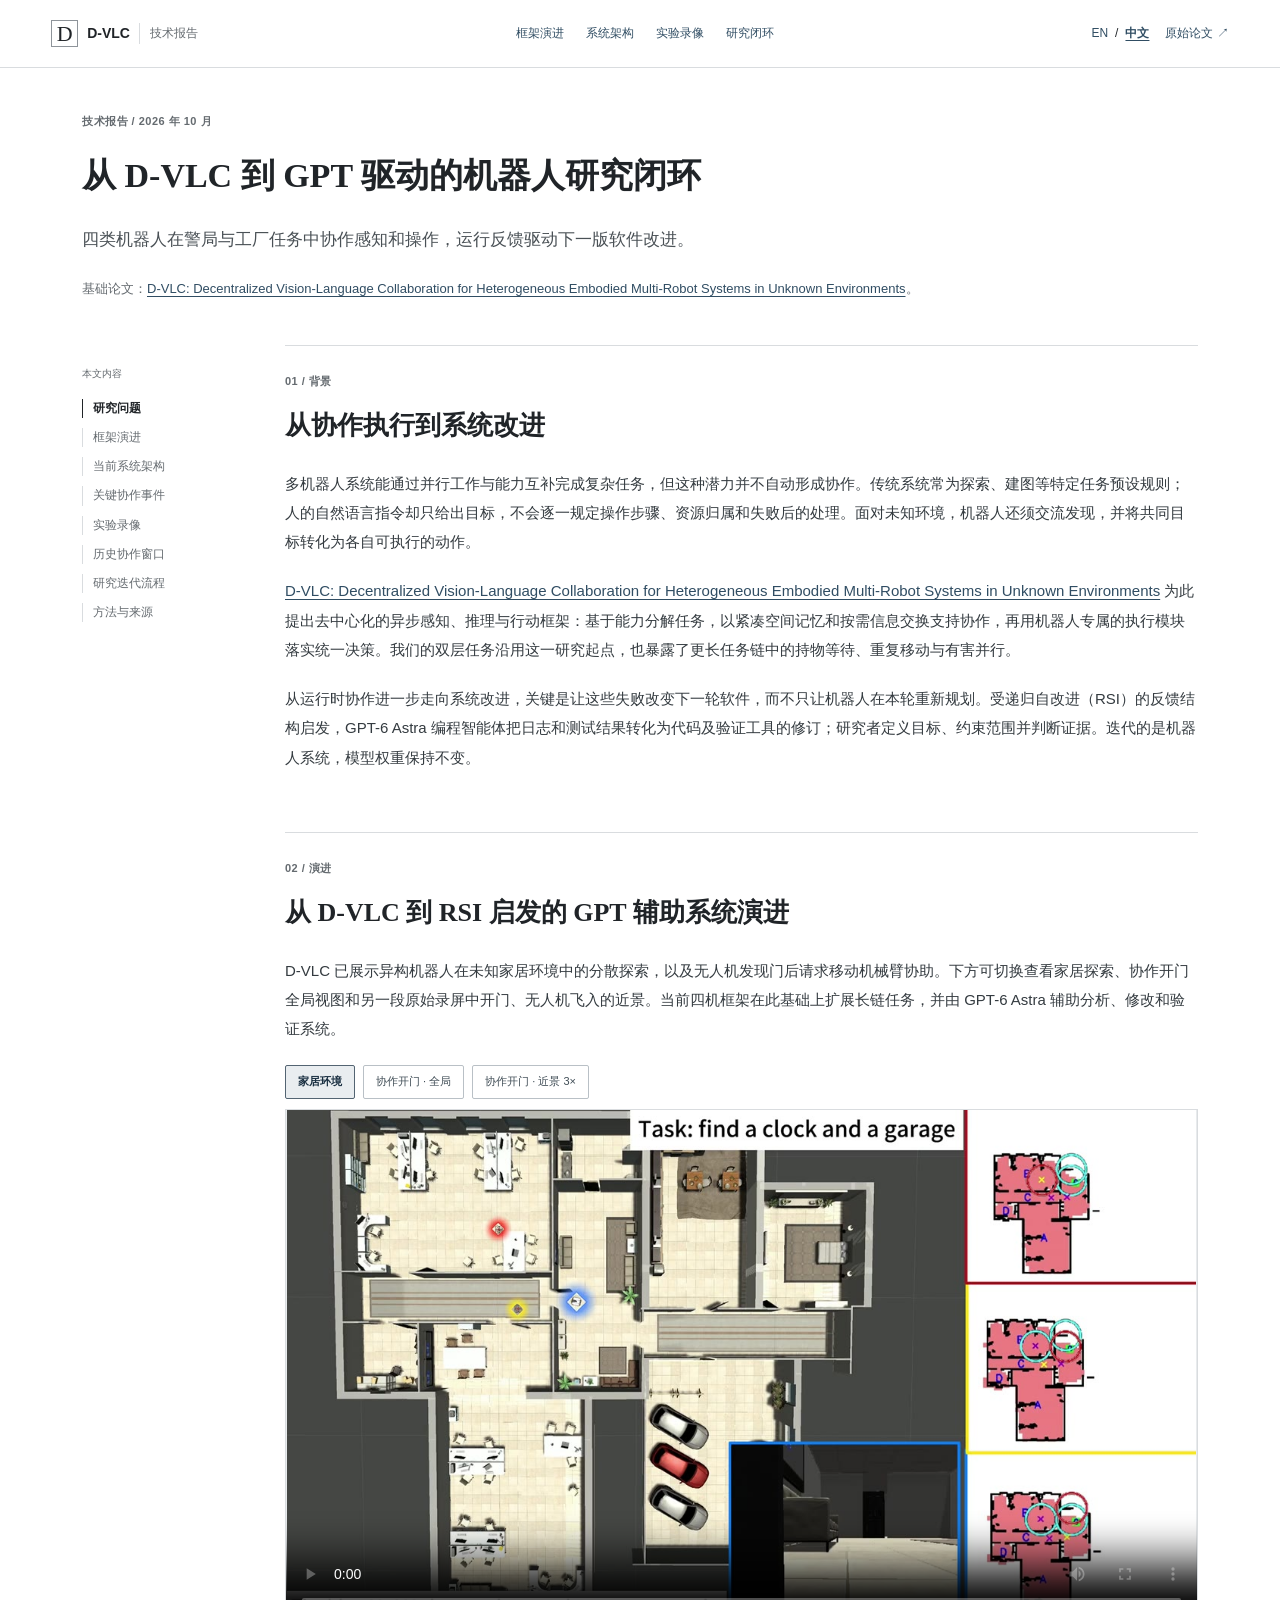
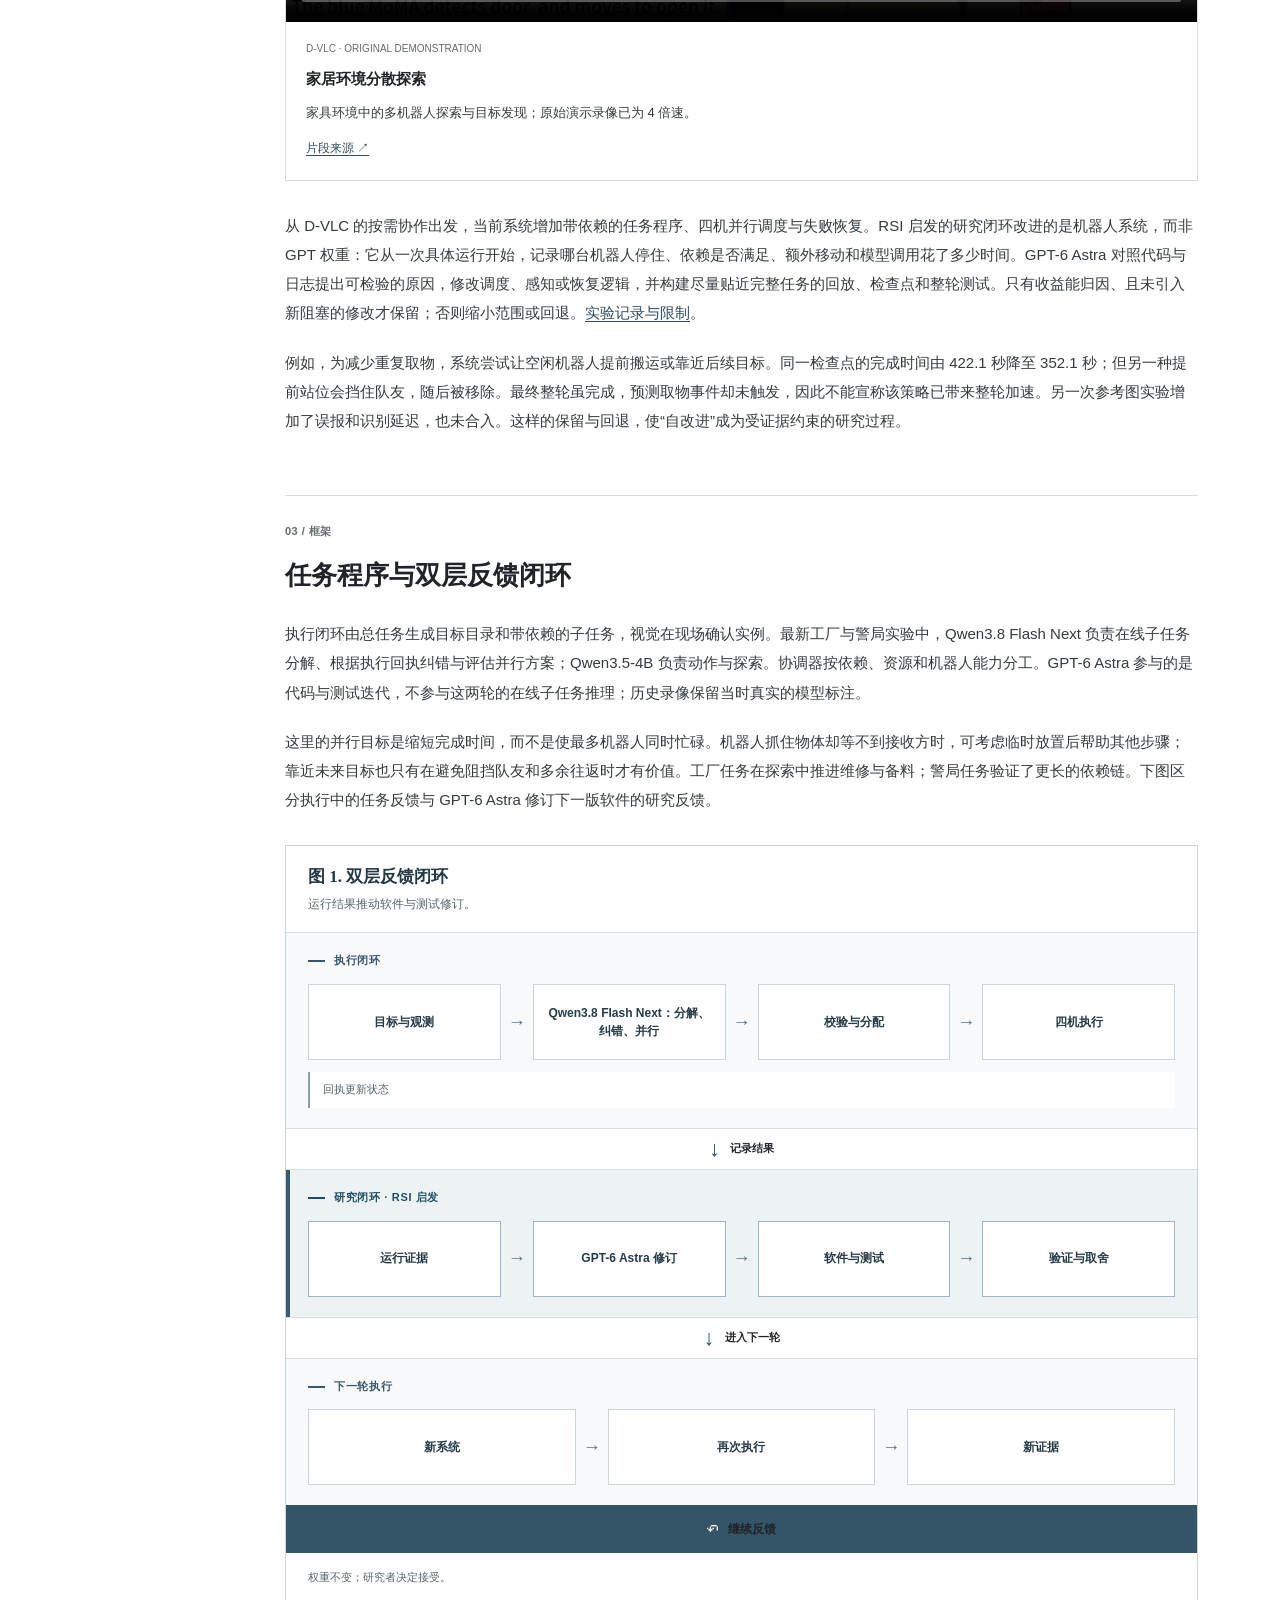
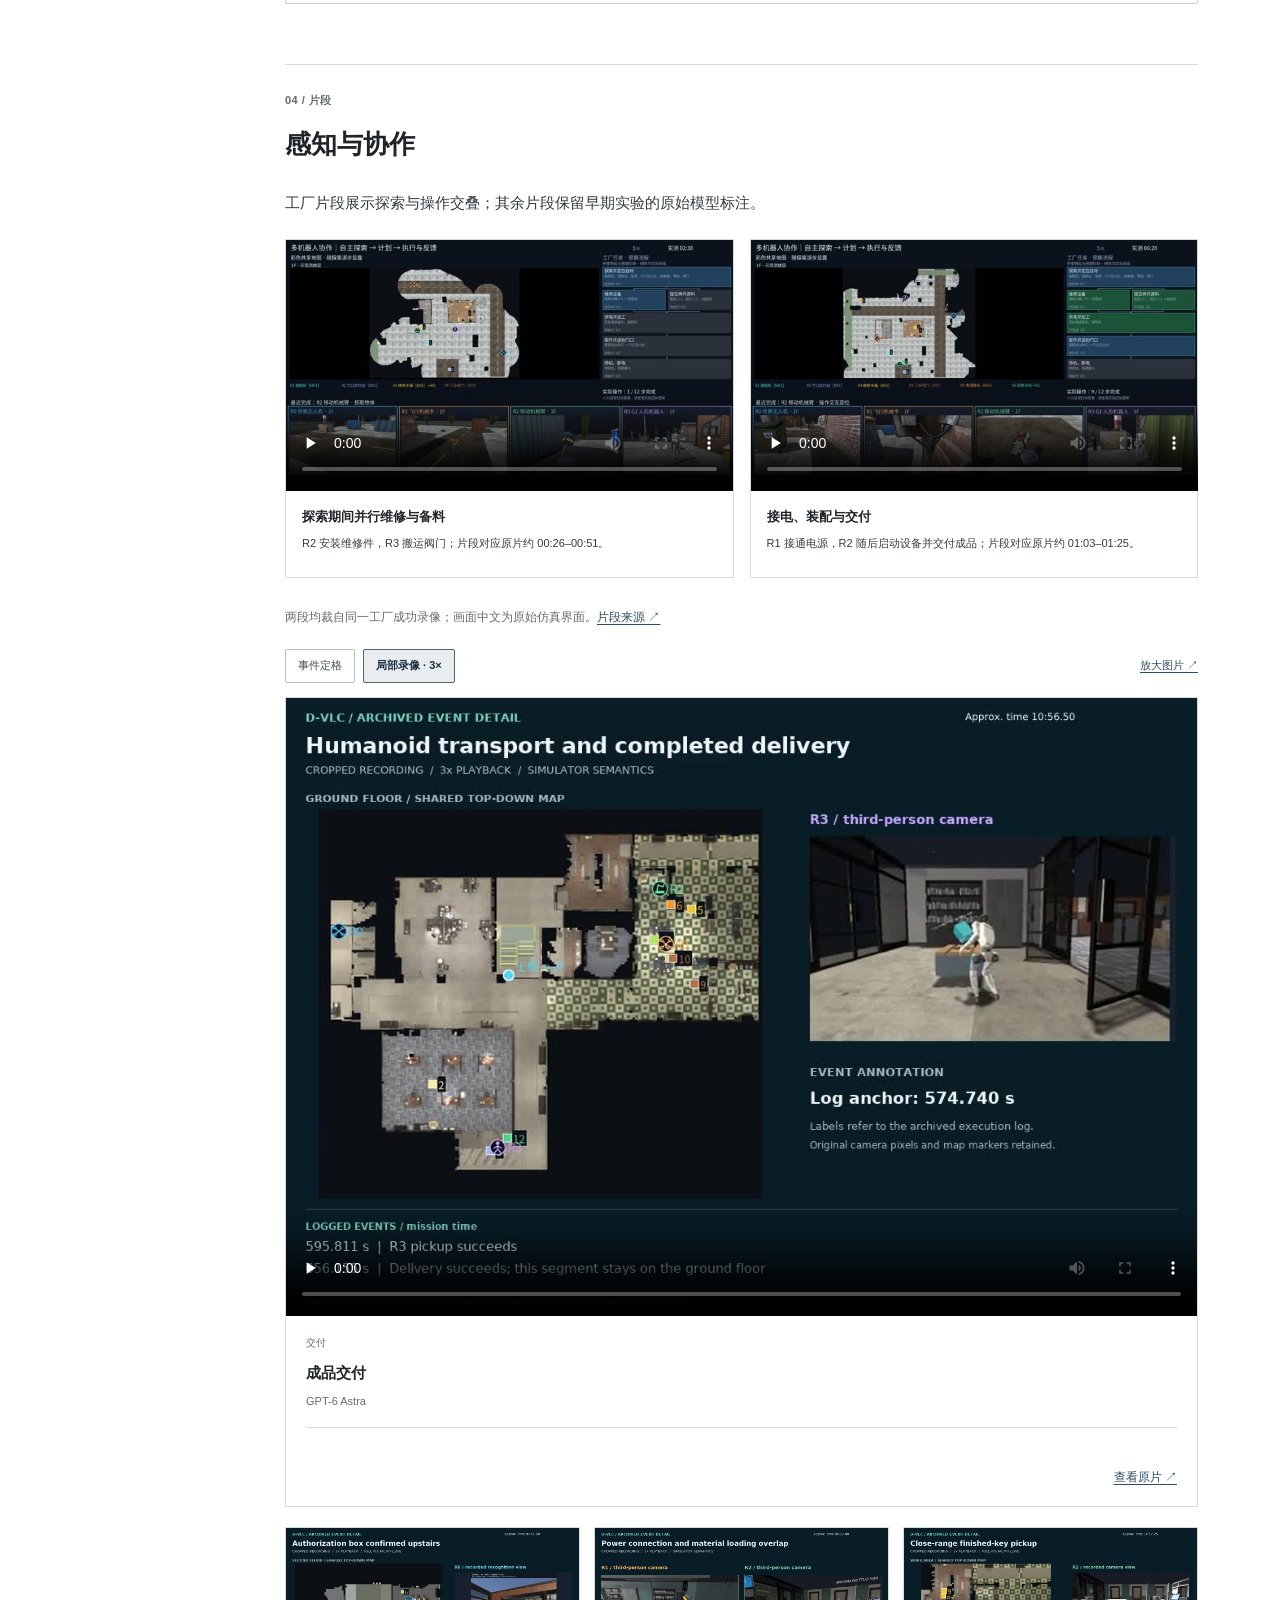
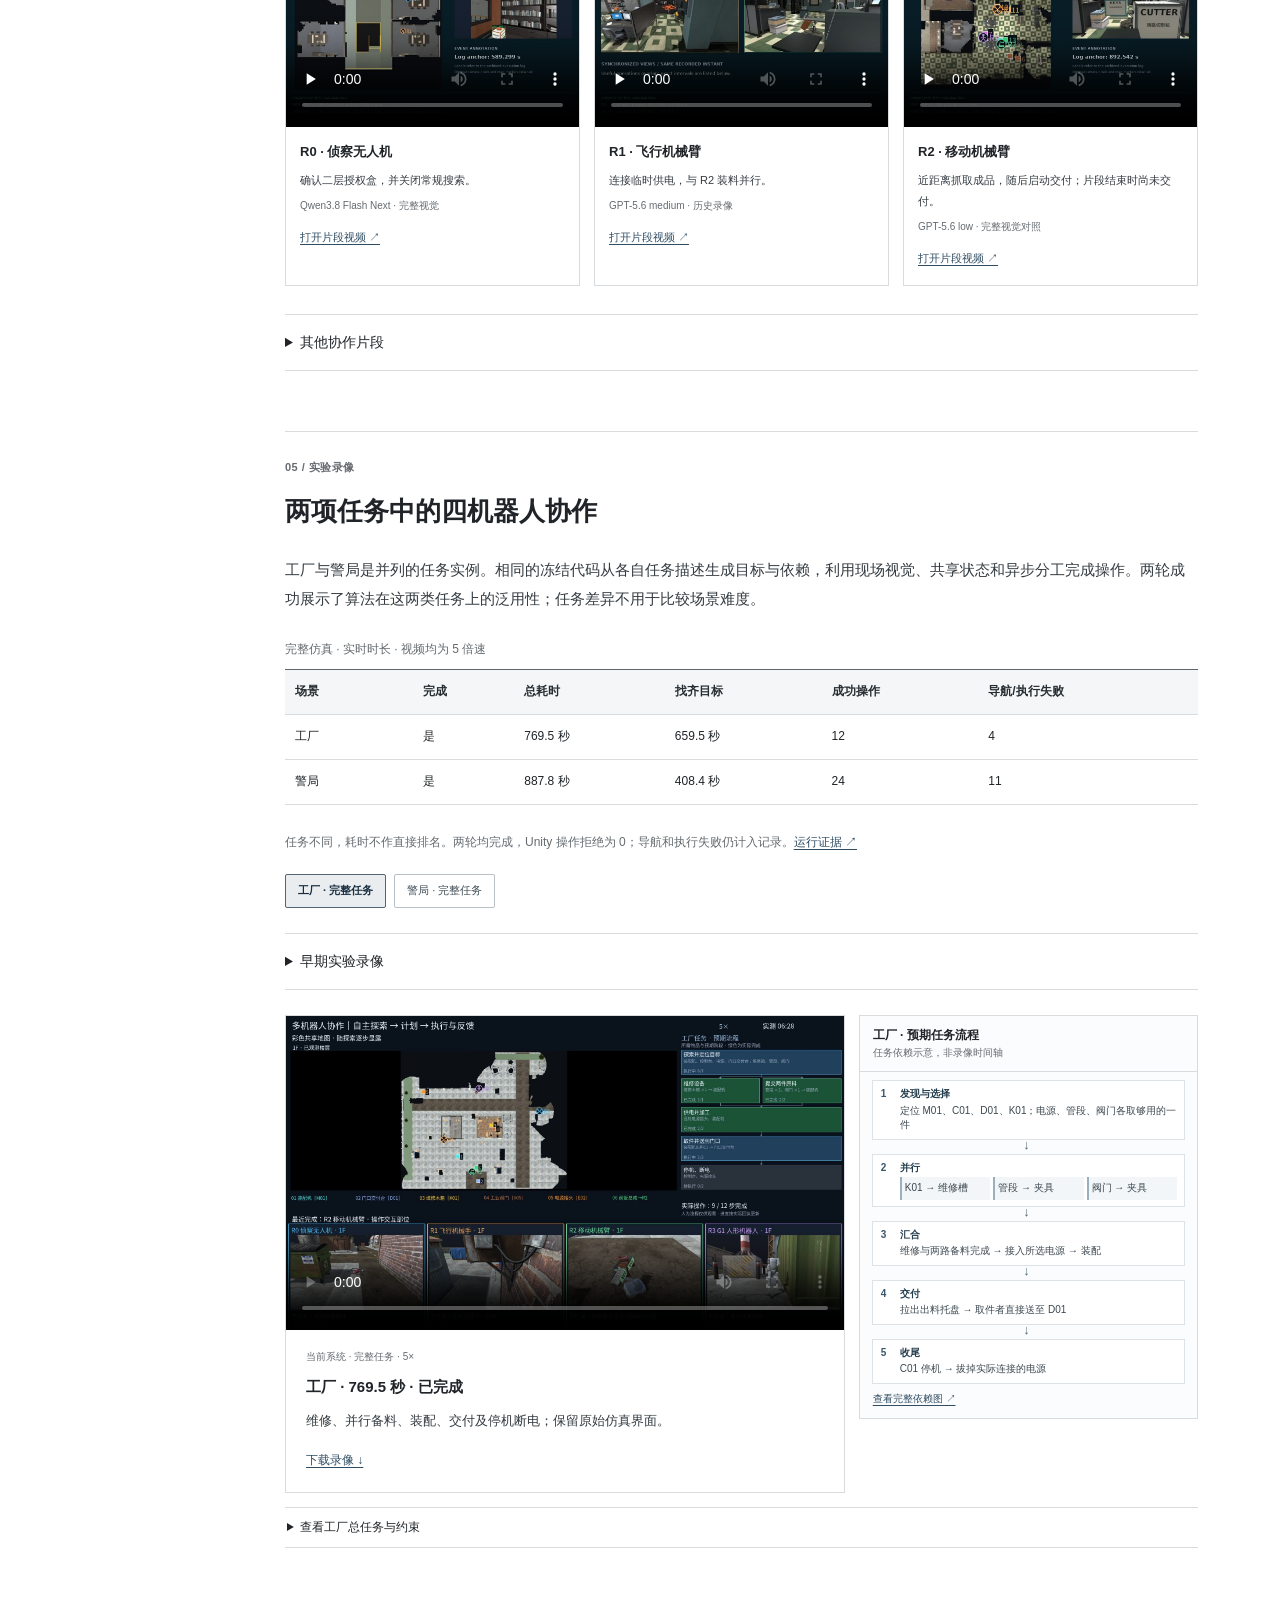
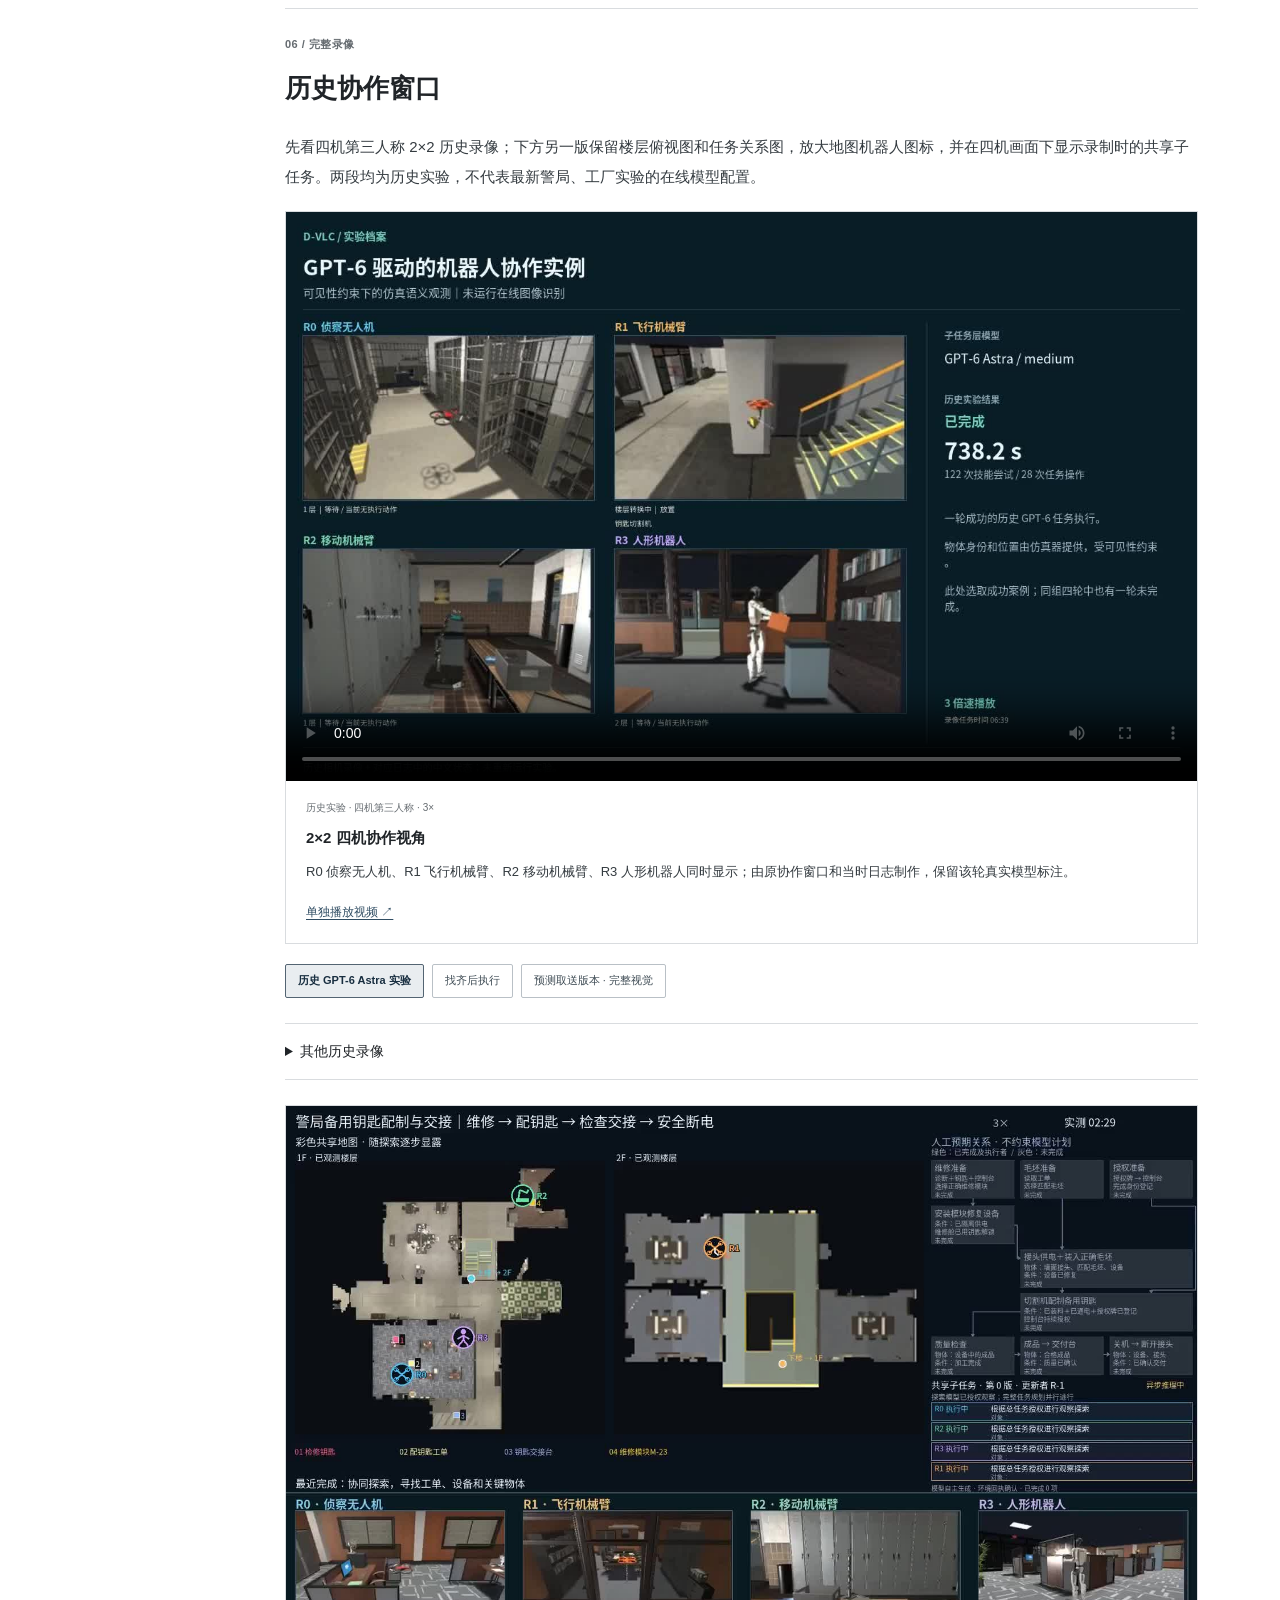
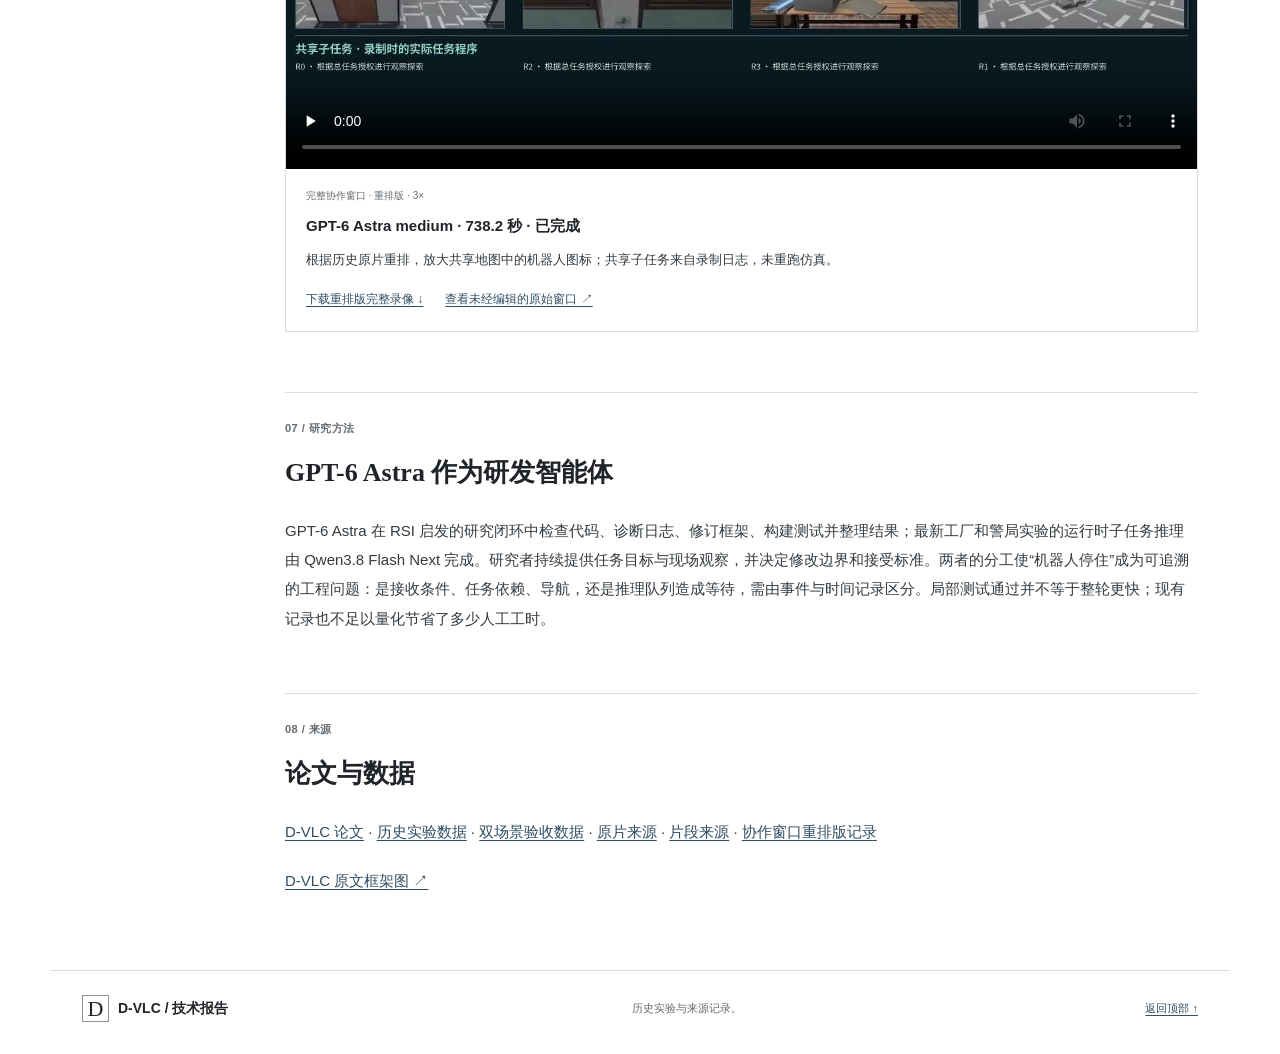
==== zh.html @ 941fb925 "Clarify runtime model roles and restore four-camera film" ====
<!DOCTYPE html>

<html lang="zh-CN">
<head>
<meta charset="utf-8"/><meta content="width=device-width,initial-scale=1" name="viewport"/>
<title>D-VLC：框架扩展与 GPT 驱动的研究迭代</title>
<meta content="从早期 D-VLC 框架到 GPT 辅助研究迭代：四类机器人跨警局与工厂场景协作的成功录像与可核查数据。" name="description"/>
<meta content="#123d3b" name="theme-color"/><link href="assets/favicon.svg" rel="icon" type="image/svg+xml"/><link href="style.css?v=10" rel="stylesheet"/>
<link href="index.html" hreflang="en" rel="alternate"/><link href="zh.html" hreflang="zh-CN" rel="alternate"/></head>
<body>
<header class="masthead"><a class="brand" href="#top"><span class="brand-icon">D</span> D-VLC <span class="brand-sub">技术报告</span></a><nav aria-label="主导航"><a href="#evolution">框架演进</a><a href="#framework">系统架构</a><a href="#demos">实验录像</a><a href="#research">研究闭环</a></nav><div class="header-links"><div aria-label="Language / 语言" class="language-switch"><a href="index.html" lang="en">EN</a><span>/</span><a aria-current="page" href="zh.html" lang="zh-CN">中文</a></div><a class="paper-link" href="https://arxiv.org/abs/2607.29009" rel="noreferrer" target="_blank">原始论文 ↗</a></div></header>
<main id="top">
<section class="hero wrap">
<div class="eyebrow"><span class="dot"></span> 技术报告 / 2026 年 10 月</div>
<h1>从 D-VLC 到 GPT 驱动的机器人研究闭环</h1>
<div class="hero-bottom"><p class="dek">四类机器人在警局与工厂任务中协作感知和操作，运行反馈驱动下一版软件改进。</p></div><p class="foundation-citation">基础论文：<a href="https://arxiv.org/abs/2607.29009">D-VLC: Decentralized Vision-Language Collaboration for Heterogeneous Embodied Multi-Robot Systems in Unknown Environments</a>。</p>
</section>
<div class="article-layout wrap"><aside class="contents"><span>本文内容</span><a href="#question">研究问题</a><a href="#evolution">框架演进</a><a href="#framework">当前系统架构</a><a href="#highlights">关键协作事件</a><a href="#demos">实验录像</a><a href="#archive">历史协作窗口</a><a href="#research">研究迭代流程</a><a href="#sources">方法与来源</a></aside>
<article>
<section class="prose" id="question"><div class="section-number">01 / 背景</div><h2>从协作执行到系统改进</h2><p>多机器人系统能通过并行工作与能力互补完成复杂任务，但这种潜力并不自动形成协作。传统系统常为探索、建图等特定任务预设规则；人的自然语言指令却只给出目标，不会逐一规定操作步骤、资源归属和失败后的处理。面对未知环境，机器人还须交流发现，并将共同目标转化为各自可执行的动作。</p><p><a href="https://arxiv.org/abs/2607.29009">D-VLC: Decentralized Vision-Language Collaboration for Heterogeneous Embodied Multi-Robot Systems in Unknown Environments</a> 为此提出去中心化的异步感知、推理与行动框架：基于能力分解任务，以紧凑空间记忆和按需信息交换支持协作，再用机器人专属的执行模块落实统一决策。我们的双层任务沿用这一研究起点，也暴露了更长任务链中的持物等待、重复移动与有害并行。</p><p>从运行时协作进一步走向系统改进，关键是让这些失败改变下一轮软件，而不只让机器人在本轮重新规划。受递归自改进（RSI）的反馈结构启发，GPT-6 Astra 编程智能体把日志和测试结果转化为代码及验证工具的修订；研究者定义目标、约束范围并判断证据。迭代的是机器人系统，模型权重保持不变。</p></section>
<section id="evolution"><div class="section-number">02 / 演进</div><h2>从 D-VLC 到 RSI 启发的 GPT 辅助系统演进</h2><p>D-VLC 已展示异构机器人在未知家居环境中的分散探索，以及无人机发现门后请求移动机械臂协助。下方可切换查看家居探索、协作开门全局视图和另一段原始录屏中开门、无人机飞入的近景。当前四机框架在此基础上扩展长链任务，并由 GPT-6 Astra 辅助分析、修改和验证系统。</p><div class="origin-gallery"><div class="demo-tabs origin-tabs" role="group" aria-label="D-VLC 原始演示片段"><button aria-pressed="true" class="active" data-origin="home" type="button">家居环境</button><button aria-pressed="false" class="" data-origin="door-team" type="button">协作开门 · 全局</button><button aria-pressed="false" class="" data-origin="door-closeup" type="button">协作开门 · 近景 3×</button></div><figure class="video-figure origin-feature"><video id="origin-video" aria-label="家居环境分散探索" controls playsinline preload="metadata" poster="assets/dvlc/home-exploration-poster.jpg" src="assets/dvlc/home-exploration-4x.mp4"></video><figcaption><span class="experiment-tag">D-VLC · ORIGINAL DEMONSTRATION</span><strong id="origin-title">家居环境分散探索</strong><p id="origin-description">家具环境中的多机器人探索与目标发现；原始演示录像已为 4 倍速。</p><a href="assets/dvlc/provenance.json">片段来源 ↗</a></figcaption></figure></div><p>从 D-VLC 的按需协作出发，当前系统增加带依赖的任务程序、四机并行调度与失败恢复。RSI 启发的研究闭环改进的是机器人系统，而非 GPT 权重：它从一次具体运行开始，记录哪台机器人停住、依赖是否满足、额外移动和模型调用花了多少时间。GPT-6 Astra 对照代码与日志提出可检验的原因，修改调度、感知或恢复逻辑，并构建尽量贴近完整任务的回放、检查点和整轮测试。只有收益能归因、且未引入新阻塞的修改才保留；否则缩小范围或回退。<a href="assets/evidence.json">实验记录与限制</a>。</p><p>例如，为减少重复取物，系统尝试让空闲机器人提前搬运或靠近后续目标。同一检查点的完成时间由 422.1 秒降至 352.1 秒；但另一种提前站位会挡住队友，随后被移除。最终整轮虽完成，预测取物事件却未触发，因此不能宣称该策略已带来整轮加速。另一次参考图实验增加了误报和识别延迟，也未合入。这样的保留与回退，使“自改进”成为受证据约束的研究过程。</p></section>
<section id="framework"><div class="section-number">03 / 框架</div><h2>任务程序与双层反馈闭环</h2><p>执行闭环由总任务生成目标目录和带依赖的子任务，视觉在现场确认实例。最新工厂与警局实验中，Qwen3.8 Flash Next 负责在线子任务分解、根据执行回执纠错与评估并行方案；Qwen3.5-4B 负责动作与探索。协调器按依赖、资源和机器人能力分工。GPT-6 Astra 参与的是代码与测试迭代，不参与这两轮的在线子任务推理；历史录像保留当时真实的模型标注。</p><p>这里的并行目标是缩短完成时间，而不是使最多机器人同时忙碌。机器人抓住物体却等不到接收方时，可考虑临时放置后帮助其他步骤；靠近未来目标也只有在避免阻挡队友和多余往返时才有价值。工厂任务在探索中推进维修与备料；警局任务验证了更长的依赖链。下图区分执行中的任务反馈与 GPT-6 Astra 修订下一版软件的研究反馈。</p><figure aria-labelledby="system-cycle-title" class="system-cycle">
<figcaption id="system-cycle-title"><strong>图 1. 双层反馈闭环</strong><span>运行结果推动软件与测试修订。</span></figcaption>
<div class="cycle-stage cycle-execution"><div class="cycle-label">执行闭环</div><div class="cycle-steps"><div class="cycle-step">目标与观测</div><span aria-hidden="true" class="cycle-arrow">→</span><div class="cycle-step">Qwen3.8 Flash Next：分解、纠错、并行</div><span aria-hidden="true" class="cycle-arrow">→</span><div class="cycle-step">校验与分配</div><span aria-hidden="true" class="cycle-arrow">→</span><div class="cycle-step">四机执行</div></div><div class="cycle-return">回执更新状态</div></div>
<div class="cycle-transfer"><span aria-hidden="true">↓</span><strong>记录结果</strong></div>
<div class="cycle-stage cycle-research"><div class="cycle-label">研究闭环 · RSI 启发</div><div class="cycle-steps"><div class="cycle-step">运行证据</div><span aria-hidden="true" class="cycle-arrow">→</span><div class="cycle-step">GPT-6 Astra 修订</div><span aria-hidden="true" class="cycle-arrow">→</span><div class="cycle-step">软件与测试</div><span aria-hidden="true" class="cycle-arrow">→</span><div class="cycle-step">验证与取舍</div></div></div>
<div class="cycle-transfer"><span aria-hidden="true">↓</span><strong>进入下一轮</strong></div>
<div class="cycle-stage cycle-next"><div class="cycle-label">下一轮执行</div><div class="cycle-steps"><div class="cycle-step">新系统</div><span aria-hidden="true" class="cycle-arrow">→</span><div class="cycle-step">再次执行</div><span aria-hidden="true" class="cycle-arrow">→</span><div class="cycle-step">新证据</div></div></div>
<div class="cycle-recurrence"><span aria-hidden="true">↶</span><strong>继续反馈</strong></div>
<p class="figure-note">权重不变；研究者决定接受。</p>
</figure></section>
<section id="highlights"><div class="section-number">04 / 片段</div><h2>感知与协作</h2><p>工厂片段展示探索与操作交叠；其余片段保留早期实验的原始模型标注。</p><div class="scene-clips"><figure class="video-figure"><video controls playsinline preload="none" poster="assets/scenes/factory-32.jpg" src="assets/scenes/factory-repair-and-staging.mp4" aria-label="工厂维修与备料片段"></video><figcaption><strong>探索期间并行维修与备料</strong><p>R2 安装维修件，R3 搬运阀门；片段对应原片约 00:26–00:51。</p></figcaption></figure><figure class="video-figure"><video controls playsinline preload="none" poster="assets/scenes/factory-78.jpg" src="assets/scenes/factory-power-and-delivery.mp4" aria-label="工厂接电加工与交付片段"></video><figcaption><strong>接电、装配与交付</strong><p>R1 接通电源，R2 随后启动设备并交付成品；片段对应原片约 01:03–01:25。</p></figcaption></figure></div><p class="figure-note">两段均裁自同一工厂成功录像；画面中文为原始仿真界面。<a href="assets/scenes/evidence.json">片段来源 ↗</a></p><div aria-label="局部画面显示方式" class="focus-controls" role="group"><button aria-pressed="false" data-focus-mode="still" type="button">事件定格</button><button aria-pressed="true" class="selected" data-focus-mode="video" type="button">局部录像 · 3×</button><a href="assets/focus/humanoid-delivery.jpg" id="highlight-fullsize" target="_blank">放大图片 ↗</a></div><figure class="video-figure highlight-feature"><img alt="R3 第三人称视角与一层俯视图" height="760" hidden id="highlight-still" src="assets/focus/humanoid-delivery.jpg" width="1120"/><video aria-label="当前精彩片段" controls="" id="highlight-video" playsinline="" poster="assets/focus/humanoid-delivery.jpg" preload="none" src="assets/focus/humanoid-delivery.mp4"></video><figcaption aria-live="polite"><span class="experiment-tag" id="highlight-tag">交付</span><strong id="highlight-title">成品交付</strong><span class="clip-source" id="highlight-run">GPT-6 Astra</span><p id="highlight-description"></p><p class="view-label" id="highlight-view"></p><ol class="event-ledger" id="highlight-events"></ol><div class="clip-meta"><span id="highlight-time"></span><a data-context="humanoid-delivery" href="#archive" id="highlight-context">查看原片 ↗</a></div></figcaption></figure><div class="robot-video-grid" aria-label="其他三种机器人片段"><figure class="video-figure robot-clip"><video aria-label="R0 · 侦察无人机 · 确认二层授权盒，并关闭常规搜索。" controls playsinline preload="none" poster="assets/focus/recognition-authorization.jpg" src="assets/focus/recognition-authorization.mp4"></video><figcaption><strong>R0 · 侦察无人机</strong><p>确认二层授权盒，并关闭常规搜索。</p><span class="clip-source">Qwen3.8 Flash Next · 完整视觉</span><a href="assets/focus/recognition-authorization.mp4" target="_blank" rel="noopener">打开片段视频 ↗</a></figcaption></figure><figure class="video-figure robot-clip"><video aria-label="R1 · 飞行机械臂 · 连接临时供电，与 R2 装料并行。" controls playsinline preload="none" poster="assets/focus/power-and-loading.jpg" src="assets/focus/power-and-loading.mp4"></video><figcaption><strong>R1 · 飞行机械臂</strong><p>连接临时供电，与 R2 装料并行。</p><span class="clip-source">GPT-5.6 medium · 历史录像</span><a href="assets/focus/power-and-loading.mp4" target="_blank" rel="noopener">打开片段视频 ↗</a></figcaption></figure><figure class="video-figure robot-clip"><video aria-label="R2 · 移动机械臂 · 近距离抓取成品，随后启动交付；片段结束时尚未交付。" controls playsinline preload="none" poster="assets/focus/close-pickup.jpg" src="assets/focus/close-pickup.mp4"></video><figcaption><strong>R2 · 移动机械臂</strong><p>近距离抓取成品，随后启动交付；片段结束时尚未交付。</p><span class="clip-source">GPT-5.6 low · 完整视觉对照</span><a href="assets/focus/close-pickup.mp4" target="_blank" rel="noopener">打开片段视频 ↗</a></figcaption></figure></div><details><summary>其他协作片段</summary><div class="highlight-grid"><button aria-pressed="false" class="highlight-card" data-highlight="parallel-repair"><img alt="R1 与 R3 的同步第三人称视角" loading="lazy" src="assets/focus/parallel-repair.jpg"/><strong>维修并行</strong></button><button aria-pressed="false" class="highlight-card" data-highlight="power-and-loading"><img alt="R1 与 R2 的同步第三人称视角" loading="lazy" src="assets/focus/power-and-loading.jpg"/><strong>加工准备</strong></button><button aria-pressed="false" class="highlight-card" data-highlight="close-pickup"><img alt="R2 记录相机与工作区俯视图" loading="lazy" src="assets/focus/close-pickup.jpg"/><strong>近距离抓取</strong></button></div></details></section><section id="demos"><span id="multi-scene" class="fragment-alias" aria-hidden="true"></span><div class="section-number">05 / 实验录像</div><h2>两项任务中的四机器人协作</h2><p>工厂与警局是并列的任务实例。相同的冻结代码从各自任务描述生成目标与依赖，利用现场视觉、共享状态和异步分工完成操作。两轮成功展示了算法在这两类任务上的泛用性；任务差异不用于比较场景难度。</p><div class="table-scroll"><table class="scene-table"><caption>完整仿真 · 实时时长 · 视频均为 5 倍速</caption><thead><tr><th>场景</th><th>完成</th><th>总耗时</th><th>找齐目标</th><th>成功操作</th><th>导航/执行失败</th></tr></thead><tbody><tr><td>工厂</td><td>是</td><td>769.5 秒</td><td>659.5 秒</td><td>12</td><td>4</td></tr><tr><td>警局</td><td>是</td><td>887.8 秒</td><td>408.4 秒</td><td>24</td><td>11</td></tr></tbody></table></div><p class="scene-note">任务不同，耗时不作直接排名。两轮均完成，Unity 操作拒绝为 0；导航和执行失败仍计入记录。<a href="assets/scenes/evidence.json">运行证据 ↗</a></p><div aria-label="选择实验" class="demo-tabs" role="group"><button aria-pressed="true" class="active" data-demo="factory">工厂 · 完整任务</button><button aria-pressed="false" data-demo="police">警局 · 完整任务</button></div><details><summary>早期实验录像</summary><div class="demo-tabs"><button aria-pressed="false" data-demo="gpt6-semantic">历史 GPT-6 Astra 实验</button><button aria-pressed="false" data-demo="known-state">找齐后的检查点</button><button aria-pressed="false" data-demo="gpt56-semantic">GPT 快速执行</button><button aria-pressed="false" data-demo="gpt56-visual">完整视觉流程</button></div></details><div class="mission-showcase"><figure class="video-figure"><video aria-label="工厂任务完整成功录像，五倍速" class="current-scene" controls id="experiment-video" playsinline poster="assets/scenes/factory-poster.jpg" preload="metadata" src="assets/scenes/factory-full-5x.mp4"></video><figcaption><span class="experiment-tag" id="demo-tag">当前系统 · 完整任务 · 5×</span><strong id="demo-title">工厂 · 769.5 秒 · 已完成</strong><p id="demo-description">维修、并行备料、装配、交付及停机断电；保留原始仿真界面。</p><a download href="assets/scenes/factory-full-5x.mp4" id="demo-download">下载录像 ↓</a></figcaption></figure><aside class="mission-flow-side"><figure class="compact-flow" data-mission-panel="factory" aria-label="工厂 · 预期任务流程"><figcaption><strong>工厂 · 预期任务流程</strong><span>任务依赖示意，非录像时间轴</span></figcaption><ol class="flow-steps"><li><b>发现与选择</b><span>定位 M01、C01、D01、K01；电源、管段、阀门各取够用的一件</span></li><li><b>并行</b><div class="flow-parallel"><span>K01 → 维修槽</span><span>管段 → 夹具</span><span>阀门 → 夹具</span></div></li><li><b>汇合</b><span>维修与两路备料完成 → 接入所选电源 → 装配</span></li><li><b>交付</b><span>拉出出料托盘 → 取件者直接送至 D01</span></li><li><b>收尾</b><span>C01 停机 → 拔掉实际连接的电源</span></li></ol><a href="assets/scenes/factory-flow-zh.svg" target="_blank" rel="noopener">查看完整依赖图 ↗</a></figure><figure class="compact-flow" data-mission-panel="police" hidden aria-label="警局 · 预期任务流程"><figcaption><strong>警局 · 预期任务流程</strong><span>任务依赖示意，非录像时间轴</span></figcaption><ol class="flow-steps"><li><b>发现与选择</b><span>读 ORDER 选毛坯；诊断 CUTTER 选模块</span></li><li><b>并行</b><div class="flow-parallel"><span>确认隔离 → KEY 开舱 → 换模块 → 装毛坯</span><span>PERMIT → CONTROL 登记</span></div></li><li><b>汇合</b><span>接入 POWER；工单、维修、装料、供电、授权均就绪</span></li><li><b>双机配合</b><span>机器人 A 持续按授权，机器人 B 启动；成功后松开</span></li><li><b>交付与收尾</b><span>KEYS 质检合格 → DELIVERY 交付 → 停机 → 拔电</span></li></ol><a href="assets/scenes/police-flow-zh.svg" target="_blank" rel="noopener">查看完整依赖图 ↗</a></figure></aside></div><div class="mission-briefs"><div class="mission-brief" data-brief-panel="factory"><details class="mission-text"><summary>查看工厂总任务与约束</summary><div class="detail-body"><p>协同探索停产工厂，修好装配机 M01，制作阀管总成并交付到大门内侧的 D01，最后停机断电。需确认 M01、C01、D01、K01，以及 E01/E02/E03 中的一个电源、P01/P02/PIPE03/P04 中的一根管段、V01–V05 中的一只阀门，共七项目标。同类找到够用的即可，其余位置未知。</p><p>初始机器已隔离、维修舱已打开，电源未接。K01 是整件更换的组件，装进维修槽；管段和阀门分别送入备料夹具。维修与两路备料可边找边做；全部完成后才接电开工。</p><p>从 M01 出料托盘拉出成品后，取件者已持有成品，应直接交付 D01，不再搜索或另抓一次。交付后用 C01 停机，再拔掉实际连接的电源；机器人按能力与现场反馈自主分工。</p></div></details></div><div class="mission-brief" data-brief-panel="police" hidden><details class="mission-text"><summary>查看警局总任务与约束</summary><div class="detail-body"><p>协同探索警局，修好钥匙切割机，按工单制作一批备用钥匙；检查合格后送交接台，结束时停机断电。表面标签有 ORDER、CUTTER、CONTROL、KEY、PERMIT、POWER、DELIVERY、KEYS；维修模块候选为 M-17/M-23/M-41，毛坯候选为 B-AL/B-CU。模块依据现场诊断，毛坯依据工单选择，位置均未知。</p><p>POWER 初始未接，检修前无需先拔电。先确认断电与隔离，用 KEY 插入、转锁、打开维修舱；更换匹配模块后装入匹配毛坯，再接电。PERMIT 可同时送至 CONTROL 登记。</p><p>读完工单、修好机器、装好毛坯、接好电且登记授权后，由一台机器人持续按住授权按钮，另一台启动 CUTTER；确认启动成功后才能松开。KEYS 制成并检查合格后取走交付；交付后在 CONTROL 停机，最后拔掉 POWER。机器人按能力与现场反馈自主分工。</p></div></details></div></div></section><section id="archive"><div class="section-number">06 / 完整录像</div><h2>历史协作窗口</h2><p>先看四机第三人称 2×2 历史录像；下方另一版保留楼层俯视图和任务关系图，放大地图机器人图标，并在四机画面下显示录制时的共享子任务。两段均为历史实验，不代表最新警局、工厂实验的在线模型配置。</p><figure class="video-figure four-camera-feature"><video aria-label="四机第三人称协作，2×2 历史录像" controls playsinline preload="metadata" poster="assets/zh/gpt6-semantic.jpg?v=3" src="assets/zh/gpt6-semantic.mp4?v=3"></video><figcaption><span class="experiment-tag">历史实验 · 四机第三人称 · 3×</span><strong>2×2 四机协作视角</strong><p>R0 侦察无人机、R1 飞行机械臂、R2 移动机械臂、R3 人形机器人同时显示；由原协作窗口和当时日志制作，保留该轮真实模型标注。</p><a href="assets/zh/gpt6-semantic.mp4?v=3" target="_blank" rel="noopener">单独播放视频 ↗</a></figcaption></figure><div aria-label="选择完整录像" class="demo-tabs" role="group"><button aria-pressed="true" class="active" data-archive="gpt6-semantic">历史 GPT-6 Astra 实验</button><button aria-pressed="false" class="" data-archive="known-state">找齐后执行</button><button aria-pressed="false" class="" data-archive="predictive">预测取送版本 · 完整视觉</button></div><details><summary>其他历史录像</summary><div class="demo-tabs"><button aria-pressed="false" class="" data-archive="gpt56-semantic">GPT-5.6 快速执行</button><button aria-pressed="false" class="" data-archive="gpt56-visual">GPT-5.6 完整视觉</button></div></details><figure class="video-figure archive-feature reframed"><video aria-label="完整协作窗口 · 重排版 · 3×" controls="" id="archive-video" playsinline="" poster="assets/archive/gpt6-semantic-reframed-zh-3x.jpg?v=5" preload="none" src="assets/archive/gpt6-semantic-reframed-zh-3x.mp4?v=5"></video><figcaption aria-live="polite"><span class="experiment-tag" id="archive-tag">完整协作窗口 · 重排版 · 3×</span><strong id="archive-title">GPT-6 Astra medium · 738.2 秒 · 已完成</strong><p id="archive-description">根据历史原片重排，放大共享地图中的机器人图标；共享子任务来自录制日志，未重跑仿真。</p><a download="" href="assets/archive/gpt6-semantic-reframed-zh-3x.mp4?v=5" id="archive-download">下载重排版完整录像 ↓</a><a href="assets/archive/gpt6-semantic-swarm-3x.mp4" id="archive-original">查看未经编辑的原始窗口 ↗</a></figcaption></figure></section>
<section id="research"><div class="section-number">07 / 研究方法</div><h2>GPT-6 Astra 作为研发智能体</h2><p>GPT-6 Astra 在 RSI 启发的研究闭环中检查代码、诊断日志、修订框架、构建测试并整理结果；最新工厂和警局实验的运行时子任务推理由 Qwen3.8 Flash Next 完成。研究者持续提供任务目标与现场观察，并决定修改边界和接受标准。两者的分工使“机器人停住”成为可追溯的工程问题：是接收条件、任务依赖、导航，还是推理队列造成等待，需由事件与时间记录区分。局部测试通过并不等于整轮更快；现有记录也不足以量化节省了多少人工工时。</p></section>
<section id="sources"><div class="section-number">08 / 来源</div><h2>论文与数据</h2><p><a href="https://arxiv.org/abs/2607.29009">D-VLC 论文</a> · <a href="assets/evidence.json">历史实验数据</a> · <a href="assets/scenes/evidence.json">双场景验收数据</a> · <a href="assets/archive/manifest.json">原片来源</a> · <a href="assets/focus/manifest.json">片段来源</a> · <a href="assets/gpt6-camera-remaster.json">协作窗口重排版记录</a></p><p><a href="assets/paper/dvlc-figure-2.png">D-VLC 原文框架图 ↗</a></p></section>
</article></div>
</main>
<footer class="wrap"><a class="brand" href="#top"><span class="brand-icon">D</span> D-VLC / 技术报告</a><p>历史实验与来源记录。</p><a href="#top">返回顶部 ↑</a></footer>
<script src="app-zh.js?v=8"></script>
<script src="media-catalog.js?v=6"></script><script src="media-gallery.js?v=4"></script></body></html>
---- style.css ----
:root{--paper:#fff;--ink:#202428;--muted:#656b70;--line:#d9dcdf;--green:#304d63;--serif:Georgia,'Times New Roman',serif;--sans:Arial,Helvetica,sans-serif}*{box-sizing:border-box}html{scroll-padding-top:28px}body{margin:0;background:var(--paper);color:var(--ink);font-family:var(--sans);font-size:16px;line-height:1.8}a{color:var(--green);text-underline-offset:3px}a:hover{color:#162e40}button{font-family:inherit;cursor:pointer}button:focus-visible,a:focus-visible,summary:focus-visible{outline:2px solid #304d63;outline-offset:4px}.wrap{max-width:1180px;margin:auto;padding:0 32px}.masthead{min-height:68px;display:flex;align-items:center;justify-content:space-between;padding:14px 4%;border-bottom:1px solid var(--line);gap:25px}.brand{display:flex;align-items:center;gap:9px;text-decoration:none;font-weight:600;color:var(--ink);white-space:nowrap;font-size:14px}.brand-icon{font:22px var(--serif);border:1px solid #8e949a;width:27px;height:27px;display:grid;place-items:center}.brand-sub{font-size:12px;font-weight:400;color:var(--muted);border-left:1px solid var(--line);padding-left:10px}.masthead nav{display:flex;gap:22px}.masthead nav a,.paper-link{font-size:12px;text-decoration:none}.header-links,.language-switch{display:flex;align-items:center;gap:16px}.language-switch{gap:7px;font-size:12px}.language-switch a{text-decoration:none}.language-switch a[aria-current=page]{font-weight:700;text-decoration:underline}.hero{padding-top:44px}.eyebrow,.section-number{font-size:11px;font-weight:600;letter-spacing:.5px;color:var(--muted)}.dot{display:none}h1,h2{font-family:var(--serif);font-weight:600;line-height:1.35;letter-spacing:0}h1{font-size:38px;max-width:950px;margin:18px 0 24px}h1 em{font-style:normal;color:inherit}h2{font-size:28px;margin:14px 0 24px}h3{font-size:18px;font-weight:600;line-height:1.5;margin:28px 0 14px}p{margin:0 0 20px}.hero-bottom{margin-bottom:22px}.dek{max-width:950px;font-size:18px;color:#4a5156;line-height:1.8}.foundation-citation{font-size:13px;line-height:1.8;color:var(--muted);max-width:970px;margin:0}.foundation-citation span{white-space:nowrap}.keep-together{white-space:nowrap}.article-layout{display:grid;grid-template-columns:165px minmax(0,1fr);gap:38px;margin-top:44px}.contents{position:sticky;top:28px;align-self:start;display:flex;flex-direction:column;gap:10px;padding-top:20px}.contents>span{font-size:10px;color:var(--muted);margin-bottom:6px}.contents a{font-size:12px;line-height:1.6;color:var(--muted);text-decoration:none;border-left:1px solid var(--line);padding-left:10px}.contents a.current{font-weight:600;color:var(--ink);border-color:var(--ink)}article{min-width:0}article section{margin-bottom:60px;padding-top:26px;border-top:1px solid var(--line)}article p{font-size:15px;line-height:1.9;color:#343b40}article strong{font-weight:600;color:var(--ink)}article .prose{max-width:100%}.figure-note{font-size:12px;line-height:1.75;color:var(--muted);margin:16px 0}.story-subhead{margin-top:30px}.report-equation{border-top:1px solid var(--line);border-bottom:1px solid var(--line);padding:18px 10px;margin:24px 0;font-family:var(--serif);font-size:16px;line-height:2;text-align:center;overflow-wrap:anywhere}.report-methods{padding-left:24px;font-size:14px;line-height:1.9}.report-methods li{margin-bottom:12px}.table-scroll{overflow-x:auto;margin:26px 0}table{width:100%;border-collapse:collapse;font-size:12px;line-height:1.65}caption{text-align:left;font-size:12px;color:var(--muted);margin-bottom:10px}th,td{text-align:left;vertical-align:top;padding:12px 10px;border-bottom:1px solid var(--line)}th{font-weight:600;border-top:1px solid #5f666c;background:#f5f6f7;color:#272e33}td:not(:first-child){font-variant-numeric:tabular-nums}table code{font-size:11px;overflow-wrap:anywhere}.iteration-table{min-width:690px}.iteration-table th:first-child{width:16%}.iteration-table th:nth-child(2){width:28%}.iteration-table th:nth-child(3){width:29%}.iteration-table th:last-child{width:27%}.reader-guide{border:1px solid var(--line);padding:20px;margin:26px 0}.reader-guide>div{display:grid;grid-template-columns:repeat(3,minmax(0,1fr));gap:20px;margin-top:16px}.reader-guide strong{display:block;font-size:13px;margin-bottom:6px}.reader-guide p{font-size:12px;line-height:1.8;margin:0}.reader-guide .guide-bottom{border-top:1px solid var(--line);margin-top:16px;padding-top:12px;color:var(--muted)}.reader-note{margin:26px 0;border-left:2px solid #b1b7bc;padding:0 0 0 18px}.reader-note h3{font-size:16px;margin:0 0 10px}.reader-note p{font-size:14px;margin-bottom:12px}.reader-note p:last-child{margin-bottom:0}.task-example{margin:26px 0;padding:18px;border:1px solid var(--line)}.task-example>span{font-size:12px;color:var(--muted)}.task-example>div{display:flex;align-items:center;flex-wrap:wrap;gap:9px;margin:15px 0}.task-example b{font-size:12px;font-weight:500;border-bottom:1px solid #b6bdc2;padding:5px}.task-example i{font-style:normal;color:var(--muted)}.task-example p{font-size:12px;margin:0}.architecture{border:1px solid var(--line);padding:22px;margin:26px 0}.arch-input{display:flex;align-items:center;justify-content:center;gap:15px;font-size:12px;text-align:center}.arch-input b{font-weight:400}.flow-arrow{text-align:center;line-height:1.5;color:#747d85;font-size:21px}.arch-model{padding:18px;border:1px solid #78858e;text-align:center;background:#f6f7f8}.arch-model small,.arch-middle small{font-size:11px;color:var(--muted)}.arch-model>div{display:flex;gap:15px;justify-content:space-around;margin:10px 0}.arch-model strong{font-size:13px}.arch-model p{font-size:12px;margin:0}.arch-middle{display:grid;grid-template-columns:1fr 1fr;gap:14px}.arch-middle>div{border:1px solid var(--line);padding:16px}.arch-middle small{display:block}.arch-middle strong{font-size:13px}.arch-middle p{font-size:12px;margin:8px 0 0}.arch-execute{display:grid;grid-template-columns:repeat(4,1fr);gap:8px}.arch-execute>div{border:1px solid var(--line);text-align:center;padding:10px 6px}.arch-execute strong{display:block;font-size:14px}.arch-execute span{font-size:10px}.feedback-line{text-align:center;font-size:11px;color:var(--muted);margin-top:15px}.explain-grid{display:grid;grid-template-columns:1fr 1fr;gap:24px;margin:28px 0}.explain-grid h3{font-size:16px;margin:0 0 10px}.explain-grid p{font-size:14px;margin:0}.demo-tabs,.focus-controls{display:flex;flex-wrap:wrap;align-items:center;gap:8px;margin:20px 0 14px}.demo-tabs button,.focus-controls button{padding:7px 12px;font-size:11px;line-height:1.6;border:1px solid #b9c0c6;border-radius:2px;background:white;color:#3f4c55}.demo-tabs button.active,.focus-controls button.selected{background:#e9edf0;border-color:#536472;color:#182e40;font-weight:600}.focus-controls>a{font-size:11px;margin-left:auto}.video-figure{margin:0;border:1px solid var(--line);background:white}.video-figure video{display:block;width:100%;aspect-ratio:8/5;background:#091d27}.video-figure figcaption{padding:18px 20px}.video-figure figcaption strong{display:block;font-size:15px}.video-figure figcaption p{font-size:13px;line-height:1.8;margin:8px 0 12px}.video-figure figcaption a{font-size:12px}.experiment-tag{display:block;font-size:10px;color:var(--muted);margin-bottom:7px}.clip-source{display:block;font-size:11px;color:var(--muted);margin-top:6px}.clip-meta{display:flex;flex-wrap:wrap;justify-content:space-between;gap:10px;font-size:11px;color:var(--muted)}.highlight-feature #highlight-still{display:block;width:100%;height:auto}.highlight-feature video{aspect-ratio:1120/760}.highlight-feature [hidden]{display:none!important}.archive-feature video{aspect-ratio:16/9;object-fit:contain}.highlight-grid{display:grid;grid-template-columns:repeat(2,minmax(0,1fr));gap:16px;margin:22px 0}.highlight-card{display:flex;flex-direction:column;border:1px solid var(--line);padding:0 0 14px;background:#fff;text-align:left}.highlight-card img{display:block;width:100%;aspect-ratio:1120/760;object-fit:contain}.highlight-card>span{font-size:10px;color:var(--muted);padding:12px 13px 4px}.highlight-card>strong{font-size:13px;line-height:1.6;padding:0 13px}.highlight-card small{font-size:10px;line-height:1.6;color:var(--muted);padding:7px 13px 0}.highlight-card.selected{border-color:#526673}.view-label{font-size:12px!important;font-weight:600}.event-ledger{list-style:none;padding:12px 0;margin:15px 0;border-top:1px solid var(--line);display:grid;grid-template-columns:1fr 1fr;gap:12px 18px}.event-ledger li{font-size:11px;line-height:1.7;color:#505a62}.event-ledger time{display:block;font-weight:600;color:#263d4d;font-variant-numeric:tabular-nums}.note{padding:14px 0;border-top:1px solid var(--line);font-size:13px;line-height:1.8;color:var(--muted);margin:20px 0}.note strong{display:block;font-size:13px}.result-banner{display:flex;gap:28px;align-items:center;border-top:1px solid var(--line);border-bottom:1px solid var(--line);padding:18px 0;margin:25px 0}.result-banner>div{display:flex;flex-direction:column;min-width:160px}.result-banner strong{font-size:34px;font-weight:500;line-height:1.2}.result-banner strong span{font-size:22px}.result-banner>div>span{font-size:11px;color:var(--muted)}.result-banner p{font-size:12px;line-height:1.8;margin:0}.chart{margin:25px 0}.chart-key{display:flex;justify-content:flex-end;gap:16px;font-size:10px;margin-bottom:15px;color:var(--muted)}.chart-key i{display:inline-block;width:9px;height:9px;margin-right:5px}.find{background:#b8c5cf}.execute{background:#536d81}.chart-row{display:grid;grid-template-columns:100px minmax(0,1fr) 70px;gap:10px;align-items:center;margin:12px 0}.chart-row>b{font-size:12px;font-weight:500}.bar{display:flex;height:30px;width:100%;overflow:hidden}.bar span{display:flex;align-items:center;justify-content:center;color:white;font-size:10px}.bar .find{color:#233a4a}.chart-row>strong{font-size:11px;white-space:nowrap}details{border-top:1px solid var(--line);border-bottom:1px solid var(--line);margin:25px 0}summary{padding:15px 0;cursor:pointer;font-size:14px;font-weight:500}.detail-body{padding:0 0 15px}.detail-body p{font-size:14px}.case-grid{display:block;margin:26px 0}.case{padding:22px 0;border-top:1px solid var(--line)}.case h3{font-size:19px;margin:12px 0}.case p{font-size:14px}.case-top{display:flex;align-items:center;gap:15px}.case-no{font-size:13px;font-weight:600}.pill{font-size:10px;color:var(--muted)}.research-shift{display:grid;grid-template-columns:1fr 30px 1fr;gap:15px;padding:20px 0;border-top:1px solid var(--line)}.research-shift small{font-size:11px;font-weight:600}.research-shift p{font-size:13px;margin:8px 0}.research-shift>span{align-self:center;text-align:center}.sources-grid{display:block}.sources-grid>a{display:block;padding:17px 0;border-bottom:1px solid var(--line);text-decoration:none}.sources-grid span{display:block;font-size:10px;color:var(--muted)}.sources-grid strong{display:block;font-size:16px;margin:6px 0}.sources-grid p{font-size:13px;margin:0 0 6px}.sources-grid em{font-size:12px;font-style:normal;text-decoration:underline}.methods{margin-top:26px}.methods p{font-size:13px}.paper-figure{margin:24px 0;border:1px solid var(--line);padding:12px}.paper-figure img{display:block;width:100%;height:auto}.paper-figure figcaption{margin-top:12px;font-size:12px}.paper-figure figcaption strong{font-size:12px}.paper-figure figcaption p{font-size:11px;color:var(--muted);margin:6px 0 0}.paper-appendix{margin-top:28px}footer{display:flex;align-items:center;justify-content:space-between;gap:25px;border-top:1px solid var(--line);padding-top:24px!important;padding-bottom:32px!important;margin-top:15px!important}footer p{font-size:11px;color:var(--muted);margin:0}footer>a:last-child{font-size:11px;white-space:nowrap}html[lang="zh-CN"]{--sans:'Noto Sans CJK SC','PingFang SC','Microsoft YaHei',sans-serif;--serif:'Noto Serif CJK SC','Songti SC',SimSun,serif}html[lang="zh-CN"] h1{font-size:34px;line-height:1.5}html[lang="zh-CN"] h2{font-size:26px;line-height:1.5}html[lang="zh-CN"] article p{line-height:1.95}html[lang="zh-CN"] .dek{font-size:17px}
@media(max-width:1050px){.masthead nav{gap:13px}.masthead{gap:15px}.header-links{gap:12px}.article-layout{grid-template-columns:145px minmax(0,1fr);gap:28px}}
@media(max-width:760px){.wrap{padding-left:20px;padding-right:20px}.masthead{padding:14px 20px;min-height:62px}.masthead nav,.brand-sub{display:none}.header-links{gap:12px}.language-switch,.paper-link{font-size:10px}.brand{font-size:13px}.hero{padding-top:28px}h1{font-size:30px;line-height:1.4;margin-top:15px}h2{font-size:24px}h3{font-size:17px}.dek{font-size:16px}.foundation-citation{font-size:11px}.article-layout{display:block;margin-top:30px}.contents{display:none}article section{margin-bottom:42px;padding-top:22px}article p{font-size:14px}html[lang="zh-CN"] h1{font-size:28px}html[lang="zh-CN"] h2{font-size:24px}html[lang="zh-CN"] .dek{font-size:15px}.section-number{font-size:10px}.report-equation{font-size:14px;text-align:left}.reader-guide{padding:16px}.reader-guide>div{grid-template-columns:1fr;gap:14px}.reader-note{padding-left:13px}.reader-note p,.explain-grid p{font-size:13px}.explain-grid{grid-template-columns:1fr;gap:20px}.architecture{padding:15px}.arch-input{font-size:10px;gap:8px}.arch-model{padding:13px 8px}.arch-model>div{gap:8px}.arch-model strong{font-size:11px}.arch-middle{gap:9px}.arch-middle>div{padding:12px}.arch-execute{gap:5px}.arch-execute>div{padding:8px 3px}.arch-execute span{font-size:9px}.feedback-line{font-size:10px}.video-figure figcaption{padding:16px}.event-ledger{grid-template-columns:1fr}.highlight-grid{gap:10px}.highlight-card>strong{font-size:11px}.highlight-card small,.highlight-card>span{font-size:9px}.focus-controls>a{font-size:10px}.focus-controls button,.demo-tabs button{font-size:10px;padding:6px 9px}.clip-meta{font-size:10px}.chart-row{grid-template-columns:77px minmax(0,1fr) 57px;gap:6px}.chart-row>b{font-size:10px}.chart-row>strong{font-size:10px}.bar span{font-size:8px}.chart-key{font-size:9px;gap:12px}.result-banner{gap:18px}.result-banner>div{min-width:125px}.result-banner strong{font-size:30px}.result-banner p{font-size:11px}.table-scroll table{min-width:530px}.table-scroll .iteration-table{min-width:690px}th,td{font-size:11px;padding:10px 8px}.research-shift{grid-template-columns:1fr;gap:0}.research-shift>span{display:none}footer{flex-wrap:wrap;gap:16px}footer p{width:100%;order:3}.paper-figure{padding:7px}.paper-figure figcaption p{font-size:10px}}
@media print{.masthead,.contents,.demo-tabs,.focus-controls,.highlight-grid,footer{display:none}.article-layout{display:block}.wrap{max-width:none;padding:0}.hero{padding-top:0}body{font-size:11pt}h1{font-size:24pt}h2{font-size:17pt}article section{page-break-inside:auto;margin-bottom:25px}.table-scroll{overflow:visible}.table-scroll table{min-width:0}.video-figure{break-inside:avoid}a{color:inherit}.paper-appendix{display:block}}

/* The runtime loop produces evidence for the research loop; the accepted revision starts the next run. */
.system-cycle{margin:30px 0;border:1px solid #cbd4d9;background:#fff;overflow:hidden}
.system-cycle>figcaption{display:block;padding:18px 22px;border-bottom:1px solid #d9e0e4}
.system-cycle>figcaption strong{display:block;font:600 17px/1.5 var(--serif);color:#233943}
.system-cycle>figcaption span{display:block;max-width:820px;margin-top:5px;font-size:12px;line-height:1.7;color:#59656b}
.cycle-stage{padding:18px 22px 20px}
.cycle-execution,.cycle-next{background:#f7f9fa}
.cycle-research{background:#edf3f5;border-left:4px solid #385b6e;padding-left:18px}
.cycle-label{display:flex;align-items:center;gap:9px;margin-bottom:13px;color:#38566a;font-size:11px;font-weight:700;letter-spacing:.06em;text-transform:uppercase}
.cycle-research .cycle-label{color:#1f4e64}
.cycle-label:before{content:"";display:inline-block;width:17px;height:2px;background:currentColor}
.cycle-steps{display:grid;grid-template-columns:minmax(0,1fr) 22px minmax(0,1fr) 22px minmax(0,1fr) 22px minmax(0,1fr);gap:5px;align-items:stretch}
.cycle-next .cycle-steps{grid-template-columns:minmax(0,1fr) 22px minmax(0,1fr) 22px minmax(0,1fr)}
.cycle-step{display:flex;align-items:center;justify-content:center;min-width:0;min-height:76px;padding:13px 11px;border:1px solid #cbd5da;background:#fff;color:#253c48;text-align:center;font-size:12px;font-weight:600;line-height:1.55;overflow-wrap:anywhere}
.cycle-research .cycle-step{border-color:#9fb6c1;background:#fff}
.cycle-arrow{display:grid;place-items:center;align-self:center;color:#547082;font-size:18px;font-weight:400}
.cycle-return{display:flex;align-items:center;gap:10px;margin-top:12px;padding:9px 13px;border-left:2px solid #8b9da7;background:#fff;color:#53626a;font-size:11px;line-height:1.6}
.cycle-return span{font-size:19px;line-height:1;color:#385b6e}
.cycle-transfer{display:flex;align-items:center;justify-content:center;gap:10px;padding:9px 16px;border-top:1px solid #d9e0e4;border-bottom:1px solid #d9e0e4;background:#fff;color:#2f5366;font-size:11px;line-height:1.55;text-align:center}
.cycle-transfer span{font-size:22px;line-height:1}
.cycle-transfer strong{font-weight:600}
.cycle-recurrence{display:flex;align-items:center;justify-content:center;gap:10px;padding:13px 18px;background:#345467;color:#fff;font-size:12px;line-height:1.6;text-align:center}
.cycle-recurrence span{font-size:22px;line-height:1}
.cycle-recurrence strong{font-weight:600}
.system-cycle>.figure-note{margin:0;padding:15px 22px;font-size:11px;line-height:1.75;color:#58656c}
@media(max-width:760px){.system-cycle>figcaption{padding:16px}.cycle-stage{padding:16px}.cycle-research{padding-left:12px}.cycle-steps,.cycle-next .cycle-steps{display:flex;flex-direction:column;gap:3px}.cycle-step{min-height:auto;padding:11px 12px}.cycle-arrow{height:19px;transform:rotate(90deg)}.cycle-return{font-size:10px}.cycle-transfer{font-size:10px}.cycle-recurrence{font-size:11px}.system-cycle>.figure-note{padding:14px 16px}}

#experiment-video{aspect-ratio:40/27}

.archive-feature.reframed video{aspect-ratio:400/291}
.archive-feature figcaption a+a{margin-left:22px}
.archive-feature [hidden]{display:none!important}

.robot-video-grid{display:grid;grid-template-columns:repeat(3,minmax(0,1fr));gap:14px;margin:20px 0 28px}.robot-clip{min-width:0}.robot-clip video{aspect-ratio:1120/760;object-fit:contain}.robot-clip figcaption{padding:13px 14px}.robot-clip figcaption strong{font-size:13px}.robot-clip figcaption p{font-size:11px;line-height:1.65;margin:6px 0}.robot-clip .clip-source{font-size:10px;margin:0 0 7px}.robot-clip figcaption a{font-size:11px}@media(max-width:850px){.robot-video-grid{grid-template-columns:1fr}}

/* Two-scene validation uses the original complete films and short, attributed excerpts. */
.scene-table{min-width:650px}
.scene-table th:first-child{width:14%}
.scene-table td:nth-child(3),.scene-table td:nth-child(4){white-space:nowrap}
.scene-note{font-size:12px!important;color:var(--muted)!important}
.scene-clips{display:grid;grid-template-columns:repeat(2,minmax(0,1fr));gap:16px;margin:22px 0 28px}
.scene-clips .video-figure{min-width:0}
.scene-clips video{aspect-ratio:16/9;object-fit:contain;background:#101b22}
.scene-clips figcaption{padding:14px 16px}
.scene-clips figcaption strong{font-size:13px}
.scene-clips figcaption p{font-size:11px;line-height:1.7;margin:5px 0 8px}
#experiment-video.current-scene{aspect-ratio:16/9}
.fragment-alias{display:block;height:0;overflow:hidden}
@media(max-width:850px){.scene-clips{grid-template-columns:1fr}}

/* A compact dependency flow sits to the right of each current mission film. */
.mission-showcase{display:grid;grid-template-columns:minmax(0,1.65fr) minmax(285px,1fr);gap:14px;align-items:start;margin-top:16px}
.mission-showcase>.video-figure,.mission-flow-side{min-width:0}
.mission-showcase.historical{display:block}
.mission-showcase.historical .mission-flow-side{display:none}
.compact-flow[hidden],.mission-brief[hidden]{display:none!important}
.compact-flow{margin:0;border:1px solid var(--line);background:#fbfcfd}
.compact-flow figcaption{padding:11px 13px;border-bottom:1px solid var(--line)}
.compact-flow figcaption strong{display:block;font-size:12px;line-height:1.45}
.compact-flow figcaption span{display:block;margin-top:2px;color:var(--muted);font-size:10px;line-height:1.4}
.flow-steps{list-style:none;counter-reset:step;margin:0;padding:8px 12px 3px}
.flow-steps li{position:relative;display:flex;flex-direction:column;gap:3px;padding:6px 7px 6px 27px;border:1px solid #dce2e6;background:#fff;color:#3c4850;font-size:10px;line-height:1.45}
.flow-steps li+li{margin-top:14px}
.flow-steps li+li:before{content:"↓";position:absolute;left:calc(50% - 5px);top:-17px;color:#526a79;font-size:13px;line-height:1}
.flow-steps li:after{counter-increment:step;content:counter(step);position:absolute;left:8px;top:6px;font-size:10px;font-weight:700;color:#36566a}
.flow-steps li>b{font-size:10px;line-height:1.35;color:#253e4e}
.flow-parallel{display:grid;grid-template-columns:repeat(2,minmax(0,1fr));gap:3px}
.compact-flow[data-mission-panel="factory"] .flow-parallel{grid-template-columns:repeat(3,minmax(0,1fr))}
.flow-parallel span{padding:4px 3px;border-left:2px solid #9ab0bd;background:#f2f6f8;overflow-wrap:anywhere}
.compact-flow>a{display:block;padding:3px 13px 10px;font-size:10px}
.mission-text{margin:14px 0 0}
.mission-text summary{padding:9px 2px;font-size:12px}
.mission-text .detail-body{padding:3px 2px 14px}
.mission-text .detail-body p{font-size:12px;line-height:1.8;margin:0 0 10px}
@media(max-width:960px){.mission-showcase{grid-template-columns:1fr}.mission-flow-side{width:100%}.flow-steps li{font-size:11px}.flow-parallel{gap:6px}}

.origin-gallery{margin:22px 0 30px}
.origin-tabs{margin:0 0 10px}
.origin-feature video{aspect-ratio:16/9;object-fit:contain;background:#e8ebed}
.origin-feature figcaption p{margin-bottom:7px}
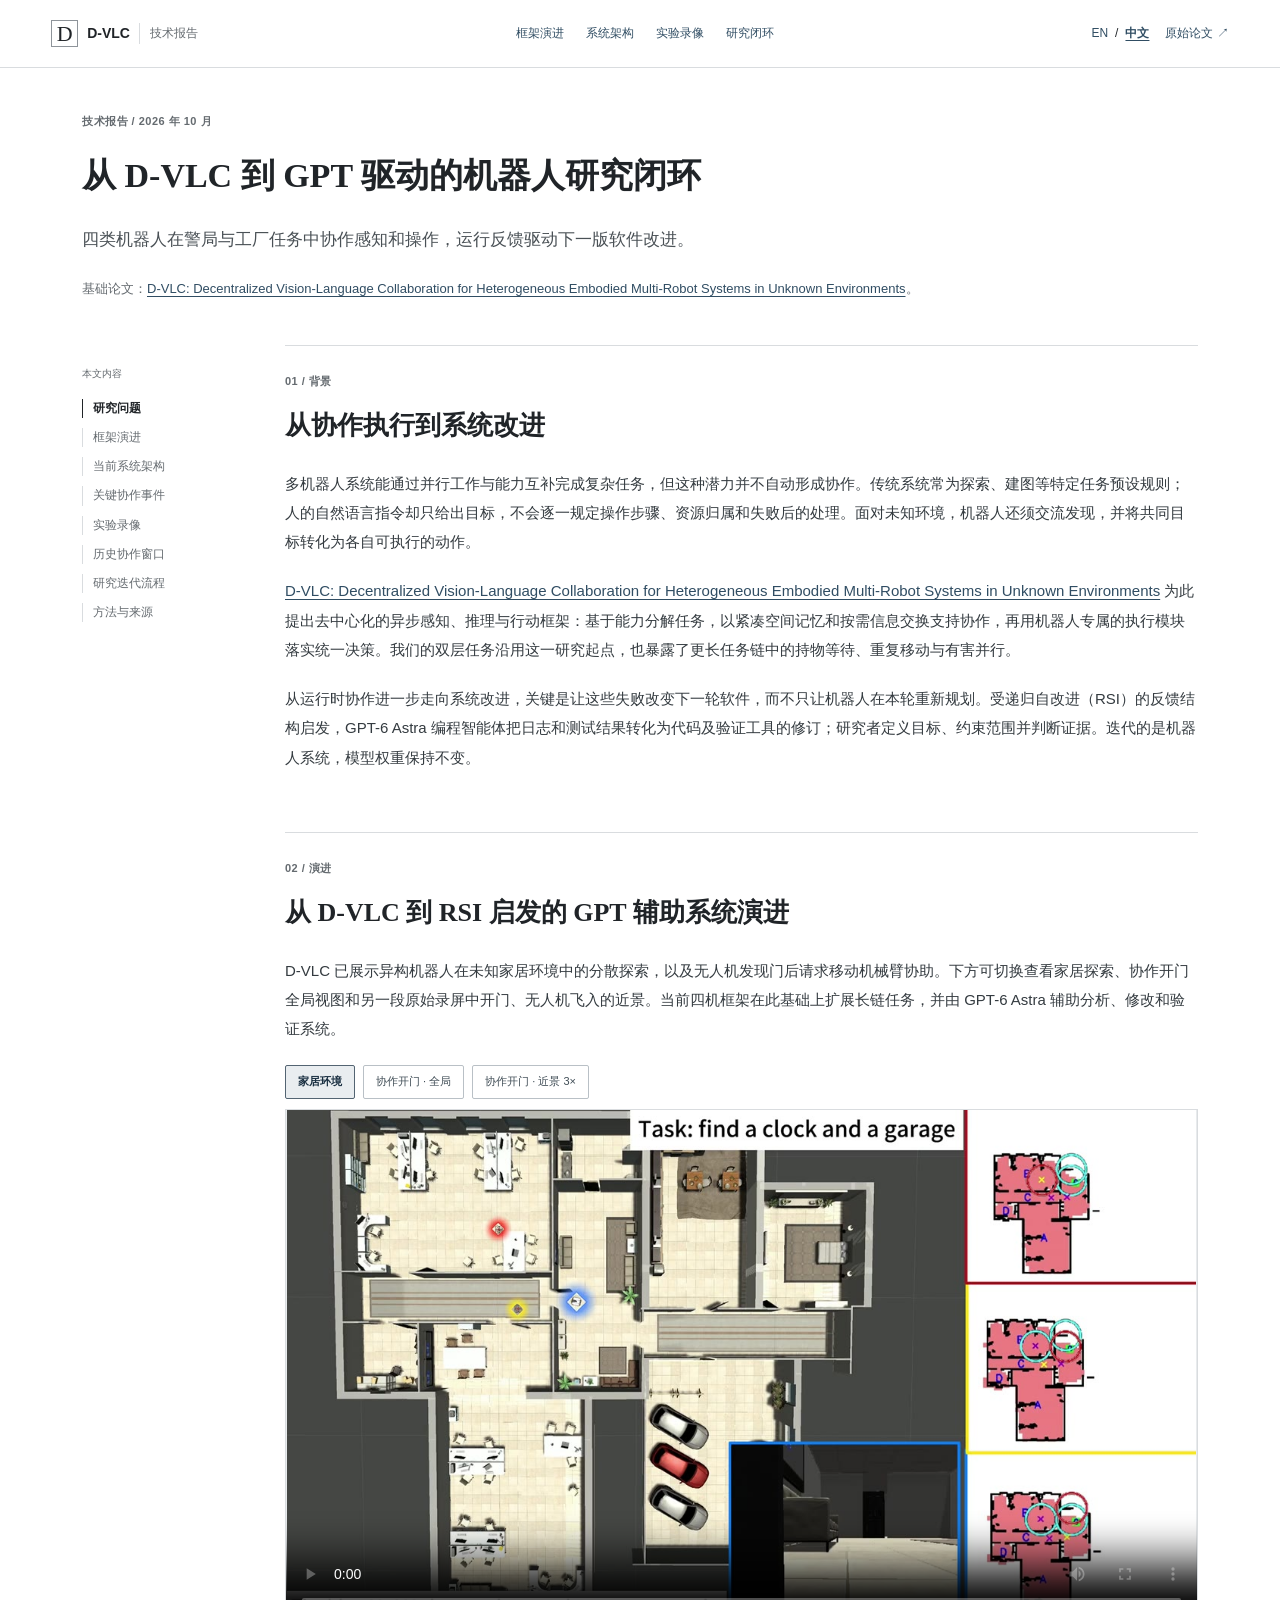
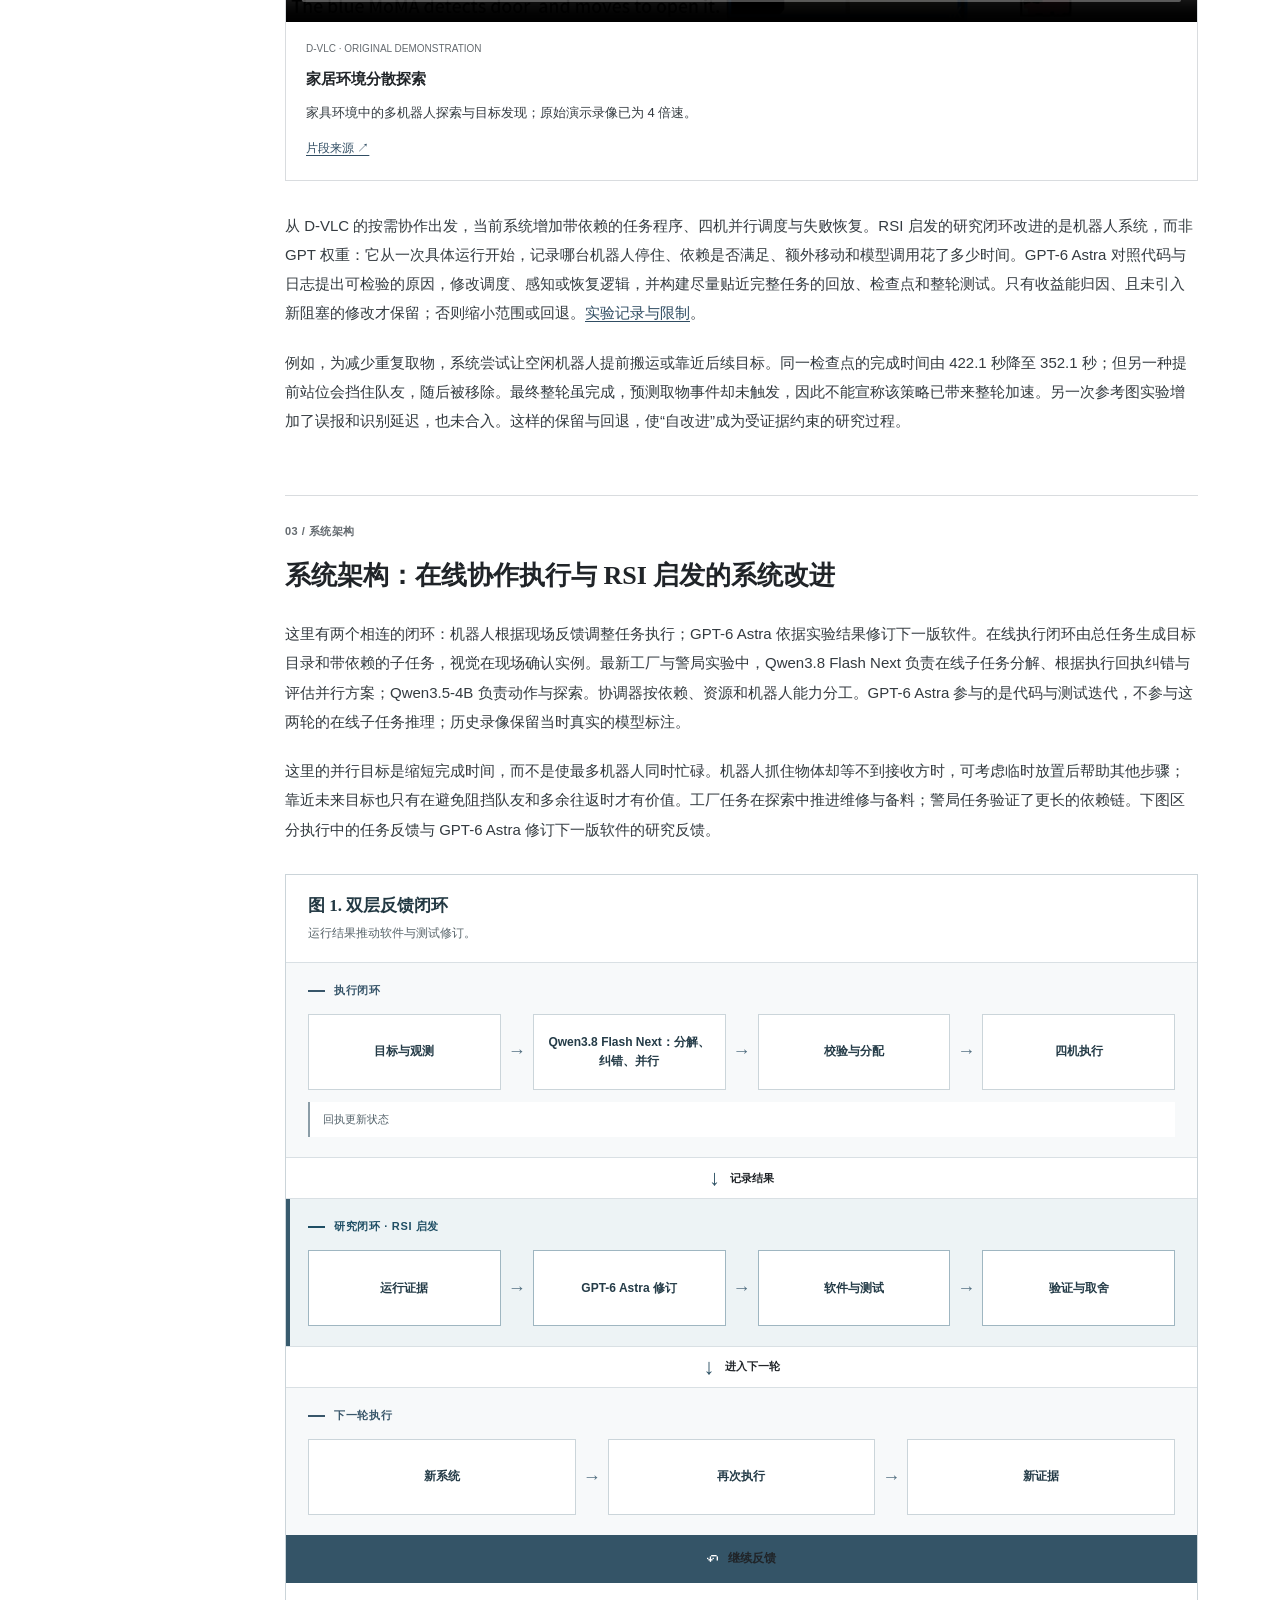
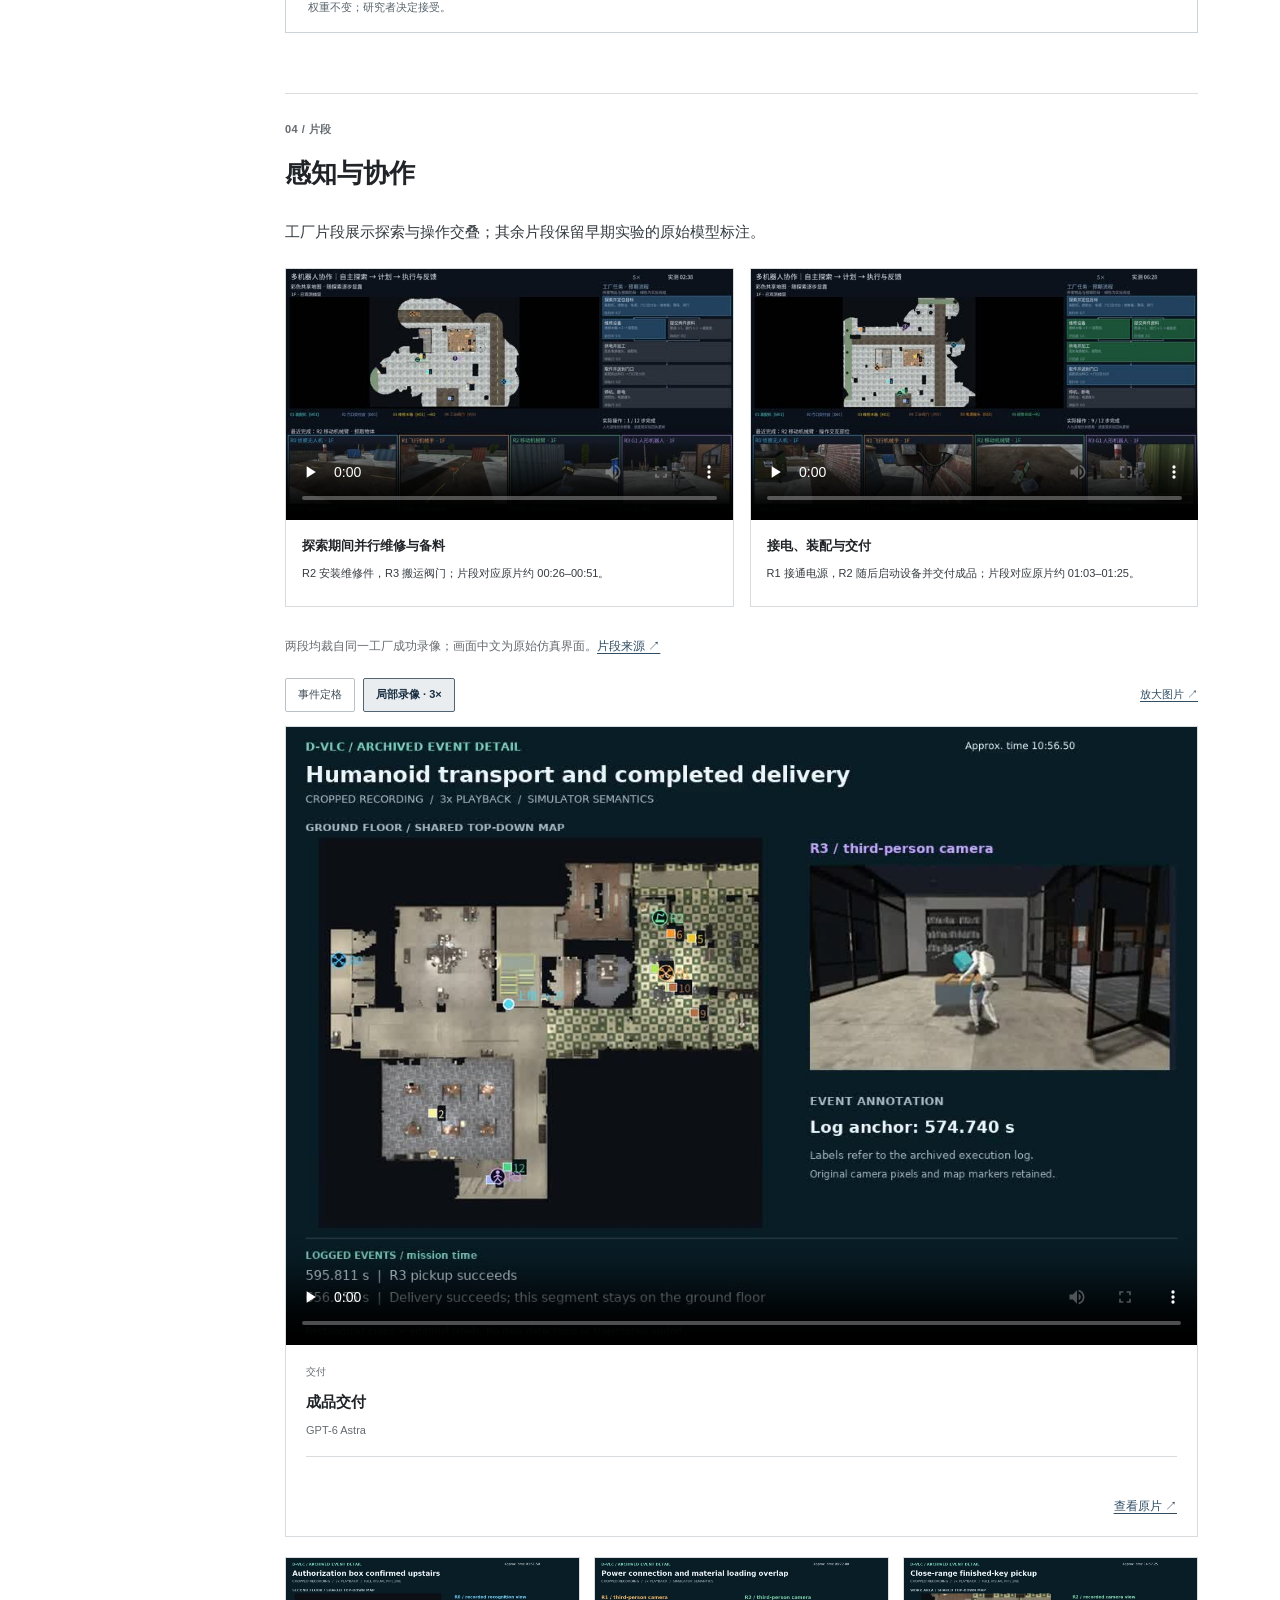
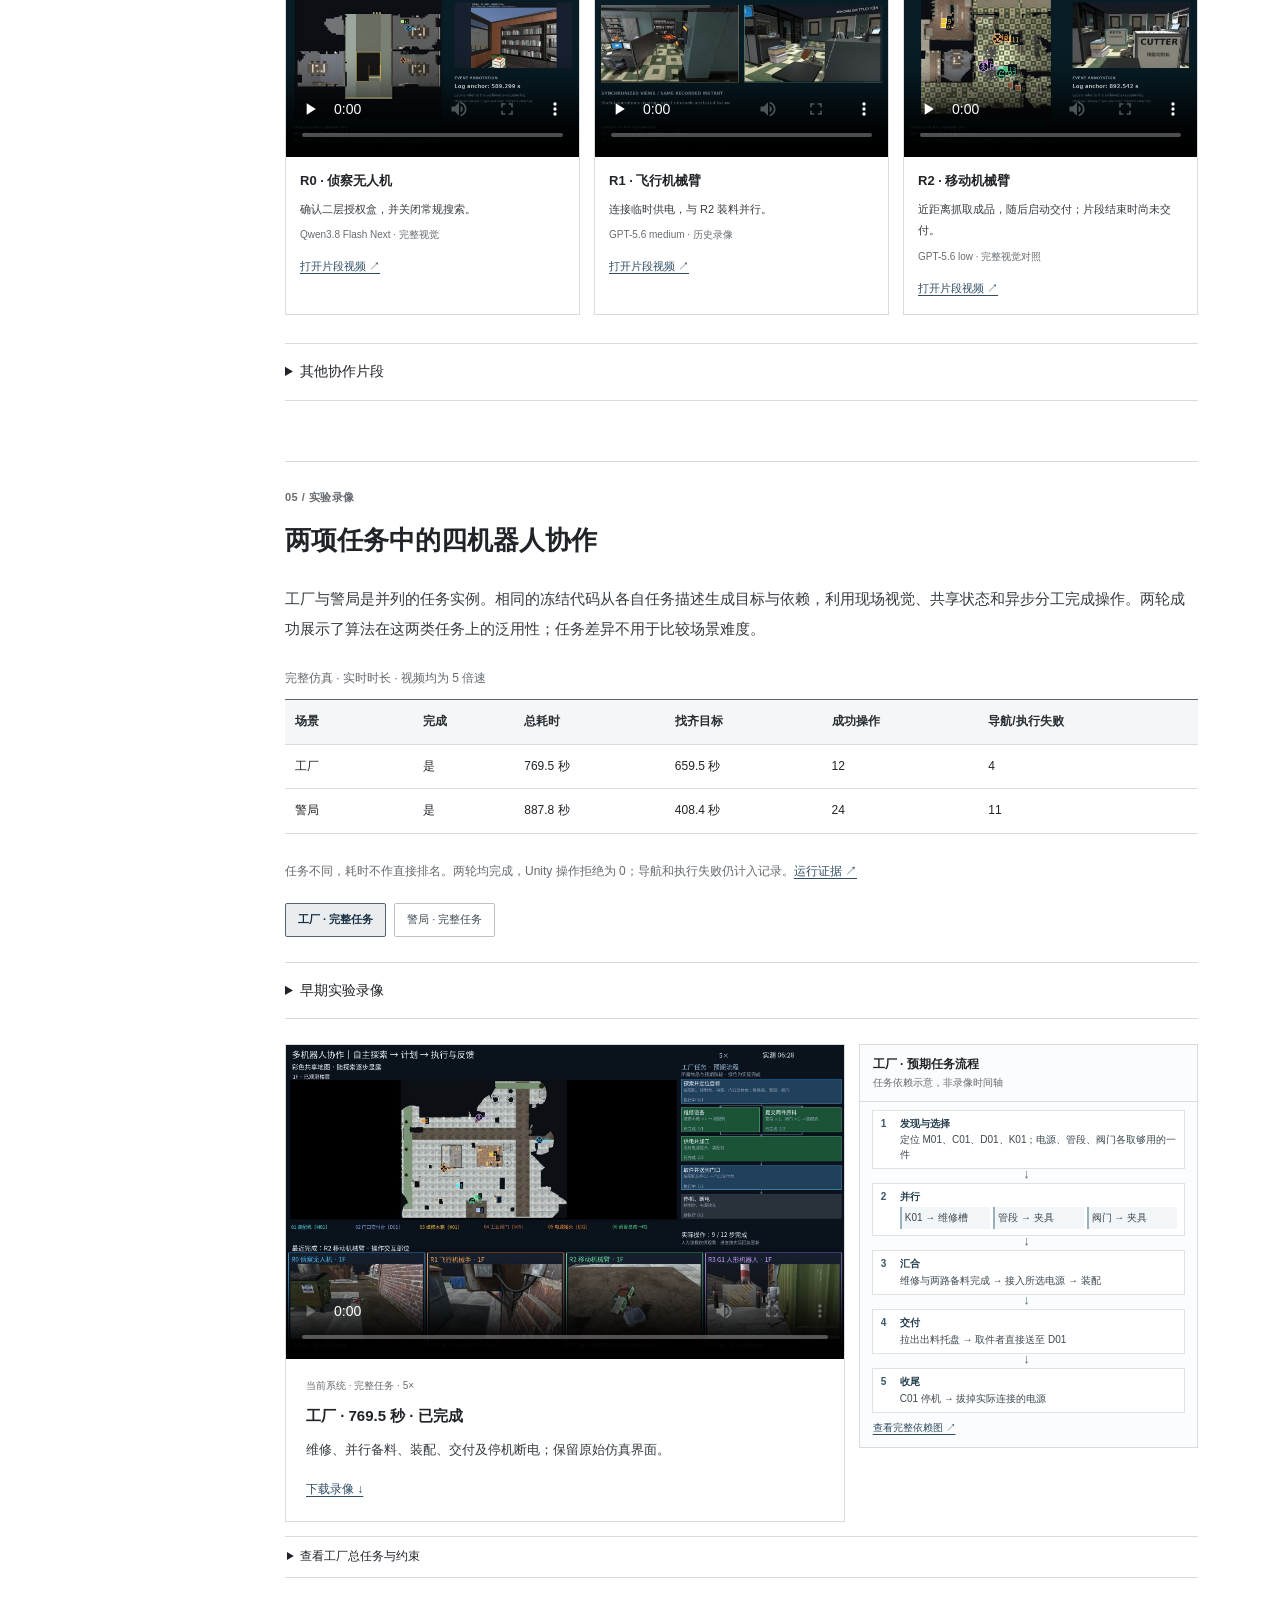
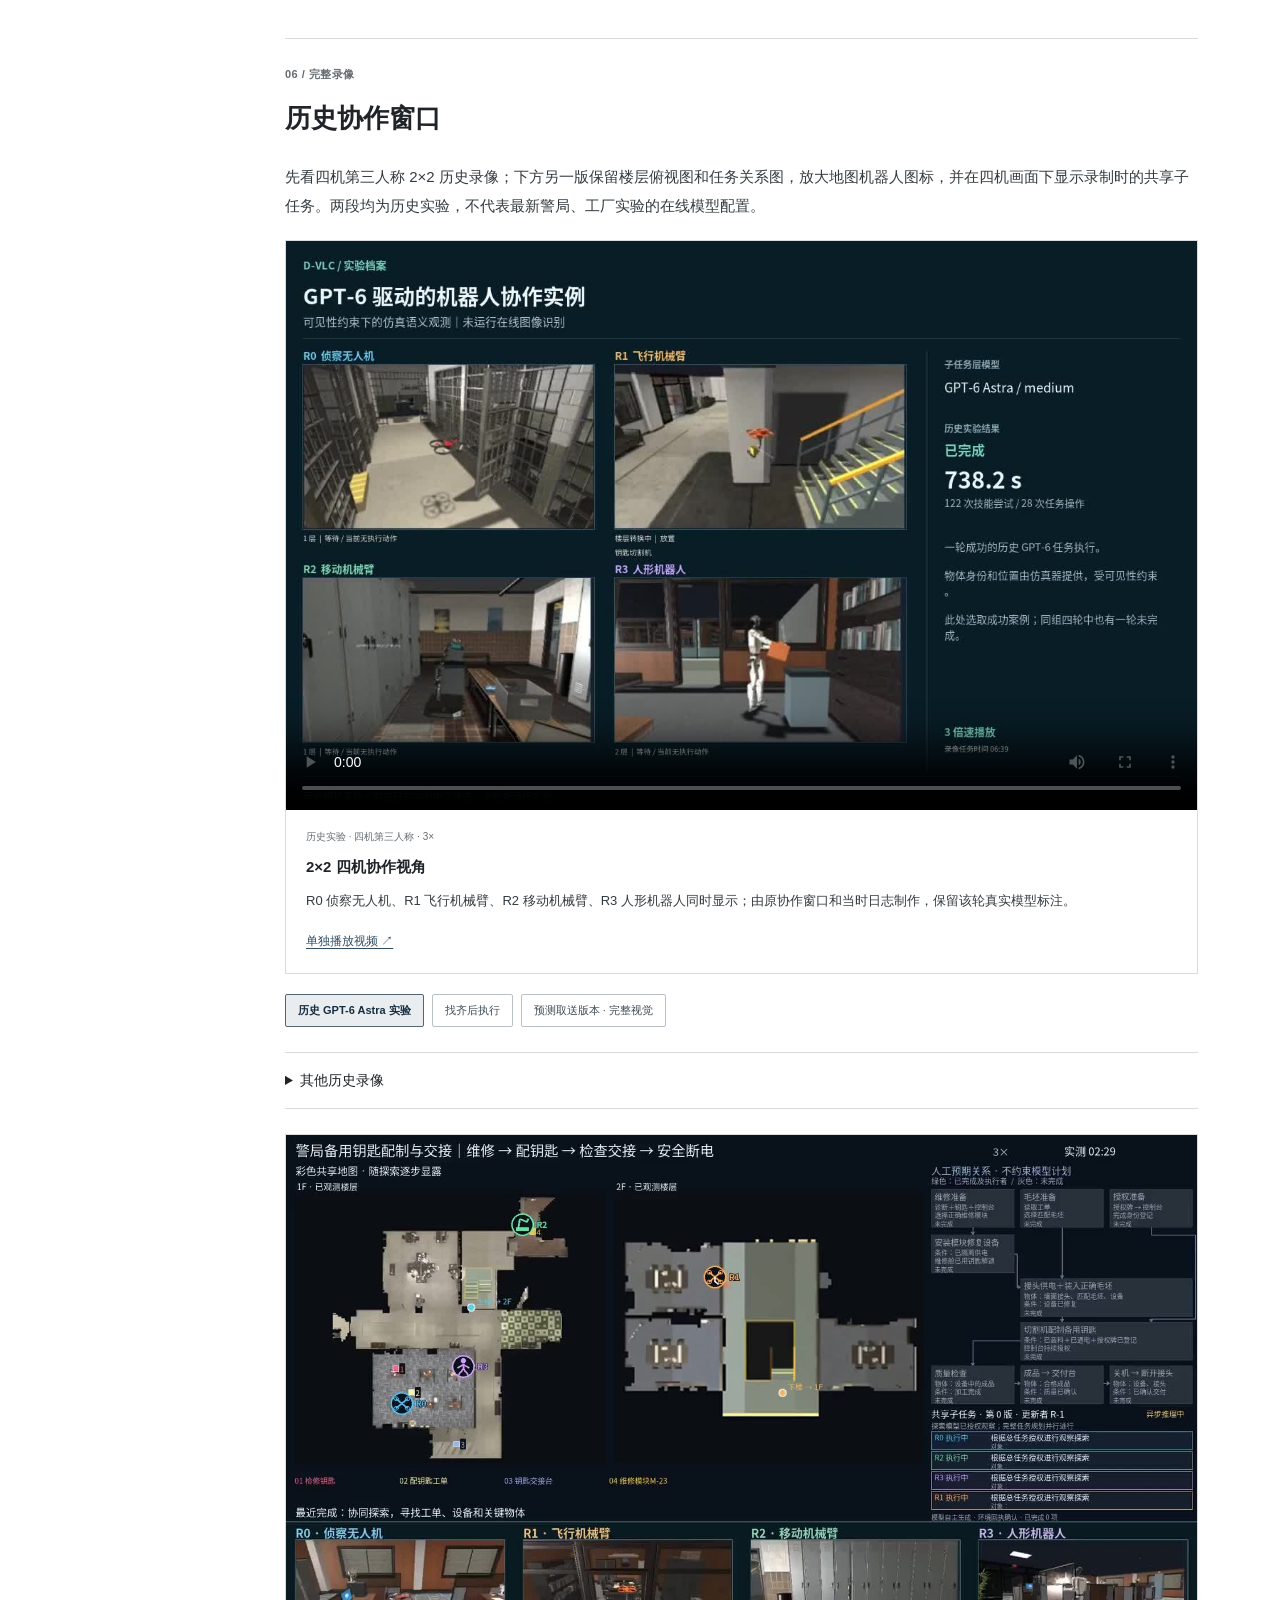
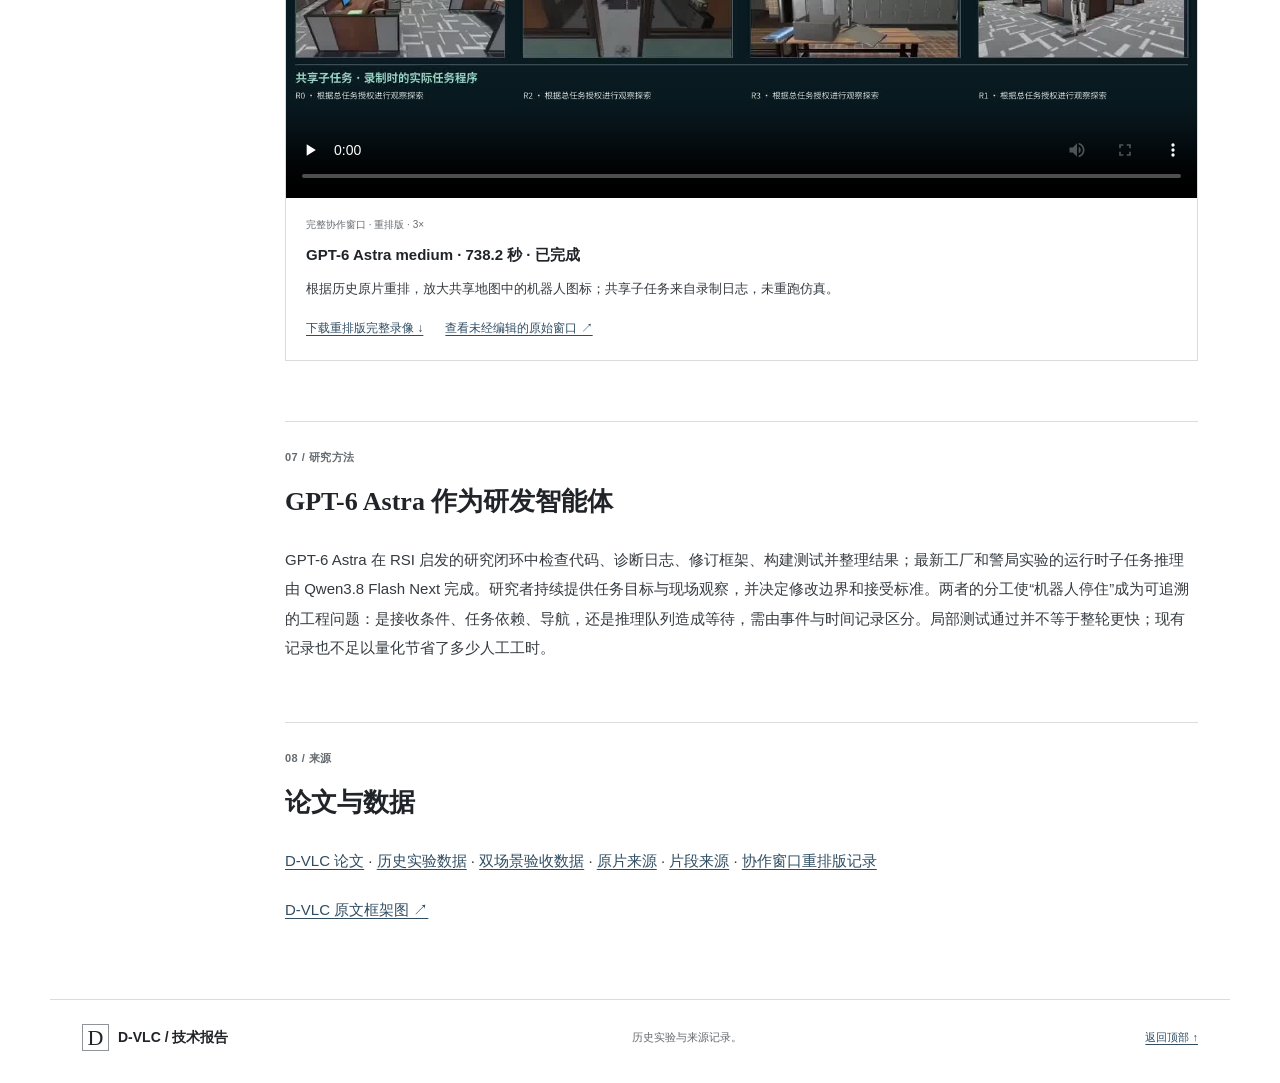
==== commit 32e9374a: "Clarify execution and RSI research architecture section" ====
--- a/zh.html
+++ b/zh.html
@@ -19,7 +19,7 @@
 <article>
 <section class="prose" id="question"><div class="section-number">01 / 背景</div><h2>从协作执行到系统改进</h2><p>多机器人系统能通过并行工作与能力互补完成复杂任务，但这种潜力并不自动形成协作。传统系统常为探索、建图等特定任务预设规则；人的自然语言指令却只给出目标，不会逐一规定操作步骤、资源归属和失败后的处理。面对未知环境，机器人还须交流发现，并将共同目标转化为各自可执行的动作。</p><p><a href="https://arxiv.org/abs/2607.29009">D-VLC: Decentralized Vision-Language Collaboration for Heterogeneous Embodied Multi-Robot Systems in Unknown Environments</a> 为此提出去中心化的异步感知、推理与行动框架：基于能力分解任务，以紧凑空间记忆和按需信息交换支持协作，再用机器人专属的执行模块落实统一决策。我们的双层任务沿用这一研究起点，也暴露了更长任务链中的持物等待、重复移动与有害并行。</p><p>从运行时协作进一步走向系统改进，关键是让这些失败改变下一轮软件，而不只让机器人在本轮重新规划。受递归自改进（RSI）的反馈结构启发，GPT-6 Astra 编程智能体把日志和测试结果转化为代码及验证工具的修订；研究者定义目标、约束范围并判断证据。迭代的是机器人系统，模型权重保持不变。</p></section>
 <section id="evolution"><div class="section-number">02 / 演进</div><h2>从 D-VLC 到 RSI 启发的 GPT 辅助系统演进</h2><p>D-VLC 已展示异构机器人在未知家居环境中的分散探索，以及无人机发现门后请求移动机械臂协助。下方可切换查看家居探索、协作开门全局视图和另一段原始录屏中开门、无人机飞入的近景。当前四机框架在此基础上扩展长链任务，并由 GPT-6 Astra 辅助分析、修改和验证系统。</p><div class="origin-gallery"><div class="demo-tabs origin-tabs" role="group" aria-label="D-VLC 原始演示片段"><button aria-pressed="true" class="active" data-origin="home" type="button">家居环境</button><button aria-pressed="false" class="" data-origin="door-team" type="button">协作开门 · 全局</button><button aria-pressed="false" class="" data-origin="door-closeup" type="button">协作开门 · 近景 3×</button></div><figure class="video-figure origin-feature"><video id="origin-video" aria-label="家居环境分散探索" controls playsinline preload="metadata" poster="assets/dvlc/home-exploration-poster.jpg" src="assets/dvlc/home-exploration-4x.mp4"></video><figcaption><span class="experiment-tag">D-VLC · ORIGINAL DEMONSTRATION</span><strong id="origin-title">家居环境分散探索</strong><p id="origin-description">家具环境中的多机器人探索与目标发现；原始演示录像已为 4 倍速。</p><a href="assets/dvlc/provenance.json">片段来源 ↗</a></figcaption></figure></div><p>从 D-VLC 的按需协作出发，当前系统增加带依赖的任务程序、四机并行调度与失败恢复。RSI 启发的研究闭环改进的是机器人系统，而非 GPT 权重：它从一次具体运行开始，记录哪台机器人停住、依赖是否满足、额外移动和模型调用花了多少时间。GPT-6 Astra 对照代码与日志提出可检验的原因，修改调度、感知或恢复逻辑，并构建尽量贴近完整任务的回放、检查点和整轮测试。只有收益能归因、且未引入新阻塞的修改才保留；否则缩小范围或回退。<a href="assets/evidence.json">实验记录与限制</a>。</p><p>例如，为减少重复取物，系统尝试让空闲机器人提前搬运或靠近后续目标。同一检查点的完成时间由 422.1 秒降至 352.1 秒；但另一种提前站位会挡住队友，随后被移除。最终整轮虽完成，预测取物事件却未触发，因此不能宣称该策略已带来整轮加速。另一次参考图实验增加了误报和识别延迟，也未合入。这样的保留与回退，使“自改进”成为受证据约束的研究过程。</p></section>
-<section id="framework"><div class="section-number">03 / 框架</div><h2>任务程序与双层反馈闭环</h2><p>执行闭环由总任务生成目标目录和带依赖的子任务，视觉在现场确认实例。最新工厂与警局实验中，Qwen3.8 Flash Next 负责在线子任务分解、根据执行回执纠错与评估并行方案；Qwen3.5-4B 负责动作与探索。协调器按依赖、资源和机器人能力分工。GPT-6 Astra 参与的是代码与测试迭代，不参与这两轮的在线子任务推理；历史录像保留当时真实的模型标注。</p><p>这里的并行目标是缩短完成时间，而不是使最多机器人同时忙碌。机器人抓住物体却等不到接收方时，可考虑临时放置后帮助其他步骤；靠近未来目标也只有在避免阻挡队友和多余往返时才有价值。工厂任务在探索中推进维修与备料；警局任务验证了更长的依赖链。下图区分执行中的任务反馈与 GPT-6 Astra 修订下一版软件的研究反馈。</p><figure aria-labelledby="system-cycle-title" class="system-cycle">
+<section id="framework"><div class="section-number">03 / 系统架构</div><h2>系统架构：在线协作执行与 RSI 启发的系统改进</h2><p>这里有两个相连的闭环：机器人根据现场反馈调整任务执行；GPT-6 Astra 依据实验结果修订下一版软件。在线执行闭环由总任务生成目标目录和带依赖的子任务，视觉在现场确认实例。最新工厂与警局实验中，Qwen3.8 Flash Next 负责在线子任务分解、根据执行回执纠错与评估并行方案；Qwen3.5-4B 负责动作与探索。协调器按依赖、资源和机器人能力分工。GPT-6 Astra 参与的是代码与测试迭代，不参与这两轮的在线子任务推理；历史录像保留当时真实的模型标注。</p><p>这里的并行目标是缩短完成时间，而不是使最多机器人同时忙碌。机器人抓住物体却等不到接收方时，可考虑临时放置后帮助其他步骤；靠近未来目标也只有在避免阻挡队友和多余往返时才有价值。工厂任务在探索中推进维修与备料；警局任务验证了更长的依赖链。下图区分执行中的任务反馈与 GPT-6 Astra 修订下一版软件的研究反馈。</p><figure aria-labelledby="system-cycle-title" class="system-cycle">
 <figcaption id="system-cycle-title"><strong>图 1. 双层反馈闭环</strong><span>运行结果推动软件与测试修订。</span></figcaption>
 <div class="cycle-stage cycle-execution"><div class="cycle-label">执行闭环</div><div class="cycle-steps"><div class="cycle-step">目标与观测</div><span aria-hidden="true" class="cycle-arrow">→</span><div class="cycle-step">Qwen3.8 Flash Next：分解、纠错、并行</div><span aria-hidden="true" class="cycle-arrow">→</span><div class="cycle-step">校验与分配</div><span aria-hidden="true" class="cycle-arrow">→</span><div class="cycle-step">四机执行</div></div><div class="cycle-return">回执更新状态</div></div>
 <div class="cycle-transfer"><span aria-hidden="true">↓</span><strong>记录结果</strong></div>
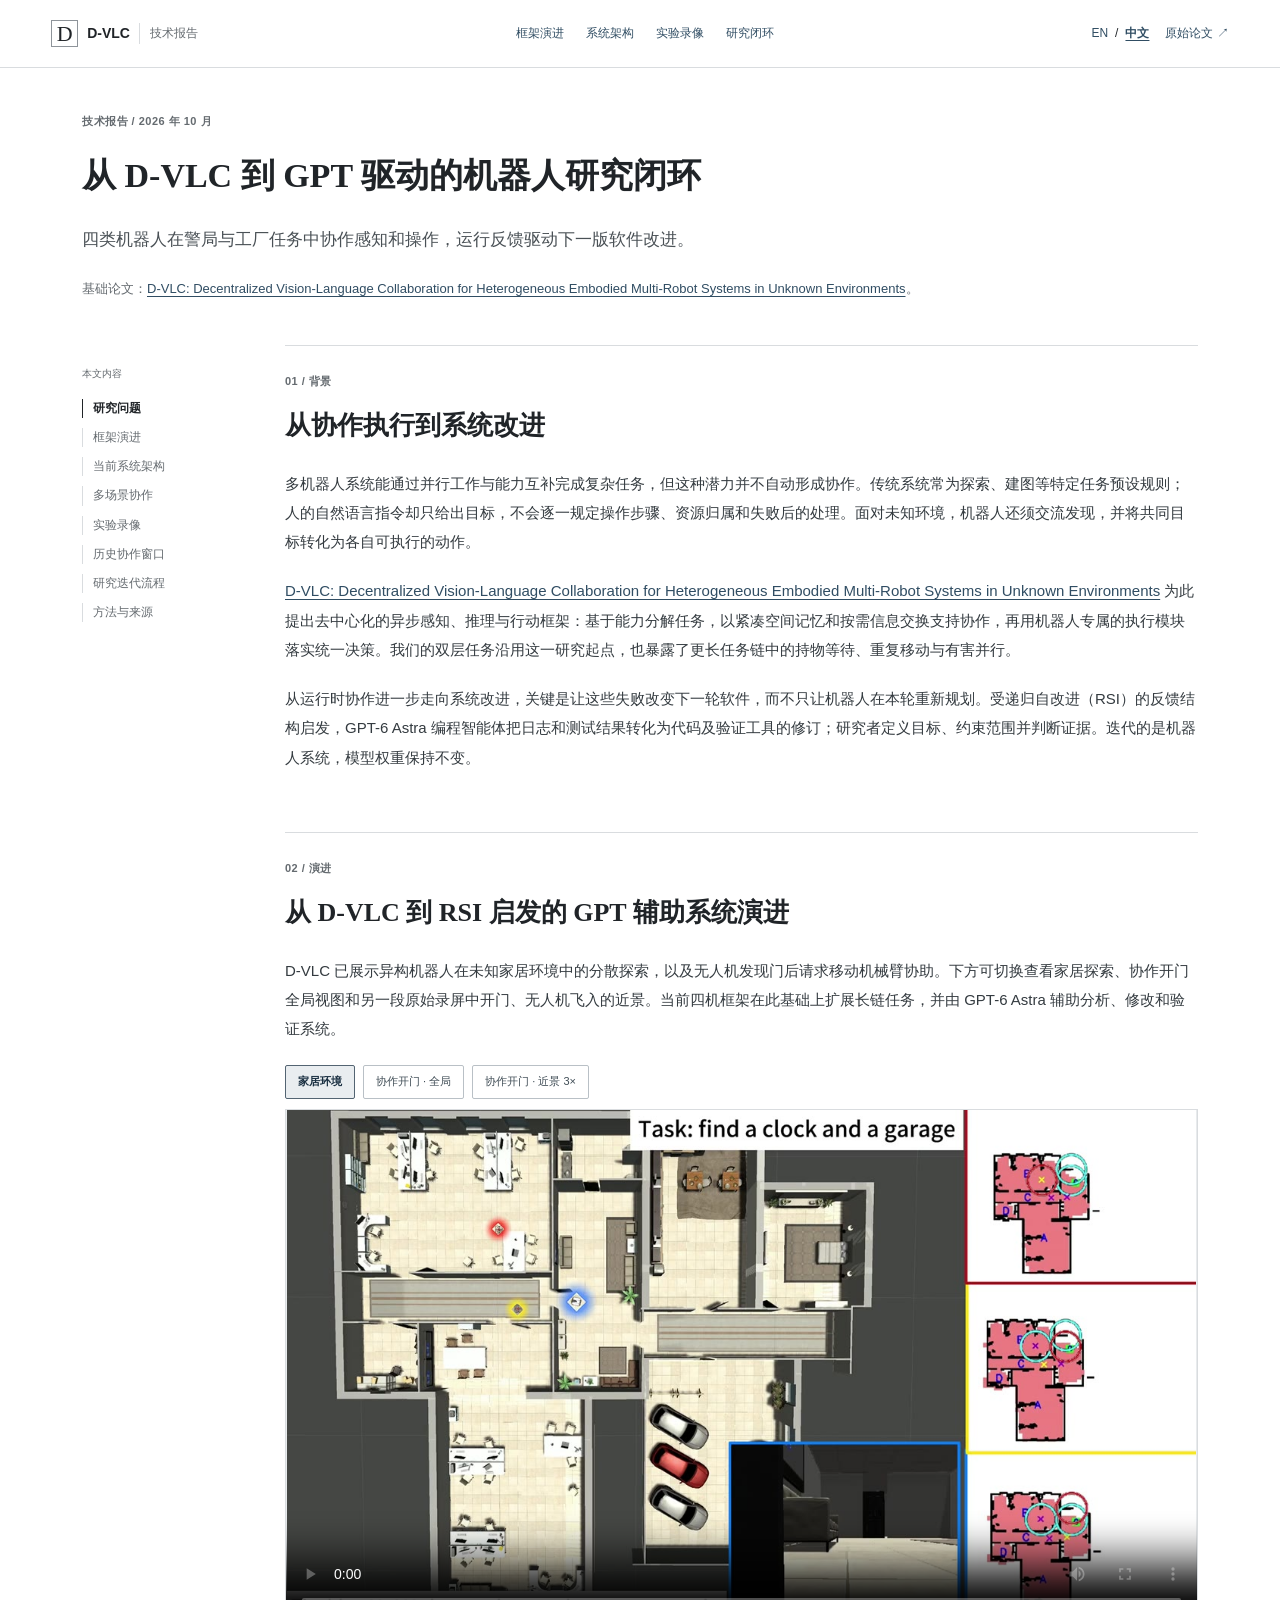
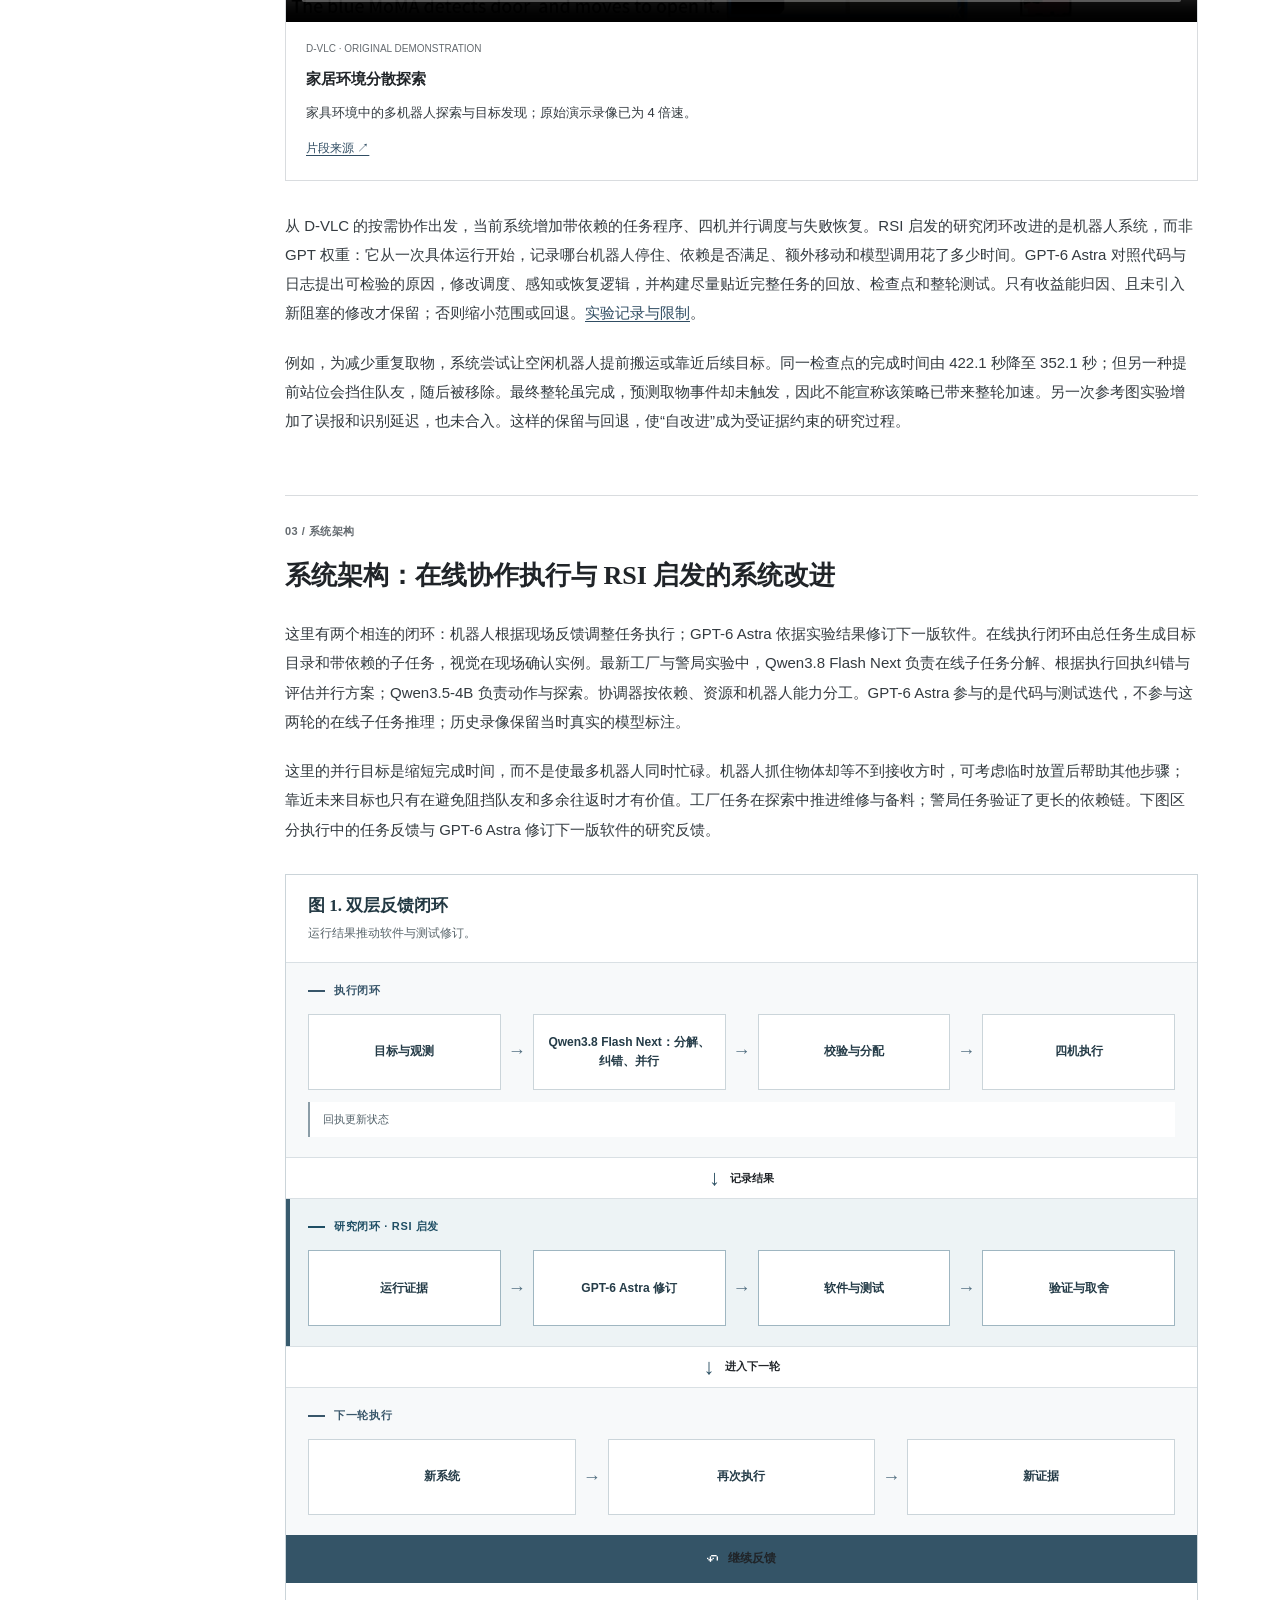
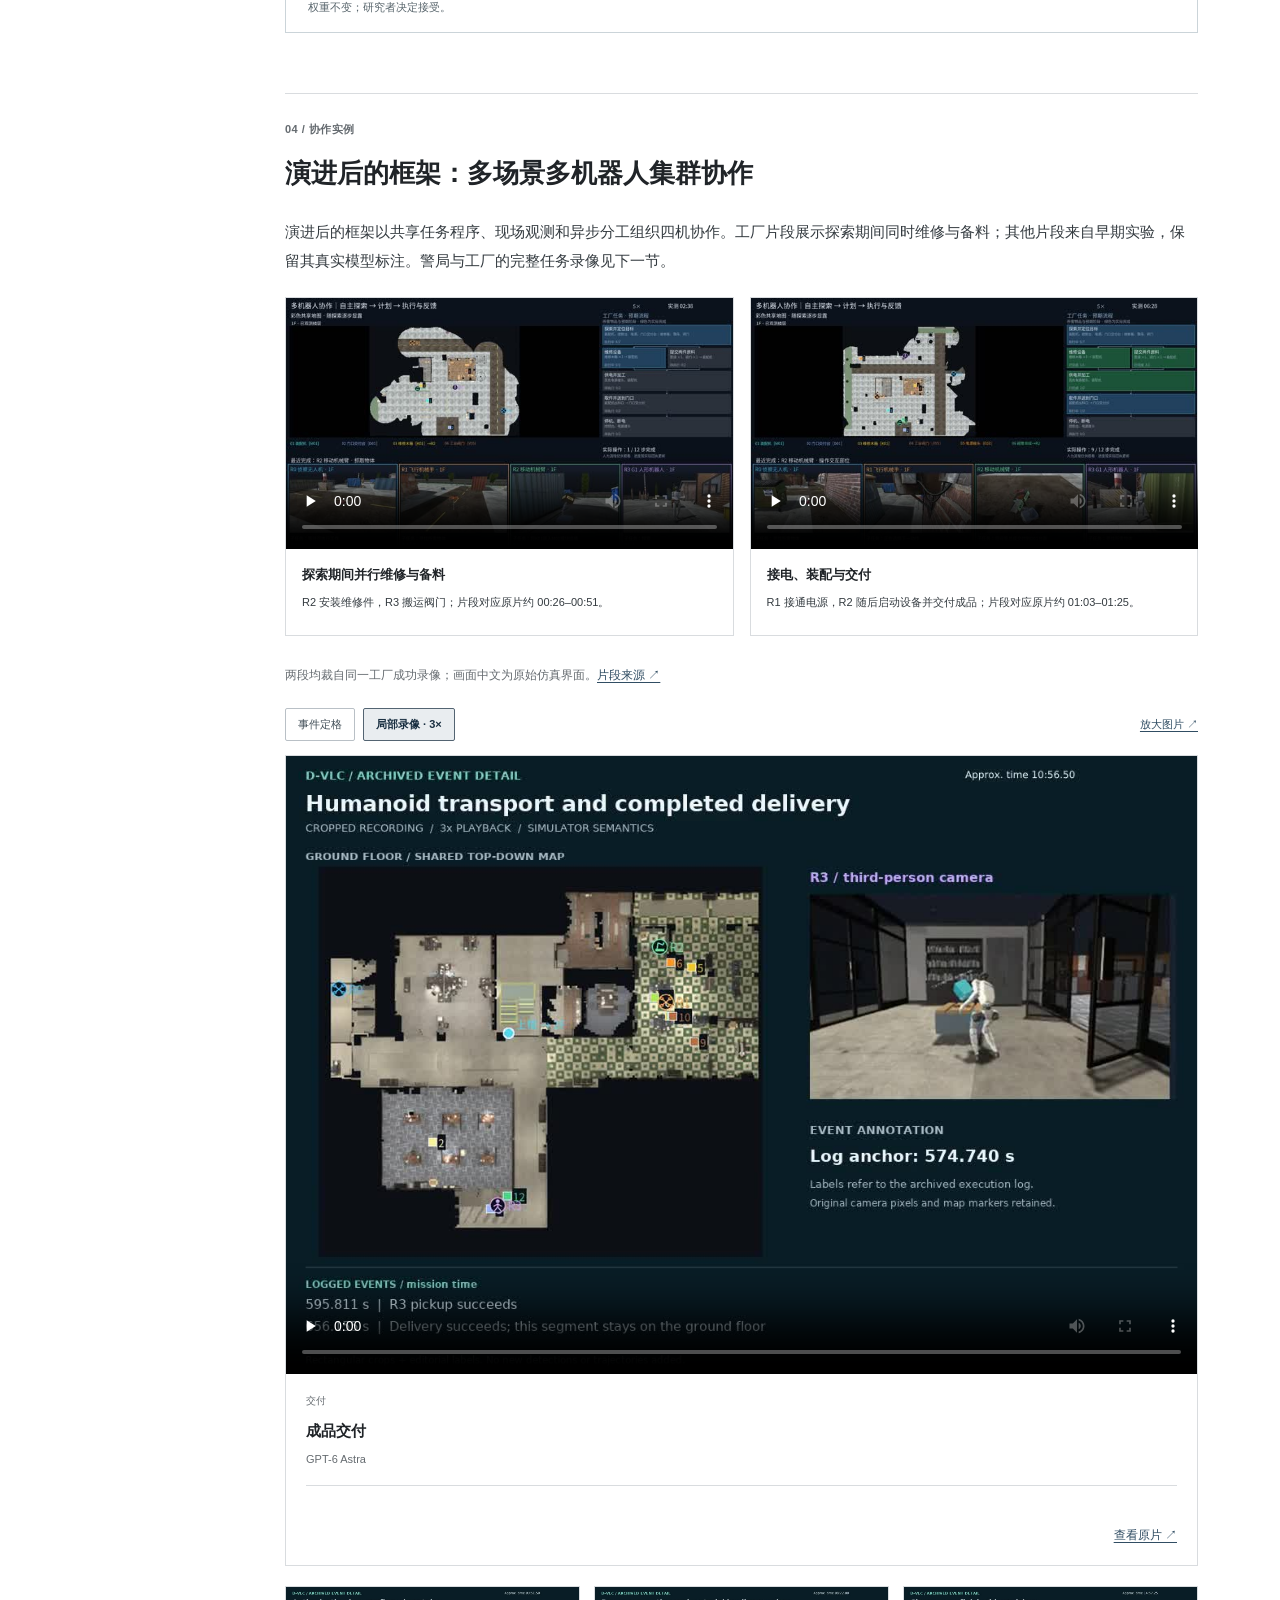
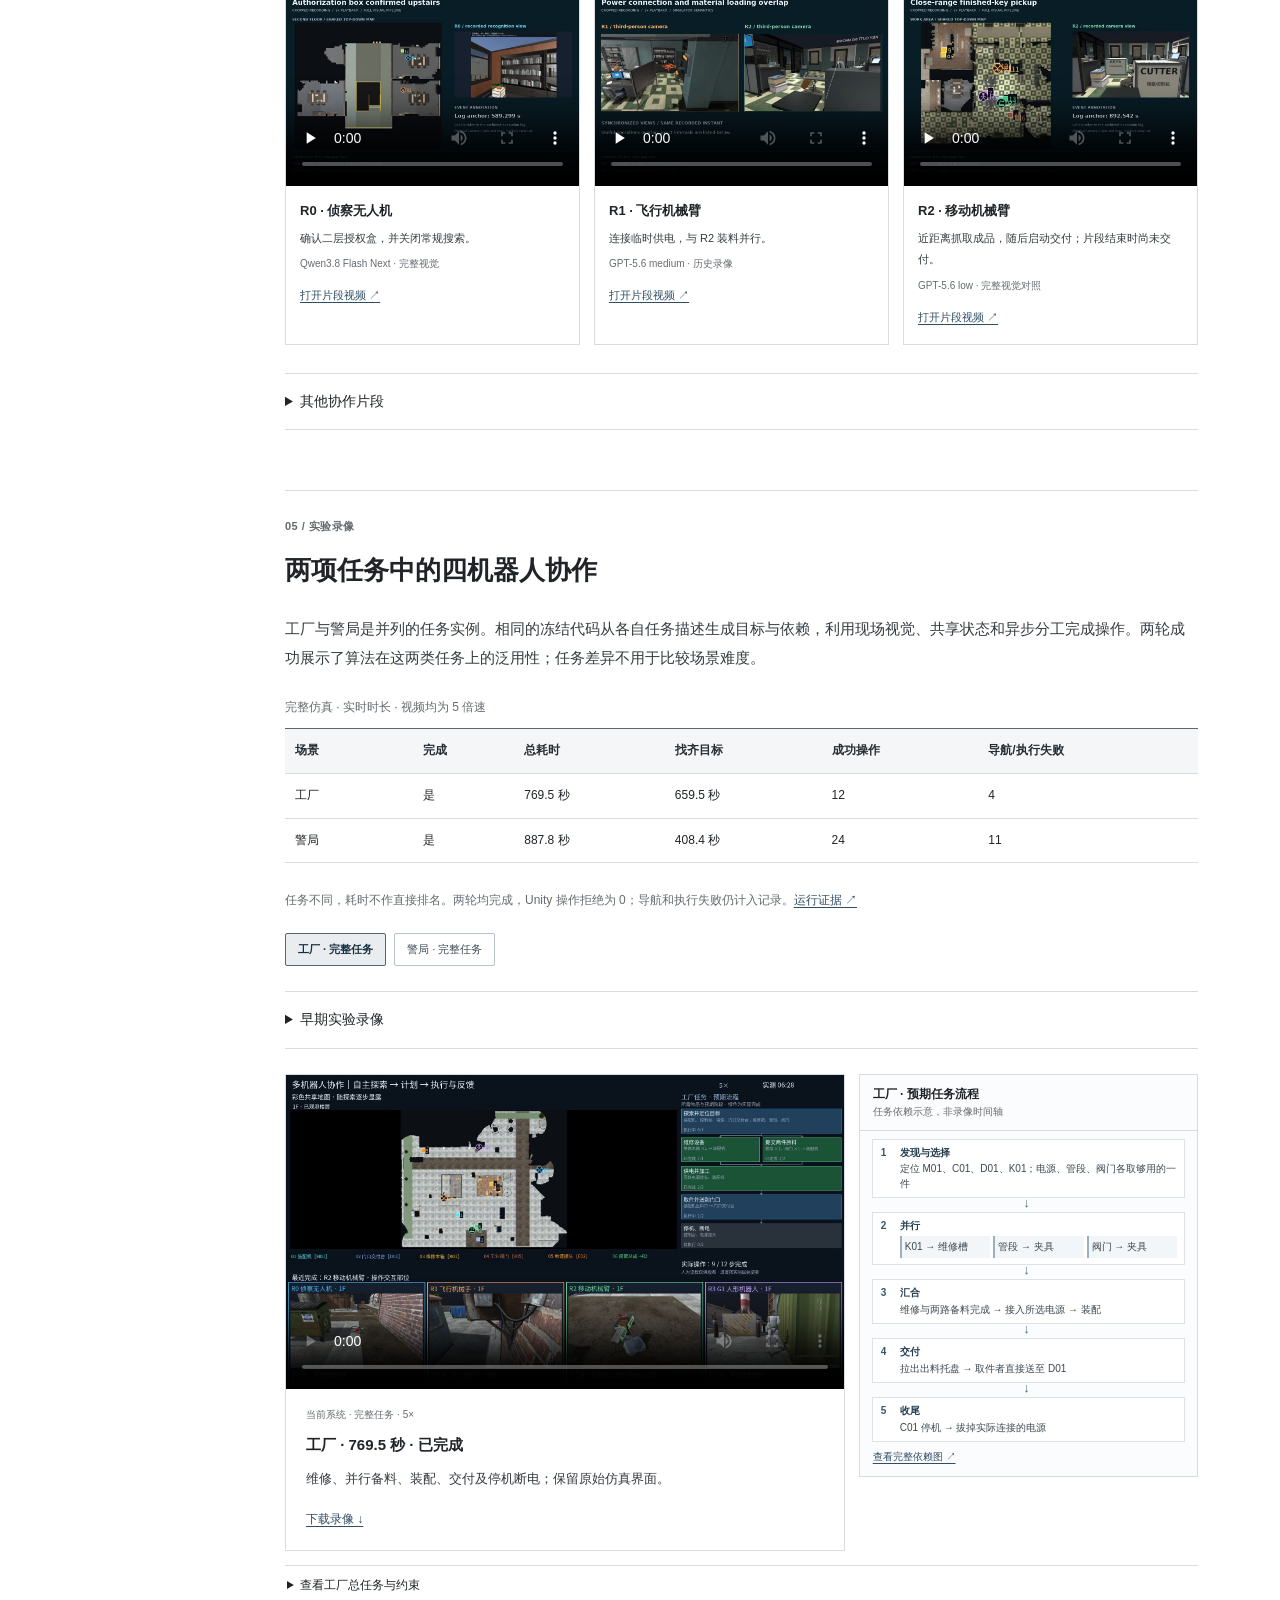
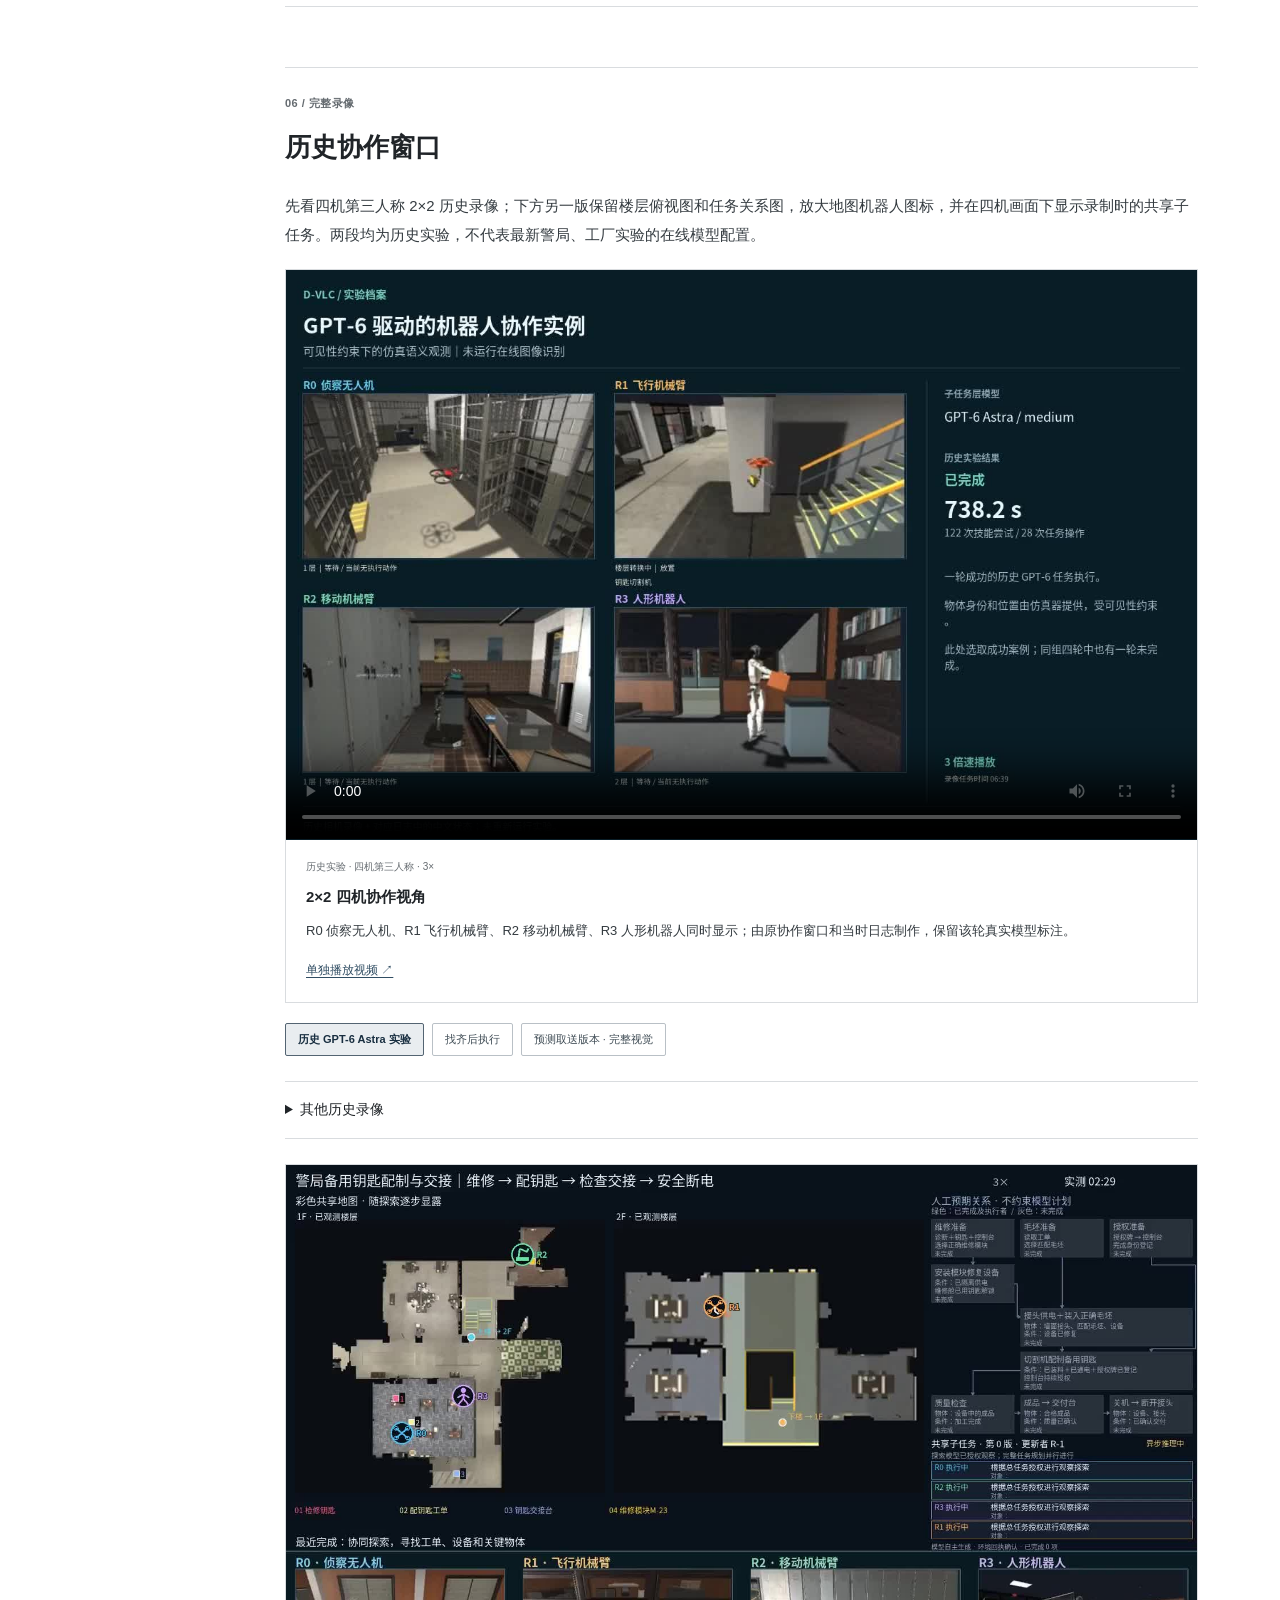
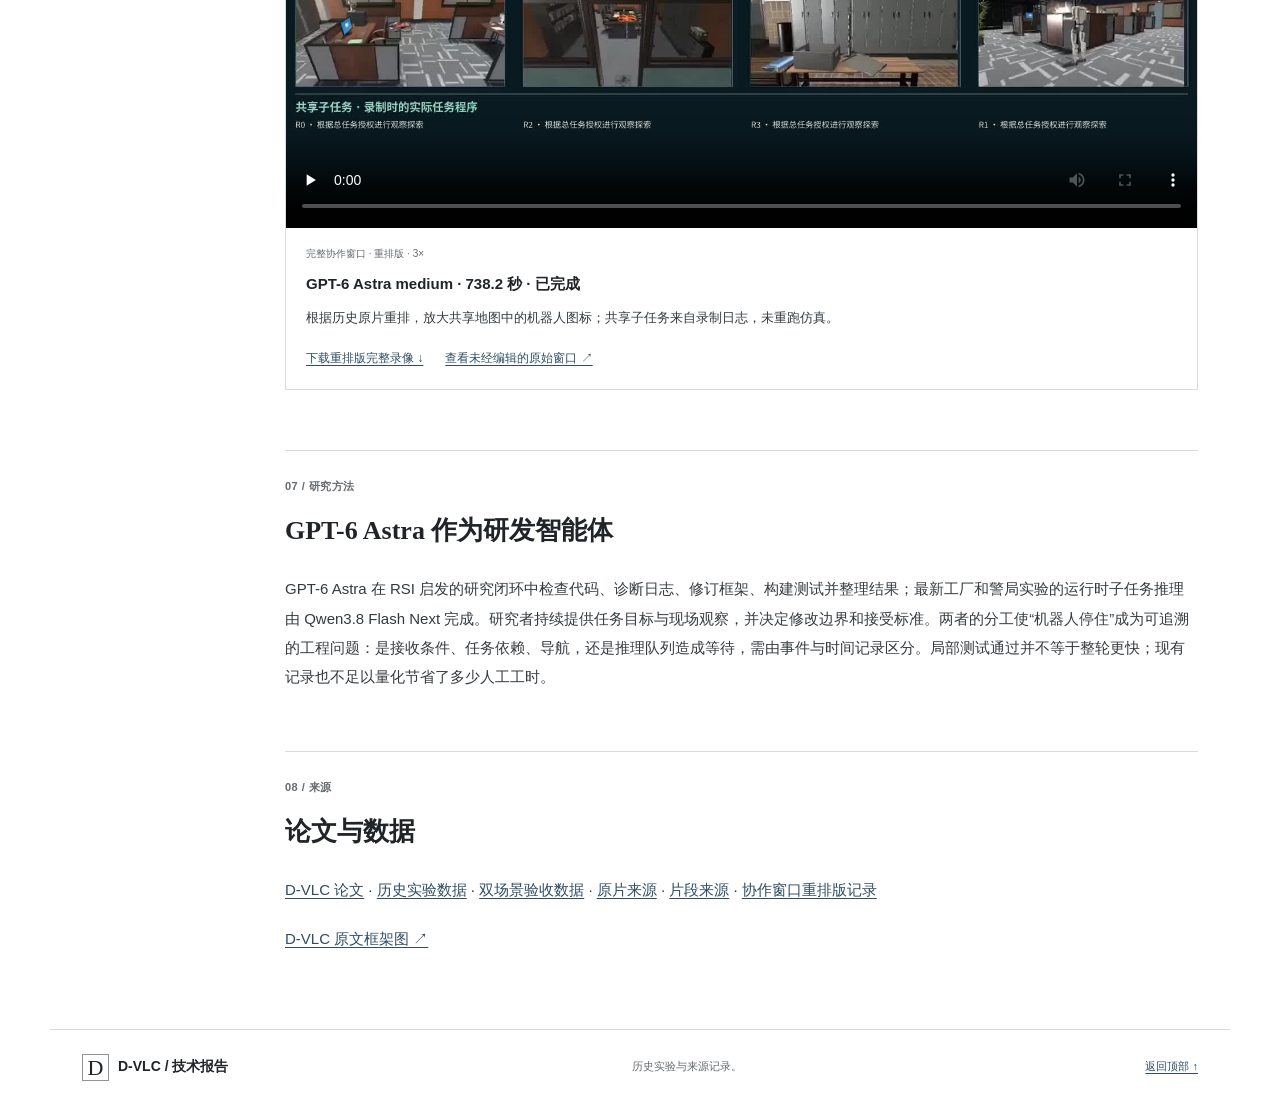
==== commit 8da77edd: "Frame cooperation clips as evolved multi-scene system" ====
--- a/zh.html
+++ b/zh.html
@@ -15,7 +15,7 @@
 <h1>从 D-VLC 到 GPT 驱动的机器人研究闭环</h1>
 <div class="hero-bottom"><p class="dek">四类机器人在警局与工厂任务中协作感知和操作，运行反馈驱动下一版软件改进。</p></div><p class="foundation-citation">基础论文：<a href="https://arxiv.org/abs/2607.29009">D-VLC: Decentralized Vision-Language Collaboration for Heterogeneous Embodied Multi-Robot Systems in Unknown Environments</a>。</p>
 </section>
-<div class="article-layout wrap"><aside class="contents"><span>本文内容</span><a href="#question">研究问题</a><a href="#evolution">框架演进</a><a href="#framework">当前系统架构</a><a href="#highlights">关键协作事件</a><a href="#demos">实验录像</a><a href="#archive">历史协作窗口</a><a href="#research">研究迭代流程</a><a href="#sources">方法与来源</a></aside>
+<div class="article-layout wrap"><aside class="contents"><span>本文内容</span><a href="#question">研究问题</a><a href="#evolution">框架演进</a><a href="#framework">当前系统架构</a><a href="#highlights">多场景协作</a><a href="#demos">实验录像</a><a href="#archive">历史协作窗口</a><a href="#research">研究迭代流程</a><a href="#sources">方法与来源</a></aside>
 <article>
 <section class="prose" id="question"><div class="section-number">01 / 背景</div><h2>从协作执行到系统改进</h2><p>多机器人系统能通过并行工作与能力互补完成复杂任务，但这种潜力并不自动形成协作。传统系统常为探索、建图等特定任务预设规则；人的自然语言指令却只给出目标，不会逐一规定操作步骤、资源归属和失败后的处理。面对未知环境，机器人还须交流发现，并将共同目标转化为各自可执行的动作。</p><p><a href="https://arxiv.org/abs/2607.29009">D-VLC: Decentralized Vision-Language Collaboration for Heterogeneous Embodied Multi-Robot Systems in Unknown Environments</a> 为此提出去中心化的异步感知、推理与行动框架：基于能力分解任务，以紧凑空间记忆和按需信息交换支持协作，再用机器人专属的执行模块落实统一决策。我们的双层任务沿用这一研究起点，也暴露了更长任务链中的持物等待、重复移动与有害并行。</p><p>从运行时协作进一步走向系统改进，关键是让这些失败改变下一轮软件，而不只让机器人在本轮重新规划。受递归自改进（RSI）的反馈结构启发，GPT-6 Astra 编程智能体把日志和测试结果转化为代码及验证工具的修订；研究者定义目标、约束范围并判断证据。迭代的是机器人系统，模型权重保持不变。</p></section>
 <section id="evolution"><div class="section-number">02 / 演进</div><h2>从 D-VLC 到 RSI 启发的 GPT 辅助系统演进</h2><p>D-VLC 已展示异构机器人在未知家居环境中的分散探索，以及无人机发现门后请求移动机械臂协助。下方可切换查看家居探索、协作开门全局视图和另一段原始录屏中开门、无人机飞入的近景。当前四机框架在此基础上扩展长链任务，并由 GPT-6 Astra 辅助分析、修改和验证系统。</p><div class="origin-gallery"><div class="demo-tabs origin-tabs" role="group" aria-label="D-VLC 原始演示片段"><button aria-pressed="true" class="active" data-origin="home" type="button">家居环境</button><button aria-pressed="false" class="" data-origin="door-team" type="button">协作开门 · 全局</button><button aria-pressed="false" class="" data-origin="door-closeup" type="button">协作开门 · 近景 3×</button></div><figure class="video-figure origin-feature"><video id="origin-video" aria-label="家居环境分散探索" controls playsinline preload="metadata" poster="assets/dvlc/home-exploration-poster.jpg" src="assets/dvlc/home-exploration-4x.mp4"></video><figcaption><span class="experiment-tag">D-VLC · ORIGINAL DEMONSTRATION</span><strong id="origin-title">家居环境分散探索</strong><p id="origin-description">家具环境中的多机器人探索与目标发现；原始演示录像已为 4 倍速。</p><a href="assets/dvlc/provenance.json">片段来源 ↗</a></figcaption></figure></div><p>从 D-VLC 的按需协作出发，当前系统增加带依赖的任务程序、四机并行调度与失败恢复。RSI 启发的研究闭环改进的是机器人系统，而非 GPT 权重：它从一次具体运行开始，记录哪台机器人停住、依赖是否满足、额外移动和模型调用花了多少时间。GPT-6 Astra 对照代码与日志提出可检验的原因，修改调度、感知或恢复逻辑，并构建尽量贴近完整任务的回放、检查点和整轮测试。只有收益能归因、且未引入新阻塞的修改才保留；否则缩小范围或回退。<a href="assets/evidence.json">实验记录与限制</a>。</p><p>例如，为减少重复取物，系统尝试让空闲机器人提前搬运或靠近后续目标。同一检查点的完成时间由 422.1 秒降至 352.1 秒；但另一种提前站位会挡住队友，随后被移除。最终整轮虽完成，预测取物事件却未触发，因此不能宣称该策略已带来整轮加速。另一次参考图实验增加了误报和识别延迟，也未合入。这样的保留与回退，使“自改进”成为受证据约束的研究过程。</p></section>
@@ -29,7 +29,7 @@
 <div class="cycle-recurrence"><span aria-hidden="true">↶</span><strong>继续反馈</strong></div>
 <p class="figure-note">权重不变；研究者决定接受。</p>
 </figure></section>
-<section id="highlights"><div class="section-number">04 / 片段</div><h2>感知与协作</h2><p>工厂片段展示探索与操作交叠；其余片段保留早期实验的原始模型标注。</p><div class="scene-clips"><figure class="video-figure"><video controls playsinline preload="none" poster="assets/scenes/factory-32.jpg" src="assets/scenes/factory-repair-and-staging.mp4" aria-label="工厂维修与备料片段"></video><figcaption><strong>探索期间并行维修与备料</strong><p>R2 安装维修件，R3 搬运阀门；片段对应原片约 00:26–00:51。</p></figcaption></figure><figure class="video-figure"><video controls playsinline preload="none" poster="assets/scenes/factory-78.jpg" src="assets/scenes/factory-power-and-delivery.mp4" aria-label="工厂接电加工与交付片段"></video><figcaption><strong>接电、装配与交付</strong><p>R1 接通电源，R2 随后启动设备并交付成品；片段对应原片约 01:03–01:25。</p></figcaption></figure></div><p class="figure-note">两段均裁自同一工厂成功录像；画面中文为原始仿真界面。<a href="assets/scenes/evidence.json">片段来源 ↗</a></p><div aria-label="局部画面显示方式" class="focus-controls" role="group"><button aria-pressed="false" data-focus-mode="still" type="button">事件定格</button><button aria-pressed="true" class="selected" data-focus-mode="video" type="button">局部录像 · 3×</button><a href="assets/focus/humanoid-delivery.jpg" id="highlight-fullsize" target="_blank">放大图片 ↗</a></div><figure class="video-figure highlight-feature"><img alt="R3 第三人称视角与一层俯视图" height="760" hidden id="highlight-still" src="assets/focus/humanoid-delivery.jpg" width="1120"/><video aria-label="当前精彩片段" controls="" id="highlight-video" playsinline="" poster="assets/focus/humanoid-delivery.jpg" preload="none" src="assets/focus/humanoid-delivery.mp4"></video><figcaption aria-live="polite"><span class="experiment-tag" id="highlight-tag">交付</span><strong id="highlight-title">成品交付</strong><span class="clip-source" id="highlight-run">GPT-6 Astra</span><p id="highlight-description"></p><p class="view-label" id="highlight-view"></p><ol class="event-ledger" id="highlight-events"></ol><div class="clip-meta"><span id="highlight-time"></span><a data-context="humanoid-delivery" href="#archive" id="highlight-context">查看原片 ↗</a></div></figcaption></figure><div class="robot-video-grid" aria-label="其他三种机器人片段"><figure class="video-figure robot-clip"><video aria-label="R0 · 侦察无人机 · 确认二层授权盒，并关闭常规搜索。" controls playsinline preload="none" poster="assets/focus/recognition-authorization.jpg" src="assets/focus/recognition-authorization.mp4"></video><figcaption><strong>R0 · 侦察无人机</strong><p>确认二层授权盒，并关闭常规搜索。</p><span class="clip-source">Qwen3.8 Flash Next · 完整视觉</span><a href="assets/focus/recognition-authorization.mp4" target="_blank" rel="noopener">打开片段视频 ↗</a></figcaption></figure><figure class="video-figure robot-clip"><video aria-label="R1 · 飞行机械臂 · 连接临时供电，与 R2 装料并行。" controls playsinline preload="none" poster="assets/focus/power-and-loading.jpg" src="assets/focus/power-and-loading.mp4"></video><figcaption><strong>R1 · 飞行机械臂</strong><p>连接临时供电，与 R2 装料并行。</p><span class="clip-source">GPT-5.6 medium · 历史录像</span><a href="assets/focus/power-and-loading.mp4" target="_blank" rel="noopener">打开片段视频 ↗</a></figcaption></figure><figure class="video-figure robot-clip"><video aria-label="R2 · 移动机械臂 · 近距离抓取成品，随后启动交付；片段结束时尚未交付。" controls playsinline preload="none" poster="assets/focus/close-pickup.jpg" src="assets/focus/close-pickup.mp4"></video><figcaption><strong>R2 · 移动机械臂</strong><p>近距离抓取成品，随后启动交付；片段结束时尚未交付。</p><span class="clip-source">GPT-5.6 low · 完整视觉对照</span><a href="assets/focus/close-pickup.mp4" target="_blank" rel="noopener">打开片段视频 ↗</a></figcaption></figure></div><details><summary>其他协作片段</summary><div class="highlight-grid"><button aria-pressed="false" class="highlight-card" data-highlight="parallel-repair"><img alt="R1 与 R3 的同步第三人称视角" loading="lazy" src="assets/focus/parallel-repair.jpg"/><strong>维修并行</strong></button><button aria-pressed="false" class="highlight-card" data-highlight="power-and-loading"><img alt="R1 与 R2 的同步第三人称视角" loading="lazy" src="assets/focus/power-and-loading.jpg"/><strong>加工准备</strong></button><button aria-pressed="false" class="highlight-card" data-highlight="close-pickup"><img alt="R2 记录相机与工作区俯视图" loading="lazy" src="assets/focus/close-pickup.jpg"/><strong>近距离抓取</strong></button></div></details></section><section id="demos"><span id="multi-scene" class="fragment-alias" aria-hidden="true"></span><div class="section-number">05 / 实验录像</div><h2>两项任务中的四机器人协作</h2><p>工厂与警局是并列的任务实例。相同的冻结代码从各自任务描述生成目标与依赖，利用现场视觉、共享状态和异步分工完成操作。两轮成功展示了算法在这两类任务上的泛用性；任务差异不用于比较场景难度。</p><div class="table-scroll"><table class="scene-table"><caption>完整仿真 · 实时时长 · 视频均为 5 倍速</caption><thead><tr><th>场景</th><th>完成</th><th>总耗时</th><th>找齐目标</th><th>成功操作</th><th>导航/执行失败</th></tr></thead><tbody><tr><td>工厂</td><td>是</td><td>769.5 秒</td><td>659.5 秒</td><td>12</td><td>4</td></tr><tr><td>警局</td><td>是</td><td>887.8 秒</td><td>408.4 秒</td><td>24</td><td>11</td></tr></tbody></table></div><p class="scene-note">任务不同，耗时不作直接排名。两轮均完成，Unity 操作拒绝为 0；导航和执行失败仍计入记录。<a href="assets/scenes/evidence.json">运行证据 ↗</a></p><div aria-label="选择实验" class="demo-tabs" role="group"><button aria-pressed="true" class="active" data-demo="factory">工厂 · 完整任务</button><button aria-pressed="false" data-demo="police">警局 · 完整任务</button></div><details><summary>早期实验录像</summary><div class="demo-tabs"><button aria-pressed="false" data-demo="gpt6-semantic">历史 GPT-6 Astra 实验</button><button aria-pressed="false" data-demo="known-state">找齐后的检查点</button><button aria-pressed="false" data-demo="gpt56-semantic">GPT 快速执行</button><button aria-pressed="false" data-demo="gpt56-visual">完整视觉流程</button></div></details><div class="mission-showcase"><figure class="video-figure"><video aria-label="工厂任务完整成功录像，五倍速" class="current-scene" controls id="experiment-video" playsinline poster="assets/scenes/factory-poster.jpg" preload="metadata" src="assets/scenes/factory-full-5x.mp4"></video><figcaption><span class="experiment-tag" id="demo-tag">当前系统 · 完整任务 · 5×</span><strong id="demo-title">工厂 · 769.5 秒 · 已完成</strong><p id="demo-description">维修、并行备料、装配、交付及停机断电；保留原始仿真界面。</p><a download href="assets/scenes/factory-full-5x.mp4" id="demo-download">下载录像 ↓</a></figcaption></figure><aside class="mission-flow-side"><figure class="compact-flow" data-mission-panel="factory" aria-label="工厂 · 预期任务流程"><figcaption><strong>工厂 · 预期任务流程</strong><span>任务依赖示意，非录像时间轴</span></figcaption><ol class="flow-steps"><li><b>发现与选择</b><span>定位 M01、C01、D01、K01；电源、管段、阀门各取够用的一件</span></li><li><b>并行</b><div class="flow-parallel"><span>K01 → 维修槽</span><span>管段 → 夹具</span><span>阀门 → 夹具</span></div></li><li><b>汇合</b><span>维修与两路备料完成 → 接入所选电源 → 装配</span></li><li><b>交付</b><span>拉出出料托盘 → 取件者直接送至 D01</span></li><li><b>收尾</b><span>C01 停机 → 拔掉实际连接的电源</span></li></ol><a href="assets/scenes/factory-flow-zh.svg" target="_blank" rel="noopener">查看完整依赖图 ↗</a></figure><figure class="compact-flow" data-mission-panel="police" hidden aria-label="警局 · 预期任务流程"><figcaption><strong>警局 · 预期任务流程</strong><span>任务依赖示意，非录像时间轴</span></figcaption><ol class="flow-steps"><li><b>发现与选择</b><span>读 ORDER 选毛坯；诊断 CUTTER 选模块</span></li><li><b>并行</b><div class="flow-parallel"><span>确认隔离 → KEY 开舱 → 换模块 → 装毛坯</span><span>PERMIT → CONTROL 登记</span></div></li><li><b>汇合</b><span>接入 POWER；工单、维修、装料、供电、授权均就绪</span></li><li><b>双机配合</b><span>机器人 A 持续按授权，机器人 B 启动；成功后松开</span></li><li><b>交付与收尾</b><span>KEYS 质检合格 → DELIVERY 交付 → 停机 → 拔电</span></li></ol><a href="assets/scenes/police-flow-zh.svg" target="_blank" rel="noopener">查看完整依赖图 ↗</a></figure></aside></div><div class="mission-briefs"><div class="mission-brief" data-brief-panel="factory"><details class="mission-text"><summary>查看工厂总任务与约束</summary><div class="detail-body"><p>协同探索停产工厂，修好装配机 M01，制作阀管总成并交付到大门内侧的 D01，最后停机断电。需确认 M01、C01、D01、K01，以及 E01/E02/E03 中的一个电源、P01/P02/PIPE03/P04 中的一根管段、V01–V05 中的一只阀门，共七项目标。同类找到够用的即可，其余位置未知。</p><p>初始机器已隔离、维修舱已打开，电源未接。K01 是整件更换的组件，装进维修槽；管段和阀门分别送入备料夹具。维修与两路备料可边找边做；全部完成后才接电开工。</p><p>从 M01 出料托盘拉出成品后，取件者已持有成品，应直接交付 D01，不再搜索或另抓一次。交付后用 C01 停机，再拔掉实际连接的电源；机器人按能力与现场反馈自主分工。</p></div></details></div><div class="mission-brief" data-brief-panel="police" hidden><details class="mission-text"><summary>查看警局总任务与约束</summary><div class="detail-body"><p>协同探索警局，修好钥匙切割机，按工单制作一批备用钥匙；检查合格后送交接台，结束时停机断电。表面标签有 ORDER、CUTTER、CONTROL、KEY、PERMIT、POWER、DELIVERY、KEYS；维修模块候选为 M-17/M-23/M-41，毛坯候选为 B-AL/B-CU。模块依据现场诊断，毛坯依据工单选择，位置均未知。</p><p>POWER 初始未接，检修前无需先拔电。先确认断电与隔离，用 KEY 插入、转锁、打开维修舱；更换匹配模块后装入匹配毛坯，再接电。PERMIT 可同时送至 CONTROL 登记。</p><p>读完工单、修好机器、装好毛坯、接好电且登记授权后，由一台机器人持续按住授权按钮，另一台启动 CUTTER；确认启动成功后才能松开。KEYS 制成并检查合格后取走交付；交付后在 CONTROL 停机，最后拔掉 POWER。机器人按能力与现场反馈自主分工。</p></div></details></div></div></section><section id="archive"><div class="section-number">06 / 完整录像</div><h2>历史协作窗口</h2><p>先看四机第三人称 2×2 历史录像；下方另一版保留楼层俯视图和任务关系图，放大地图机器人图标，并在四机画面下显示录制时的共享子任务。两段均为历史实验，不代表最新警局、工厂实验的在线模型配置。</p><figure class="video-figure four-camera-feature"><video aria-label="四机第三人称协作，2×2 历史录像" controls playsinline preload="metadata" poster="assets/zh/gpt6-semantic.jpg?v=3" src="assets/zh/gpt6-semantic.mp4?v=3"></video><figcaption><span class="experiment-tag">历史实验 · 四机第三人称 · 3×</span><strong>2×2 四机协作视角</strong><p>R0 侦察无人机、R1 飞行机械臂、R2 移动机械臂、R3 人形机器人同时显示；由原协作窗口和当时日志制作，保留该轮真实模型标注。</p><a href="assets/zh/gpt6-semantic.mp4?v=3" target="_blank" rel="noopener">单独播放视频 ↗</a></figcaption></figure><div aria-label="选择完整录像" class="demo-tabs" role="group"><button aria-pressed="true" class="active" data-archive="gpt6-semantic">历史 GPT-6 Astra 实验</button><button aria-pressed="false" class="" data-archive="known-state">找齐后执行</button><button aria-pressed="false" class="" data-archive="predictive">预测取送版本 · 完整视觉</button></div><details><summary>其他历史录像</summary><div class="demo-tabs"><button aria-pressed="false" class="" data-archive="gpt56-semantic">GPT-5.6 快速执行</button><button aria-pressed="false" class="" data-archive="gpt56-visual">GPT-5.6 完整视觉</button></div></details><figure class="video-figure archive-feature reframed"><video aria-label="完整协作窗口 · 重排版 · 3×" controls="" id="archive-video" playsinline="" poster="assets/archive/gpt6-semantic-reframed-zh-3x.jpg?v=5" preload="none" src="assets/archive/gpt6-semantic-reframed-zh-3x.mp4?v=5"></video><figcaption aria-live="polite"><span class="experiment-tag" id="archive-tag">完整协作窗口 · 重排版 · 3×</span><strong id="archive-title">GPT-6 Astra medium · 738.2 秒 · 已完成</strong><p id="archive-description">根据历史原片重排，放大共享地图中的机器人图标；共享子任务来自录制日志，未重跑仿真。</p><a download="" href="assets/archive/gpt6-semantic-reframed-zh-3x.mp4?v=5" id="archive-download">下载重排版完整录像 ↓</a><a href="assets/archive/gpt6-semantic-swarm-3x.mp4" id="archive-original">查看未经编辑的原始窗口 ↗</a></figcaption></figure></section>
+<section id="highlights"><div class="section-number">04 / 协作实例</div><h2>演进后的框架：多场景多机器人集群协作</h2><p>演进后的框架以共享任务程序、现场观测和异步分工组织四机协作。工厂片段展示探索期间同时维修与备料；其他片段来自早期实验，保留其真实模型标注。警局与工厂的完整任务录像见下一节。</p><div class="scene-clips"><figure class="video-figure"><video controls playsinline preload="none" poster="assets/scenes/factory-32.jpg" src="assets/scenes/factory-repair-and-staging.mp4" aria-label="工厂维修与备料片段"></video><figcaption><strong>探索期间并行维修与备料</strong><p>R2 安装维修件，R3 搬运阀门；片段对应原片约 00:26–00:51。</p></figcaption></figure><figure class="video-figure"><video controls playsinline preload="none" poster="assets/scenes/factory-78.jpg" src="assets/scenes/factory-power-and-delivery.mp4" aria-label="工厂接电加工与交付片段"></video><figcaption><strong>接电、装配与交付</strong><p>R1 接通电源，R2 随后启动设备并交付成品；片段对应原片约 01:03–01:25。</p></figcaption></figure></div><p class="figure-note">两段均裁自同一工厂成功录像；画面中文为原始仿真界面。<a href="assets/scenes/evidence.json">片段来源 ↗</a></p><div aria-label="局部画面显示方式" class="focus-controls" role="group"><button aria-pressed="false" data-focus-mode="still" type="button">事件定格</button><button aria-pressed="true" class="selected" data-focus-mode="video" type="button">局部录像 · 3×</button><a href="assets/focus/humanoid-delivery.jpg" id="highlight-fullsize" target="_blank">放大图片 ↗</a></div><figure class="video-figure highlight-feature"><img alt="R3 第三人称视角与一层俯视图" height="760" hidden id="highlight-still" src="assets/focus/humanoid-delivery.jpg" width="1120"/><video aria-label="当前精彩片段" controls="" id="highlight-video" playsinline="" poster="assets/focus/humanoid-delivery.jpg" preload="none" src="assets/focus/humanoid-delivery.mp4"></video><figcaption aria-live="polite"><span class="experiment-tag" id="highlight-tag">交付</span><strong id="highlight-title">成品交付</strong><span class="clip-source" id="highlight-run">GPT-6 Astra</span><p id="highlight-description"></p><p class="view-label" id="highlight-view"></p><ol class="event-ledger" id="highlight-events"></ol><div class="clip-meta"><span id="highlight-time"></span><a data-context="humanoid-delivery" href="#archive" id="highlight-context">查看原片 ↗</a></div></figcaption></figure><div class="robot-video-grid" aria-label="其他三种机器人片段"><figure class="video-figure robot-clip"><video aria-label="R0 · 侦察无人机 · 确认二层授权盒，并关闭常规搜索。" controls playsinline preload="none" poster="assets/focus/recognition-authorization.jpg" src="assets/focus/recognition-authorization.mp4"></video><figcaption><strong>R0 · 侦察无人机</strong><p>确认二层授权盒，并关闭常规搜索。</p><span class="clip-source">Qwen3.8 Flash Next · 完整视觉</span><a href="assets/focus/recognition-authorization.mp4" target="_blank" rel="noopener">打开片段视频 ↗</a></figcaption></figure><figure class="video-figure robot-clip"><video aria-label="R1 · 飞行机械臂 · 连接临时供电，与 R2 装料并行。" controls playsinline preload="none" poster="assets/focus/power-and-loading.jpg" src="assets/focus/power-and-loading.mp4"></video><figcaption><strong>R1 · 飞行机械臂</strong><p>连接临时供电，与 R2 装料并行。</p><span class="clip-source">GPT-5.6 medium · 历史录像</span><a href="assets/focus/power-and-loading.mp4" target="_blank" rel="noopener">打开片段视频 ↗</a></figcaption></figure><figure class="video-figure robot-clip"><video aria-label="R2 · 移动机械臂 · 近距离抓取成品，随后启动交付；片段结束时尚未交付。" controls playsinline preload="none" poster="assets/focus/close-pickup.jpg" src="assets/focus/close-pickup.mp4"></video><figcaption><strong>R2 · 移动机械臂</strong><p>近距离抓取成品，随后启动交付；片段结束时尚未交付。</p><span class="clip-source">GPT-5.6 low · 完整视觉对照</span><a href="assets/focus/close-pickup.mp4" target="_blank" rel="noopener">打开片段视频 ↗</a></figcaption></figure></div><details><summary>其他协作片段</summary><div class="highlight-grid"><button aria-pressed="false" class="highlight-card" data-highlight="parallel-repair"><img alt="R1 与 R3 的同步第三人称视角" loading="lazy" src="assets/focus/parallel-repair.jpg"/><strong>维修并行</strong></button><button aria-pressed="false" class="highlight-card" data-highlight="power-and-loading"><img alt="R1 与 R2 的同步第三人称视角" loading="lazy" src="assets/focus/power-and-loading.jpg"/><strong>加工准备</strong></button><button aria-pressed="false" class="highlight-card" data-highlight="close-pickup"><img alt="R2 记录相机与工作区俯视图" loading="lazy" src="assets/focus/close-pickup.jpg"/><strong>近距离抓取</strong></button></div></details></section><section id="demos"><span id="multi-scene" class="fragment-alias" aria-hidden="true"></span><div class="section-number">05 / 实验录像</div><h2>两项任务中的四机器人协作</h2><p>工厂与警局是并列的任务实例。相同的冻结代码从各自任务描述生成目标与依赖，利用现场视觉、共享状态和异步分工完成操作。两轮成功展示了算法在这两类任务上的泛用性；任务差异不用于比较场景难度。</p><div class="table-scroll"><table class="scene-table"><caption>完整仿真 · 实时时长 · 视频均为 5 倍速</caption><thead><tr><th>场景</th><th>完成</th><th>总耗时</th><th>找齐目标</th><th>成功操作</th><th>导航/执行失败</th></tr></thead><tbody><tr><td>工厂</td><td>是</td><td>769.5 秒</td><td>659.5 秒</td><td>12</td><td>4</td></tr><tr><td>警局</td><td>是</td><td>887.8 秒</td><td>408.4 秒</td><td>24</td><td>11</td></tr></tbody></table></div><p class="scene-note">任务不同，耗时不作直接排名。两轮均完成，Unity 操作拒绝为 0；导航和执行失败仍计入记录。<a href="assets/scenes/evidence.json">运行证据 ↗</a></p><div aria-label="选择实验" class="demo-tabs" role="group"><button aria-pressed="true" class="active" data-demo="factory">工厂 · 完整任务</button><button aria-pressed="false" data-demo="police">警局 · 完整任务</button></div><details><summary>早期实验录像</summary><div class="demo-tabs"><button aria-pressed="false" data-demo="gpt6-semantic">历史 GPT-6 Astra 实验</button><button aria-pressed="false" data-demo="known-state">找齐后的检查点</button><button aria-pressed="false" data-demo="gpt56-semantic">GPT 快速执行</button><button aria-pressed="false" data-demo="gpt56-visual">完整视觉流程</button></div></details><div class="mission-showcase"><figure class="video-figure"><video aria-label="工厂任务完整成功录像，五倍速" class="current-scene" controls id="experiment-video" playsinline poster="assets/scenes/factory-poster.jpg" preload="metadata" src="assets/scenes/factory-full-5x.mp4"></video><figcaption><span class="experiment-tag" id="demo-tag">当前系统 · 完整任务 · 5×</span><strong id="demo-title">工厂 · 769.5 秒 · 已完成</strong><p id="demo-description">维修、并行备料、装配、交付及停机断电；保留原始仿真界面。</p><a download href="assets/scenes/factory-full-5x.mp4" id="demo-download">下载录像 ↓</a></figcaption></figure><aside class="mission-flow-side"><figure class="compact-flow" data-mission-panel="factory" aria-label="工厂 · 预期任务流程"><figcaption><strong>工厂 · 预期任务流程</strong><span>任务依赖示意，非录像时间轴</span></figcaption><ol class="flow-steps"><li><b>发现与选择</b><span>定位 M01、C01、D01、K01；电源、管段、阀门各取够用的一件</span></li><li><b>并行</b><div class="flow-parallel"><span>K01 → 维修槽</span><span>管段 → 夹具</span><span>阀门 → 夹具</span></div></li><li><b>汇合</b><span>维修与两路备料完成 → 接入所选电源 → 装配</span></li><li><b>交付</b><span>拉出出料托盘 → 取件者直接送至 D01</span></li><li><b>收尾</b><span>C01 停机 → 拔掉实际连接的电源</span></li></ol><a href="assets/scenes/factory-flow-zh.svg" target="_blank" rel="noopener">查看完整依赖图 ↗</a></figure><figure class="compact-flow" data-mission-panel="police" hidden aria-label="警局 · 预期任务流程"><figcaption><strong>警局 · 预期任务流程</strong><span>任务依赖示意，非录像时间轴</span></figcaption><ol class="flow-steps"><li><b>发现与选择</b><span>读 ORDER 选毛坯；诊断 CUTTER 选模块</span></li><li><b>并行</b><div class="flow-parallel"><span>确认隔离 → KEY 开舱 → 换模块 → 装毛坯</span><span>PERMIT → CONTROL 登记</span></div></li><li><b>汇合</b><span>接入 POWER；工单、维修、装料、供电、授权均就绪</span></li><li><b>双机配合</b><span>机器人 A 持续按授权，机器人 B 启动；成功后松开</span></li><li><b>交付与收尾</b><span>KEYS 质检合格 → DELIVERY 交付 → 停机 → 拔电</span></li></ol><a href="assets/scenes/police-flow-zh.svg" target="_blank" rel="noopener">查看完整依赖图 ↗</a></figure></aside></div><div class="mission-briefs"><div class="mission-brief" data-brief-panel="factory"><details class="mission-text"><summary>查看工厂总任务与约束</summary><div class="detail-body"><p>协同探索停产工厂，修好装配机 M01，制作阀管总成并交付到大门内侧的 D01，最后停机断电。需确认 M01、C01、D01、K01，以及 E01/E02/E03 中的一个电源、P01/P02/PIPE03/P04 中的一根管段、V01–V05 中的一只阀门，共七项目标。同类找到够用的即可，其余位置未知。</p><p>初始机器已隔离、维修舱已打开，电源未接。K01 是整件更换的组件，装进维修槽；管段和阀门分别送入备料夹具。维修与两路备料可边找边做；全部完成后才接电开工。</p><p>从 M01 出料托盘拉出成品后，取件者已持有成品，应直接交付 D01，不再搜索或另抓一次。交付后用 C01 停机，再拔掉实际连接的电源；机器人按能力与现场反馈自主分工。</p></div></details></div><div class="mission-brief" data-brief-panel="police" hidden><details class="mission-text"><summary>查看警局总任务与约束</summary><div class="detail-body"><p>协同探索警局，修好钥匙切割机，按工单制作一批备用钥匙；检查合格后送交接台，结束时停机断电。表面标签有 ORDER、CUTTER、CONTROL、KEY、PERMIT、POWER、DELIVERY、KEYS；维修模块候选为 M-17/M-23/M-41，毛坯候选为 B-AL/B-CU。模块依据现场诊断，毛坯依据工单选择，位置均未知。</p><p>POWER 初始未接，检修前无需先拔电。先确认断电与隔离，用 KEY 插入、转锁、打开维修舱；更换匹配模块后装入匹配毛坯，再接电。PERMIT 可同时送至 CONTROL 登记。</p><p>读完工单、修好机器、装好毛坯、接好电且登记授权后，由一台机器人持续按住授权按钮，另一台启动 CUTTER；确认启动成功后才能松开。KEYS 制成并检查合格后取走交付；交付后在 CONTROL 停机，最后拔掉 POWER。机器人按能力与现场反馈自主分工。</p></div></details></div></div></section><section id="archive"><div class="section-number">06 / 完整录像</div><h2>历史协作窗口</h2><p>先看四机第三人称 2×2 历史录像；下方另一版保留楼层俯视图和任务关系图，放大地图机器人图标，并在四机画面下显示录制时的共享子任务。两段均为历史实验，不代表最新警局、工厂实验的在线模型配置。</p><figure class="video-figure four-camera-feature"><video aria-label="四机第三人称协作，2×2 历史录像" controls playsinline preload="metadata" poster="assets/zh/gpt6-semantic.jpg?v=3" src="assets/zh/gpt6-semantic.mp4?v=3"></video><figcaption><span class="experiment-tag">历史实验 · 四机第三人称 · 3×</span><strong>2×2 四机协作视角</strong><p>R0 侦察无人机、R1 飞行机械臂、R2 移动机械臂、R3 人形机器人同时显示；由原协作窗口和当时日志制作，保留该轮真实模型标注。</p><a href="assets/zh/gpt6-semantic.mp4?v=3" target="_blank" rel="noopener">单独播放视频 ↗</a></figcaption></figure><div aria-label="选择完整录像" class="demo-tabs" role="group"><button aria-pressed="true" class="active" data-archive="gpt6-semantic">历史 GPT-6 Astra 实验</button><button aria-pressed="false" class="" data-archive="known-state">找齐后执行</button><button aria-pressed="false" class="" data-archive="predictive">预测取送版本 · 完整视觉</button></div><details><summary>其他历史录像</summary><div class="demo-tabs"><button aria-pressed="false" class="" data-archive="gpt56-semantic">GPT-5.6 快速执行</button><button aria-pressed="false" class="" data-archive="gpt56-visual">GPT-5.6 完整视觉</button></div></details><figure class="video-figure archive-feature reframed"><video aria-label="完整协作窗口 · 重排版 · 3×" controls="" id="archive-video" playsinline="" poster="assets/archive/gpt6-semantic-reframed-zh-3x.jpg?v=5" preload="none" src="assets/archive/gpt6-semantic-reframed-zh-3x.mp4?v=5"></video><figcaption aria-live="polite"><span class="experiment-tag" id="archive-tag">完整协作窗口 · 重排版 · 3×</span><strong id="archive-title">GPT-6 Astra medium · 738.2 秒 · 已完成</strong><p id="archive-description">根据历史原片重排，放大共享地图中的机器人图标；共享子任务来自录制日志，未重跑仿真。</p><a download="" href="assets/archive/gpt6-semantic-reframed-zh-3x.mp4?v=5" id="archive-download">下载重排版完整录像 ↓</a><a href="assets/archive/gpt6-semantic-swarm-3x.mp4" id="archive-original">查看未经编辑的原始窗口 ↗</a></figcaption></figure></section>
 <section id="research"><div class="section-number">07 / 研究方法</div><h2>GPT-6 Astra 作为研发智能体</h2><p>GPT-6 Astra 在 RSI 启发的研究闭环中检查代码、诊断日志、修订框架、构建测试并整理结果；最新工厂和警局实验的运行时子任务推理由 Qwen3.8 Flash Next 完成。研究者持续提供任务目标与现场观察，并决定修改边界和接受标准。两者的分工使“机器人停住”成为可追溯的工程问题：是接收条件、任务依赖、导航，还是推理队列造成等待，需由事件与时间记录区分。局部测试通过并不等于整轮更快；现有记录也不足以量化节省了多少人工工时。</p></section>
 <section id="sources"><div class="section-number">08 / 来源</div><h2>论文与数据</h2><p><a href="https://arxiv.org/abs/2607.29009">D-VLC 论文</a> · <a href="assets/evidence.json">历史实验数据</a> · <a href="assets/scenes/evidence.json">双场景验收数据</a> · <a href="assets/archive/manifest.json">原片来源</a> · <a href="assets/focus/manifest.json">片段来源</a> · <a href="assets/gpt6-camera-remaster.json">协作窗口重排版记录</a></p><p><a href="assets/paper/dvlc-figure-2.png">D-VLC 原文框架图 ↗</a></p></section>
 </article></div>
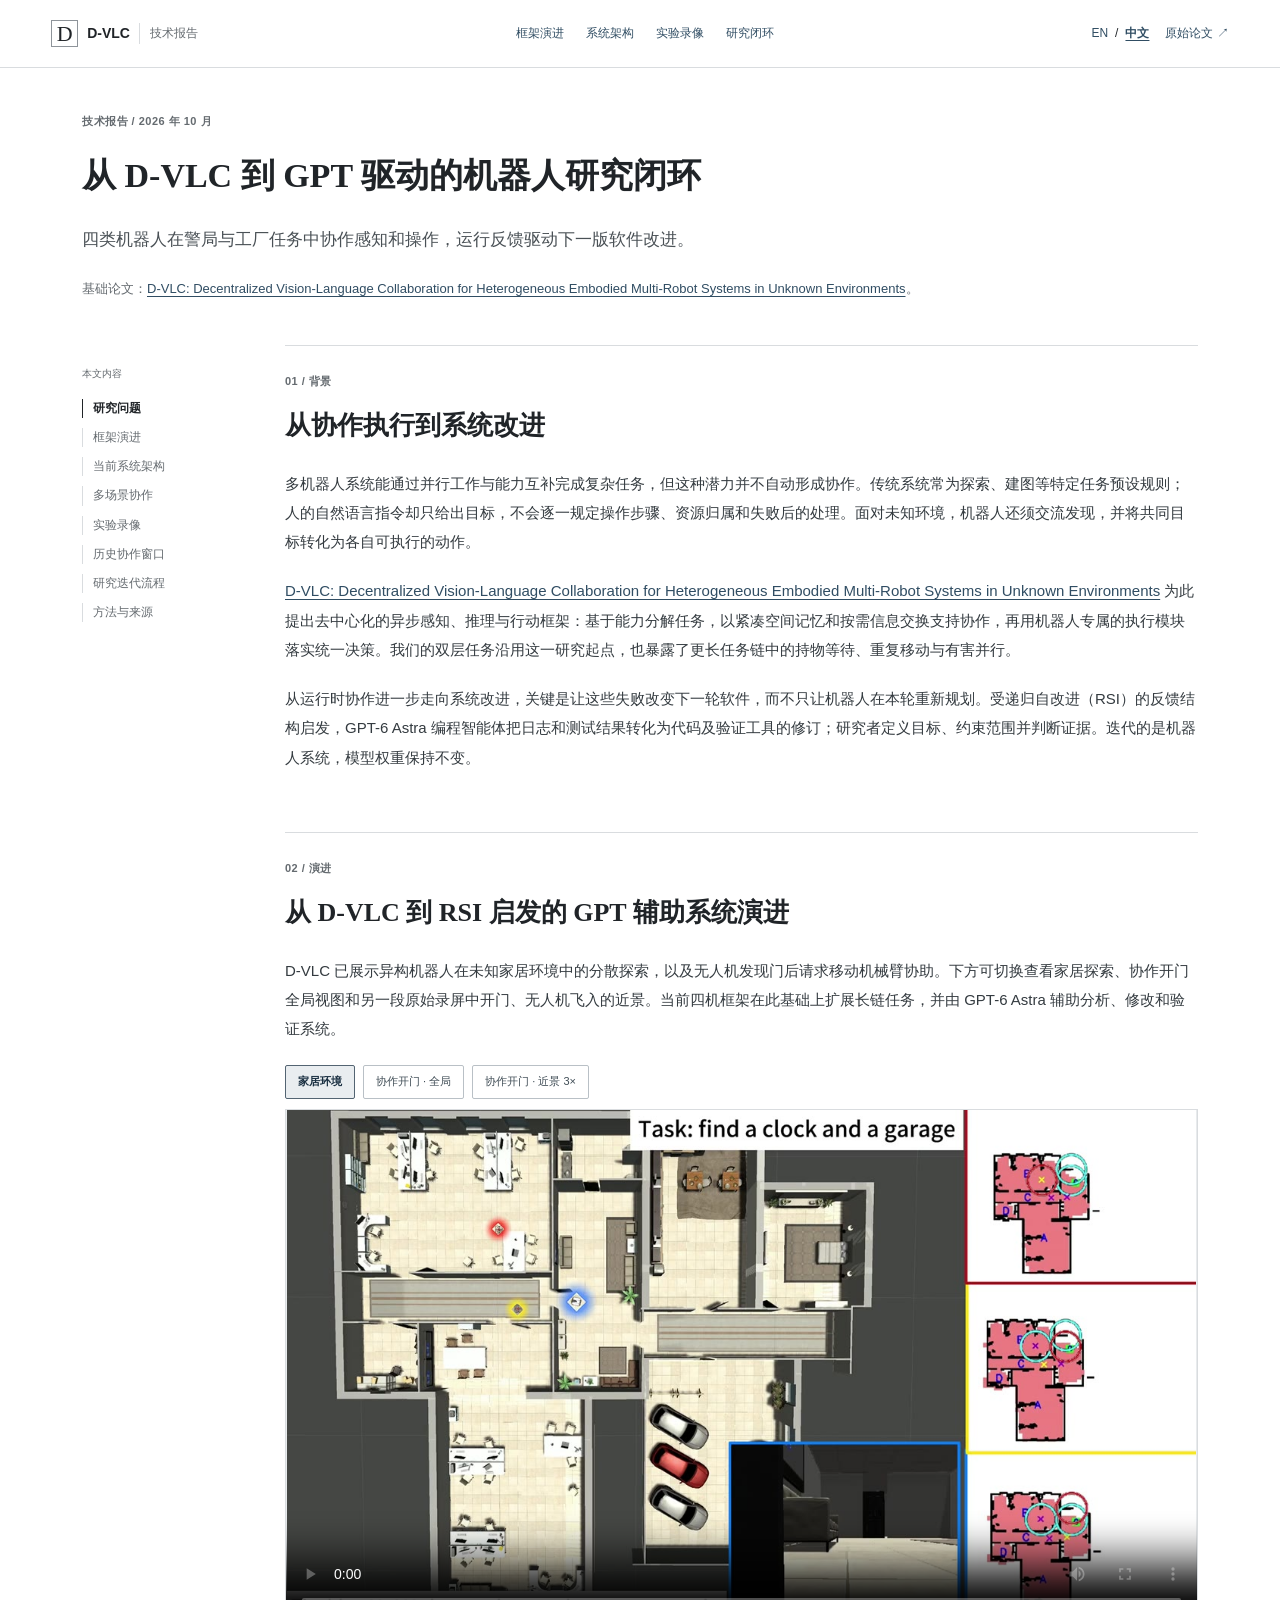
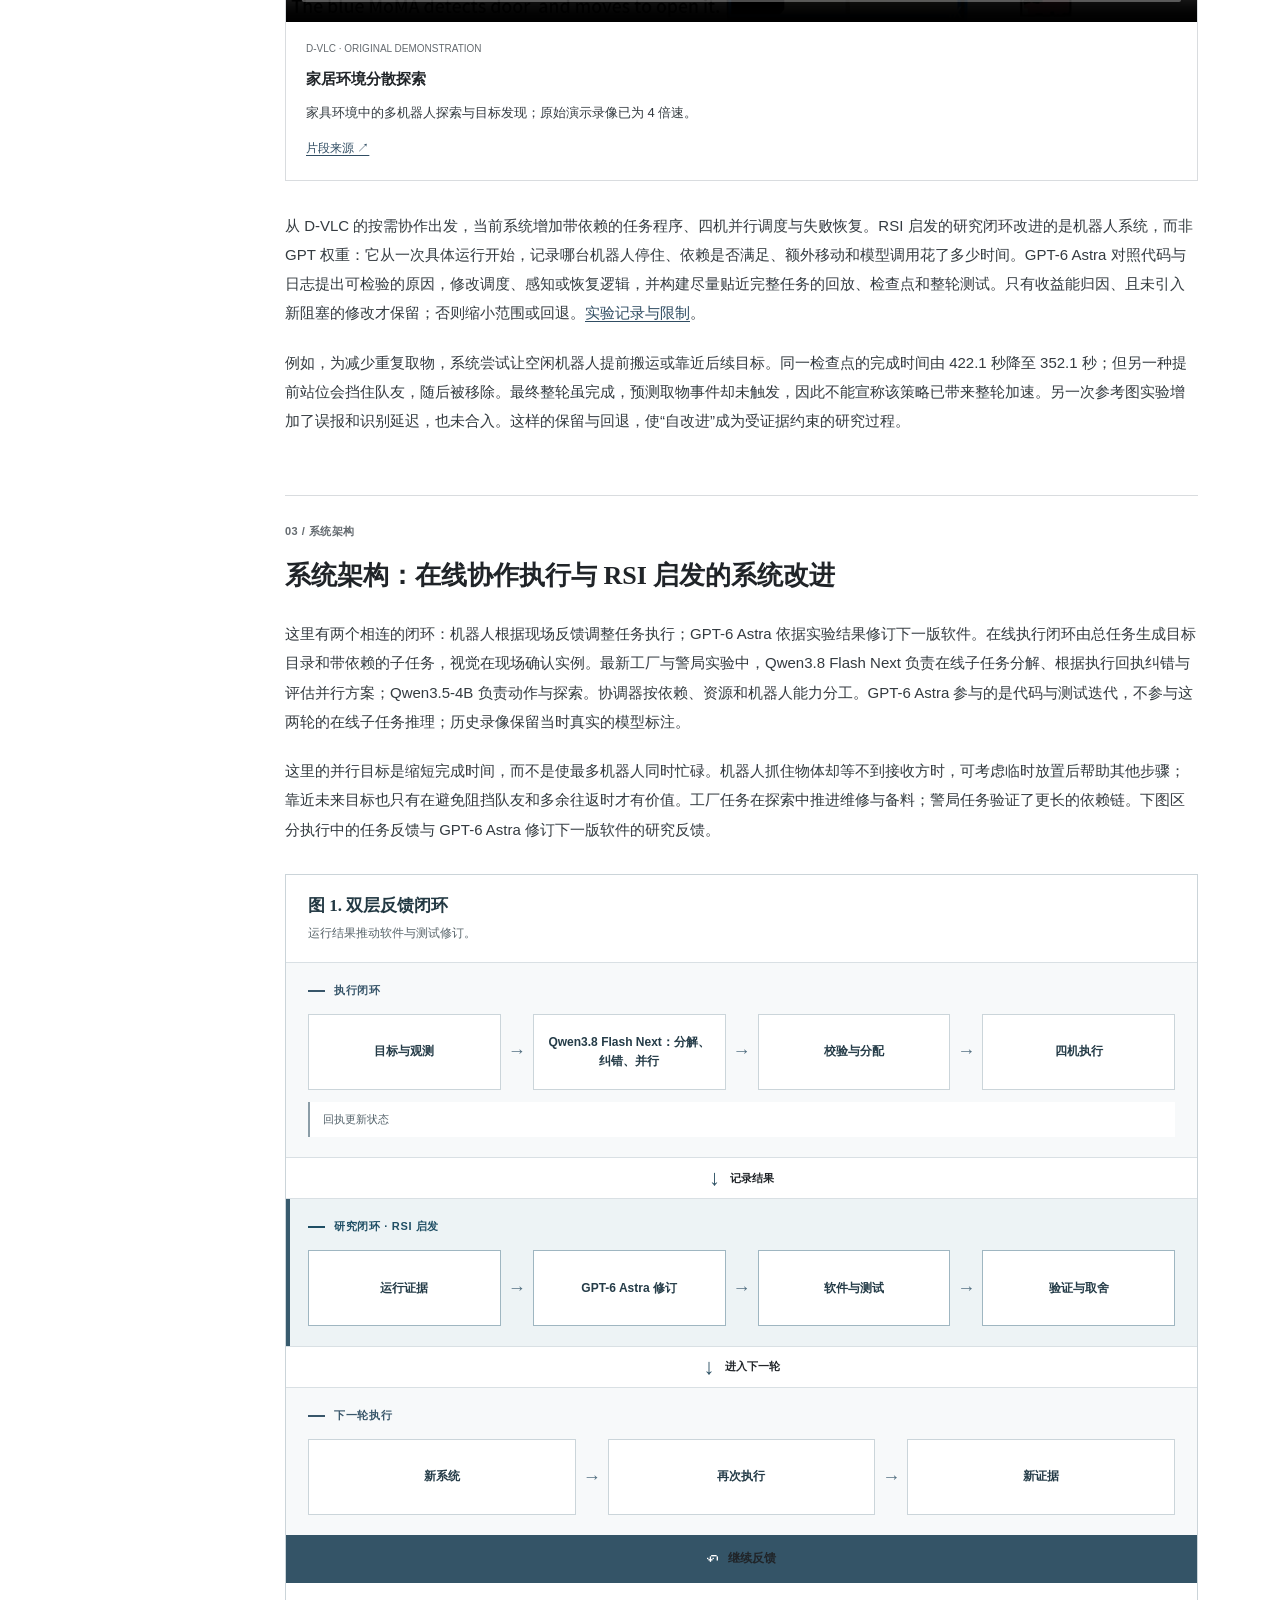
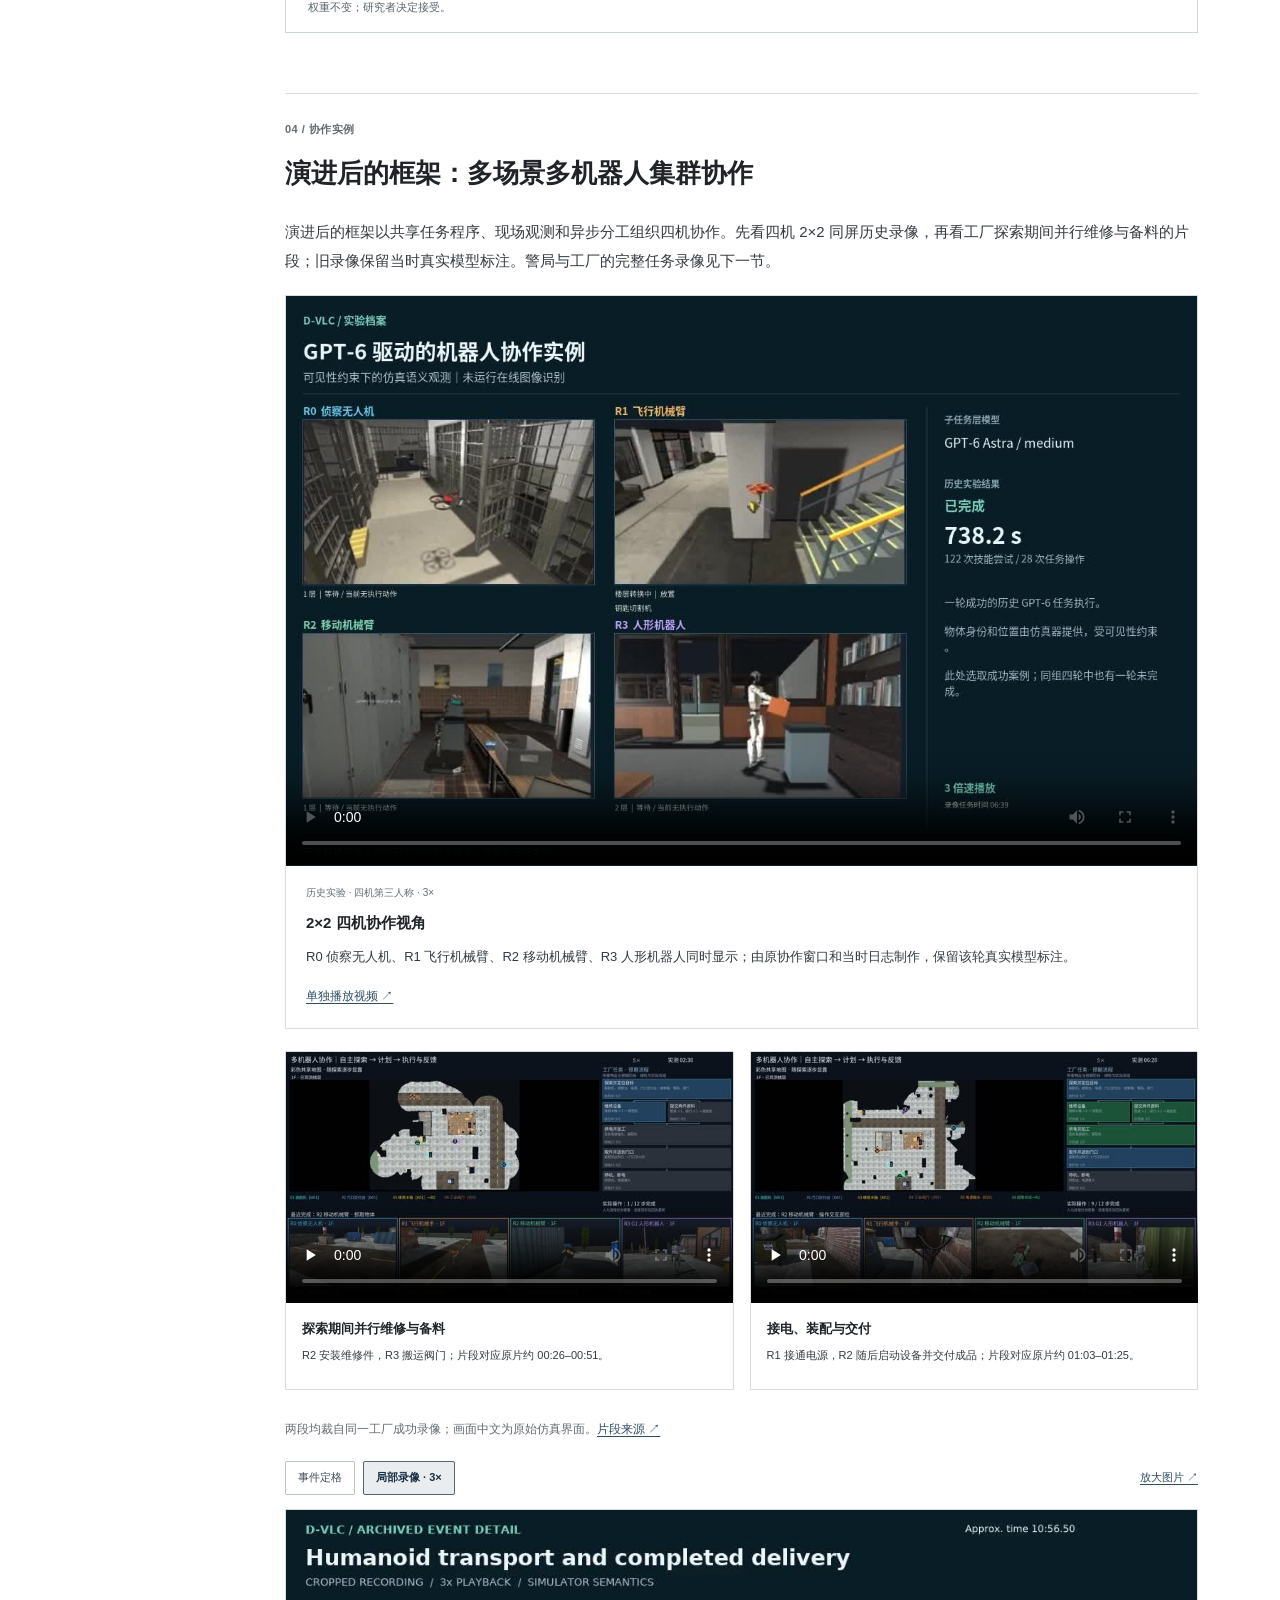
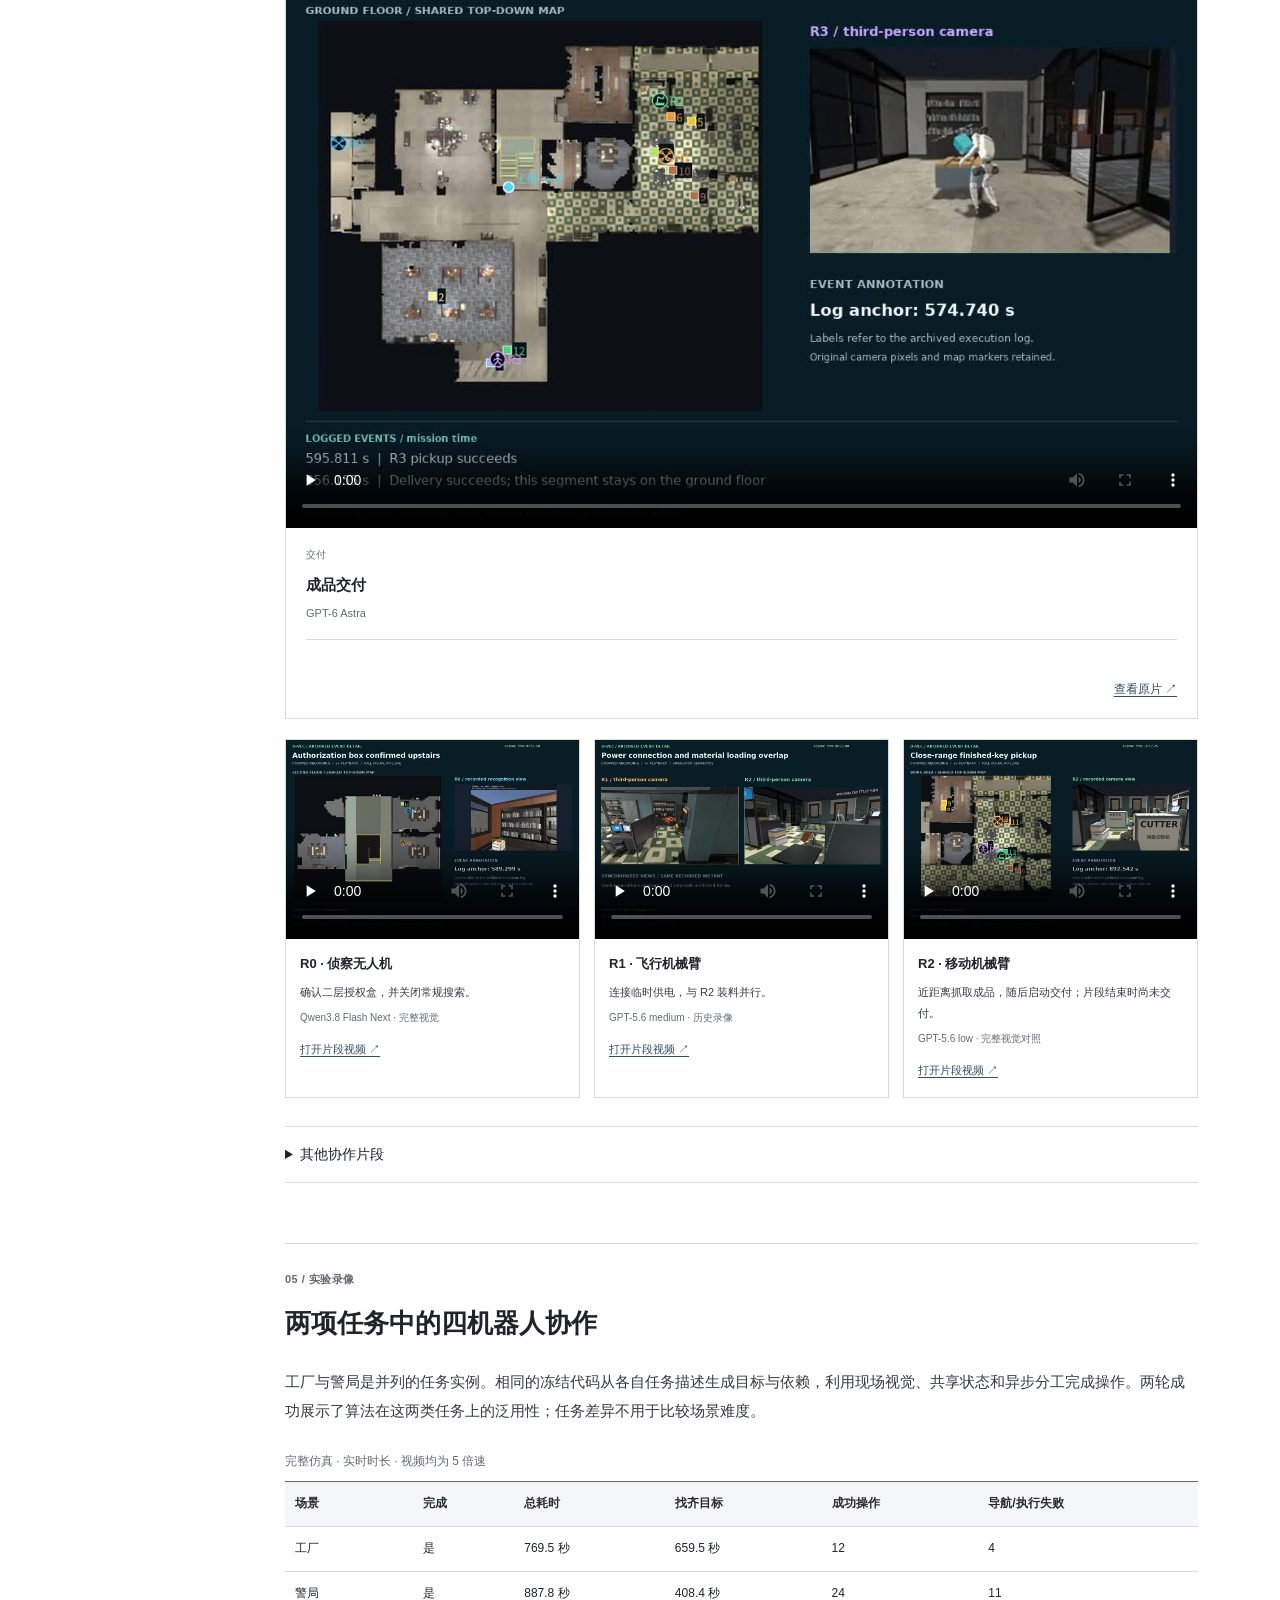
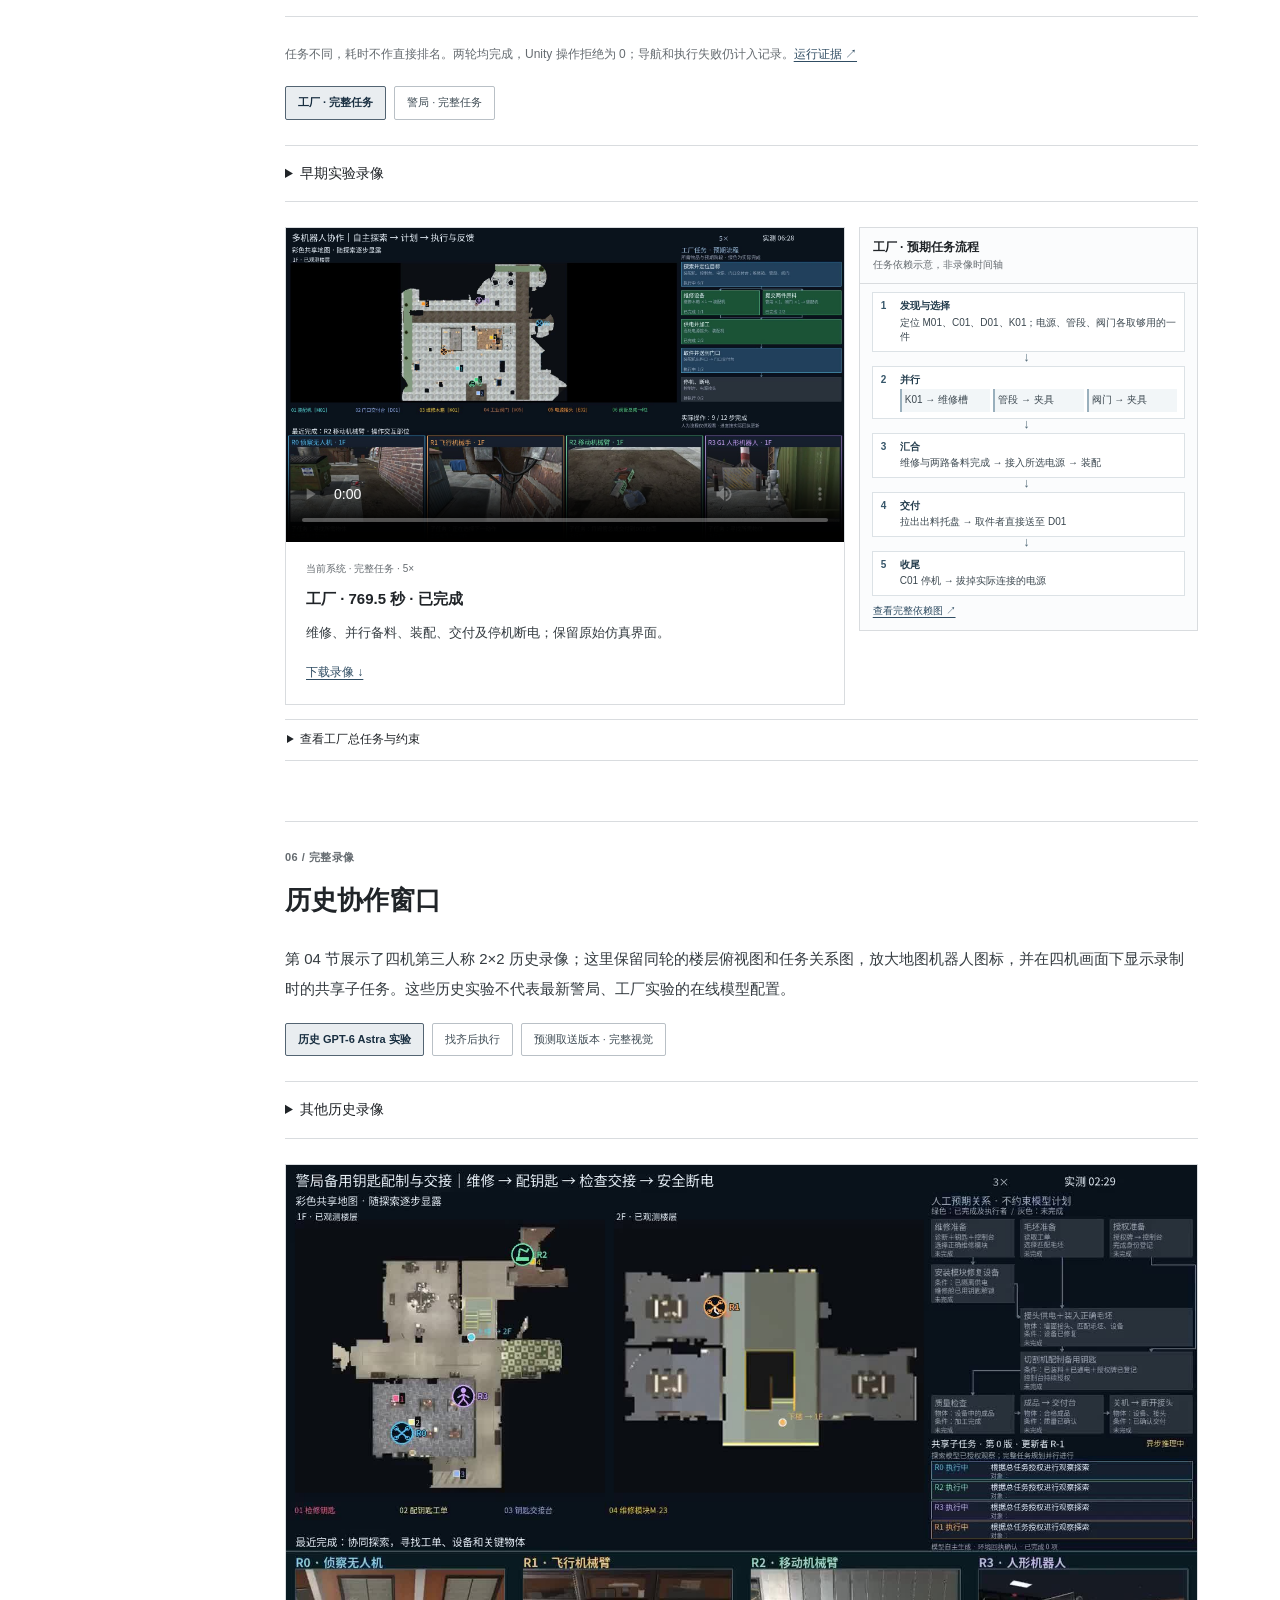
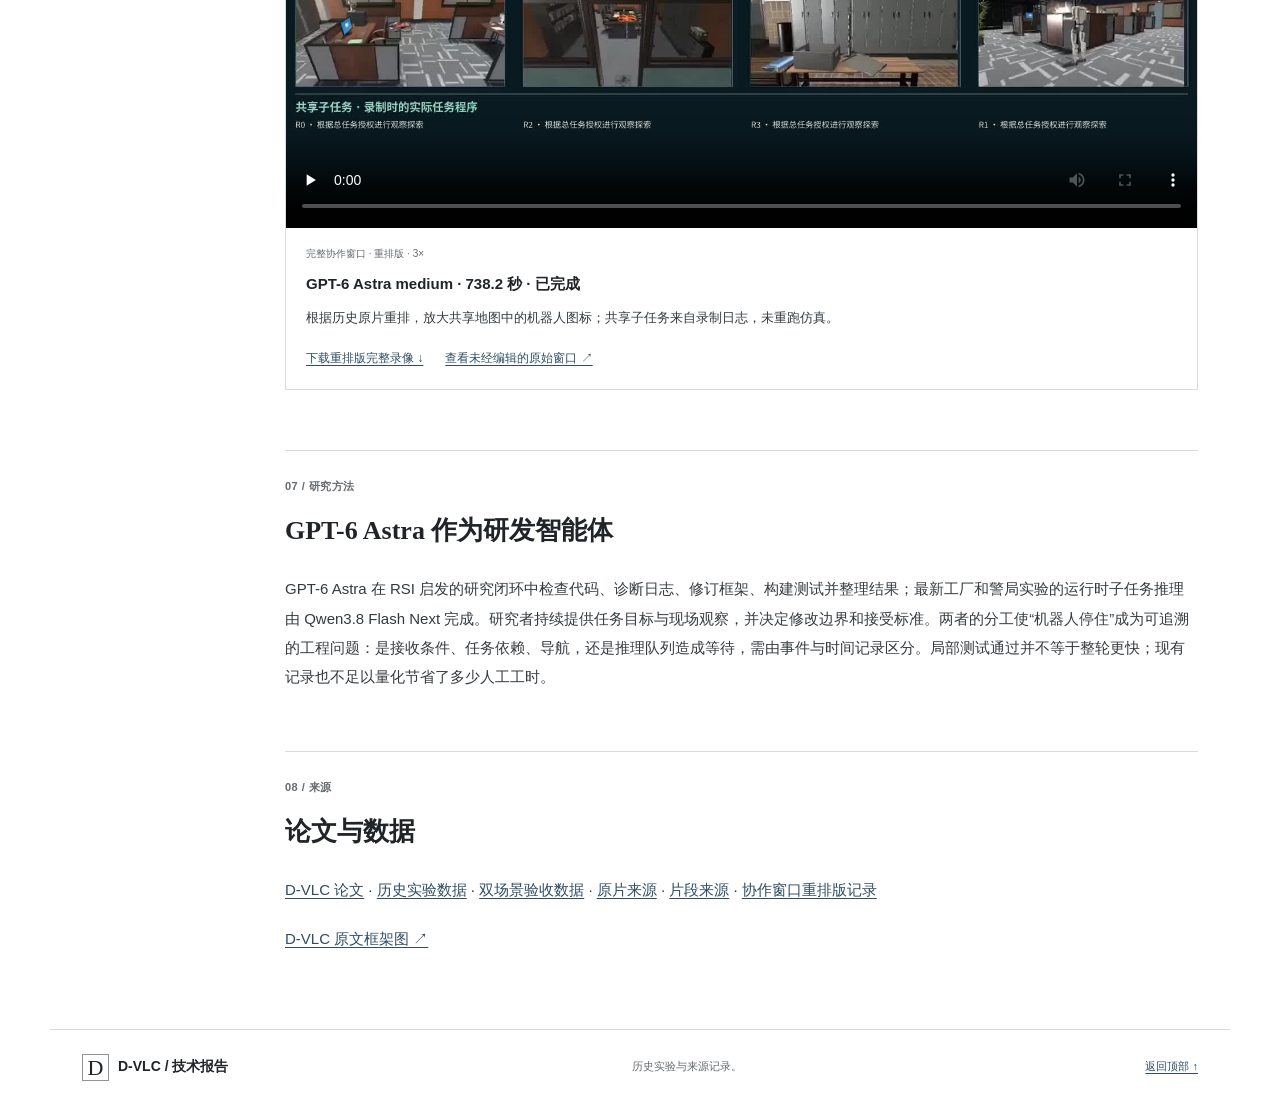
==== commit 180b0a7b: "Place four-camera cooperation film with collaboration examples" ====
--- a/zh.html
+++ b/zh.html
@@ -29,7 +29,7 @@
 <div class="cycle-recurrence"><span aria-hidden="true">↶</span><strong>继续反馈</strong></div>
 <p class="figure-note">权重不变；研究者决定接受。</p>
 </figure></section>
-<section id="highlights"><div class="section-number">04 / 协作实例</div><h2>演进后的框架：多场景多机器人集群协作</h2><p>演进后的框架以共享任务程序、现场观测和异步分工组织四机协作。工厂片段展示探索期间同时维修与备料；其他片段来自早期实验，保留其真实模型标注。警局与工厂的完整任务录像见下一节。</p><div class="scene-clips"><figure class="video-figure"><video controls playsinline preload="none" poster="assets/scenes/factory-32.jpg" src="assets/scenes/factory-repair-and-staging.mp4" aria-label="工厂维修与备料片段"></video><figcaption><strong>探索期间并行维修与备料</strong><p>R2 安装维修件，R3 搬运阀门；片段对应原片约 00:26–00:51。</p></figcaption></figure><figure class="video-figure"><video controls playsinline preload="none" poster="assets/scenes/factory-78.jpg" src="assets/scenes/factory-power-and-delivery.mp4" aria-label="工厂接电加工与交付片段"></video><figcaption><strong>接电、装配与交付</strong><p>R1 接通电源，R2 随后启动设备并交付成品；片段对应原片约 01:03–01:25。</p></figcaption></figure></div><p class="figure-note">两段均裁自同一工厂成功录像；画面中文为原始仿真界面。<a href="assets/scenes/evidence.json">片段来源 ↗</a></p><div aria-label="局部画面显示方式" class="focus-controls" role="group"><button aria-pressed="false" data-focus-mode="still" type="button">事件定格</button><button aria-pressed="true" class="selected" data-focus-mode="video" type="button">局部录像 · 3×</button><a href="assets/focus/humanoid-delivery.jpg" id="highlight-fullsize" target="_blank">放大图片 ↗</a></div><figure class="video-figure highlight-feature"><img alt="R3 第三人称视角与一层俯视图" height="760" hidden id="highlight-still" src="assets/focus/humanoid-delivery.jpg" width="1120"/><video aria-label="当前精彩片段" controls="" id="highlight-video" playsinline="" poster="assets/focus/humanoid-delivery.jpg" preload="none" src="assets/focus/humanoid-delivery.mp4"></video><figcaption aria-live="polite"><span class="experiment-tag" id="highlight-tag">交付</span><strong id="highlight-title">成品交付</strong><span class="clip-source" id="highlight-run">GPT-6 Astra</span><p id="highlight-description"></p><p class="view-label" id="highlight-view"></p><ol class="event-ledger" id="highlight-events"></ol><div class="clip-meta"><span id="highlight-time"></span><a data-context="humanoid-delivery" href="#archive" id="highlight-context">查看原片 ↗</a></div></figcaption></figure><div class="robot-video-grid" aria-label="其他三种机器人片段"><figure class="video-figure robot-clip"><video aria-label="R0 · 侦察无人机 · 确认二层授权盒，并关闭常规搜索。" controls playsinline preload="none" poster="assets/focus/recognition-authorization.jpg" src="assets/focus/recognition-authorization.mp4"></video><figcaption><strong>R0 · 侦察无人机</strong><p>确认二层授权盒，并关闭常规搜索。</p><span class="clip-source">Qwen3.8 Flash Next · 完整视觉</span><a href="assets/focus/recognition-authorization.mp4" target="_blank" rel="noopener">打开片段视频 ↗</a></figcaption></figure><figure class="video-figure robot-clip"><video aria-label="R1 · 飞行机械臂 · 连接临时供电，与 R2 装料并行。" controls playsinline preload="none" poster="assets/focus/power-and-loading.jpg" src="assets/focus/power-and-loading.mp4"></video><figcaption><strong>R1 · 飞行机械臂</strong><p>连接临时供电，与 R2 装料并行。</p><span class="clip-source">GPT-5.6 medium · 历史录像</span><a href="assets/focus/power-and-loading.mp4" target="_blank" rel="noopener">打开片段视频 ↗</a></figcaption></figure><figure class="video-figure robot-clip"><video aria-label="R2 · 移动机械臂 · 近距离抓取成品，随后启动交付；片段结束时尚未交付。" controls playsinline preload="none" poster="assets/focus/close-pickup.jpg" src="assets/focus/close-pickup.mp4"></video><figcaption><strong>R2 · 移动机械臂</strong><p>近距离抓取成品，随后启动交付；片段结束时尚未交付。</p><span class="clip-source">GPT-5.6 low · 完整视觉对照</span><a href="assets/focus/close-pickup.mp4" target="_blank" rel="noopener">打开片段视频 ↗</a></figcaption></figure></div><details><summary>其他协作片段</summary><div class="highlight-grid"><button aria-pressed="false" class="highlight-card" data-highlight="parallel-repair"><img alt="R1 与 R3 的同步第三人称视角" loading="lazy" src="assets/focus/parallel-repair.jpg"/><strong>维修并行</strong></button><button aria-pressed="false" class="highlight-card" data-highlight="power-and-loading"><img alt="R1 与 R2 的同步第三人称视角" loading="lazy" src="assets/focus/power-and-loading.jpg"/><strong>加工准备</strong></button><button aria-pressed="false" class="highlight-card" data-highlight="close-pickup"><img alt="R2 记录相机与工作区俯视图" loading="lazy" src="assets/focus/close-pickup.jpg"/><strong>近距离抓取</strong></button></div></details></section><section id="demos"><span id="multi-scene" class="fragment-alias" aria-hidden="true"></span><div class="section-number">05 / 实验录像</div><h2>两项任务中的四机器人协作</h2><p>工厂与警局是并列的任务实例。相同的冻结代码从各自任务描述生成目标与依赖，利用现场视觉、共享状态和异步分工完成操作。两轮成功展示了算法在这两类任务上的泛用性；任务差异不用于比较场景难度。</p><div class="table-scroll"><table class="scene-table"><caption>完整仿真 · 实时时长 · 视频均为 5 倍速</caption><thead><tr><th>场景</th><th>完成</th><th>总耗时</th><th>找齐目标</th><th>成功操作</th><th>导航/执行失败</th></tr></thead><tbody><tr><td>工厂</td><td>是</td><td>769.5 秒</td><td>659.5 秒</td><td>12</td><td>4</td></tr><tr><td>警局</td><td>是</td><td>887.8 秒</td><td>408.4 秒</td><td>24</td><td>11</td></tr></tbody></table></div><p class="scene-note">任务不同，耗时不作直接排名。两轮均完成，Unity 操作拒绝为 0；导航和执行失败仍计入记录。<a href="assets/scenes/evidence.json">运行证据 ↗</a></p><div aria-label="选择实验" class="demo-tabs" role="group"><button aria-pressed="true" class="active" data-demo="factory">工厂 · 完整任务</button><button aria-pressed="false" data-demo="police">警局 · 完整任务</button></div><details><summary>早期实验录像</summary><div class="demo-tabs"><button aria-pressed="false" data-demo="gpt6-semantic">历史 GPT-6 Astra 实验</button><button aria-pressed="false" data-demo="known-state">找齐后的检查点</button><button aria-pressed="false" data-demo="gpt56-semantic">GPT 快速执行</button><button aria-pressed="false" data-demo="gpt56-visual">完整视觉流程</button></div></details><div class="mission-showcase"><figure class="video-figure"><video aria-label="工厂任务完整成功录像，五倍速" class="current-scene" controls id="experiment-video" playsinline poster="assets/scenes/factory-poster.jpg" preload="metadata" src="assets/scenes/factory-full-5x.mp4"></video><figcaption><span class="experiment-tag" id="demo-tag">当前系统 · 完整任务 · 5×</span><strong id="demo-title">工厂 · 769.5 秒 · 已完成</strong><p id="demo-description">维修、并行备料、装配、交付及停机断电；保留原始仿真界面。</p><a download href="assets/scenes/factory-full-5x.mp4" id="demo-download">下载录像 ↓</a></figcaption></figure><aside class="mission-flow-side"><figure class="compact-flow" data-mission-panel="factory" aria-label="工厂 · 预期任务流程"><figcaption><strong>工厂 · 预期任务流程</strong><span>任务依赖示意，非录像时间轴</span></figcaption><ol class="flow-steps"><li><b>发现与选择</b><span>定位 M01、C01、D01、K01；电源、管段、阀门各取够用的一件</span></li><li><b>并行</b><div class="flow-parallel"><span>K01 → 维修槽</span><span>管段 → 夹具</span><span>阀门 → 夹具</span></div></li><li><b>汇合</b><span>维修与两路备料完成 → 接入所选电源 → 装配</span></li><li><b>交付</b><span>拉出出料托盘 → 取件者直接送至 D01</span></li><li><b>收尾</b><span>C01 停机 → 拔掉实际连接的电源</span></li></ol><a href="assets/scenes/factory-flow-zh.svg" target="_blank" rel="noopener">查看完整依赖图 ↗</a></figure><figure class="compact-flow" data-mission-panel="police" hidden aria-label="警局 · 预期任务流程"><figcaption><strong>警局 · 预期任务流程</strong><span>任务依赖示意，非录像时间轴</span></figcaption><ol class="flow-steps"><li><b>发现与选择</b><span>读 ORDER 选毛坯；诊断 CUTTER 选模块</span></li><li><b>并行</b><div class="flow-parallel"><span>确认隔离 → KEY 开舱 → 换模块 → 装毛坯</span><span>PERMIT → CONTROL 登记</span></div></li><li><b>汇合</b><span>接入 POWER；工单、维修、装料、供电、授权均就绪</span></li><li><b>双机配合</b><span>机器人 A 持续按授权，机器人 B 启动；成功后松开</span></li><li><b>交付与收尾</b><span>KEYS 质检合格 → DELIVERY 交付 → 停机 → 拔电</span></li></ol><a href="assets/scenes/police-flow-zh.svg" target="_blank" rel="noopener">查看完整依赖图 ↗</a></figure></aside></div><div class="mission-briefs"><div class="mission-brief" data-brief-panel="factory"><details class="mission-text"><summary>查看工厂总任务与约束</summary><div class="detail-body"><p>协同探索停产工厂，修好装配机 M01，制作阀管总成并交付到大门内侧的 D01，最后停机断电。需确认 M01、C01、D01、K01，以及 E01/E02/E03 中的一个电源、P01/P02/PIPE03/P04 中的一根管段、V01–V05 中的一只阀门，共七项目标。同类找到够用的即可，其余位置未知。</p><p>初始机器已隔离、维修舱已打开，电源未接。K01 是整件更换的组件，装进维修槽；管段和阀门分别送入备料夹具。维修与两路备料可边找边做；全部完成后才接电开工。</p><p>从 M01 出料托盘拉出成品后，取件者已持有成品，应直接交付 D01，不再搜索或另抓一次。交付后用 C01 停机，再拔掉实际连接的电源；机器人按能力与现场反馈自主分工。</p></div></details></div><div class="mission-brief" data-brief-panel="police" hidden><details class="mission-text"><summary>查看警局总任务与约束</summary><div class="detail-body"><p>协同探索警局，修好钥匙切割机，按工单制作一批备用钥匙；检查合格后送交接台，结束时停机断电。表面标签有 ORDER、CUTTER、CONTROL、KEY、PERMIT、POWER、DELIVERY、KEYS；维修模块候选为 M-17/M-23/M-41，毛坯候选为 B-AL/B-CU。模块依据现场诊断，毛坯依据工单选择，位置均未知。</p><p>POWER 初始未接，检修前无需先拔电。先确认断电与隔离，用 KEY 插入、转锁、打开维修舱；更换匹配模块后装入匹配毛坯，再接电。PERMIT 可同时送至 CONTROL 登记。</p><p>读完工单、修好机器、装好毛坯、接好电且登记授权后，由一台机器人持续按住授权按钮，另一台启动 CUTTER；确认启动成功后才能松开。KEYS 制成并检查合格后取走交付；交付后在 CONTROL 停机，最后拔掉 POWER。机器人按能力与现场反馈自主分工。</p></div></details></div></div></section><section id="archive"><div class="section-number">06 / 完整录像</div><h2>历史协作窗口</h2><p>先看四机第三人称 2×2 历史录像；下方另一版保留楼层俯视图和任务关系图，放大地图机器人图标，并在四机画面下显示录制时的共享子任务。两段均为历史实验，不代表最新警局、工厂实验的在线模型配置。</p><figure class="video-figure four-camera-feature"><video aria-label="四机第三人称协作，2×2 历史录像" controls playsinline preload="metadata" poster="assets/zh/gpt6-semantic.jpg?v=3" src="assets/zh/gpt6-semantic.mp4?v=3"></video><figcaption><span class="experiment-tag">历史实验 · 四机第三人称 · 3×</span><strong>2×2 四机协作视角</strong><p>R0 侦察无人机、R1 飞行机械臂、R2 移动机械臂、R3 人形机器人同时显示；由原协作窗口和当时日志制作，保留该轮真实模型标注。</p><a href="assets/zh/gpt6-semantic.mp4?v=3" target="_blank" rel="noopener">单独播放视频 ↗</a></figcaption></figure><div aria-label="选择完整录像" class="demo-tabs" role="group"><button aria-pressed="true" class="active" data-archive="gpt6-semantic">历史 GPT-6 Astra 实验</button><button aria-pressed="false" class="" data-archive="known-state">找齐后执行</button><button aria-pressed="false" class="" data-archive="predictive">预测取送版本 · 完整视觉</button></div><details><summary>其他历史录像</summary><div class="demo-tabs"><button aria-pressed="false" class="" data-archive="gpt56-semantic">GPT-5.6 快速执行</button><button aria-pressed="false" class="" data-archive="gpt56-visual">GPT-5.6 完整视觉</button></div></details><figure class="video-figure archive-feature reframed"><video aria-label="完整协作窗口 · 重排版 · 3×" controls="" id="archive-video" playsinline="" poster="assets/archive/gpt6-semantic-reframed-zh-3x.jpg?v=5" preload="none" src="assets/archive/gpt6-semantic-reframed-zh-3x.mp4?v=5"></video><figcaption aria-live="polite"><span class="experiment-tag" id="archive-tag">完整协作窗口 · 重排版 · 3×</span><strong id="archive-title">GPT-6 Astra medium · 738.2 秒 · 已完成</strong><p id="archive-description">根据历史原片重排，放大共享地图中的机器人图标；共享子任务来自录制日志，未重跑仿真。</p><a download="" href="assets/archive/gpt6-semantic-reframed-zh-3x.mp4?v=5" id="archive-download">下载重排版完整录像 ↓</a><a href="assets/archive/gpt6-semantic-swarm-3x.mp4" id="archive-original">查看未经编辑的原始窗口 ↗</a></figcaption></figure></section>
+<section id="highlights"><div class="section-number">04 / 协作实例</div><h2>演进后的框架：多场景多机器人集群协作</h2><p>演进后的框架以共享任务程序、现场观测和异步分工组织四机协作。先看四机 2×2 同屏历史录像，再看工厂探索期间并行维修与备料的片段；旧录像保留当时真实模型标注。警局与工厂的完整任务录像见下一节。</p><figure class="video-figure four-camera-feature"><video aria-label="四机第三人称协作，2×2 历史录像" controls playsinline preload="metadata" poster="assets/zh/gpt6-semantic.jpg?v=3" src="assets/zh/gpt6-semantic.mp4?v=3"></video><figcaption><span class="experiment-tag">历史实验 · 四机第三人称 · 3×</span><strong>2×2 四机协作视角</strong><p>R0 侦察无人机、R1 飞行机械臂、R2 移动机械臂、R3 人形机器人同时显示；由原协作窗口和当时日志制作，保留该轮真实模型标注。</p><a href="assets/zh/gpt6-semantic.mp4?v=3" target="_blank" rel="noopener">单独播放视频 ↗</a></figcaption></figure><div class="scene-clips"><figure class="video-figure"><video controls playsinline preload="none" poster="assets/scenes/factory-32.jpg" src="assets/scenes/factory-repair-and-staging.mp4" aria-label="工厂维修与备料片段"></video><figcaption><strong>探索期间并行维修与备料</strong><p>R2 安装维修件，R3 搬运阀门；片段对应原片约 00:26–00:51。</p></figcaption></figure><figure class="video-figure"><video controls playsinline preload="none" poster="assets/scenes/factory-78.jpg" src="assets/scenes/factory-power-and-delivery.mp4" aria-label="工厂接电加工与交付片段"></video><figcaption><strong>接电、装配与交付</strong><p>R1 接通电源，R2 随后启动设备并交付成品；片段对应原片约 01:03–01:25。</p></figcaption></figure></div><p class="figure-note">两段均裁自同一工厂成功录像；画面中文为原始仿真界面。<a href="assets/scenes/evidence.json">片段来源 ↗</a></p><div aria-label="局部画面显示方式" class="focus-controls" role="group"><button aria-pressed="false" data-focus-mode="still" type="button">事件定格</button><button aria-pressed="true" class="selected" data-focus-mode="video" type="button">局部录像 · 3×</button><a href="assets/focus/humanoid-delivery.jpg" id="highlight-fullsize" target="_blank">放大图片 ↗</a></div><figure class="video-figure highlight-feature"><img alt="R3 第三人称视角与一层俯视图" height="760" hidden id="highlight-still" src="assets/focus/humanoid-delivery.jpg" width="1120"/><video aria-label="当前精彩片段" controls="" id="highlight-video" playsinline="" poster="assets/focus/humanoid-delivery.jpg" preload="none" src="assets/focus/humanoid-delivery.mp4"></video><figcaption aria-live="polite"><span class="experiment-tag" id="highlight-tag">交付</span><strong id="highlight-title">成品交付</strong><span class="clip-source" id="highlight-run">GPT-6 Astra</span><p id="highlight-description"></p><p class="view-label" id="highlight-view"></p><ol class="event-ledger" id="highlight-events"></ol><div class="clip-meta"><span id="highlight-time"></span><a data-context="humanoid-delivery" href="#archive" id="highlight-context">查看原片 ↗</a></div></figcaption></figure><div class="robot-video-grid" aria-label="其他三种机器人片段"><figure class="video-figure robot-clip"><video aria-label="R0 · 侦察无人机 · 确认二层授权盒，并关闭常规搜索。" controls playsinline preload="none" poster="assets/focus/recognition-authorization.jpg" src="assets/focus/recognition-authorization.mp4"></video><figcaption><strong>R0 · 侦察无人机</strong><p>确认二层授权盒，并关闭常规搜索。</p><span class="clip-source">Qwen3.8 Flash Next · 完整视觉</span><a href="assets/focus/recognition-authorization.mp4" target="_blank" rel="noopener">打开片段视频 ↗</a></figcaption></figure><figure class="video-figure robot-clip"><video aria-label="R1 · 飞行机械臂 · 连接临时供电，与 R2 装料并行。" controls playsinline preload="none" poster="assets/focus/power-and-loading.jpg" src="assets/focus/power-and-loading.mp4"></video><figcaption><strong>R1 · 飞行机械臂</strong><p>连接临时供电，与 R2 装料并行。</p><span class="clip-source">GPT-5.6 medium · 历史录像</span><a href="assets/focus/power-and-loading.mp4" target="_blank" rel="noopener">打开片段视频 ↗</a></figcaption></figure><figure class="video-figure robot-clip"><video aria-label="R2 · 移动机械臂 · 近距离抓取成品，随后启动交付；片段结束时尚未交付。" controls playsinline preload="none" poster="assets/focus/close-pickup.jpg" src="assets/focus/close-pickup.mp4"></video><figcaption><strong>R2 · 移动机械臂</strong><p>近距离抓取成品，随后启动交付；片段结束时尚未交付。</p><span class="clip-source">GPT-5.6 low · 完整视觉对照</span><a href="assets/focus/close-pickup.mp4" target="_blank" rel="noopener">打开片段视频 ↗</a></figcaption></figure></div><details><summary>其他协作片段</summary><div class="highlight-grid"><button aria-pressed="false" class="highlight-card" data-highlight="parallel-repair"><img alt="R1 与 R3 的同步第三人称视角" loading="lazy" src="assets/focus/parallel-repair.jpg"/><strong>维修并行</strong></button><button aria-pressed="false" class="highlight-card" data-highlight="power-and-loading"><img alt="R1 与 R2 的同步第三人称视角" loading="lazy" src="assets/focus/power-and-loading.jpg"/><strong>加工准备</strong></button><button aria-pressed="false" class="highlight-card" data-highlight="close-pickup"><img alt="R2 记录相机与工作区俯视图" loading="lazy" src="assets/focus/close-pickup.jpg"/><strong>近距离抓取</strong></button></div></details></section><section id="demos"><span id="multi-scene" class="fragment-alias" aria-hidden="true"></span><div class="section-number">05 / 实验录像</div><h2>两项任务中的四机器人协作</h2><p>工厂与警局是并列的任务实例。相同的冻结代码从各自任务描述生成目标与依赖，利用现场视觉、共享状态和异步分工完成操作。两轮成功展示了算法在这两类任务上的泛用性；任务差异不用于比较场景难度。</p><div class="table-scroll"><table class="scene-table"><caption>完整仿真 · 实时时长 · 视频均为 5 倍速</caption><thead><tr><th>场景</th><th>完成</th><th>总耗时</th><th>找齐目标</th><th>成功操作</th><th>导航/执行失败</th></tr></thead><tbody><tr><td>工厂</td><td>是</td><td>769.5 秒</td><td>659.5 秒</td><td>12</td><td>4</td></tr><tr><td>警局</td><td>是</td><td>887.8 秒</td><td>408.4 秒</td><td>24</td><td>11</td></tr></tbody></table></div><p class="scene-note">任务不同，耗时不作直接排名。两轮均完成，Unity 操作拒绝为 0；导航和执行失败仍计入记录。<a href="assets/scenes/evidence.json">运行证据 ↗</a></p><div aria-label="选择实验" class="demo-tabs" role="group"><button aria-pressed="true" class="active" data-demo="factory">工厂 · 完整任务</button><button aria-pressed="false" data-demo="police">警局 · 完整任务</button></div><details><summary>早期实验录像</summary><div class="demo-tabs"><button aria-pressed="false" data-demo="gpt6-semantic">历史 GPT-6 Astra 实验</button><button aria-pressed="false" data-demo="known-state">找齐后的检查点</button><button aria-pressed="false" data-demo="gpt56-semantic">GPT 快速执行</button><button aria-pressed="false" data-demo="gpt56-visual">完整视觉流程</button></div></details><div class="mission-showcase"><figure class="video-figure"><video aria-label="工厂任务完整成功录像，五倍速" class="current-scene" controls id="experiment-video" playsinline poster="assets/scenes/factory-poster.jpg" preload="metadata" src="assets/scenes/factory-full-5x.mp4"></video><figcaption><span class="experiment-tag" id="demo-tag">当前系统 · 完整任务 · 5×</span><strong id="demo-title">工厂 · 769.5 秒 · 已完成</strong><p id="demo-description">维修、并行备料、装配、交付及停机断电；保留原始仿真界面。</p><a download href="assets/scenes/factory-full-5x.mp4" id="demo-download">下载录像 ↓</a></figcaption></figure><aside class="mission-flow-side"><figure class="compact-flow" data-mission-panel="factory" aria-label="工厂 · 预期任务流程"><figcaption><strong>工厂 · 预期任务流程</strong><span>任务依赖示意，非录像时间轴</span></figcaption><ol class="flow-steps"><li><b>发现与选择</b><span>定位 M01、C01、D01、K01；电源、管段、阀门各取够用的一件</span></li><li><b>并行</b><div class="flow-parallel"><span>K01 → 维修槽</span><span>管段 → 夹具</span><span>阀门 → 夹具</span></div></li><li><b>汇合</b><span>维修与两路备料完成 → 接入所选电源 → 装配</span></li><li><b>交付</b><span>拉出出料托盘 → 取件者直接送至 D01</span></li><li><b>收尾</b><span>C01 停机 → 拔掉实际连接的电源</span></li></ol><a href="assets/scenes/factory-flow-zh.svg" target="_blank" rel="noopener">查看完整依赖图 ↗</a></figure><figure class="compact-flow" data-mission-panel="police" hidden aria-label="警局 · 预期任务流程"><figcaption><strong>警局 · 预期任务流程</strong><span>任务依赖示意，非录像时间轴</span></figcaption><ol class="flow-steps"><li><b>发现与选择</b><span>读 ORDER 选毛坯；诊断 CUTTER 选模块</span></li><li><b>并行</b><div class="flow-parallel"><span>确认隔离 → KEY 开舱 → 换模块 → 装毛坯</span><span>PERMIT → CONTROL 登记</span></div></li><li><b>汇合</b><span>接入 POWER；工单、维修、装料、供电、授权均就绪</span></li><li><b>双机配合</b><span>机器人 A 持续按授权，机器人 B 启动；成功后松开</span></li><li><b>交付与收尾</b><span>KEYS 质检合格 → DELIVERY 交付 → 停机 → 拔电</span></li></ol><a href="assets/scenes/police-flow-zh.svg" target="_blank" rel="noopener">查看完整依赖图 ↗</a></figure></aside></div><div class="mission-briefs"><div class="mission-brief" data-brief-panel="factory"><details class="mission-text"><summary>查看工厂总任务与约束</summary><div class="detail-body"><p>协同探索停产工厂，修好装配机 M01，制作阀管总成并交付到大门内侧的 D01，最后停机断电。需确认 M01、C01、D01、K01，以及 E01/E02/E03 中的一个电源、P01/P02/PIPE03/P04 中的一根管段、V01–V05 中的一只阀门，共七项目标。同类找到够用的即可，其余位置未知。</p><p>初始机器已隔离、维修舱已打开，电源未接。K01 是整件更换的组件，装进维修槽；管段和阀门分别送入备料夹具。维修与两路备料可边找边做；全部完成后才接电开工。</p><p>从 M01 出料托盘拉出成品后，取件者已持有成品，应直接交付 D01，不再搜索或另抓一次。交付后用 C01 停机，再拔掉实际连接的电源；机器人按能力与现场反馈自主分工。</p></div></details></div><div class="mission-brief" data-brief-panel="police" hidden><details class="mission-text"><summary>查看警局总任务与约束</summary><div class="detail-body"><p>协同探索警局，修好钥匙切割机，按工单制作一批备用钥匙；检查合格后送交接台，结束时停机断电。表面标签有 ORDER、CUTTER、CONTROL、KEY、PERMIT、POWER、DELIVERY、KEYS；维修模块候选为 M-17/M-23/M-41，毛坯候选为 B-AL/B-CU。模块依据现场诊断，毛坯依据工单选择，位置均未知。</p><p>POWER 初始未接，检修前无需先拔电。先确认断电与隔离，用 KEY 插入、转锁、打开维修舱；更换匹配模块后装入匹配毛坯，再接电。PERMIT 可同时送至 CONTROL 登记。</p><p>读完工单、修好机器、装好毛坯、接好电且登记授权后，由一台机器人持续按住授权按钮，另一台启动 CUTTER；确认启动成功后才能松开。KEYS 制成并检查合格后取走交付；交付后在 CONTROL 停机，最后拔掉 POWER。机器人按能力与现场反馈自主分工。</p></div></details></div></div></section><section id="archive"><div class="section-number">06 / 完整录像</div><h2>历史协作窗口</h2><p>第 04 节展示了四机第三人称 2×2 历史录像；这里保留同轮的楼层俯视图和任务关系图，放大地图机器人图标，并在四机画面下显示录制时的共享子任务。这些历史实验不代表最新警局、工厂实验的在线模型配置。</p><div aria-label="选择完整录像" class="demo-tabs" role="group"><button aria-pressed="true" class="active" data-archive="gpt6-semantic">历史 GPT-6 Astra 实验</button><button aria-pressed="false" class="" data-archive="known-state">找齐后执行</button><button aria-pressed="false" class="" data-archive="predictive">预测取送版本 · 完整视觉</button></div><details><summary>其他历史录像</summary><div class="demo-tabs"><button aria-pressed="false" class="" data-archive="gpt56-semantic">GPT-5.6 快速执行</button><button aria-pressed="false" class="" data-archive="gpt56-visual">GPT-5.6 完整视觉</button></div></details><figure class="video-figure archive-feature reframed"><video aria-label="完整协作窗口 · 重排版 · 3×" controls="" id="archive-video" playsinline="" poster="assets/archive/gpt6-semantic-reframed-zh-3x.jpg?v=5" preload="none" src="assets/archive/gpt6-semantic-reframed-zh-3x.mp4?v=5"></video><figcaption aria-live="polite"><span class="experiment-tag" id="archive-tag">完整协作窗口 · 重排版 · 3×</span><strong id="archive-title">GPT-6 Astra medium · 738.2 秒 · 已完成</strong><p id="archive-description">根据历史原片重排，放大共享地图中的机器人图标；共享子任务来自录制日志，未重跑仿真。</p><a download="" href="assets/archive/gpt6-semantic-reframed-zh-3x.mp4?v=5" id="archive-download">下载重排版完整录像 ↓</a><a href="assets/archive/gpt6-semantic-swarm-3x.mp4" id="archive-original">查看未经编辑的原始窗口 ↗</a></figcaption></figure></section>
 <section id="research"><div class="section-number">07 / 研究方法</div><h2>GPT-6 Astra 作为研发智能体</h2><p>GPT-6 Astra 在 RSI 启发的研究闭环中检查代码、诊断日志、修订框架、构建测试并整理结果；最新工厂和警局实验的运行时子任务推理由 Qwen3.8 Flash Next 完成。研究者持续提供任务目标与现场观察，并决定修改边界和接受标准。两者的分工使“机器人停住”成为可追溯的工程问题：是接收条件、任务依赖、导航，还是推理队列造成等待，需由事件与时间记录区分。局部测试通过并不等于整轮更快；现有记录也不足以量化节省了多少人工工时。</p></section>
 <section id="sources"><div class="section-number">08 / 来源</div><h2>论文与数据</h2><p><a href="https://arxiv.org/abs/2607.29009">D-VLC 论文</a> · <a href="assets/evidence.json">历史实验数据</a> · <a href="assets/scenes/evidence.json">双场景验收数据</a> · <a href="assets/archive/manifest.json">原片来源</a> · <a href="assets/focus/manifest.json">片段来源</a> · <a href="assets/gpt6-camera-remaster.json">协作窗口重排版记录</a></p><p><a href="assets/paper/dvlc-figure-2.png">D-VLC 原文框架图 ↗</a></p></section>
 </article></div>
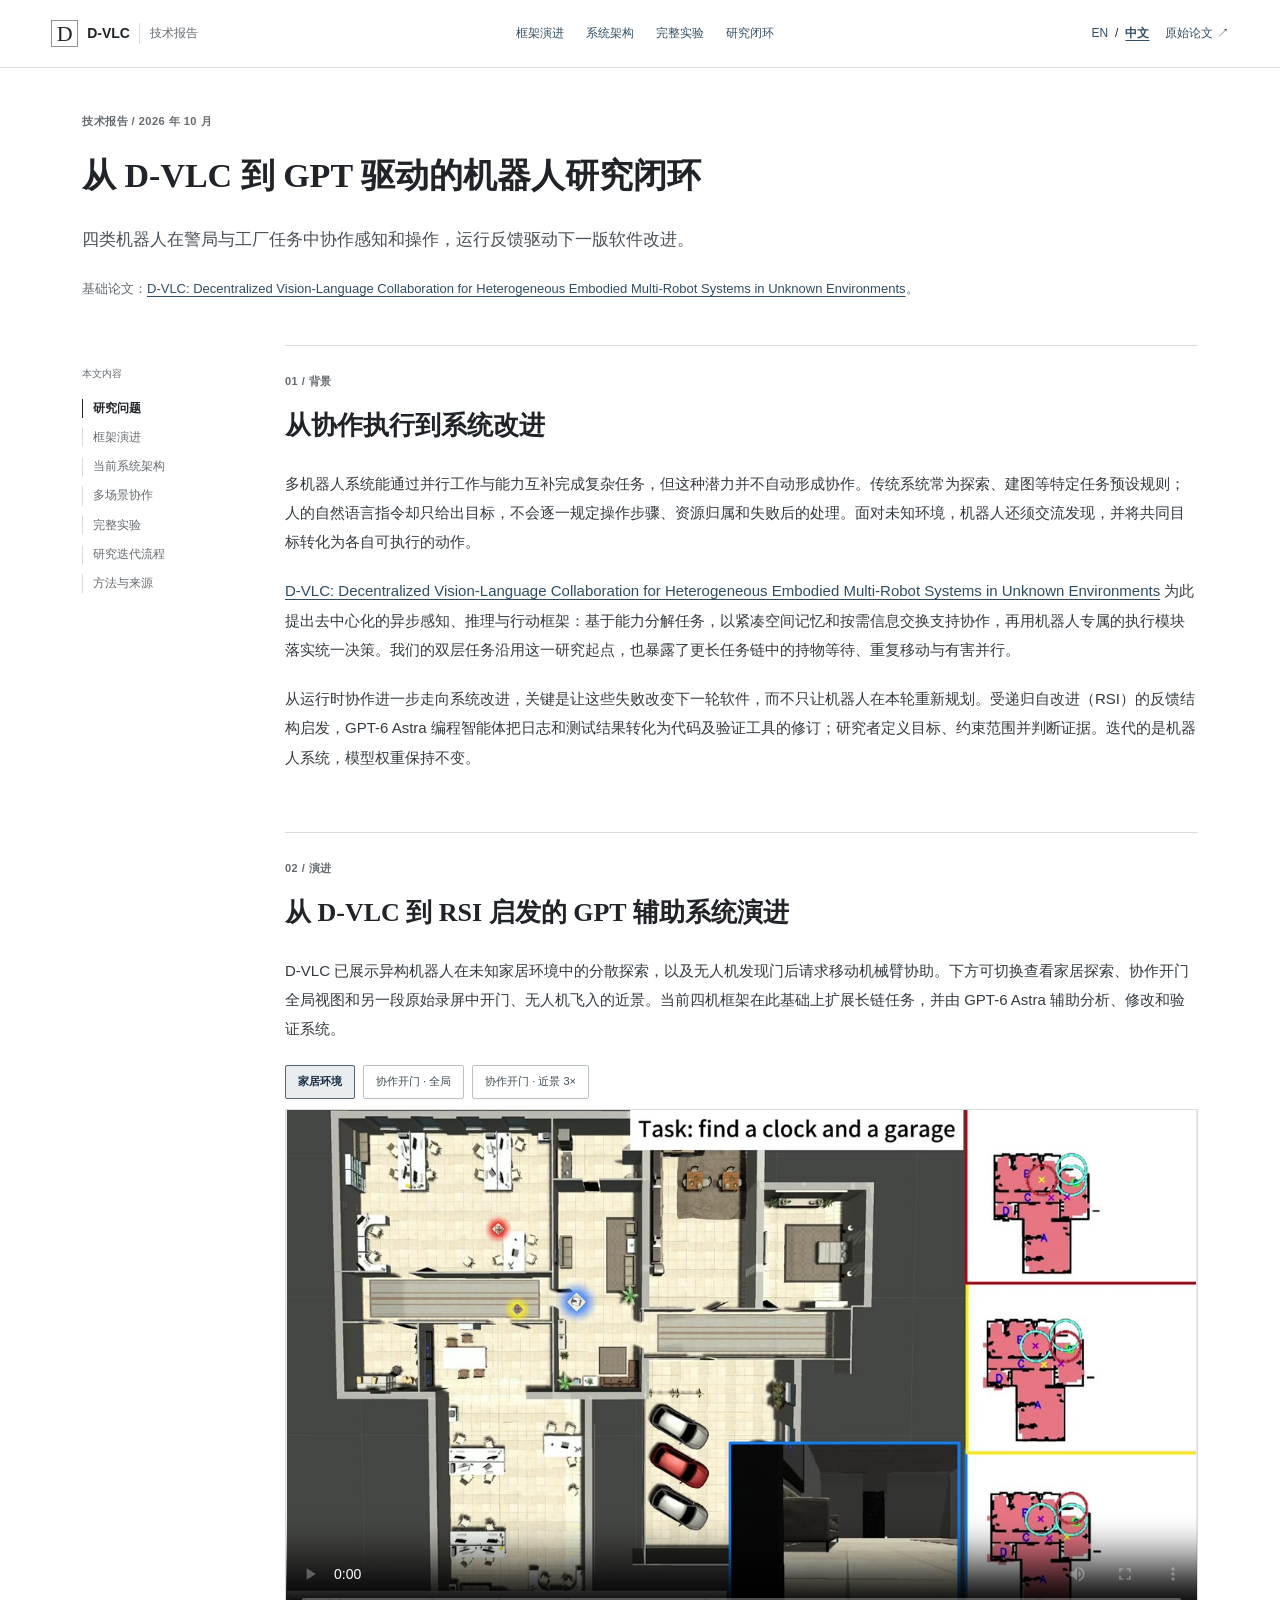
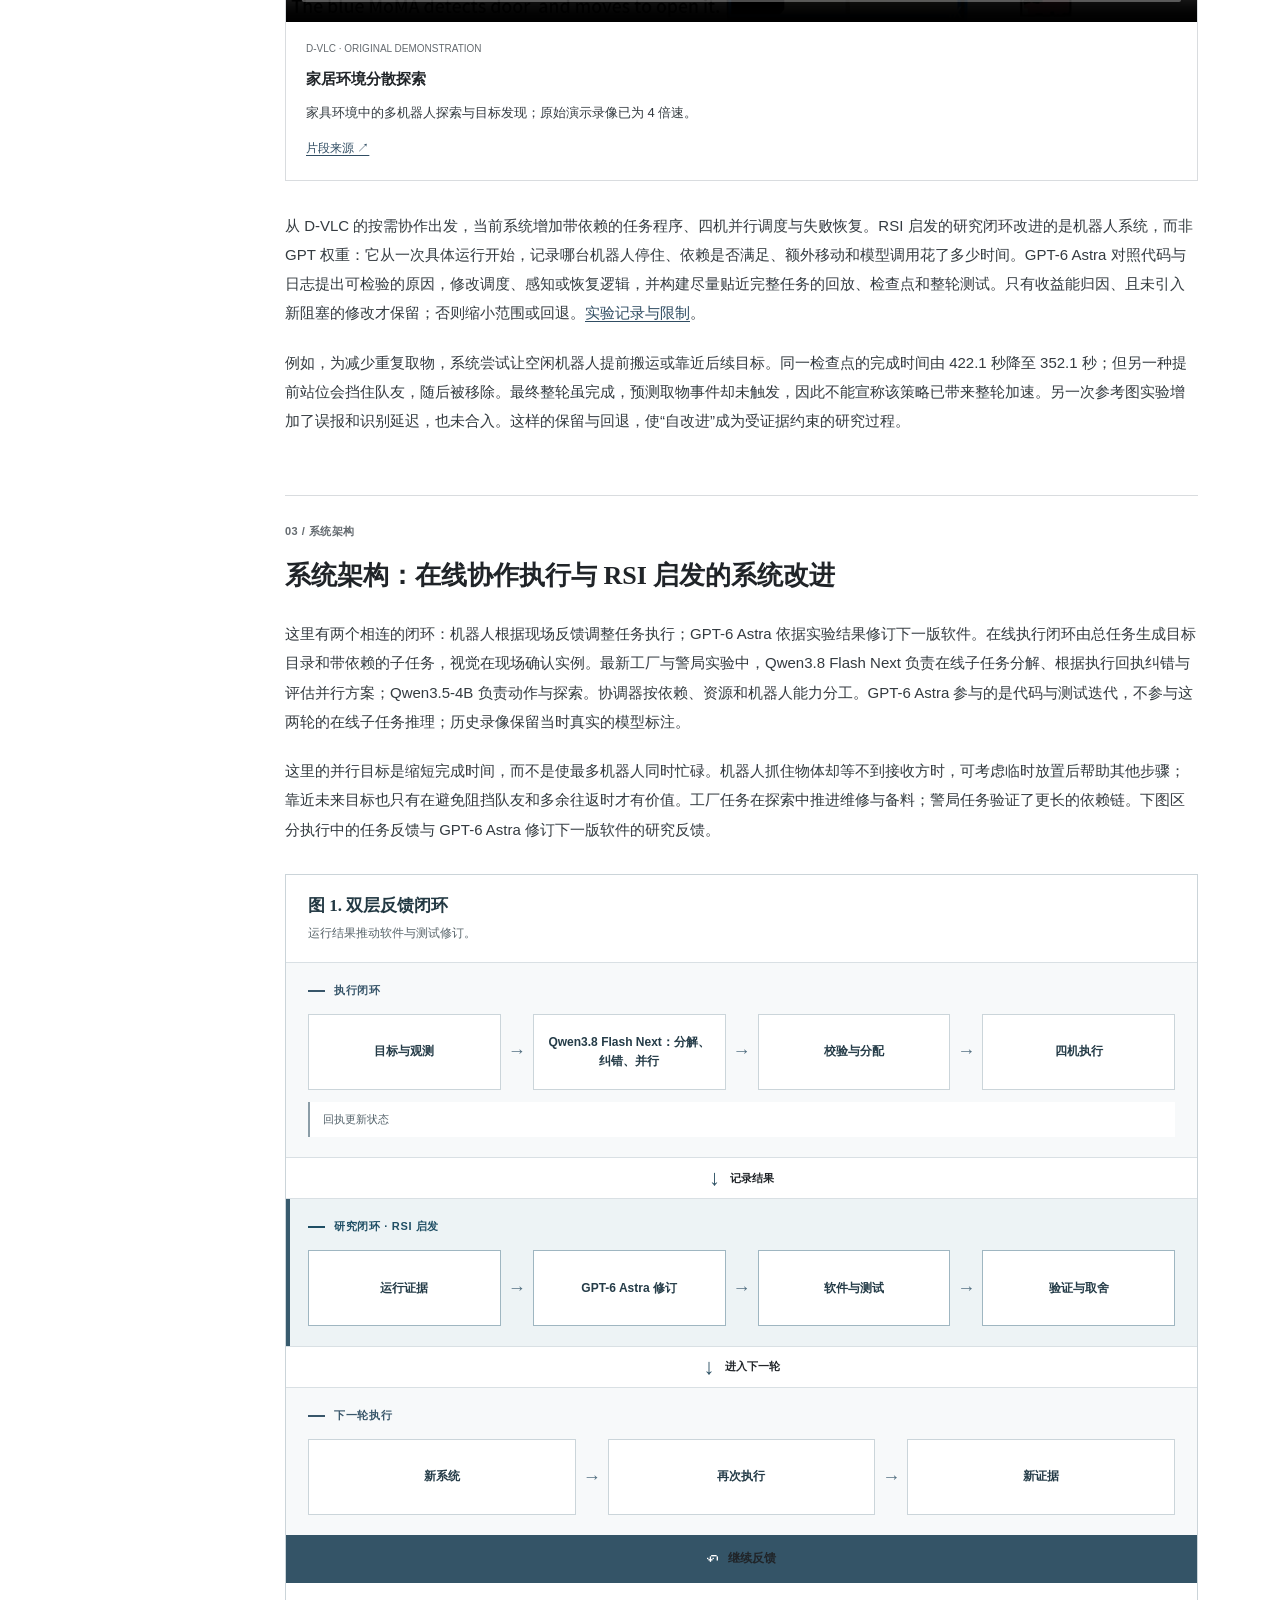
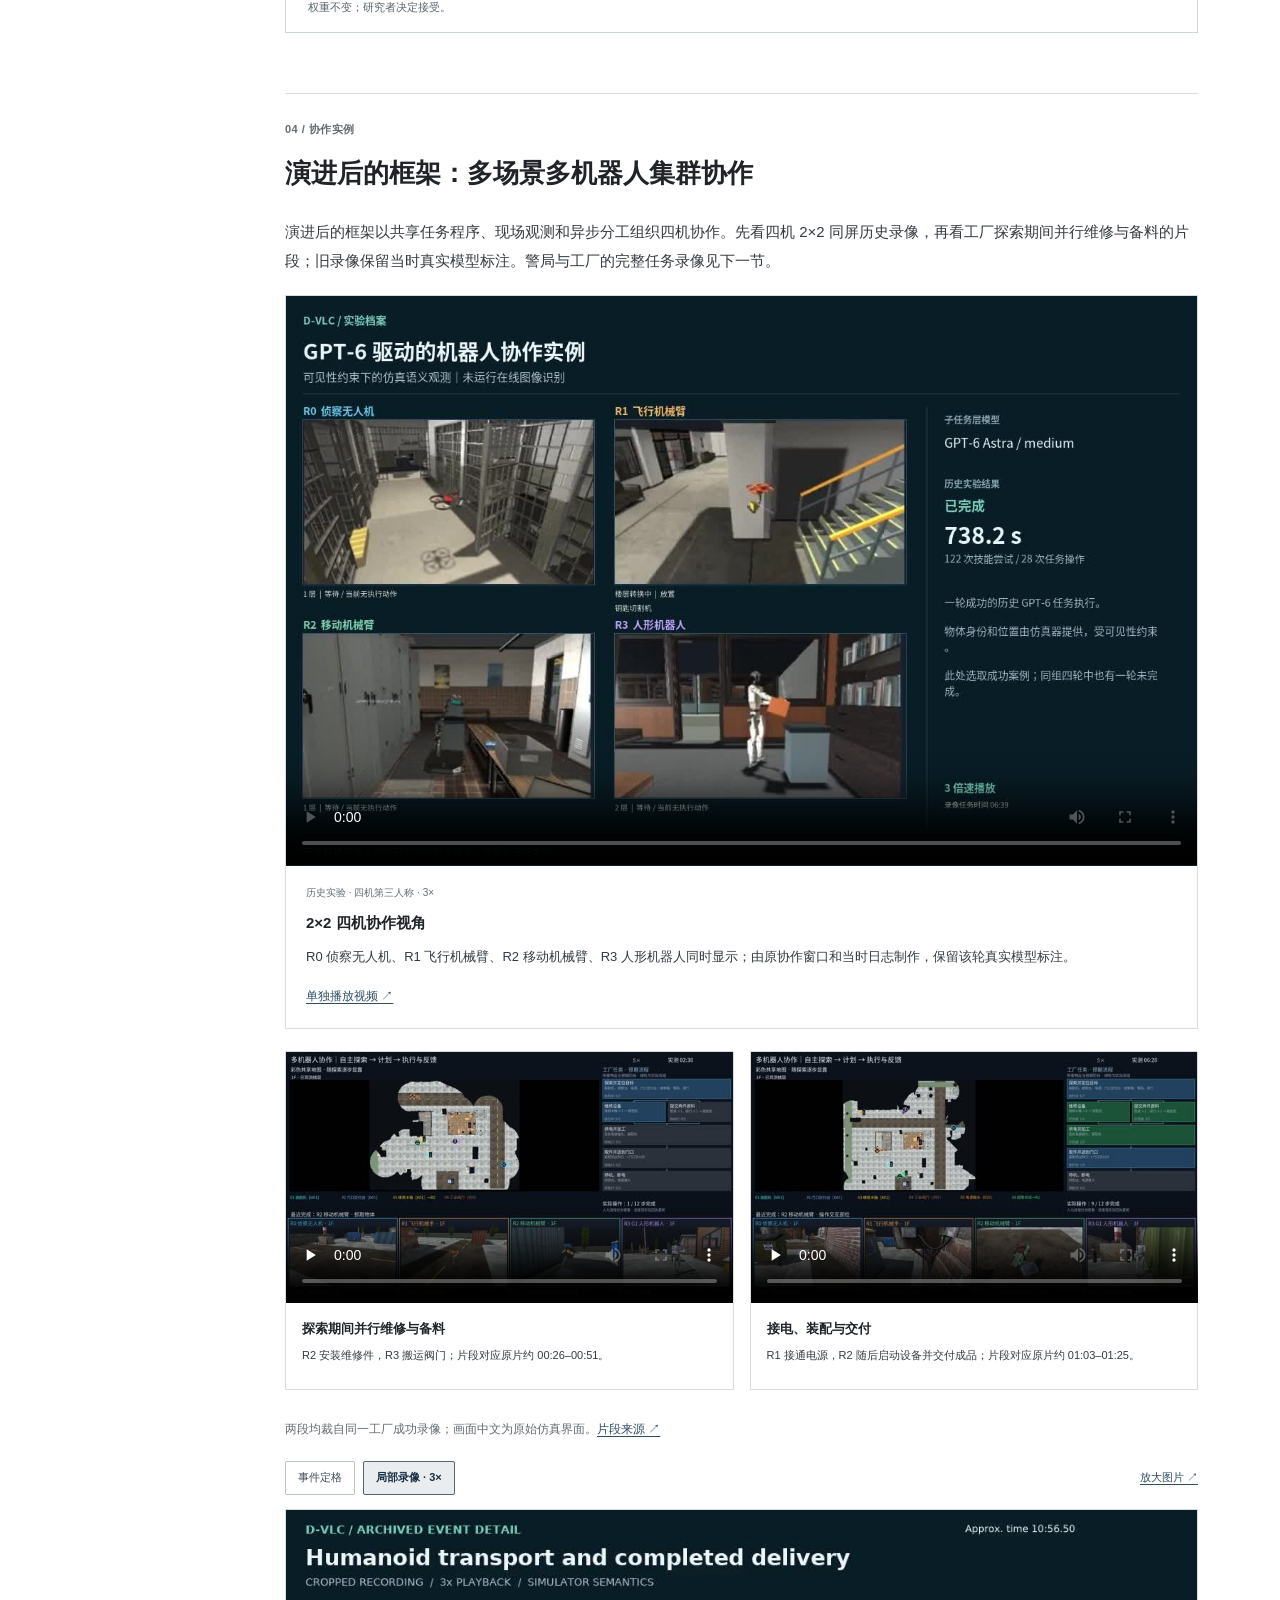
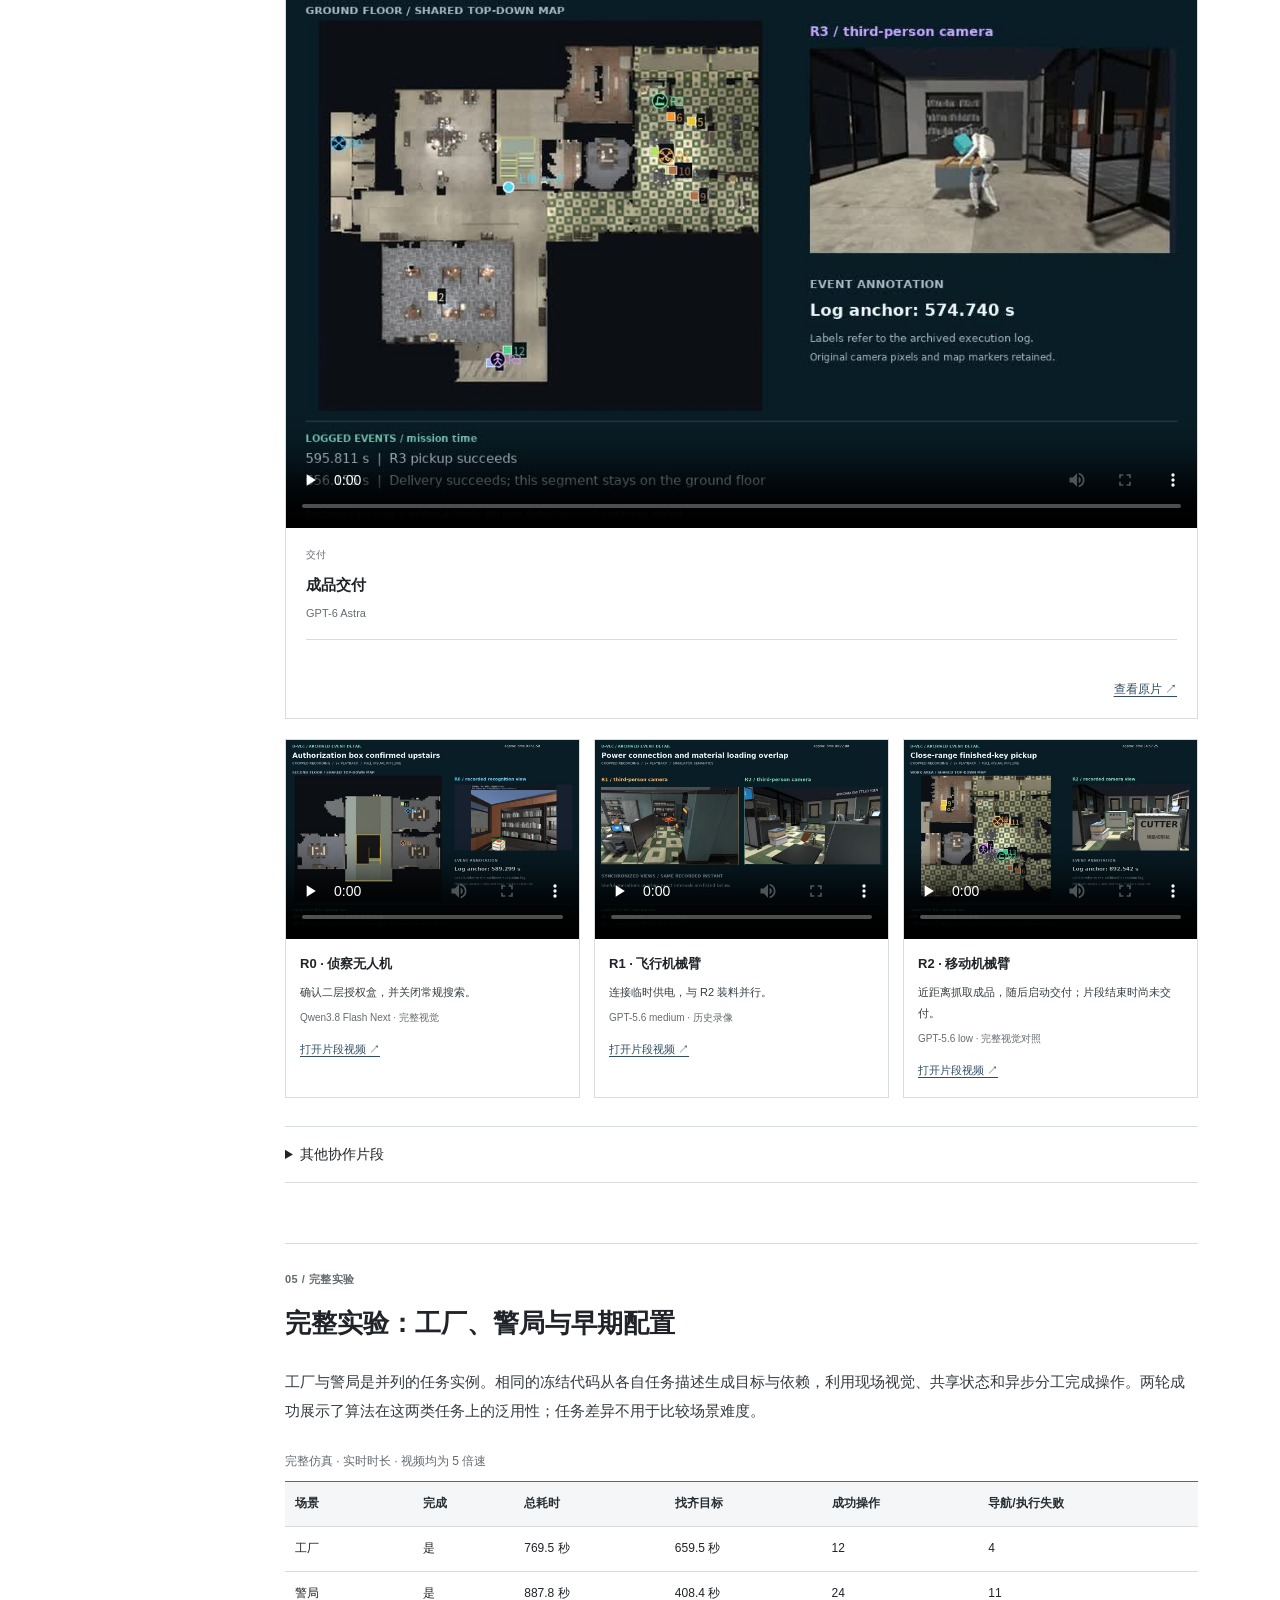
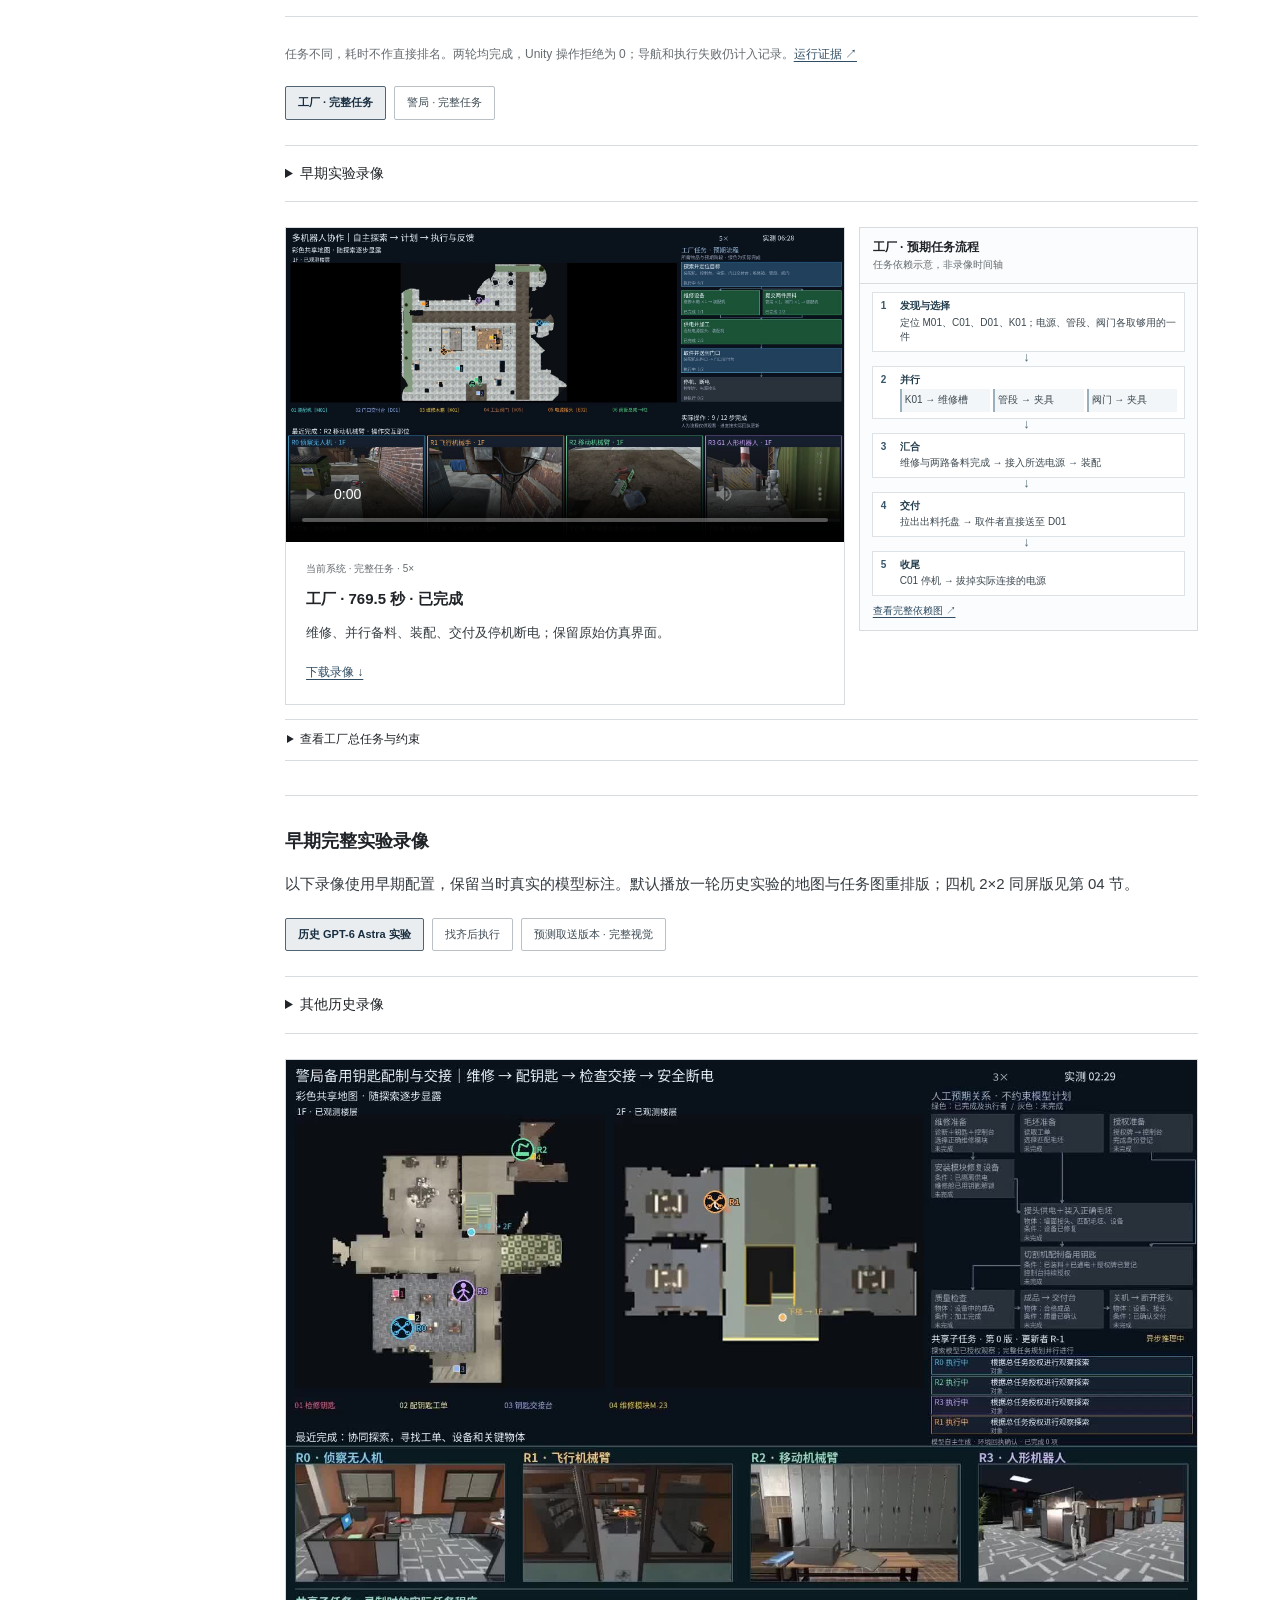
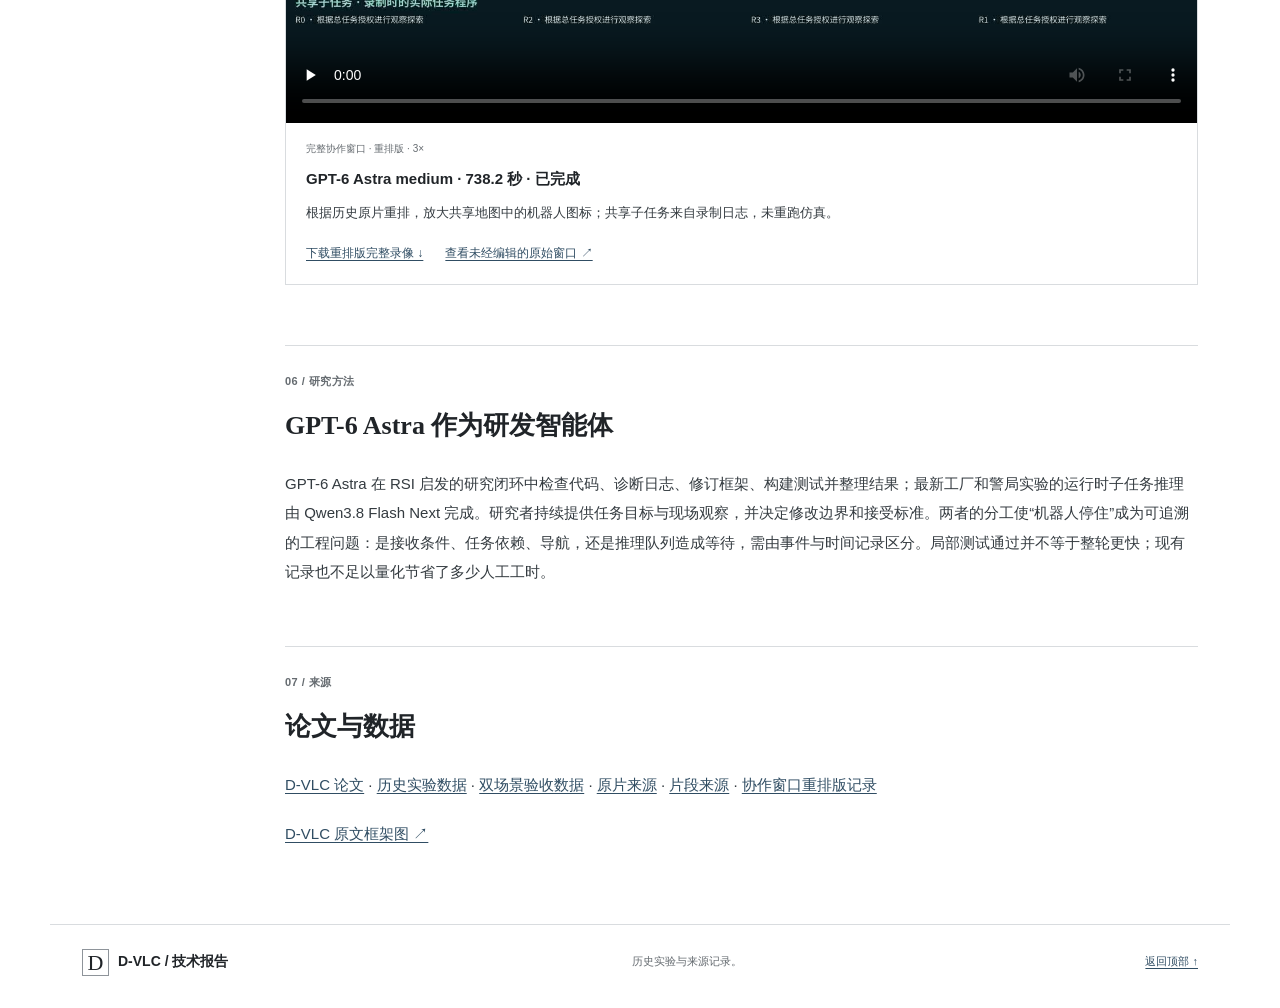
==== commit 1543c303: "Merge complete mission and archived experiment sections" ====
--- a/zh.html
+++ b/zh.html
@@ -5,17 +5,17 @@
 <meta charset="utf-8"/><meta content="width=device-width,initial-scale=1" name="viewport"/>
 <title>D-VLC：框架扩展与 GPT 驱动的研究迭代</title>
 <meta content="从早期 D-VLC 框架到 GPT 辅助研究迭代：四类机器人跨警局与工厂场景协作的成功录像与可核查数据。" name="description"/>
-<meta content="#123d3b" name="theme-color"/><link href="assets/favicon.svg" rel="icon" type="image/svg+xml"/><link href="style.css?v=10" rel="stylesheet"/>
+<meta content="#123d3b" name="theme-color"/><link href="assets/favicon.svg" rel="icon" type="image/svg+xml"/><link href="style.css?v=11" rel="stylesheet"/>
 <link href="index.html" hreflang="en" rel="alternate"/><link href="zh.html" hreflang="zh-CN" rel="alternate"/></head>
 <body>
-<header class="masthead"><a class="brand" href="#top"><span class="brand-icon">D</span> D-VLC <span class="brand-sub">技术报告</span></a><nav aria-label="主导航"><a href="#evolution">框架演进</a><a href="#framework">系统架构</a><a href="#demos">实验录像</a><a href="#research">研究闭环</a></nav><div class="header-links"><div aria-label="Language / 语言" class="language-switch"><a href="index.html" lang="en">EN</a><span>/</span><a aria-current="page" href="zh.html" lang="zh-CN">中文</a></div><a class="paper-link" href="https://arxiv.org/abs/2607.29009" rel="noreferrer" target="_blank">原始论文 ↗</a></div></header>
+<header class="masthead"><a class="brand" href="#top"><span class="brand-icon">D</span> D-VLC <span class="brand-sub">技术报告</span></a><nav aria-label="主导航"><a href="#evolution">框架演进</a><a href="#framework">系统架构</a><a href="#demos">完整实验</a><a href="#research">研究闭环</a></nav><div class="header-links"><div aria-label="Language / 语言" class="language-switch"><a href="index.html" lang="en">EN</a><span>/</span><a aria-current="page" href="zh.html" lang="zh-CN">中文</a></div><a class="paper-link" href="https://arxiv.org/abs/2607.29009" rel="noreferrer" target="_blank">原始论文 ↗</a></div></header>
 <main id="top">
 <section class="hero wrap">
 <div class="eyebrow"><span class="dot"></span> 技术报告 / 2026 年 10 月</div>
 <h1>从 D-VLC 到 GPT 驱动的机器人研究闭环</h1>
 <div class="hero-bottom"><p class="dek">四类机器人在警局与工厂任务中协作感知和操作，运行反馈驱动下一版软件改进。</p></div><p class="foundation-citation">基础论文：<a href="https://arxiv.org/abs/2607.29009">D-VLC: Decentralized Vision-Language Collaboration for Heterogeneous Embodied Multi-Robot Systems in Unknown Environments</a>。</p>
 </section>
-<div class="article-layout wrap"><aside class="contents"><span>本文内容</span><a href="#question">研究问题</a><a href="#evolution">框架演进</a><a href="#framework">当前系统架构</a><a href="#highlights">多场景协作</a><a href="#demos">实验录像</a><a href="#archive">历史协作窗口</a><a href="#research">研究迭代流程</a><a href="#sources">方法与来源</a></aside>
+<div class="article-layout wrap"><aside class="contents"><span>本文内容</span><a href="#question">研究问题</a><a href="#evolution">框架演进</a><a href="#framework">当前系统架构</a><a href="#highlights">多场景协作</a><a href="#demos">完整实验</a><a href="#research">研究迭代流程</a><a href="#sources">方法与来源</a></aside>
 <article>
 <section class="prose" id="question"><div class="section-number">01 / 背景</div><h2>从协作执行到系统改进</h2><p>多机器人系统能通过并行工作与能力互补完成复杂任务，但这种潜力并不自动形成协作。传统系统常为探索、建图等特定任务预设规则；人的自然语言指令却只给出目标，不会逐一规定操作步骤、资源归属和失败后的处理。面对未知环境，机器人还须交流发现，并将共同目标转化为各自可执行的动作。</p><p><a href="https://arxiv.org/abs/2607.29009">D-VLC: Decentralized Vision-Language Collaboration for Heterogeneous Embodied Multi-Robot Systems in Unknown Environments</a> 为此提出去中心化的异步感知、推理与行动框架：基于能力分解任务，以紧凑空间记忆和按需信息交换支持协作，再用机器人专属的执行模块落实统一决策。我们的双层任务沿用这一研究起点，也暴露了更长任务链中的持物等待、重复移动与有害并行。</p><p>从运行时协作进一步走向系统改进，关键是让这些失败改变下一轮软件，而不只让机器人在本轮重新规划。受递归自改进（RSI）的反馈结构启发，GPT-6 Astra 编程智能体把日志和测试结果转化为代码及验证工具的修订；研究者定义目标、约束范围并判断证据。迭代的是机器人系统，模型权重保持不变。</p></section>
 <section id="evolution"><div class="section-number">02 / 演进</div><h2>从 D-VLC 到 RSI 启发的 GPT 辅助系统演进</h2><p>D-VLC 已展示异构机器人在未知家居环境中的分散探索，以及无人机发现门后请求移动机械臂协助。下方可切换查看家居探索、协作开门全局视图和另一段原始录屏中开门、无人机飞入的近景。当前四机框架在此基础上扩展长链任务，并由 GPT-6 Astra 辅助分析、修改和验证系统。</p><div class="origin-gallery"><div class="demo-tabs origin-tabs" role="group" aria-label="D-VLC 原始演示片段"><button aria-pressed="true" class="active" data-origin="home" type="button">家居环境</button><button aria-pressed="false" class="" data-origin="door-team" type="button">协作开门 · 全局</button><button aria-pressed="false" class="" data-origin="door-closeup" type="button">协作开门 · 近景 3×</button></div><figure class="video-figure origin-feature"><video id="origin-video" aria-label="家居环境分散探索" controls playsinline preload="metadata" poster="assets/dvlc/home-exploration-poster.jpg" src="assets/dvlc/home-exploration-4x.mp4"></video><figcaption><span class="experiment-tag">D-VLC · ORIGINAL DEMONSTRATION</span><strong id="origin-title">家居环境分散探索</strong><p id="origin-description">家具环境中的多机器人探索与目标发现；原始演示录像已为 4 倍速。</p><a href="assets/dvlc/provenance.json">片段来源 ↗</a></figcaption></figure></div><p>从 D-VLC 的按需协作出发，当前系统增加带依赖的任务程序、四机并行调度与失败恢复。RSI 启发的研究闭环改进的是机器人系统，而非 GPT 权重：它从一次具体运行开始，记录哪台机器人停住、依赖是否满足、额外移动和模型调用花了多少时间。GPT-6 Astra 对照代码与日志提出可检验的原因，修改调度、感知或恢复逻辑，并构建尽量贴近完整任务的回放、检查点和整轮测试。只有收益能归因、且未引入新阻塞的修改才保留；否则缩小范围或回退。<a href="assets/evidence.json">实验记录与限制</a>。</p><p>例如，为减少重复取物，系统尝试让空闲机器人提前搬运或靠近后续目标。同一检查点的完成时间由 422.1 秒降至 352.1 秒；但另一种提前站位会挡住队友，随后被移除。最终整轮虽完成，预测取物事件却未触发，因此不能宣称该策略已带来整轮加速。另一次参考图实验增加了误报和识别延迟，也未合入。这样的保留与回退，使“自改进”成为受证据约束的研究过程。</p></section>
@@ -29,9 +29,9 @@
 <div class="cycle-recurrence"><span aria-hidden="true">↶</span><strong>继续反馈</strong></div>
 <p class="figure-note">权重不变；研究者决定接受。</p>
 </figure></section>
-<section id="highlights"><div class="section-number">04 / 协作实例</div><h2>演进后的框架：多场景多机器人集群协作</h2><p>演进后的框架以共享任务程序、现场观测和异步分工组织四机协作。先看四机 2×2 同屏历史录像，再看工厂探索期间并行维修与备料的片段；旧录像保留当时真实模型标注。警局与工厂的完整任务录像见下一节。</p><figure class="video-figure four-camera-feature"><video aria-label="四机第三人称协作，2×2 历史录像" controls playsinline preload="metadata" poster="assets/zh/gpt6-semantic.jpg?v=3" src="assets/zh/gpt6-semantic.mp4?v=3"></video><figcaption><span class="experiment-tag">历史实验 · 四机第三人称 · 3×</span><strong>2×2 四机协作视角</strong><p>R0 侦察无人机、R1 飞行机械臂、R2 移动机械臂、R3 人形机器人同时显示；由原协作窗口和当时日志制作，保留该轮真实模型标注。</p><a href="assets/zh/gpt6-semantic.mp4?v=3" target="_blank" rel="noopener">单独播放视频 ↗</a></figcaption></figure><div class="scene-clips"><figure class="video-figure"><video controls playsinline preload="none" poster="assets/scenes/factory-32.jpg" src="assets/scenes/factory-repair-and-staging.mp4" aria-label="工厂维修与备料片段"></video><figcaption><strong>探索期间并行维修与备料</strong><p>R2 安装维修件，R3 搬运阀门；片段对应原片约 00:26–00:51。</p></figcaption></figure><figure class="video-figure"><video controls playsinline preload="none" poster="assets/scenes/factory-78.jpg" src="assets/scenes/factory-power-and-delivery.mp4" aria-label="工厂接电加工与交付片段"></video><figcaption><strong>接电、装配与交付</strong><p>R1 接通电源，R2 随后启动设备并交付成品；片段对应原片约 01:03–01:25。</p></figcaption></figure></div><p class="figure-note">两段均裁自同一工厂成功录像；画面中文为原始仿真界面。<a href="assets/scenes/evidence.json">片段来源 ↗</a></p><div aria-label="局部画面显示方式" class="focus-controls" role="group"><button aria-pressed="false" data-focus-mode="still" type="button">事件定格</button><button aria-pressed="true" class="selected" data-focus-mode="video" type="button">局部录像 · 3×</button><a href="assets/focus/humanoid-delivery.jpg" id="highlight-fullsize" target="_blank">放大图片 ↗</a></div><figure class="video-figure highlight-feature"><img alt="R3 第三人称视角与一层俯视图" height="760" hidden id="highlight-still" src="assets/focus/humanoid-delivery.jpg" width="1120"/><video aria-label="当前精彩片段" controls="" id="highlight-video" playsinline="" poster="assets/focus/humanoid-delivery.jpg" preload="none" src="assets/focus/humanoid-delivery.mp4"></video><figcaption aria-live="polite"><span class="experiment-tag" id="highlight-tag">交付</span><strong id="highlight-title">成品交付</strong><span class="clip-source" id="highlight-run">GPT-6 Astra</span><p id="highlight-description"></p><p class="view-label" id="highlight-view"></p><ol class="event-ledger" id="highlight-events"></ol><div class="clip-meta"><span id="highlight-time"></span><a data-context="humanoid-delivery" href="#archive" id="highlight-context">查看原片 ↗</a></div></figcaption></figure><div class="robot-video-grid" aria-label="其他三种机器人片段"><figure class="video-figure robot-clip"><video aria-label="R0 · 侦察无人机 · 确认二层授权盒，并关闭常规搜索。" controls playsinline preload="none" poster="assets/focus/recognition-authorization.jpg" src="assets/focus/recognition-authorization.mp4"></video><figcaption><strong>R0 · 侦察无人机</strong><p>确认二层授权盒，并关闭常规搜索。</p><span class="clip-source">Qwen3.8 Flash Next · 完整视觉</span><a href="assets/focus/recognition-authorization.mp4" target="_blank" rel="noopener">打开片段视频 ↗</a></figcaption></figure><figure class="video-figure robot-clip"><video aria-label="R1 · 飞行机械臂 · 连接临时供电，与 R2 装料并行。" controls playsinline preload="none" poster="assets/focus/power-and-loading.jpg" src="assets/focus/power-and-loading.mp4"></video><figcaption><strong>R1 · 飞行机械臂</strong><p>连接临时供电，与 R2 装料并行。</p><span class="clip-source">GPT-5.6 medium · 历史录像</span><a href="assets/focus/power-and-loading.mp4" target="_blank" rel="noopener">打开片段视频 ↗</a></figcaption></figure><figure class="video-figure robot-clip"><video aria-label="R2 · 移动机械臂 · 近距离抓取成品，随后启动交付；片段结束时尚未交付。" controls playsinline preload="none" poster="assets/focus/close-pickup.jpg" src="assets/focus/close-pickup.mp4"></video><figcaption><strong>R2 · 移动机械臂</strong><p>近距离抓取成品，随后启动交付；片段结束时尚未交付。</p><span class="clip-source">GPT-5.6 low · 完整视觉对照</span><a href="assets/focus/close-pickup.mp4" target="_blank" rel="noopener">打开片段视频 ↗</a></figcaption></figure></div><details><summary>其他协作片段</summary><div class="highlight-grid"><button aria-pressed="false" class="highlight-card" data-highlight="parallel-repair"><img alt="R1 与 R3 的同步第三人称视角" loading="lazy" src="assets/focus/parallel-repair.jpg"/><strong>维修并行</strong></button><button aria-pressed="false" class="highlight-card" data-highlight="power-and-loading"><img alt="R1 与 R2 的同步第三人称视角" loading="lazy" src="assets/focus/power-and-loading.jpg"/><strong>加工准备</strong></button><button aria-pressed="false" class="highlight-card" data-highlight="close-pickup"><img alt="R2 记录相机与工作区俯视图" loading="lazy" src="assets/focus/close-pickup.jpg"/><strong>近距离抓取</strong></button></div></details></section><section id="demos"><span id="multi-scene" class="fragment-alias" aria-hidden="true"></span><div class="section-number">05 / 实验录像</div><h2>两项任务中的四机器人协作</h2><p>工厂与警局是并列的任务实例。相同的冻结代码从各自任务描述生成目标与依赖，利用现场视觉、共享状态和异步分工完成操作。两轮成功展示了算法在这两类任务上的泛用性；任务差异不用于比较场景难度。</p><div class="table-scroll"><table class="scene-table"><caption>完整仿真 · 实时时长 · 视频均为 5 倍速</caption><thead><tr><th>场景</th><th>完成</th><th>总耗时</th><th>找齐目标</th><th>成功操作</th><th>导航/执行失败</th></tr></thead><tbody><tr><td>工厂</td><td>是</td><td>769.5 秒</td><td>659.5 秒</td><td>12</td><td>4</td></tr><tr><td>警局</td><td>是</td><td>887.8 秒</td><td>408.4 秒</td><td>24</td><td>11</td></tr></tbody></table></div><p class="scene-note">任务不同，耗时不作直接排名。两轮均完成，Unity 操作拒绝为 0；导航和执行失败仍计入记录。<a href="assets/scenes/evidence.json">运行证据 ↗</a></p><div aria-label="选择实验" class="demo-tabs" role="group"><button aria-pressed="true" class="active" data-demo="factory">工厂 · 完整任务</button><button aria-pressed="false" data-demo="police">警局 · 完整任务</button></div><details><summary>早期实验录像</summary><div class="demo-tabs"><button aria-pressed="false" data-demo="gpt6-semantic">历史 GPT-6 Astra 实验</button><button aria-pressed="false" data-demo="known-state">找齐后的检查点</button><button aria-pressed="false" data-demo="gpt56-semantic">GPT 快速执行</button><button aria-pressed="false" data-demo="gpt56-visual">完整视觉流程</button></div></details><div class="mission-showcase"><figure class="video-figure"><video aria-label="工厂任务完整成功录像，五倍速" class="current-scene" controls id="experiment-video" playsinline poster="assets/scenes/factory-poster.jpg" preload="metadata" src="assets/scenes/factory-full-5x.mp4"></video><figcaption><span class="experiment-tag" id="demo-tag">当前系统 · 完整任务 · 5×</span><strong id="demo-title">工厂 · 769.5 秒 · 已完成</strong><p id="demo-description">维修、并行备料、装配、交付及停机断电；保留原始仿真界面。</p><a download href="assets/scenes/factory-full-5x.mp4" id="demo-download">下载录像 ↓</a></figcaption></figure><aside class="mission-flow-side"><figure class="compact-flow" data-mission-panel="factory" aria-label="工厂 · 预期任务流程"><figcaption><strong>工厂 · 预期任务流程</strong><span>任务依赖示意，非录像时间轴</span></figcaption><ol class="flow-steps"><li><b>发现与选择</b><span>定位 M01、C01、D01、K01；电源、管段、阀门各取够用的一件</span></li><li><b>并行</b><div class="flow-parallel"><span>K01 → 维修槽</span><span>管段 → 夹具</span><span>阀门 → 夹具</span></div></li><li><b>汇合</b><span>维修与两路备料完成 → 接入所选电源 → 装配</span></li><li><b>交付</b><span>拉出出料托盘 → 取件者直接送至 D01</span></li><li><b>收尾</b><span>C01 停机 → 拔掉实际连接的电源</span></li></ol><a href="assets/scenes/factory-flow-zh.svg" target="_blank" rel="noopener">查看完整依赖图 ↗</a></figure><figure class="compact-flow" data-mission-panel="police" hidden aria-label="警局 · 预期任务流程"><figcaption><strong>警局 · 预期任务流程</strong><span>任务依赖示意，非录像时间轴</span></figcaption><ol class="flow-steps"><li><b>发现与选择</b><span>读 ORDER 选毛坯；诊断 CUTTER 选模块</span></li><li><b>并行</b><div class="flow-parallel"><span>确认隔离 → KEY 开舱 → 换模块 → 装毛坯</span><span>PERMIT → CONTROL 登记</span></div></li><li><b>汇合</b><span>接入 POWER；工单、维修、装料、供电、授权均就绪</span></li><li><b>双机配合</b><span>机器人 A 持续按授权，机器人 B 启动；成功后松开</span></li><li><b>交付与收尾</b><span>KEYS 质检合格 → DELIVERY 交付 → 停机 → 拔电</span></li></ol><a href="assets/scenes/police-flow-zh.svg" target="_blank" rel="noopener">查看完整依赖图 ↗</a></figure></aside></div><div class="mission-briefs"><div class="mission-brief" data-brief-panel="factory"><details class="mission-text"><summary>查看工厂总任务与约束</summary><div class="detail-body"><p>协同探索停产工厂，修好装配机 M01，制作阀管总成并交付到大门内侧的 D01，最后停机断电。需确认 M01、C01、D01、K01，以及 E01/E02/E03 中的一个电源、P01/P02/PIPE03/P04 中的一根管段、V01–V05 中的一只阀门，共七项目标。同类找到够用的即可，其余位置未知。</p><p>初始机器已隔离、维修舱已打开，电源未接。K01 是整件更换的组件，装进维修槽；管段和阀门分别送入备料夹具。维修与两路备料可边找边做；全部完成后才接电开工。</p><p>从 M01 出料托盘拉出成品后，取件者已持有成品，应直接交付 D01，不再搜索或另抓一次。交付后用 C01 停机，再拔掉实际连接的电源；机器人按能力与现场反馈自主分工。</p></div></details></div><div class="mission-brief" data-brief-panel="police" hidden><details class="mission-text"><summary>查看警局总任务与约束</summary><div class="detail-body"><p>协同探索警局，修好钥匙切割机，按工单制作一批备用钥匙；检查合格后送交接台，结束时停机断电。表面标签有 ORDER、CUTTER、CONTROL、KEY、PERMIT、POWER、DELIVERY、KEYS；维修模块候选为 M-17/M-23/M-41，毛坯候选为 B-AL/B-CU。模块依据现场诊断，毛坯依据工单选择，位置均未知。</p><p>POWER 初始未接，检修前无需先拔电。先确认断电与隔离，用 KEY 插入、转锁、打开维修舱；更换匹配模块后装入匹配毛坯，再接电。PERMIT 可同时送至 CONTROL 登记。</p><p>读完工单、修好机器、装好毛坯、接好电且登记授权后，由一台机器人持续按住授权按钮，另一台启动 CUTTER；确认启动成功后才能松开。KEYS 制成并检查合格后取走交付；交付后在 CONTROL 停机，最后拔掉 POWER。机器人按能力与现场反馈自主分工。</p></div></details></div></div></section><section id="archive"><div class="section-number">06 / 完整录像</div><h2>历史协作窗口</h2><p>第 04 节展示了四机第三人称 2×2 历史录像；这里保留同轮的楼层俯视图和任务关系图，放大地图机器人图标，并在四机画面下显示录制时的共享子任务。这些历史实验不代表最新警局、工厂实验的在线模型配置。</p><div aria-label="选择完整录像" class="demo-tabs" role="group"><button aria-pressed="true" class="active" data-archive="gpt6-semantic">历史 GPT-6 Astra 实验</button><button aria-pressed="false" class="" data-archive="known-state">找齐后执行</button><button aria-pressed="false" class="" data-archive="predictive">预测取送版本 · 完整视觉</button></div><details><summary>其他历史录像</summary><div class="demo-tabs"><button aria-pressed="false" class="" data-archive="gpt56-semantic">GPT-5.6 快速执行</button><button aria-pressed="false" class="" data-archive="gpt56-visual">GPT-5.6 完整视觉</button></div></details><figure class="video-figure archive-feature reframed"><video aria-label="完整协作窗口 · 重排版 · 3×" controls="" id="archive-video" playsinline="" poster="assets/archive/gpt6-semantic-reframed-zh-3x.jpg?v=5" preload="none" src="assets/archive/gpt6-semantic-reframed-zh-3x.mp4?v=5"></video><figcaption aria-live="polite"><span class="experiment-tag" id="archive-tag">完整协作窗口 · 重排版 · 3×</span><strong id="archive-title">GPT-6 Astra medium · 738.2 秒 · 已完成</strong><p id="archive-description">根据历史原片重排，放大共享地图中的机器人图标；共享子任务来自录制日志，未重跑仿真。</p><a download="" href="assets/archive/gpt6-semantic-reframed-zh-3x.mp4?v=5" id="archive-download">下载重排版完整录像 ↓</a><a href="assets/archive/gpt6-semantic-swarm-3x.mp4" id="archive-original">查看未经编辑的原始窗口 ↗</a></figcaption></figure></section>
-<section id="research"><div class="section-number">07 / 研究方法</div><h2>GPT-6 Astra 作为研发智能体</h2><p>GPT-6 Astra 在 RSI 启发的研究闭环中检查代码、诊断日志、修订框架、构建测试并整理结果；最新工厂和警局实验的运行时子任务推理由 Qwen3.8 Flash Next 完成。研究者持续提供任务目标与现场观察，并决定修改边界和接受标准。两者的分工使“机器人停住”成为可追溯的工程问题：是接收条件、任务依赖、导航，还是推理队列造成等待，需由事件与时间记录区分。局部测试通过并不等于整轮更快；现有记录也不足以量化节省了多少人工工时。</p></section>
-<section id="sources"><div class="section-number">08 / 来源</div><h2>论文与数据</h2><p><a href="https://arxiv.org/abs/2607.29009">D-VLC 论文</a> · <a href="assets/evidence.json">历史实验数据</a> · <a href="assets/scenes/evidence.json">双场景验收数据</a> · <a href="assets/archive/manifest.json">原片来源</a> · <a href="assets/focus/manifest.json">片段来源</a> · <a href="assets/gpt6-camera-remaster.json">协作窗口重排版记录</a></p><p><a href="assets/paper/dvlc-figure-2.png">D-VLC 原文框架图 ↗</a></p></section>
+<section id="highlights"><div class="section-number">04 / 协作实例</div><h2>演进后的框架：多场景多机器人集群协作</h2><p>演进后的框架以共享任务程序、现场观测和异步分工组织四机协作。先看四机 2×2 同屏历史录像，再看工厂探索期间并行维修与备料的片段；旧录像保留当时真实模型标注。警局与工厂的完整任务录像见下一节。</p><figure class="video-figure four-camera-feature"><video aria-label="四机第三人称协作，2×2 历史录像" controls playsinline preload="metadata" poster="assets/zh/gpt6-semantic.jpg?v=3" src="assets/zh/gpt6-semantic.mp4?v=3"></video><figcaption><span class="experiment-tag">历史实验 · 四机第三人称 · 3×</span><strong>2×2 四机协作视角</strong><p>R0 侦察无人机、R1 飞行机械臂、R2 移动机械臂、R3 人形机器人同时显示；由原协作窗口和当时日志制作，保留该轮真实模型标注。</p><a href="assets/zh/gpt6-semantic.mp4?v=3" target="_blank" rel="noopener">单独播放视频 ↗</a></figcaption></figure><div class="scene-clips"><figure class="video-figure"><video controls playsinline preload="none" poster="assets/scenes/factory-32.jpg" src="assets/scenes/factory-repair-and-staging.mp4" aria-label="工厂维修与备料片段"></video><figcaption><strong>探索期间并行维修与备料</strong><p>R2 安装维修件，R3 搬运阀门；片段对应原片约 00:26–00:51。</p></figcaption></figure><figure class="video-figure"><video controls playsinline preload="none" poster="assets/scenes/factory-78.jpg" src="assets/scenes/factory-power-and-delivery.mp4" aria-label="工厂接电加工与交付片段"></video><figcaption><strong>接电、装配与交付</strong><p>R1 接通电源，R2 随后启动设备并交付成品；片段对应原片约 01:03–01:25。</p></figcaption></figure></div><p class="figure-note">两段均裁自同一工厂成功录像；画面中文为原始仿真界面。<a href="assets/scenes/evidence.json">片段来源 ↗</a></p><div aria-label="局部画面显示方式" class="focus-controls" role="group"><button aria-pressed="false" data-focus-mode="still" type="button">事件定格</button><button aria-pressed="true" class="selected" data-focus-mode="video" type="button">局部录像 · 3×</button><a href="assets/focus/humanoid-delivery.jpg" id="highlight-fullsize" target="_blank">放大图片 ↗</a></div><figure class="video-figure highlight-feature"><img alt="R3 第三人称视角与一层俯视图" height="760" hidden id="highlight-still" src="assets/focus/humanoid-delivery.jpg" width="1120"/><video aria-label="当前精彩片段" controls="" id="highlight-video" playsinline="" poster="assets/focus/humanoid-delivery.jpg" preload="none" src="assets/focus/humanoid-delivery.mp4"></video><figcaption aria-live="polite"><span class="experiment-tag" id="highlight-tag">交付</span><strong id="highlight-title">成品交付</strong><span class="clip-source" id="highlight-run">GPT-6 Astra</span><p id="highlight-description"></p><p class="view-label" id="highlight-view"></p><ol class="event-ledger" id="highlight-events"></ol><div class="clip-meta"><span id="highlight-time"></span><a data-context="humanoid-delivery" href="#archive" id="highlight-context">查看原片 ↗</a></div></figcaption></figure><div class="robot-video-grid" aria-label="其他三种机器人片段"><figure class="video-figure robot-clip"><video aria-label="R0 · 侦察无人机 · 确认二层授权盒，并关闭常规搜索。" controls playsinline preload="none" poster="assets/focus/recognition-authorization.jpg" src="assets/focus/recognition-authorization.mp4"></video><figcaption><strong>R0 · 侦察无人机</strong><p>确认二层授权盒，并关闭常规搜索。</p><span class="clip-source">Qwen3.8 Flash Next · 完整视觉</span><a href="assets/focus/recognition-authorization.mp4" target="_blank" rel="noopener">打开片段视频 ↗</a></figcaption></figure><figure class="video-figure robot-clip"><video aria-label="R1 · 飞行机械臂 · 连接临时供电，与 R2 装料并行。" controls playsinline preload="none" poster="assets/focus/power-and-loading.jpg" src="assets/focus/power-and-loading.mp4"></video><figcaption><strong>R1 · 飞行机械臂</strong><p>连接临时供电，与 R2 装料并行。</p><span class="clip-source">GPT-5.6 medium · 历史录像</span><a href="assets/focus/power-and-loading.mp4" target="_blank" rel="noopener">打开片段视频 ↗</a></figcaption></figure><figure class="video-figure robot-clip"><video aria-label="R2 · 移动机械臂 · 近距离抓取成品，随后启动交付；片段结束时尚未交付。" controls playsinline preload="none" poster="assets/focus/close-pickup.jpg" src="assets/focus/close-pickup.mp4"></video><figcaption><strong>R2 · 移动机械臂</strong><p>近距离抓取成品，随后启动交付；片段结束时尚未交付。</p><span class="clip-source">GPT-5.6 low · 完整视觉对照</span><a href="assets/focus/close-pickup.mp4" target="_blank" rel="noopener">打开片段视频 ↗</a></figcaption></figure></div><details><summary>其他协作片段</summary><div class="highlight-grid"><button aria-pressed="false" class="highlight-card" data-highlight="parallel-repair"><img alt="R1 与 R3 的同步第三人称视角" loading="lazy" src="assets/focus/parallel-repair.jpg"/><strong>维修并行</strong></button><button aria-pressed="false" class="highlight-card" data-highlight="power-and-loading"><img alt="R1 与 R2 的同步第三人称视角" loading="lazy" src="assets/focus/power-and-loading.jpg"/><strong>加工准备</strong></button><button aria-pressed="false" class="highlight-card" data-highlight="close-pickup"><img alt="R2 记录相机与工作区俯视图" loading="lazy" src="assets/focus/close-pickup.jpg"/><strong>近距离抓取</strong></button></div></details></section><section id="demos"><span id="multi-scene" class="fragment-alias" aria-hidden="true"></span><div class="section-number">05 / 完整实验</div><h2>完整实验：工厂、警局与早期配置</h2><p>工厂与警局是并列的任务实例。相同的冻结代码从各自任务描述生成目标与依赖，利用现场视觉、共享状态和异步分工完成操作。两轮成功展示了算法在这两类任务上的泛用性；任务差异不用于比较场景难度。</p><div class="table-scroll"><table class="scene-table"><caption>完整仿真 · 实时时长 · 视频均为 5 倍速</caption><thead><tr><th>场景</th><th>完成</th><th>总耗时</th><th>找齐目标</th><th>成功操作</th><th>导航/执行失败</th></tr></thead><tbody><tr><td>工厂</td><td>是</td><td>769.5 秒</td><td>659.5 秒</td><td>12</td><td>4</td></tr><tr><td>警局</td><td>是</td><td>887.8 秒</td><td>408.4 秒</td><td>24</td><td>11</td></tr></tbody></table></div><p class="scene-note">任务不同，耗时不作直接排名。两轮均完成，Unity 操作拒绝为 0；导航和执行失败仍计入记录。<a href="assets/scenes/evidence.json">运行证据 ↗</a></p><div aria-label="选择实验" class="demo-tabs" role="group"><button aria-pressed="true" class="active" data-demo="factory">工厂 · 完整任务</button><button aria-pressed="false" data-demo="police">警局 · 完整任务</button></div><details><summary>早期实验录像</summary><div class="demo-tabs"><button aria-pressed="false" data-demo="gpt6-semantic">历史 GPT-6 Astra 实验</button><button aria-pressed="false" data-demo="known-state">找齐后的检查点</button><button aria-pressed="false" data-demo="gpt56-semantic">GPT 快速执行</button><button aria-pressed="false" data-demo="gpt56-visual">完整视觉流程</button></div></details><div class="mission-showcase"><figure class="video-figure"><video aria-label="工厂任务完整成功录像，五倍速" class="current-scene" controls id="experiment-video" playsinline poster="assets/scenes/factory-poster.jpg" preload="metadata" src="assets/scenes/factory-full-5x.mp4"></video><figcaption><span class="experiment-tag" id="demo-tag">当前系统 · 完整任务 · 5×</span><strong id="demo-title">工厂 · 769.5 秒 · 已完成</strong><p id="demo-description">维修、并行备料、装配、交付及停机断电；保留原始仿真界面。</p><a download href="assets/scenes/factory-full-5x.mp4" id="demo-download">下载录像 ↓</a></figcaption></figure><aside class="mission-flow-side"><figure class="compact-flow" data-mission-panel="factory" aria-label="工厂 · 预期任务流程"><figcaption><strong>工厂 · 预期任务流程</strong><span>任务依赖示意，非录像时间轴</span></figcaption><ol class="flow-steps"><li><b>发现与选择</b><span>定位 M01、C01、D01、K01；电源、管段、阀门各取够用的一件</span></li><li><b>并行</b><div class="flow-parallel"><span>K01 → 维修槽</span><span>管段 → 夹具</span><span>阀门 → 夹具</span></div></li><li><b>汇合</b><span>维修与两路备料完成 → 接入所选电源 → 装配</span></li><li><b>交付</b><span>拉出出料托盘 → 取件者直接送至 D01</span></li><li><b>收尾</b><span>C01 停机 → 拔掉实际连接的电源</span></li></ol><a href="assets/scenes/factory-flow-zh.svg" target="_blank" rel="noopener">查看完整依赖图 ↗</a></figure><figure class="compact-flow" data-mission-panel="police" hidden aria-label="警局 · 预期任务流程"><figcaption><strong>警局 · 预期任务流程</strong><span>任务依赖示意，非录像时间轴</span></figcaption><ol class="flow-steps"><li><b>发现与选择</b><span>读 ORDER 选毛坯；诊断 CUTTER 选模块</span></li><li><b>并行</b><div class="flow-parallel"><span>确认隔离 → KEY 开舱 → 换模块 → 装毛坯</span><span>PERMIT → CONTROL 登记</span></div></li><li><b>汇合</b><span>接入 POWER；工单、维修、装料、供电、授权均就绪</span></li><li><b>双机配合</b><span>机器人 A 持续按授权，机器人 B 启动；成功后松开</span></li><li><b>交付与收尾</b><span>KEYS 质检合格 → DELIVERY 交付 → 停机 → 拔电</span></li></ol><a href="assets/scenes/police-flow-zh.svg" target="_blank" rel="noopener">查看完整依赖图 ↗</a></figure></aside></div><div class="mission-briefs"><div class="mission-brief" data-brief-panel="factory"><details class="mission-text"><summary>查看工厂总任务与约束</summary><div class="detail-body"><p>协同探索停产工厂，修好装配机 M01，制作阀管总成并交付到大门内侧的 D01，最后停机断电。需确认 M01、C01、D01、K01，以及 E01/E02/E03 中的一个电源、P01/P02/PIPE03/P04 中的一根管段、V01–V05 中的一只阀门，共七项目标。同类找到够用的即可，其余位置未知。</p><p>初始机器已隔离、维修舱已打开，电源未接。K01 是整件更换的组件，装进维修槽；管段和阀门分别送入备料夹具。维修与两路备料可边找边做；全部完成后才接电开工。</p><p>从 M01 出料托盘拉出成品后，取件者已持有成品，应直接交付 D01，不再搜索或另抓一次。交付后用 C01 停机，再拔掉实际连接的电源；机器人按能力与现场反馈自主分工。</p></div></details></div><div class="mission-brief" data-brief-panel="police" hidden><details class="mission-text"><summary>查看警局总任务与约束</summary><div class="detail-body"><p>协同探索警局，修好钥匙切割机，按工单制作一批备用钥匙；检查合格后送交接台，结束时停机断电。表面标签有 ORDER、CUTTER、CONTROL、KEY、PERMIT、POWER、DELIVERY、KEYS；维修模块候选为 M-17/M-23/M-41，毛坯候选为 B-AL/B-CU。模块依据现场诊断，毛坯依据工单选择，位置均未知。</p><p>POWER 初始未接，检修前无需先拔电。先确认断电与隔离，用 KEY 插入、转锁、打开维修舱；更换匹配模块后装入匹配毛坯，再接电。PERMIT 可同时送至 CONTROL 登记。</p><p>读完工单、修好机器、装好毛坯、接好电且登记授权后，由一台机器人持续按住授权按钮，另一台启动 CUTTER；确认启动成功后才能松开。KEYS 制成并检查合格后取走交付；交付后在 CONTROL 停机，最后拔掉 POWER。机器人按能力与现场反馈自主分工。</p></div></details></div></div><div id="archive" class="archive-subsection"><h3>早期完整实验录像</h3><p>以下录像使用早期配置，保留当时真实的模型标注。默认播放一轮历史实验的地图与任务图重排版；四机 2×2 同屏版见第 04 节。</p><div aria-label="选择完整录像" class="demo-tabs" role="group"><button aria-pressed="true" class="active" data-archive="gpt6-semantic">历史 GPT-6 Astra 实验</button><button aria-pressed="false" class="" data-archive="known-state">找齐后执行</button><button aria-pressed="false" class="" data-archive="predictive">预测取送版本 · 完整视觉</button></div><details><summary>其他历史录像</summary><div class="demo-tabs"><button aria-pressed="false" class="" data-archive="gpt56-semantic">GPT-5.6 快速执行</button><button aria-pressed="false" class="" data-archive="gpt56-visual">GPT-5.6 完整视觉</button></div></details><figure class="video-figure archive-feature reframed"><video aria-label="完整协作窗口 · 重排版 · 3×" controls="" id="archive-video" playsinline="" poster="assets/archive/gpt6-semantic-reframed-zh-3x.jpg?v=5" preload="none" src="assets/archive/gpt6-semantic-reframed-zh-3x.mp4?v=5"></video><figcaption aria-live="polite"><span class="experiment-tag" id="archive-tag">完整协作窗口 · 重排版 · 3×</span><strong id="archive-title">GPT-6 Astra medium · 738.2 秒 · 已完成</strong><p id="archive-description">根据历史原片重排，放大共享地图中的机器人图标；共享子任务来自录制日志，未重跑仿真。</p><a download="" href="assets/archive/gpt6-semantic-reframed-zh-3x.mp4?v=5" id="archive-download">下载重排版完整录像 ↓</a><a href="assets/archive/gpt6-semantic-swarm-3x.mp4" id="archive-original">查看未经编辑的原始窗口 ↗</a></figcaption></figure></div></section>
+<section id="research"><div class="section-number">06 / 研究方法</div><h2>GPT-6 Astra 作为研发智能体</h2><p>GPT-6 Astra 在 RSI 启发的研究闭环中检查代码、诊断日志、修订框架、构建测试并整理结果；最新工厂和警局实验的运行时子任务推理由 Qwen3.8 Flash Next 完成。研究者持续提供任务目标与现场观察，并决定修改边界和接受标准。两者的分工使“机器人停住”成为可追溯的工程问题：是接收条件、任务依赖、导航，还是推理队列造成等待，需由事件与时间记录区分。局部测试通过并不等于整轮更快；现有记录也不足以量化节省了多少人工工时。</p></section>
+<section id="sources"><div class="section-number">07 / 来源</div><h2>论文与数据</h2><p><a href="https://arxiv.org/abs/2607.29009">D-VLC 论文</a> · <a href="assets/evidence.json">历史实验数据</a> · <a href="assets/scenes/evidence.json">双场景验收数据</a> · <a href="assets/archive/manifest.json">原片来源</a> · <a href="assets/focus/manifest.json">片段来源</a> · <a href="assets/gpt6-camera-remaster.json">协作窗口重排版记录</a></p><p><a href="assets/paper/dvlc-figure-2.png">D-VLC 原文框架图 ↗</a></p></section>
 </article></div>
 </main>
 <footer class="wrap"><a class="brand" href="#top"><span class="brand-icon">D</span> D-VLC / 技术报告</a><p>历史实验与来源记录。</p><a href="#top">返回顶部 ↑</a></footer>
--- a/style.css
+++ b/style.css
@@ -83,3 +83,5 @@
 .origin-tabs{margin:0 0 10px}
 .origin-feature video{aspect-ratio:16/9;object-fit:contain;background:#e8ebed}
 .origin-feature figcaption p{margin-bottom:7px}
+
+.archive-subsection{margin-top:34px;padding-top:4px;border-top:1px solid var(--line)}
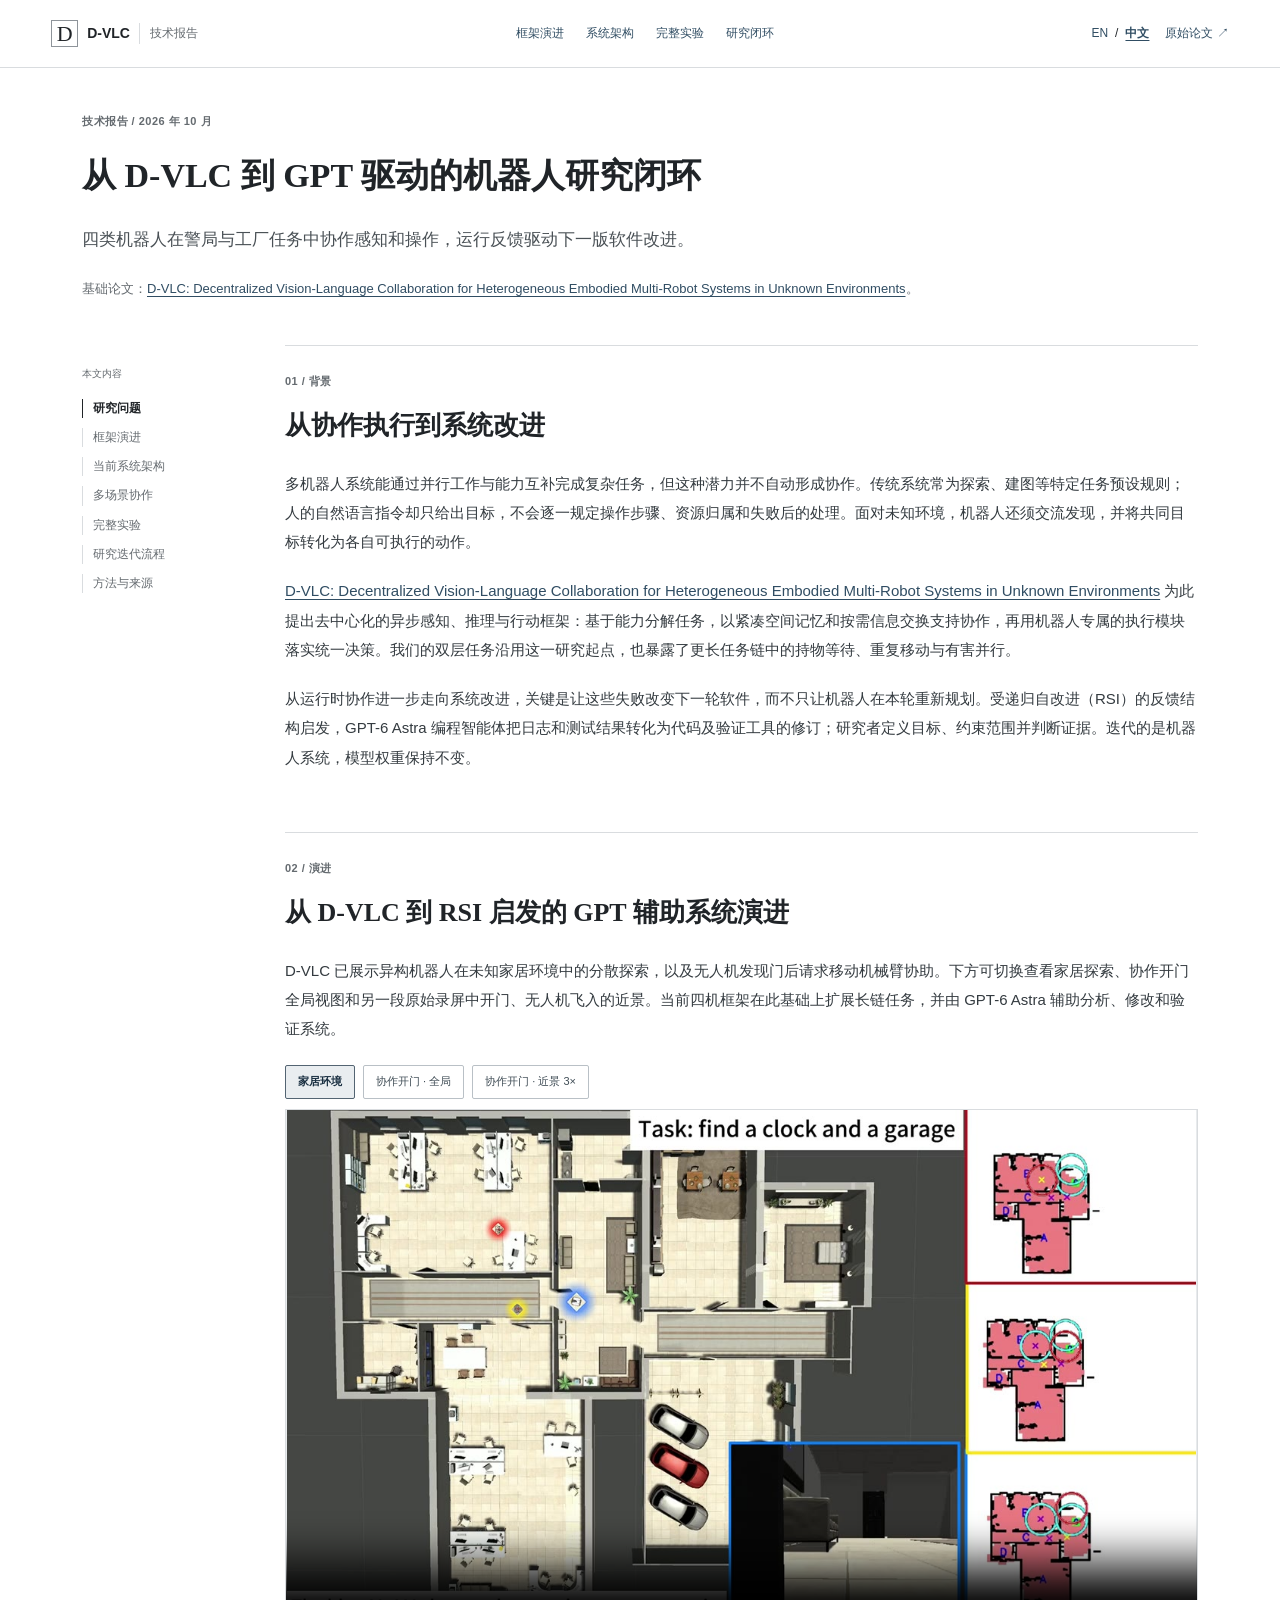
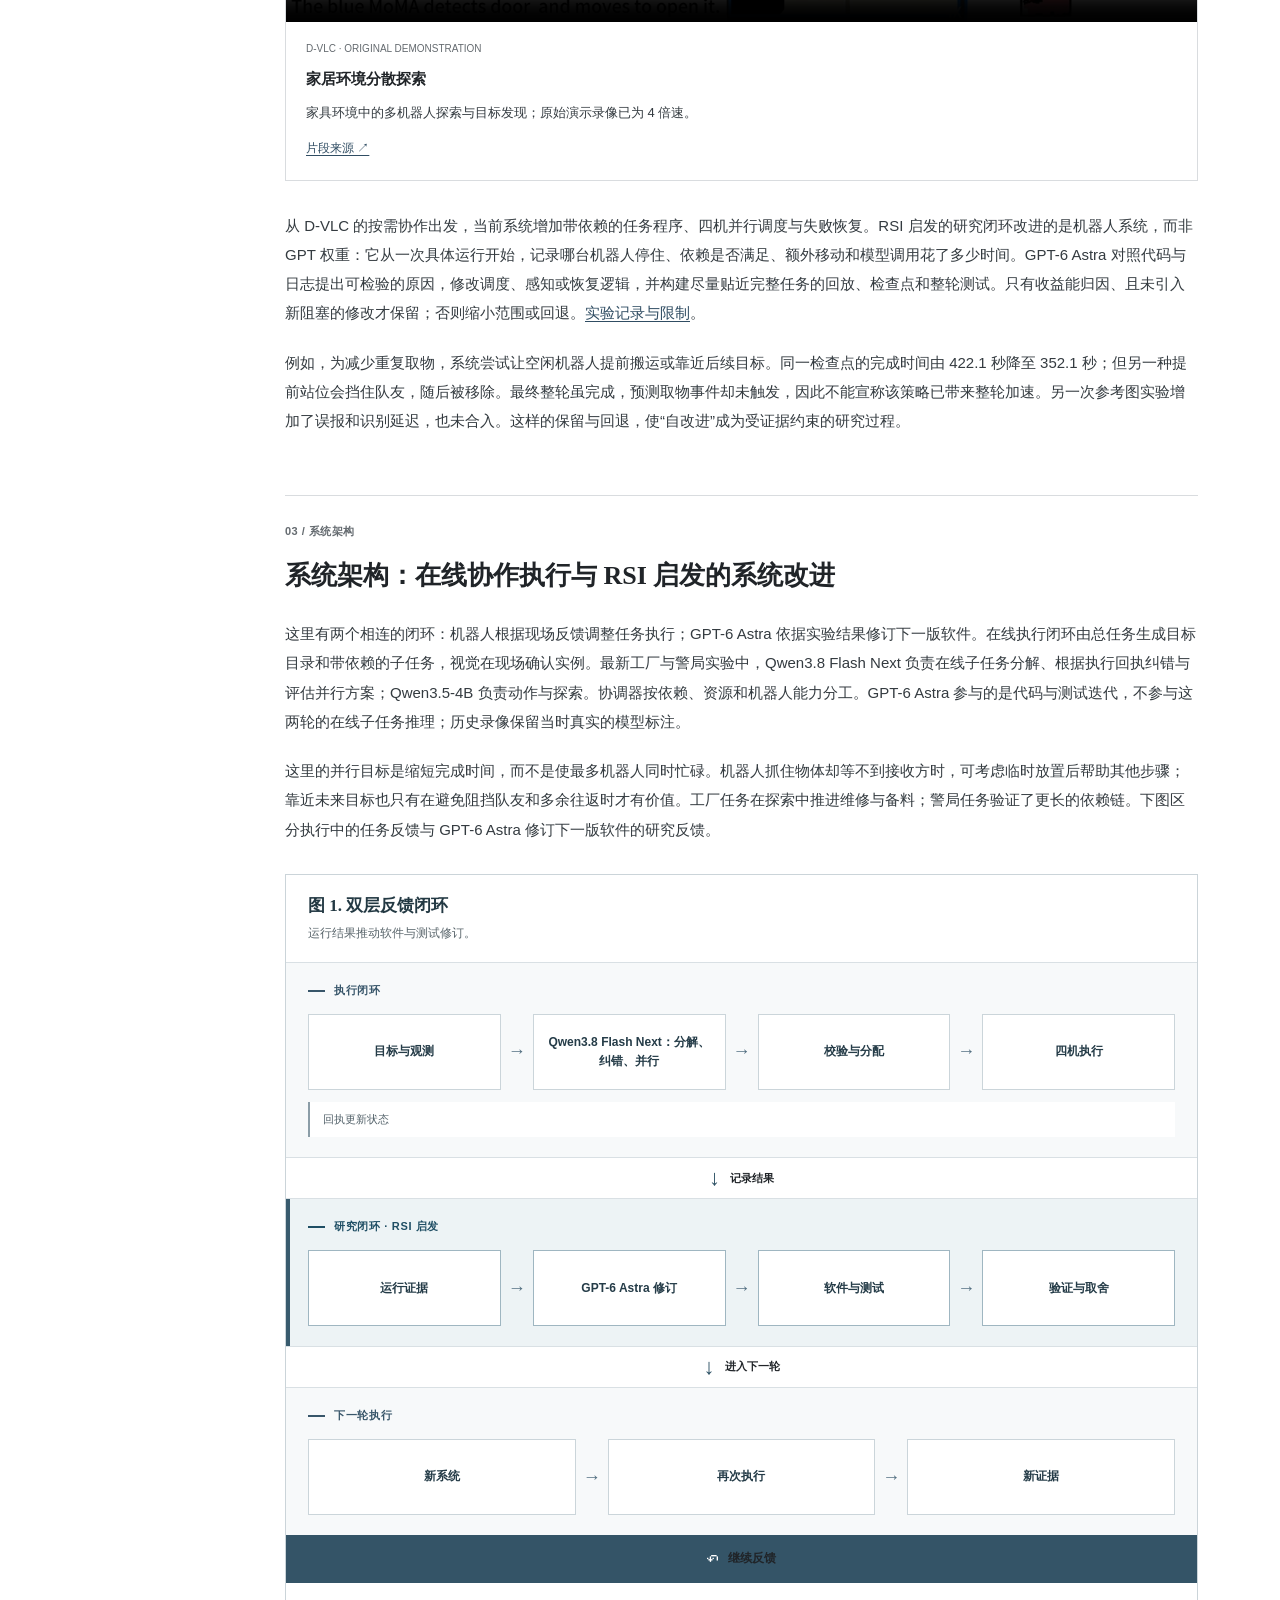
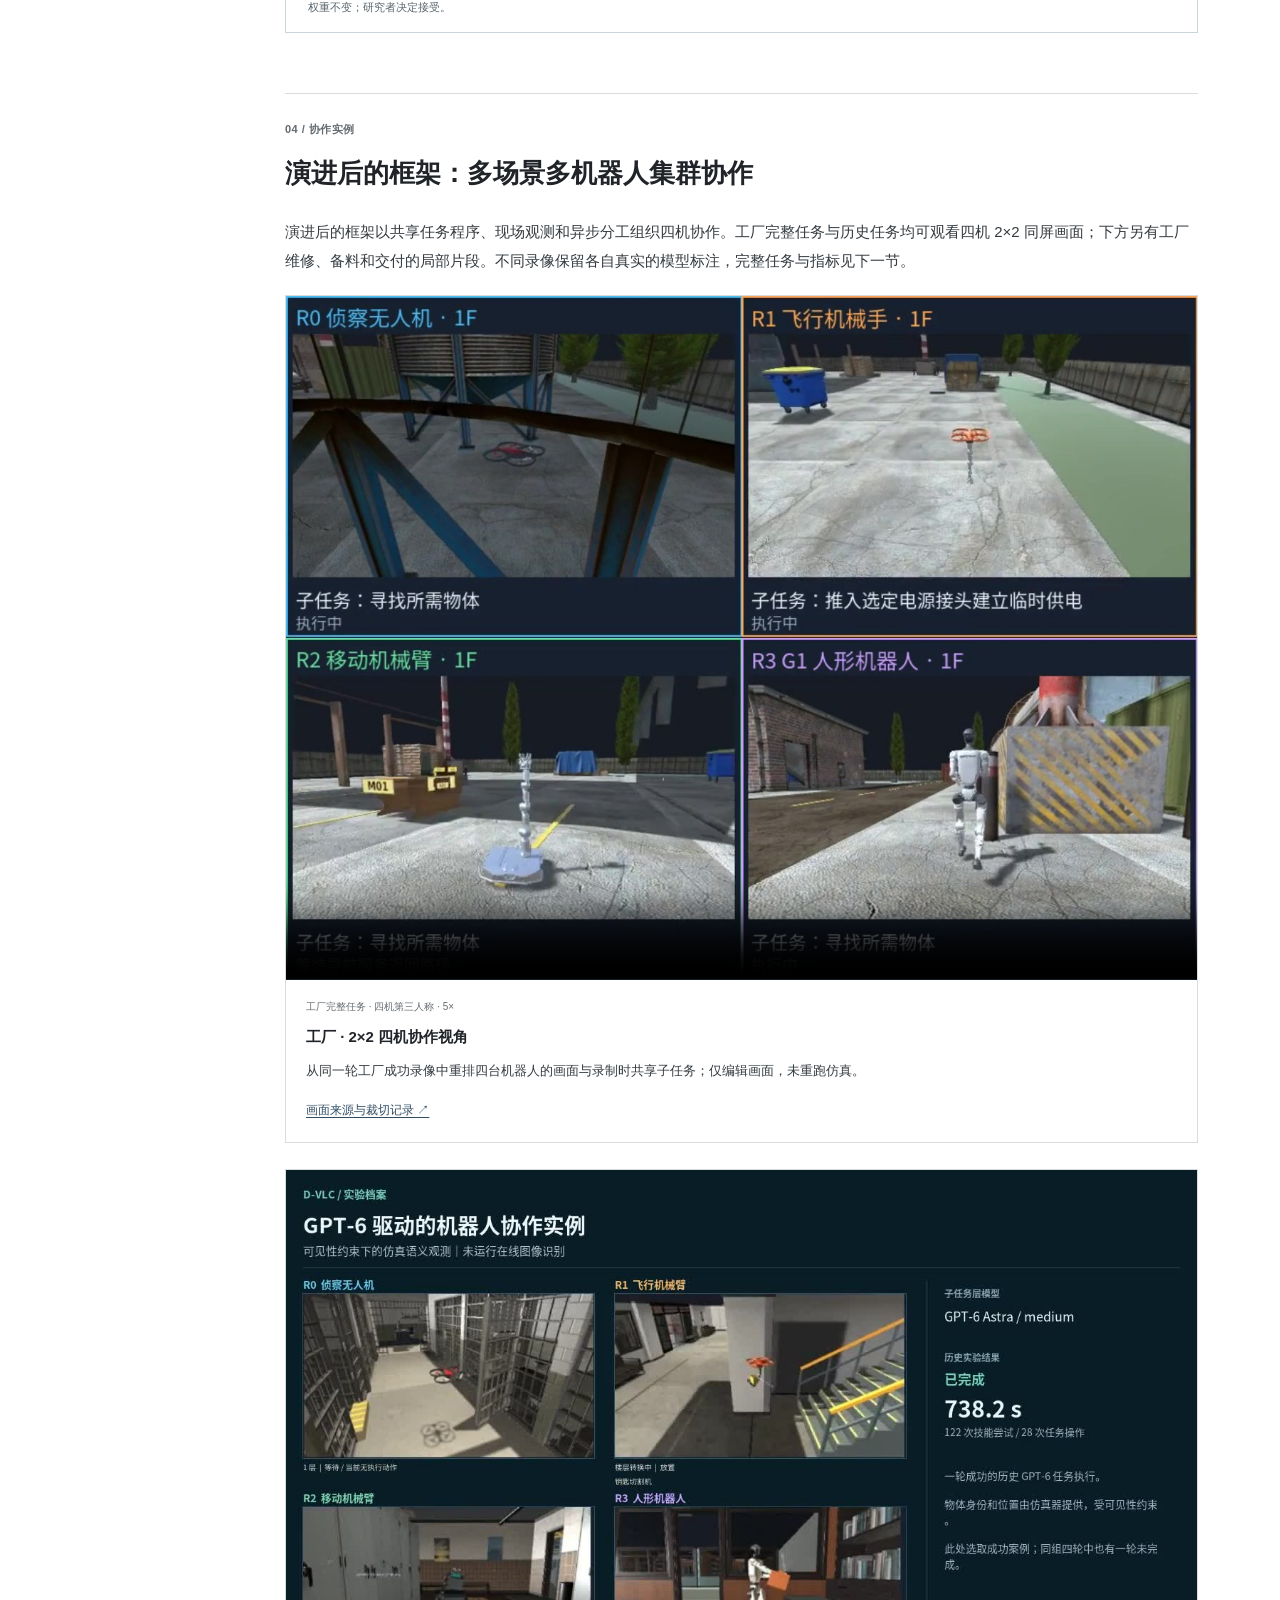
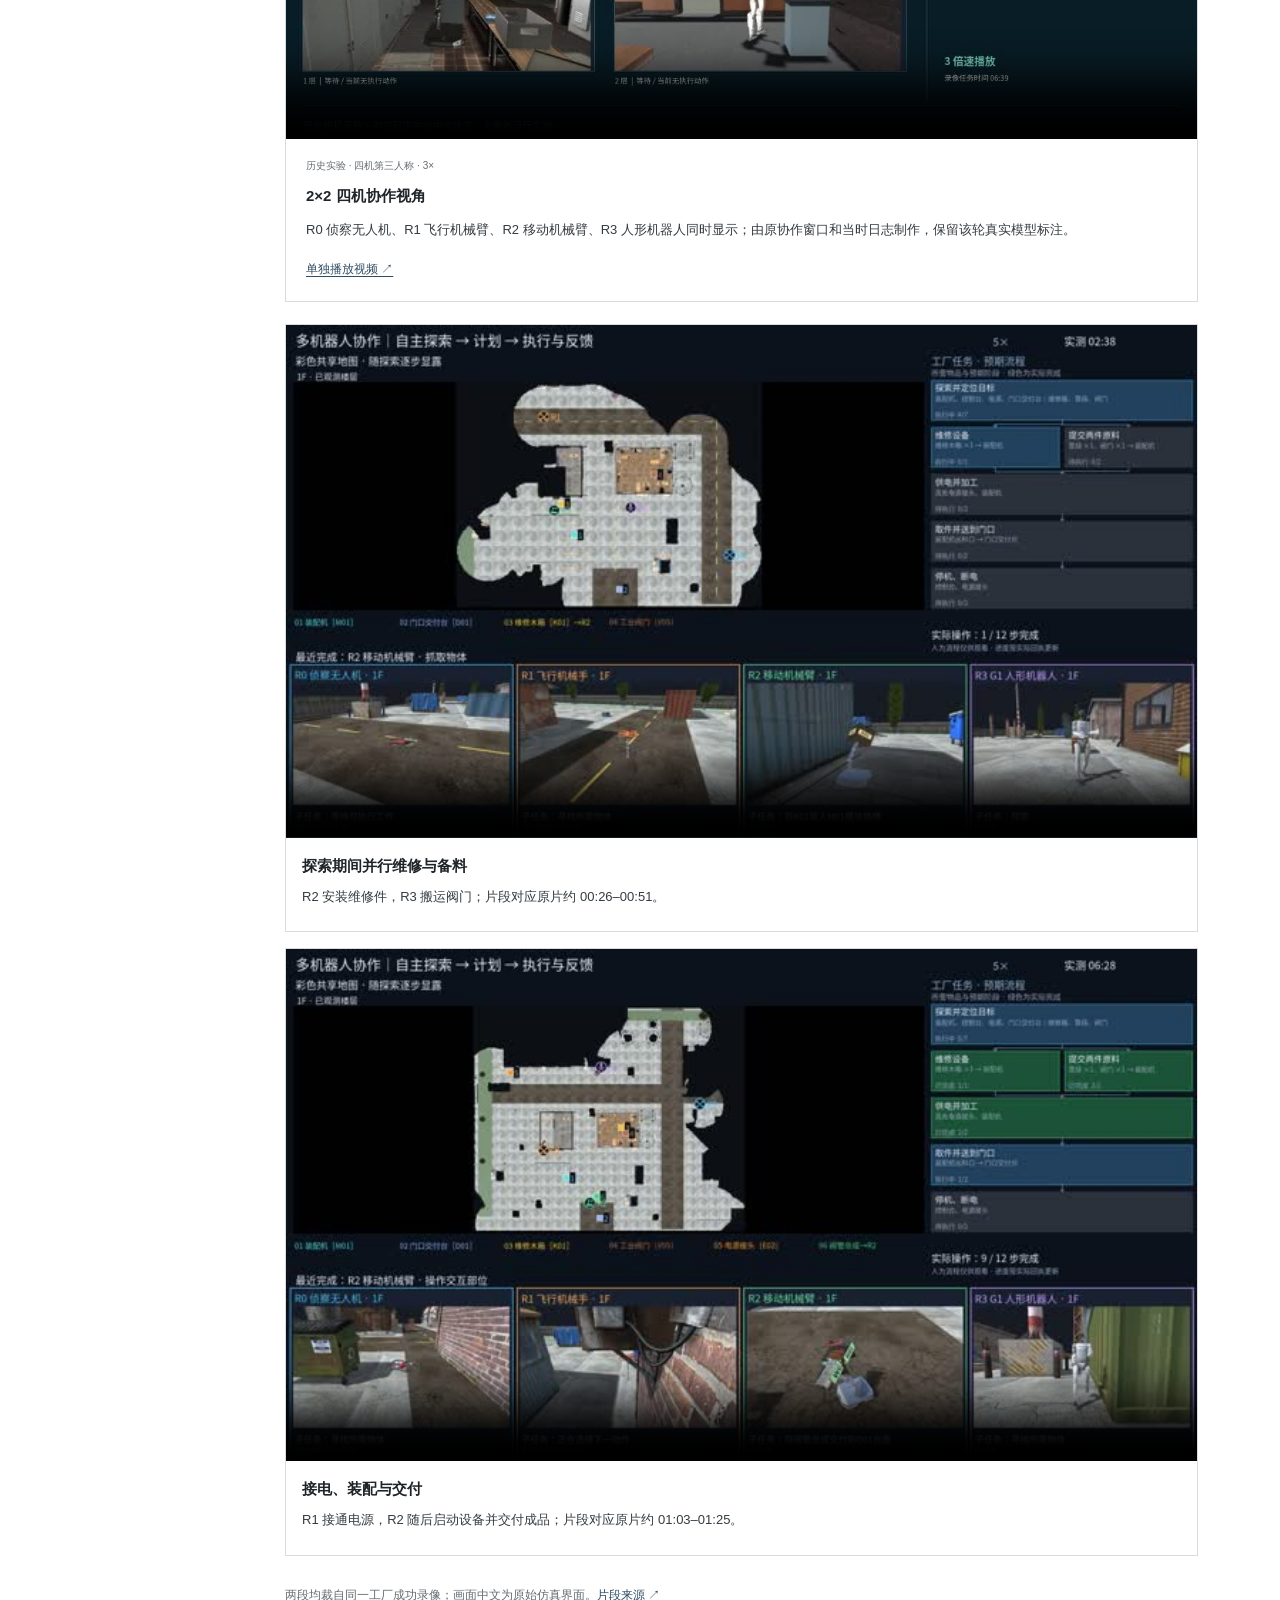
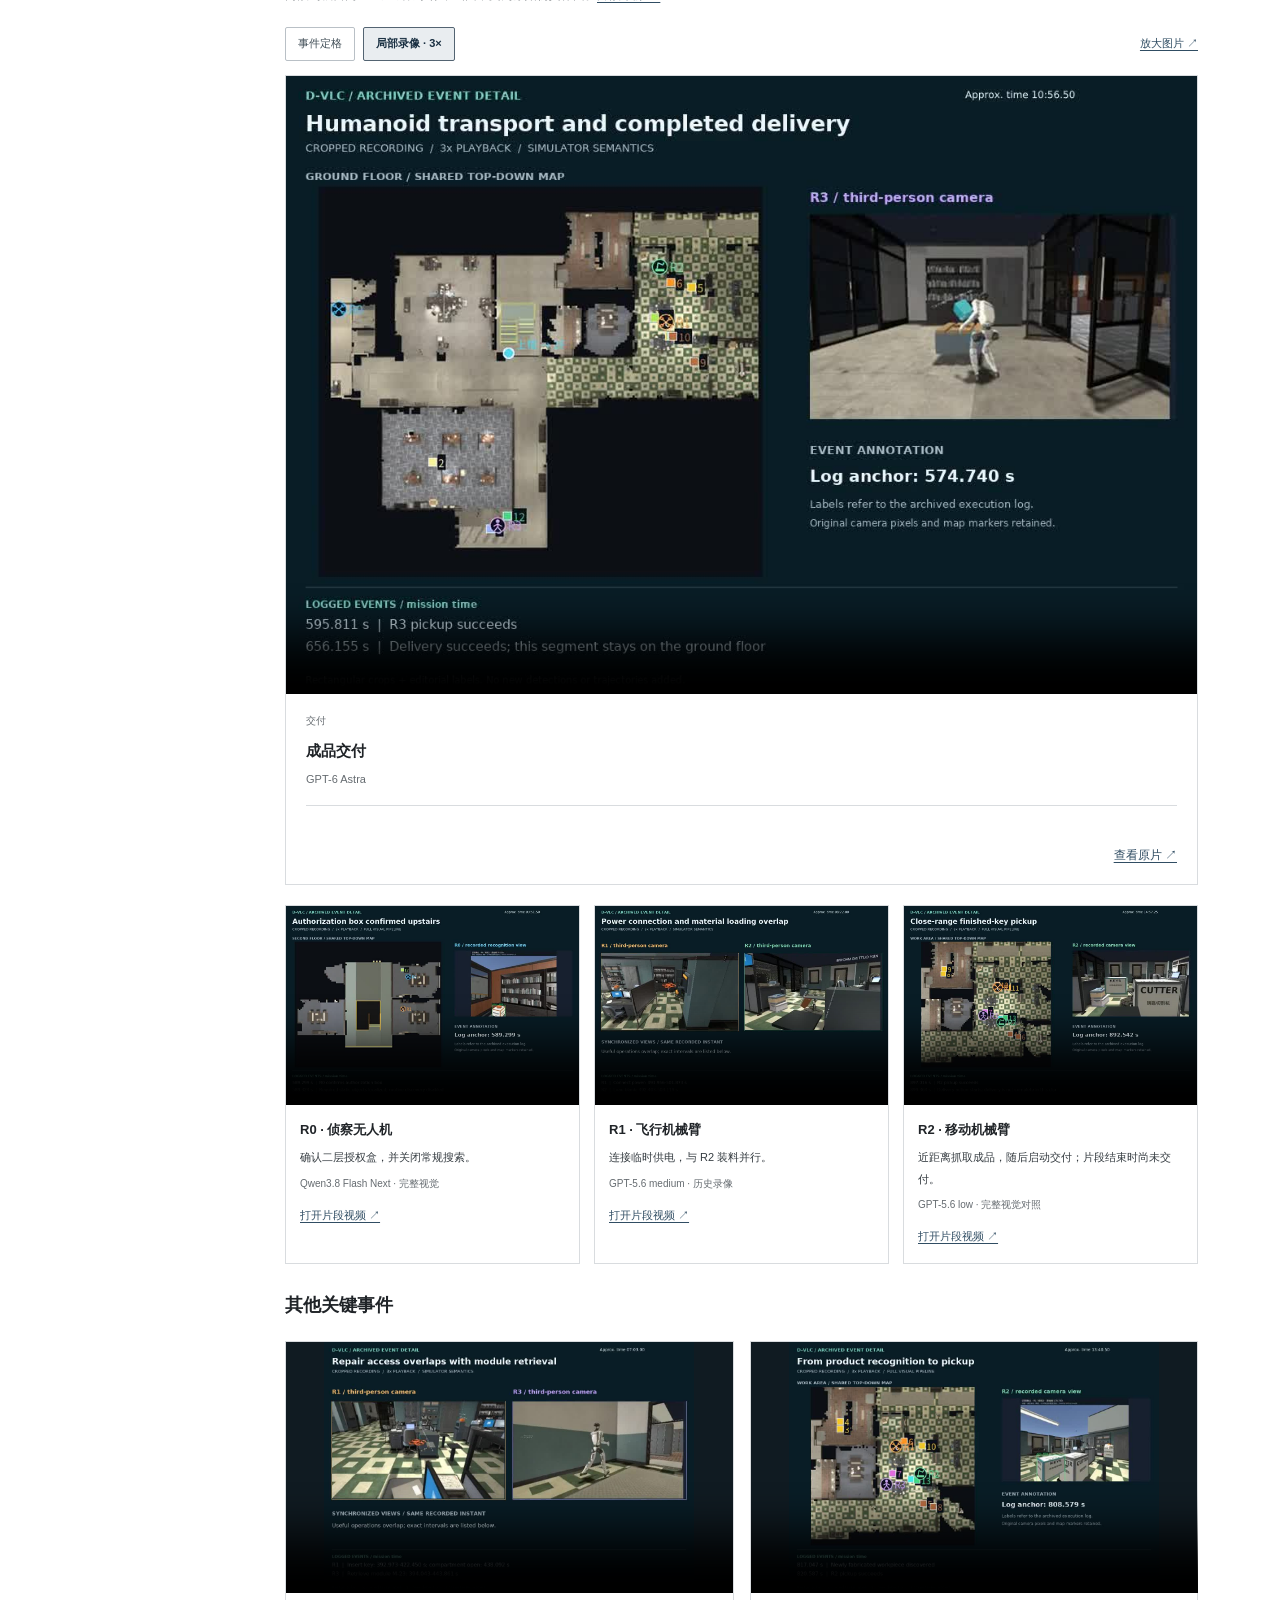
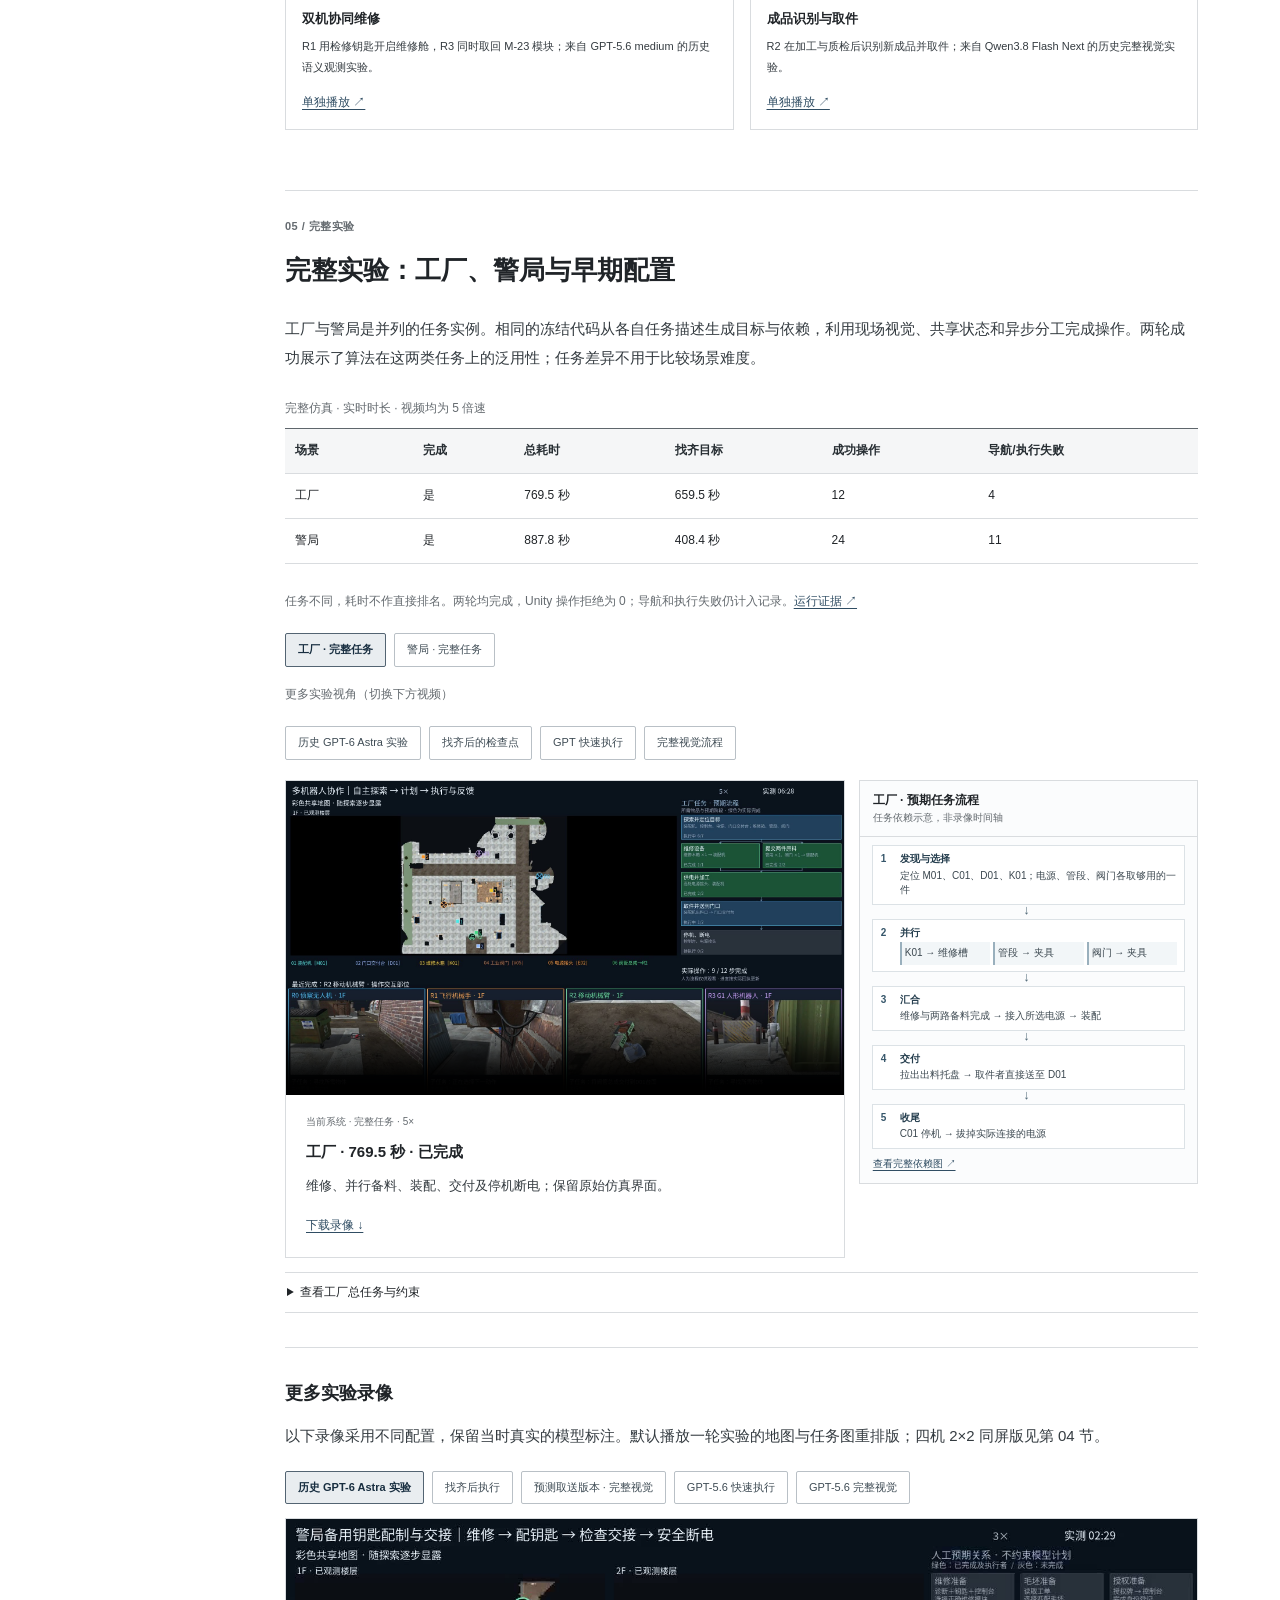
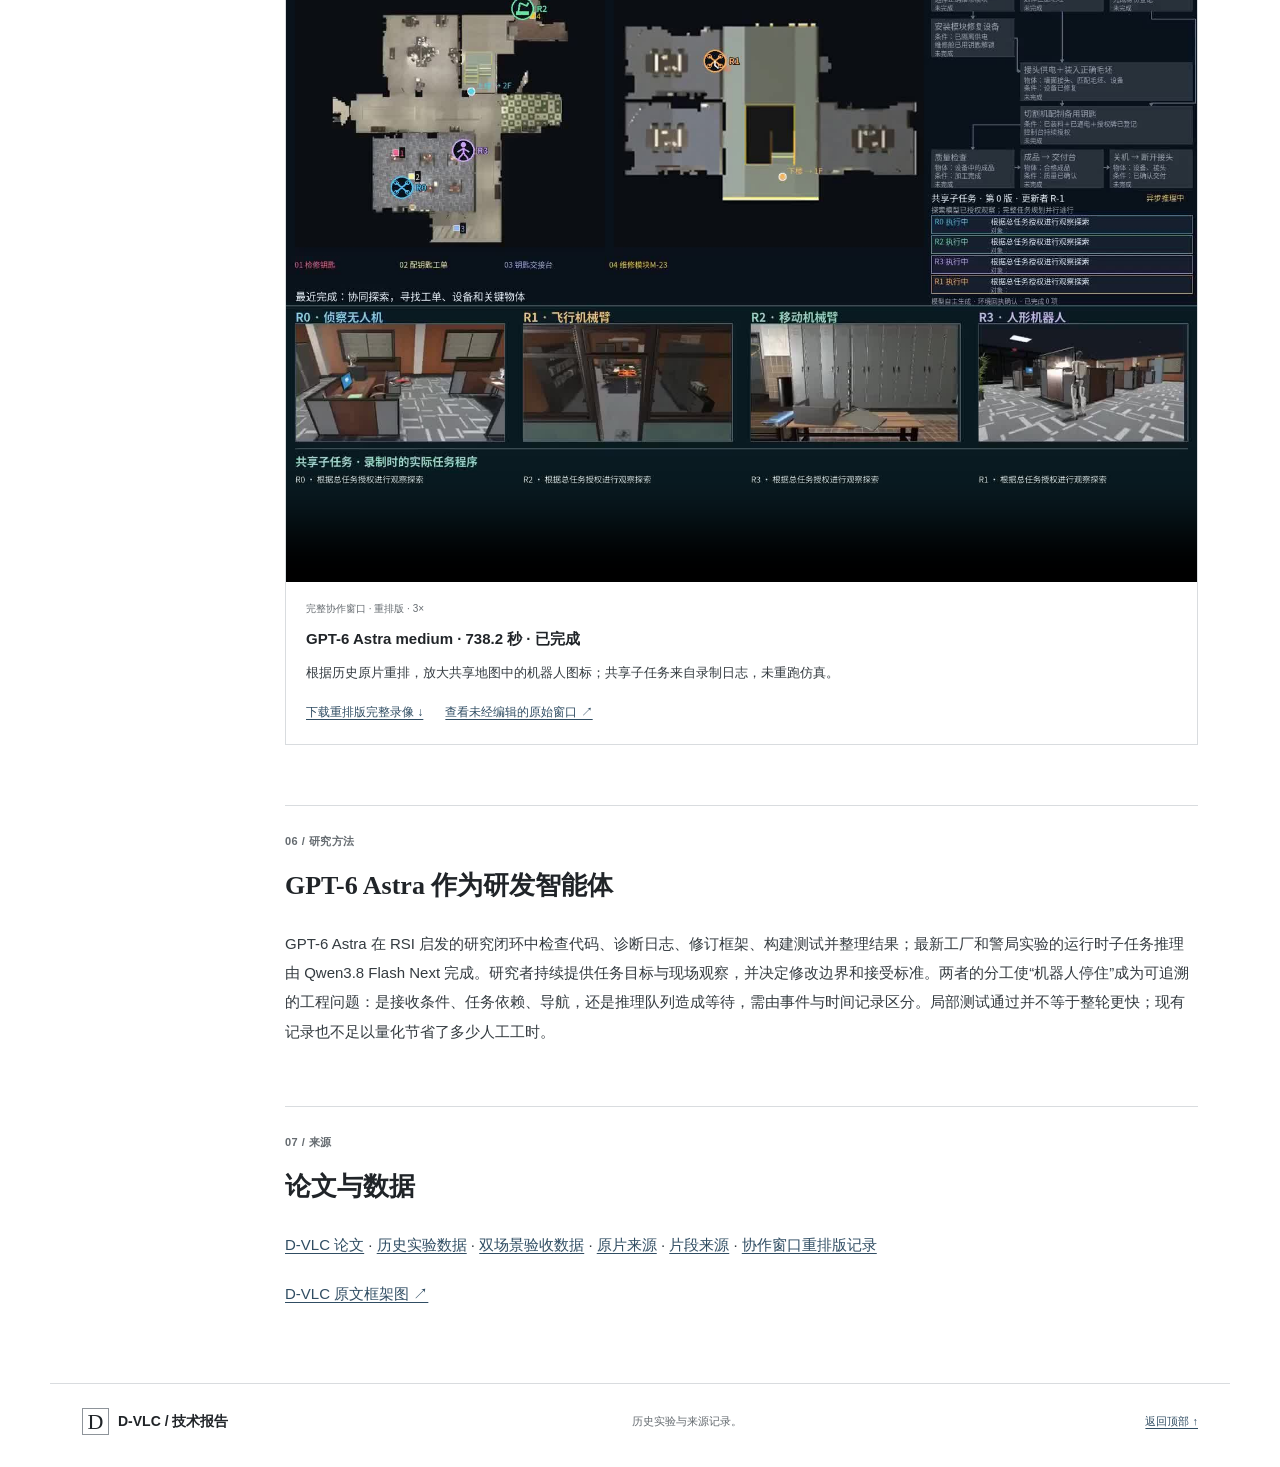
==== commit 03b76261: "Show full factory four-camera film and expose collaboration media" ====
--- a/zh.html
+++ b/zh.html
@@ -5,7 +5,7 @@
 <meta charset="utf-8"/><meta content="width=device-width,initial-scale=1" name="viewport"/>
 <title>D-VLC：框架扩展与 GPT 驱动的研究迭代</title>
 <meta content="从早期 D-VLC 框架到 GPT 辅助研究迭代：四类机器人跨警局与工厂场景协作的成功录像与可核查数据。" name="description"/>
-<meta content="#123d3b" name="theme-color"/><link href="assets/favicon.svg" rel="icon" type="image/svg+xml"/><link href="style.css?v=11" rel="stylesheet"/>
+<meta content="#123d3b" name="theme-color"/><link href="assets/favicon.svg" rel="icon" type="image/svg+xml"/><link href="style.css?v=13" rel="stylesheet"/>
 <link href="index.html" hreflang="en" rel="alternate"/><link href="zh.html" hreflang="zh-CN" rel="alternate"/></head>
 <body>
 <header class="masthead"><a class="brand" href="#top"><span class="brand-icon">D</span> D-VLC <span class="brand-sub">技术报告</span></a><nav aria-label="主导航"><a href="#evolution">框架演进</a><a href="#framework">系统架构</a><a href="#demos">完整实验</a><a href="#research">研究闭环</a></nav><div class="header-links"><div aria-label="Language / 语言" class="language-switch"><a href="index.html" lang="en">EN</a><span>/</span><a aria-current="page" href="zh.html" lang="zh-CN">中文</a></div><a class="paper-link" href="https://arxiv.org/abs/2607.29009" rel="noreferrer" target="_blank">原始论文 ↗</a></div></header>
@@ -29,7 +29,7 @@
 <div class="cycle-recurrence"><span aria-hidden="true">↶</span><strong>继续反馈</strong></div>
 <p class="figure-note">权重不变；研究者决定接受。</p>
 </figure></section>
-<section id="highlights"><div class="section-number">04 / 协作实例</div><h2>演进后的框架：多场景多机器人集群协作</h2><p>演进后的框架以共享任务程序、现场观测和异步分工组织四机协作。先看四机 2×2 同屏历史录像，再看工厂探索期间并行维修与备料的片段；旧录像保留当时真实模型标注。警局与工厂的完整任务录像见下一节。</p><figure class="video-figure four-camera-feature"><video aria-label="四机第三人称协作，2×2 历史录像" controls playsinline preload="metadata" poster="assets/zh/gpt6-semantic.jpg?v=3" src="assets/zh/gpt6-semantic.mp4?v=3"></video><figcaption><span class="experiment-tag">历史实验 · 四机第三人称 · 3×</span><strong>2×2 四机协作视角</strong><p>R0 侦察无人机、R1 飞行机械臂、R2 移动机械臂、R3 人形机器人同时显示；由原协作窗口和当时日志制作，保留该轮真实模型标注。</p><a href="assets/zh/gpt6-semantic.mp4?v=3" target="_blank" rel="noopener">单独播放视频 ↗</a></figcaption></figure><div class="scene-clips"><figure class="video-figure"><video controls playsinline preload="none" poster="assets/scenes/factory-32.jpg" src="assets/scenes/factory-repair-and-staging.mp4" aria-label="工厂维修与备料片段"></video><figcaption><strong>探索期间并行维修与备料</strong><p>R2 安装维修件，R3 搬运阀门；片段对应原片约 00:26–00:51。</p></figcaption></figure><figure class="video-figure"><video controls playsinline preload="none" poster="assets/scenes/factory-78.jpg" src="assets/scenes/factory-power-and-delivery.mp4" aria-label="工厂接电加工与交付片段"></video><figcaption><strong>接电、装配与交付</strong><p>R1 接通电源，R2 随后启动设备并交付成品；片段对应原片约 01:03–01:25。</p></figcaption></figure></div><p class="figure-note">两段均裁自同一工厂成功录像；画面中文为原始仿真界面。<a href="assets/scenes/evidence.json">片段来源 ↗</a></p><div aria-label="局部画面显示方式" class="focus-controls" role="group"><button aria-pressed="false" data-focus-mode="still" type="button">事件定格</button><button aria-pressed="true" class="selected" data-focus-mode="video" type="button">局部录像 · 3×</button><a href="assets/focus/humanoid-delivery.jpg" id="highlight-fullsize" target="_blank">放大图片 ↗</a></div><figure class="video-figure highlight-feature"><img alt="R3 第三人称视角与一层俯视图" height="760" hidden id="highlight-still" src="assets/focus/humanoid-delivery.jpg" width="1120"/><video aria-label="当前精彩片段" controls="" id="highlight-video" playsinline="" poster="assets/focus/humanoid-delivery.jpg" preload="none" src="assets/focus/humanoid-delivery.mp4"></video><figcaption aria-live="polite"><span class="experiment-tag" id="highlight-tag">交付</span><strong id="highlight-title">成品交付</strong><span class="clip-source" id="highlight-run">GPT-6 Astra</span><p id="highlight-description"></p><p class="view-label" id="highlight-view"></p><ol class="event-ledger" id="highlight-events"></ol><div class="clip-meta"><span id="highlight-time"></span><a data-context="humanoid-delivery" href="#archive" id="highlight-context">查看原片 ↗</a></div></figcaption></figure><div class="robot-video-grid" aria-label="其他三种机器人片段"><figure class="video-figure robot-clip"><video aria-label="R0 · 侦察无人机 · 确认二层授权盒，并关闭常规搜索。" controls playsinline preload="none" poster="assets/focus/recognition-authorization.jpg" src="assets/focus/recognition-authorization.mp4"></video><figcaption><strong>R0 · 侦察无人机</strong><p>确认二层授权盒，并关闭常规搜索。</p><span class="clip-source">Qwen3.8 Flash Next · 完整视觉</span><a href="assets/focus/recognition-authorization.mp4" target="_blank" rel="noopener">打开片段视频 ↗</a></figcaption></figure><figure class="video-figure robot-clip"><video aria-label="R1 · 飞行机械臂 · 连接临时供电，与 R2 装料并行。" controls playsinline preload="none" poster="assets/focus/power-and-loading.jpg" src="assets/focus/power-and-loading.mp4"></video><figcaption><strong>R1 · 飞行机械臂</strong><p>连接临时供电，与 R2 装料并行。</p><span class="clip-source">GPT-5.6 medium · 历史录像</span><a href="assets/focus/power-and-loading.mp4" target="_blank" rel="noopener">打开片段视频 ↗</a></figcaption></figure><figure class="video-figure robot-clip"><video aria-label="R2 · 移动机械臂 · 近距离抓取成品，随后启动交付；片段结束时尚未交付。" controls playsinline preload="none" poster="assets/focus/close-pickup.jpg" src="assets/focus/close-pickup.mp4"></video><figcaption><strong>R2 · 移动机械臂</strong><p>近距离抓取成品，随后启动交付；片段结束时尚未交付。</p><span class="clip-source">GPT-5.6 low · 完整视觉对照</span><a href="assets/focus/close-pickup.mp4" target="_blank" rel="noopener">打开片段视频 ↗</a></figcaption></figure></div><details><summary>其他协作片段</summary><div class="highlight-grid"><button aria-pressed="false" class="highlight-card" data-highlight="parallel-repair"><img alt="R1 与 R3 的同步第三人称视角" loading="lazy" src="assets/focus/parallel-repair.jpg"/><strong>维修并行</strong></button><button aria-pressed="false" class="highlight-card" data-highlight="power-and-loading"><img alt="R1 与 R2 的同步第三人称视角" loading="lazy" src="assets/focus/power-and-loading.jpg"/><strong>加工准备</strong></button><button aria-pressed="false" class="highlight-card" data-highlight="close-pickup"><img alt="R2 记录相机与工作区俯视图" loading="lazy" src="assets/focus/close-pickup.jpg"/><strong>近距离抓取</strong></button></div></details></section><section id="demos"><span id="multi-scene" class="fragment-alias" aria-hidden="true"></span><div class="section-number">05 / 完整实验</div><h2>完整实验：工厂、警局与早期配置</h2><p>工厂与警局是并列的任务实例。相同的冻结代码从各自任务描述生成目标与依赖，利用现场视觉、共享状态和异步分工完成操作。两轮成功展示了算法在这两类任务上的泛用性；任务差异不用于比较场景难度。</p><div class="table-scroll"><table class="scene-table"><caption>完整仿真 · 实时时长 · 视频均为 5 倍速</caption><thead><tr><th>场景</th><th>完成</th><th>总耗时</th><th>找齐目标</th><th>成功操作</th><th>导航/执行失败</th></tr></thead><tbody><tr><td>工厂</td><td>是</td><td>769.5 秒</td><td>659.5 秒</td><td>12</td><td>4</td></tr><tr><td>警局</td><td>是</td><td>887.8 秒</td><td>408.4 秒</td><td>24</td><td>11</td></tr></tbody></table></div><p class="scene-note">任务不同，耗时不作直接排名。两轮均完成，Unity 操作拒绝为 0；导航和执行失败仍计入记录。<a href="assets/scenes/evidence.json">运行证据 ↗</a></p><div aria-label="选择实验" class="demo-tabs" role="group"><button aria-pressed="true" class="active" data-demo="factory">工厂 · 完整任务</button><button aria-pressed="false" data-demo="police">警局 · 完整任务</button></div><details><summary>早期实验录像</summary><div class="demo-tabs"><button aria-pressed="false" data-demo="gpt6-semantic">历史 GPT-6 Astra 实验</button><button aria-pressed="false" data-demo="known-state">找齐后的检查点</button><button aria-pressed="false" data-demo="gpt56-semantic">GPT 快速执行</button><button aria-pressed="false" data-demo="gpt56-visual">完整视觉流程</button></div></details><div class="mission-showcase"><figure class="video-figure"><video aria-label="工厂任务完整成功录像，五倍速" class="current-scene" controls id="experiment-video" playsinline poster="assets/scenes/factory-poster.jpg" preload="metadata" src="assets/scenes/factory-full-5x.mp4"></video><figcaption><span class="experiment-tag" id="demo-tag">当前系统 · 完整任务 · 5×</span><strong id="demo-title">工厂 · 769.5 秒 · 已完成</strong><p id="demo-description">维修、并行备料、装配、交付及停机断电；保留原始仿真界面。</p><a download href="assets/scenes/factory-full-5x.mp4" id="demo-download">下载录像 ↓</a></figcaption></figure><aside class="mission-flow-side"><figure class="compact-flow" data-mission-panel="factory" aria-label="工厂 · 预期任务流程"><figcaption><strong>工厂 · 预期任务流程</strong><span>任务依赖示意，非录像时间轴</span></figcaption><ol class="flow-steps"><li><b>发现与选择</b><span>定位 M01、C01、D01、K01；电源、管段、阀门各取够用的一件</span></li><li><b>并行</b><div class="flow-parallel"><span>K01 → 维修槽</span><span>管段 → 夹具</span><span>阀门 → 夹具</span></div></li><li><b>汇合</b><span>维修与两路备料完成 → 接入所选电源 → 装配</span></li><li><b>交付</b><span>拉出出料托盘 → 取件者直接送至 D01</span></li><li><b>收尾</b><span>C01 停机 → 拔掉实际连接的电源</span></li></ol><a href="assets/scenes/factory-flow-zh.svg" target="_blank" rel="noopener">查看完整依赖图 ↗</a></figure><figure class="compact-flow" data-mission-panel="police" hidden aria-label="警局 · 预期任务流程"><figcaption><strong>警局 · 预期任务流程</strong><span>任务依赖示意，非录像时间轴</span></figcaption><ol class="flow-steps"><li><b>发现与选择</b><span>读 ORDER 选毛坯；诊断 CUTTER 选模块</span></li><li><b>并行</b><div class="flow-parallel"><span>确认隔离 → KEY 开舱 → 换模块 → 装毛坯</span><span>PERMIT → CONTROL 登记</span></div></li><li><b>汇合</b><span>接入 POWER；工单、维修、装料、供电、授权均就绪</span></li><li><b>双机配合</b><span>机器人 A 持续按授权，机器人 B 启动；成功后松开</span></li><li><b>交付与收尾</b><span>KEYS 质检合格 → DELIVERY 交付 → 停机 → 拔电</span></li></ol><a href="assets/scenes/police-flow-zh.svg" target="_blank" rel="noopener">查看完整依赖图 ↗</a></figure></aside></div><div class="mission-briefs"><div class="mission-brief" data-brief-panel="factory"><details class="mission-text"><summary>查看工厂总任务与约束</summary><div class="detail-body"><p>协同探索停产工厂，修好装配机 M01，制作阀管总成并交付到大门内侧的 D01，最后停机断电。需确认 M01、C01、D01、K01，以及 E01/E02/E03 中的一个电源、P01/P02/PIPE03/P04 中的一根管段、V01–V05 中的一只阀门，共七项目标。同类找到够用的即可，其余位置未知。</p><p>初始机器已隔离、维修舱已打开，电源未接。K01 是整件更换的组件，装进维修槽；管段和阀门分别送入备料夹具。维修与两路备料可边找边做；全部完成后才接电开工。</p><p>从 M01 出料托盘拉出成品后，取件者已持有成品，应直接交付 D01，不再搜索或另抓一次。交付后用 C01 停机，再拔掉实际连接的电源；机器人按能力与现场反馈自主分工。</p></div></details></div><div class="mission-brief" data-brief-panel="police" hidden><details class="mission-text"><summary>查看警局总任务与约束</summary><div class="detail-body"><p>协同探索警局，修好钥匙切割机，按工单制作一批备用钥匙；检查合格后送交接台，结束时停机断电。表面标签有 ORDER、CUTTER、CONTROL、KEY、PERMIT、POWER、DELIVERY、KEYS；维修模块候选为 M-17/M-23/M-41，毛坯候选为 B-AL/B-CU。模块依据现场诊断，毛坯依据工单选择，位置均未知。</p><p>POWER 初始未接，检修前无需先拔电。先确认断电与隔离，用 KEY 插入、转锁、打开维修舱；更换匹配模块后装入匹配毛坯，再接电。PERMIT 可同时送至 CONTROL 登记。</p><p>读完工单、修好机器、装好毛坯、接好电且登记授权后，由一台机器人持续按住授权按钮，另一台启动 CUTTER；确认启动成功后才能松开。KEYS 制成并检查合格后取走交付；交付后在 CONTROL 停机，最后拔掉 POWER。机器人按能力与现场反馈自主分工。</p></div></details></div></div><div id="archive" class="archive-subsection"><h3>早期完整实验录像</h3><p>以下录像使用早期配置，保留当时真实的模型标注。默认播放一轮历史实验的地图与任务图重排版；四机 2×2 同屏版见第 04 节。</p><div aria-label="选择完整录像" class="demo-tabs" role="group"><button aria-pressed="true" class="active" data-archive="gpt6-semantic">历史 GPT-6 Astra 实验</button><button aria-pressed="false" class="" data-archive="known-state">找齐后执行</button><button aria-pressed="false" class="" data-archive="predictive">预测取送版本 · 完整视觉</button></div><details><summary>其他历史录像</summary><div class="demo-tabs"><button aria-pressed="false" class="" data-archive="gpt56-semantic">GPT-5.6 快速执行</button><button aria-pressed="false" class="" data-archive="gpt56-visual">GPT-5.6 完整视觉</button></div></details><figure class="video-figure archive-feature reframed"><video aria-label="完整协作窗口 · 重排版 · 3×" controls="" id="archive-video" playsinline="" poster="assets/archive/gpt6-semantic-reframed-zh-3x.jpg?v=5" preload="none" src="assets/archive/gpt6-semantic-reframed-zh-3x.mp4?v=5"></video><figcaption aria-live="polite"><span class="experiment-tag" id="archive-tag">完整协作窗口 · 重排版 · 3×</span><strong id="archive-title">GPT-6 Astra medium · 738.2 秒 · 已完成</strong><p id="archive-description">根据历史原片重排，放大共享地图中的机器人图标；共享子任务来自录制日志，未重跑仿真。</p><a download="" href="assets/archive/gpt6-semantic-reframed-zh-3x.mp4?v=5" id="archive-download">下载重排版完整录像 ↓</a><a href="assets/archive/gpt6-semantic-swarm-3x.mp4" id="archive-original">查看未经编辑的原始窗口 ↗</a></figcaption></figure></div></section>
+<section id="highlights"><div class="section-number">04 / 协作实例</div><h2>演进后的框架：多场景多机器人集群协作</h2><p>演进后的框架以共享任务程序、现场观测和异步分工组织四机协作。工厂完整任务与历史任务均可观看四机 2×2 同屏画面；下方另有工厂维修、备料和交付的局部片段。不同录像保留各自真实的模型标注，完整任务与指标见下一节。</p><figure class="video-figure factory-four-camera-feature"><video aria-label="工厂任务四机第三人称 2×2 协作录像，五倍速" controls playsinline preload="none" poster="assets/scenes/factory-four-camera-poster.jpg" src="assets/scenes/factory-four-camera-5x.mp4"></video><figcaption><span class="experiment-tag">工厂完整任务 · 四机第三人称 · 5×</span><strong>工厂 · 2×2 四机协作视角</strong><p>从同一轮工厂成功录像中重排四台机器人的画面与录制时共享子任务；仅编辑画面，未重跑仿真。</p><a href="assets/scenes/factory-four-camera-provenance.json">画面来源与裁切记录 ↗</a></figcaption></figure><figure class="video-figure four-camera-feature"><video aria-label="四机第三人称协作，2×2 历史录像" controls playsinline preload="metadata" poster="assets/zh/gpt6-semantic.jpg?v=3" src="assets/zh/gpt6-semantic.mp4?v=3"></video><figcaption><span class="experiment-tag">历史实验 · 四机第三人称 · 3×</span><strong>2×2 四机协作视角</strong><p>R0 侦察无人机、R1 飞行机械臂、R2 移动机械臂、R3 人形机器人同时显示；由原协作窗口和当时日志制作，保留该轮真实模型标注。</p><a href="assets/zh/gpt6-semantic.mp4?v=3" target="_blank" rel="noopener">单独播放视频 ↗</a></figcaption></figure><div class="scene-clips"><figure class="video-figure"><video controls playsinline preload="none" poster="assets/scenes/factory-32.jpg" src="assets/scenes/factory-repair-and-staging.mp4" aria-label="工厂维修与备料片段"></video><figcaption><strong>探索期间并行维修与备料</strong><p>R2 安装维修件，R3 搬运阀门；片段对应原片约 00:26–00:51。</p></figcaption></figure><figure class="video-figure"><video controls playsinline preload="none" poster="assets/scenes/factory-78.jpg" src="assets/scenes/factory-power-and-delivery.mp4" aria-label="工厂接电加工与交付片段"></video><figcaption><strong>接电、装配与交付</strong><p>R1 接通电源，R2 随后启动设备并交付成品；片段对应原片约 01:03–01:25。</p></figcaption></figure></div><p class="figure-note">两段均裁自同一工厂成功录像；画面中文为原始仿真界面。<a href="assets/scenes/evidence.json">片段来源 ↗</a></p><div aria-label="局部画面显示方式" class="focus-controls" role="group"><button aria-pressed="false" data-focus-mode="still" type="button">事件定格</button><button aria-pressed="true" class="selected" data-focus-mode="video" type="button">局部录像 · 3×</button><a href="assets/focus/humanoid-delivery.jpg" id="highlight-fullsize" target="_blank">放大图片 ↗</a></div><figure class="video-figure highlight-feature"><img alt="R3 第三人称视角与一层俯视图" height="760" hidden id="highlight-still" src="assets/focus/humanoid-delivery.jpg" width="1120"/><video aria-label="当前精彩片段" controls="" id="highlight-video" playsinline="" poster="assets/focus/humanoid-delivery.jpg" preload="none" src="assets/focus/humanoid-delivery.mp4"></video><figcaption aria-live="polite"><span class="experiment-tag" id="highlight-tag">交付</span><strong id="highlight-title">成品交付</strong><span class="clip-source" id="highlight-run">GPT-6 Astra</span><p id="highlight-description"></p><p class="view-label" id="highlight-view"></p><ol class="event-ledger" id="highlight-events"></ol><div class="clip-meta"><span id="highlight-time"></span><a data-context="humanoid-delivery" href="#archive" id="highlight-context">查看原片 ↗</a></div></figcaption></figure><div class="robot-video-grid" aria-label="其他三种机器人片段"><figure class="video-figure robot-clip"><video aria-label="R0 · 侦察无人机 · 确认二层授权盒，并关闭常规搜索。" controls playsinline preload="none" poster="assets/focus/recognition-authorization.jpg" src="assets/focus/recognition-authorization.mp4"></video><figcaption><strong>R0 · 侦察无人机</strong><p>确认二层授权盒，并关闭常规搜索。</p><span class="clip-source">Qwen3.8 Flash Next · 完整视觉</span><a href="assets/focus/recognition-authorization.mp4" target="_blank" rel="noopener">打开片段视频 ↗</a></figcaption></figure><figure class="video-figure robot-clip"><video aria-label="R1 · 飞行机械臂 · 连接临时供电，与 R2 装料并行。" controls playsinline preload="none" poster="assets/focus/power-and-loading.jpg" src="assets/focus/power-and-loading.mp4"></video><figcaption><strong>R1 · 飞行机械臂</strong><p>连接临时供电，与 R2 装料并行。</p><span class="clip-source">GPT-5.6 medium · 历史录像</span><a href="assets/focus/power-and-loading.mp4" target="_blank" rel="noopener">打开片段视频 ↗</a></figcaption></figure><figure class="video-figure robot-clip"><video aria-label="R2 · 移动机械臂 · 近距离抓取成品，随后启动交付；片段结束时尚未交付。" controls playsinline preload="none" poster="assets/focus/close-pickup.jpg" src="assets/focus/close-pickup.mp4"></video><figcaption><strong>R2 · 移动机械臂</strong><p>近距离抓取成品，随后启动交付；片段结束时尚未交付。</p><span class="clip-source">GPT-5.6 low · 完整视觉对照</span><a href="assets/focus/close-pickup.mp4" target="_blank" rel="noopener">打开片段视频 ↗</a></figcaption></figure></div><div class="focus-extra-clips"><h3>其他关键事件</h3><div class="scene-clips secondary-clips"><figure class="video-figure"><video aria-label="R1 与 R3 协同维修片段" controls playsinline preload="none" poster="assets/focus/parallel-repair.jpg" src="assets/focus/parallel-repair.mp4"></video><figcaption><strong>双机协同维修</strong><p>R1 用检修钥匙开启维修舱，R3 同时取回 M-23 模块；来自 GPT-5.6 medium 的历史语义观测实验。</p><a href="assets/focus/parallel-repair.mp4" target="_blank" rel="noopener">单独播放 ↗</a></figcaption></figure><figure class="video-figure"><video aria-label="R2 识别并取走新成品片段" controls playsinline preload="none" poster="assets/focus/recognition-product.jpg" src="assets/focus/recognition-product.mp4"></video><figcaption><strong>成品识别与取件</strong><p>R2 在加工与质检后识别新成品并取件；来自 Qwen3.8 Flash Next 的历史完整视觉实验。</p><a href="assets/focus/recognition-product.mp4" target="_blank" rel="noopener">单独播放 ↗</a></figcaption></figure></div></div></section><section id="demos"><span id="multi-scene" class="fragment-alias" aria-hidden="true"></span><div class="section-number">05 / 完整实验</div><h2>完整实验：工厂、警局与早期配置</h2><p>工厂与警局是并列的任务实例。相同的冻结代码从各自任务描述生成目标与依赖，利用现场视觉、共享状态和异步分工完成操作。两轮成功展示了算法在这两类任务上的泛用性；任务差异不用于比较场景难度。</p><div class="table-scroll"><table class="scene-table"><caption>完整仿真 · 实时时长 · 视频均为 5 倍速</caption><thead><tr><th>场景</th><th>完成</th><th>总耗时</th><th>找齐目标</th><th>成功操作</th><th>导航/执行失败</th></tr></thead><tbody><tr><td>工厂</td><td>是</td><td>769.5 秒</td><td>659.5 秒</td><td>12</td><td>4</td></tr><tr><td>警局</td><td>是</td><td>887.8 秒</td><td>408.4 秒</td><td>24</td><td>11</td></tr></tbody></table></div><p class="scene-note">任务不同，耗时不作直接排名。两轮均完成，Unity 操作拒绝为 0；导航和执行失败仍计入记录。<a href="assets/scenes/evidence.json">运行证据 ↗</a></p><div aria-label="选择实验" class="demo-tabs" role="group"><button aria-pressed="true" class="active" data-demo="factory">工厂 · 完整任务</button><button aria-pressed="false" data-demo="police">警局 · 完整任务</button></div><div class="additional-film-tabs"><p class="selector-label">更多实验视角（切换下方视频）</p><div class="demo-tabs"><button aria-pressed="false" data-demo="gpt6-semantic">历史 GPT-6 Astra 实验</button><button aria-pressed="false" data-demo="known-state">找齐后的检查点</button><button aria-pressed="false" data-demo="gpt56-semantic">GPT 快速执行</button><button aria-pressed="false" data-demo="gpt56-visual">完整视觉流程</button></div></div><div class="mission-showcase"><figure class="video-figure"><video aria-label="工厂任务完整成功录像，五倍速" class="current-scene" controls id="experiment-video" playsinline poster="assets/scenes/factory-poster.jpg" preload="metadata" src="assets/scenes/factory-full-5x.mp4"></video><figcaption><span class="experiment-tag" id="demo-tag">当前系统 · 完整任务 · 5×</span><strong id="demo-title">工厂 · 769.5 秒 · 已完成</strong><p id="demo-description">维修、并行备料、装配、交付及停机断电；保留原始仿真界面。</p><a download href="assets/scenes/factory-full-5x.mp4" id="demo-download">下载录像 ↓</a></figcaption></figure><aside class="mission-flow-side"><figure class="compact-flow" data-mission-panel="factory" aria-label="工厂 · 预期任务流程"><figcaption><strong>工厂 · 预期任务流程</strong><span>任务依赖示意，非录像时间轴</span></figcaption><ol class="flow-steps"><li><b>发现与选择</b><span>定位 M01、C01、D01、K01；电源、管段、阀门各取够用的一件</span></li><li><b>并行</b><div class="flow-parallel"><span>K01 → 维修槽</span><span>管段 → 夹具</span><span>阀门 → 夹具</span></div></li><li><b>汇合</b><span>维修与两路备料完成 → 接入所选电源 → 装配</span></li><li><b>交付</b><span>拉出出料托盘 → 取件者直接送至 D01</span></li><li><b>收尾</b><span>C01 停机 → 拔掉实际连接的电源</span></li></ol><a href="assets/scenes/factory-flow-zh.svg" target="_blank" rel="noopener">查看完整依赖图 ↗</a></figure><figure class="compact-flow" data-mission-panel="police" hidden aria-label="警局 · 预期任务流程"><figcaption><strong>警局 · 预期任务流程</strong><span>任务依赖示意，非录像时间轴</span></figcaption><ol class="flow-steps"><li><b>发现与选择</b><span>读 ORDER 选毛坯；诊断 CUTTER 选模块</span></li><li><b>并行</b><div class="flow-parallel"><span>确认隔离 → KEY 开舱 → 换模块 → 装毛坯</span><span>PERMIT → CONTROL 登记</span></div></li><li><b>汇合</b><span>接入 POWER；工单、维修、装料、供电、授权均就绪</span></li><li><b>双机配合</b><span>机器人 A 持续按授权，机器人 B 启动；成功后松开</span></li><li><b>交付与收尾</b><span>KEYS 质检合格 → DELIVERY 交付 → 停机 → 拔电</span></li></ol><a href="assets/scenes/police-flow-zh.svg" target="_blank" rel="noopener">查看完整依赖图 ↗</a></figure></aside></div><div class="mission-briefs"><div class="mission-brief" data-brief-panel="factory"><details class="mission-text"><summary>查看工厂总任务与约束</summary><div class="detail-body"><p>协同探索停产工厂，修好装配机 M01，制作阀管总成并交付到大门内侧的 D01，最后停机断电。需确认 M01、C01、D01、K01，以及 E01/E02/E03 中的一个电源、P01/P02/PIPE03/P04 中的一根管段、V01–V05 中的一只阀门，共七项目标。同类找到够用的即可，其余位置未知。</p><p>初始机器已隔离、维修舱已打开，电源未接。K01 是整件更换的组件，装进维修槽；管段和阀门分别送入备料夹具。维修与两路备料可边找边做；全部完成后才接电开工。</p><p>从 M01 出料托盘拉出成品后，取件者已持有成品，应直接交付 D01，不再搜索或另抓一次。交付后用 C01 停机，再拔掉实际连接的电源；机器人按能力与现场反馈自主分工。</p></div></details></div><div class="mission-brief" data-brief-panel="police" hidden><details class="mission-text"><summary>查看警局总任务与约束</summary><div class="detail-body"><p>协同探索警局，修好钥匙切割机，按工单制作一批备用钥匙；检查合格后送交接台，结束时停机断电。表面标签有 ORDER、CUTTER、CONTROL、KEY、PERMIT、POWER、DELIVERY、KEYS；维修模块候选为 M-17/M-23/M-41，毛坯候选为 B-AL/B-CU。模块依据现场诊断，毛坯依据工单选择，位置均未知。</p><p>POWER 初始未接，检修前无需先拔电。先确认断电与隔离，用 KEY 插入、转锁、打开维修舱；更换匹配模块后装入匹配毛坯，再接电。PERMIT 可同时送至 CONTROL 登记。</p><p>读完工单、修好机器、装好毛坯、接好电且登记授权后，由一台机器人持续按住授权按钮，另一台启动 CUTTER；确认启动成功后才能松开。KEYS 制成并检查合格后取走交付；交付后在 CONTROL 停机，最后拔掉 POWER。机器人按能力与现场反馈自主分工。</p></div></details></div></div><div id="archive" class="archive-subsection"><h3>更多实验录像</h3><p>以下录像采用不同配置，保留当时真实的模型标注。默认播放一轮实验的地图与任务图重排版；四机 2×2 同屏版见第 04 节。</p><div aria-label="选择完整录像" class="demo-tabs" role="group"><button aria-pressed="true" class="active" data-archive="gpt6-semantic">历史 GPT-6 Astra 实验</button><button aria-pressed="false" class="" data-archive="known-state">找齐后执行</button><button aria-pressed="false" class="" data-archive="predictive">预测取送版本 · 完整视觉</button><button aria-pressed="false" class="" data-archive="gpt56-semantic">GPT-5.6 快速执行</button><button aria-pressed="false" class="" data-archive="gpt56-visual">GPT-5.6 完整视觉</button></div><figure class="video-figure archive-feature reframed"><video aria-label="完整协作窗口 · 重排版 · 3×" controls="" id="archive-video" playsinline="" poster="assets/archive/gpt6-semantic-reframed-zh-3x.jpg?v=5" preload="none" src="assets/archive/gpt6-semantic-reframed-zh-3x.mp4?v=5"></video><figcaption aria-live="polite"><span class="experiment-tag" id="archive-tag">完整协作窗口 · 重排版 · 3×</span><strong id="archive-title">GPT-6 Astra medium · 738.2 秒 · 已完成</strong><p id="archive-description">根据历史原片重排，放大共享地图中的机器人图标；共享子任务来自录制日志，未重跑仿真。</p><a download="" href="assets/archive/gpt6-semantic-reframed-zh-3x.mp4?v=5" id="archive-download">下载重排版完整录像 ↓</a><a href="assets/archive/gpt6-semantic-swarm-3x.mp4" id="archive-original">查看未经编辑的原始窗口 ↗</a></figcaption></figure></div></section>
 <section id="research"><div class="section-number">06 / 研究方法</div><h2>GPT-6 Astra 作为研发智能体</h2><p>GPT-6 Astra 在 RSI 启发的研究闭环中检查代码、诊断日志、修订框架、构建测试并整理结果；最新工厂和警局实验的运行时子任务推理由 Qwen3.8 Flash Next 完成。研究者持续提供任务目标与现场观察，并决定修改边界和接受标准。两者的分工使“机器人停住”成为可追溯的工程问题：是接收条件、任务依赖、导航，还是推理队列造成等待，需由事件与时间记录区分。局部测试通过并不等于整轮更快；现有记录也不足以量化节省了多少人工工时。</p></section>
 <section id="sources"><div class="section-number">07 / 来源</div><h2>论文与数据</h2><p><a href="https://arxiv.org/abs/2607.29009">D-VLC 论文</a> · <a href="assets/evidence.json">历史实验数据</a> · <a href="assets/scenes/evidence.json">双场景验收数据</a> · <a href="assets/archive/manifest.json">原片来源</a> · <a href="assets/focus/manifest.json">片段来源</a> · <a href="assets/gpt6-camera-remaster.json">协作窗口重排版记录</a></p><p><a href="assets/paper/dvlc-figure-2.png">D-VLC 原文框架图 ↗</a></p></section>
 </article></div>
--- a/style.css
+++ b/style.css
@@ -85,3 +85,7 @@
 .origin-feature figcaption p{margin-bottom:7px}
 
 .archive-subsection{margin-top:34px;padding-top:4px;border-top:1px solid var(--line)}
+
+.factory-four-camera-feature{margin:20px 0 26px}.factory-four-camera-feature video{aspect-ratio:4/3;object-fit:contain;background:#0d1d29}#highlights .scene-clips{grid-template-columns:1fr}#highlights .scene-clips figcaption strong{font-size:15px}#highlights .scene-clips figcaption p{font-size:13px}.visible-highlight-selection{margin-top:24px}.additional-film-tabs{margin:16px 0 20px}.selector-label{font-size:12px;color:var(--muted);margin:0 0 8px}
+
+#highlights .focus-extra-clips .scene-clips{grid-template-columns:repeat(2,minmax(0,1fr))}#highlights .focus-extra-clips .scene-clips figcaption strong{font-size:13px}#highlights .focus-extra-clips .scene-clips figcaption p{font-size:11px}.focus-extra-clips{margin-top:26px}@media(max-width:850px){#highlights .focus-extra-clips .scene-clips{grid-template-columns:1fr}}
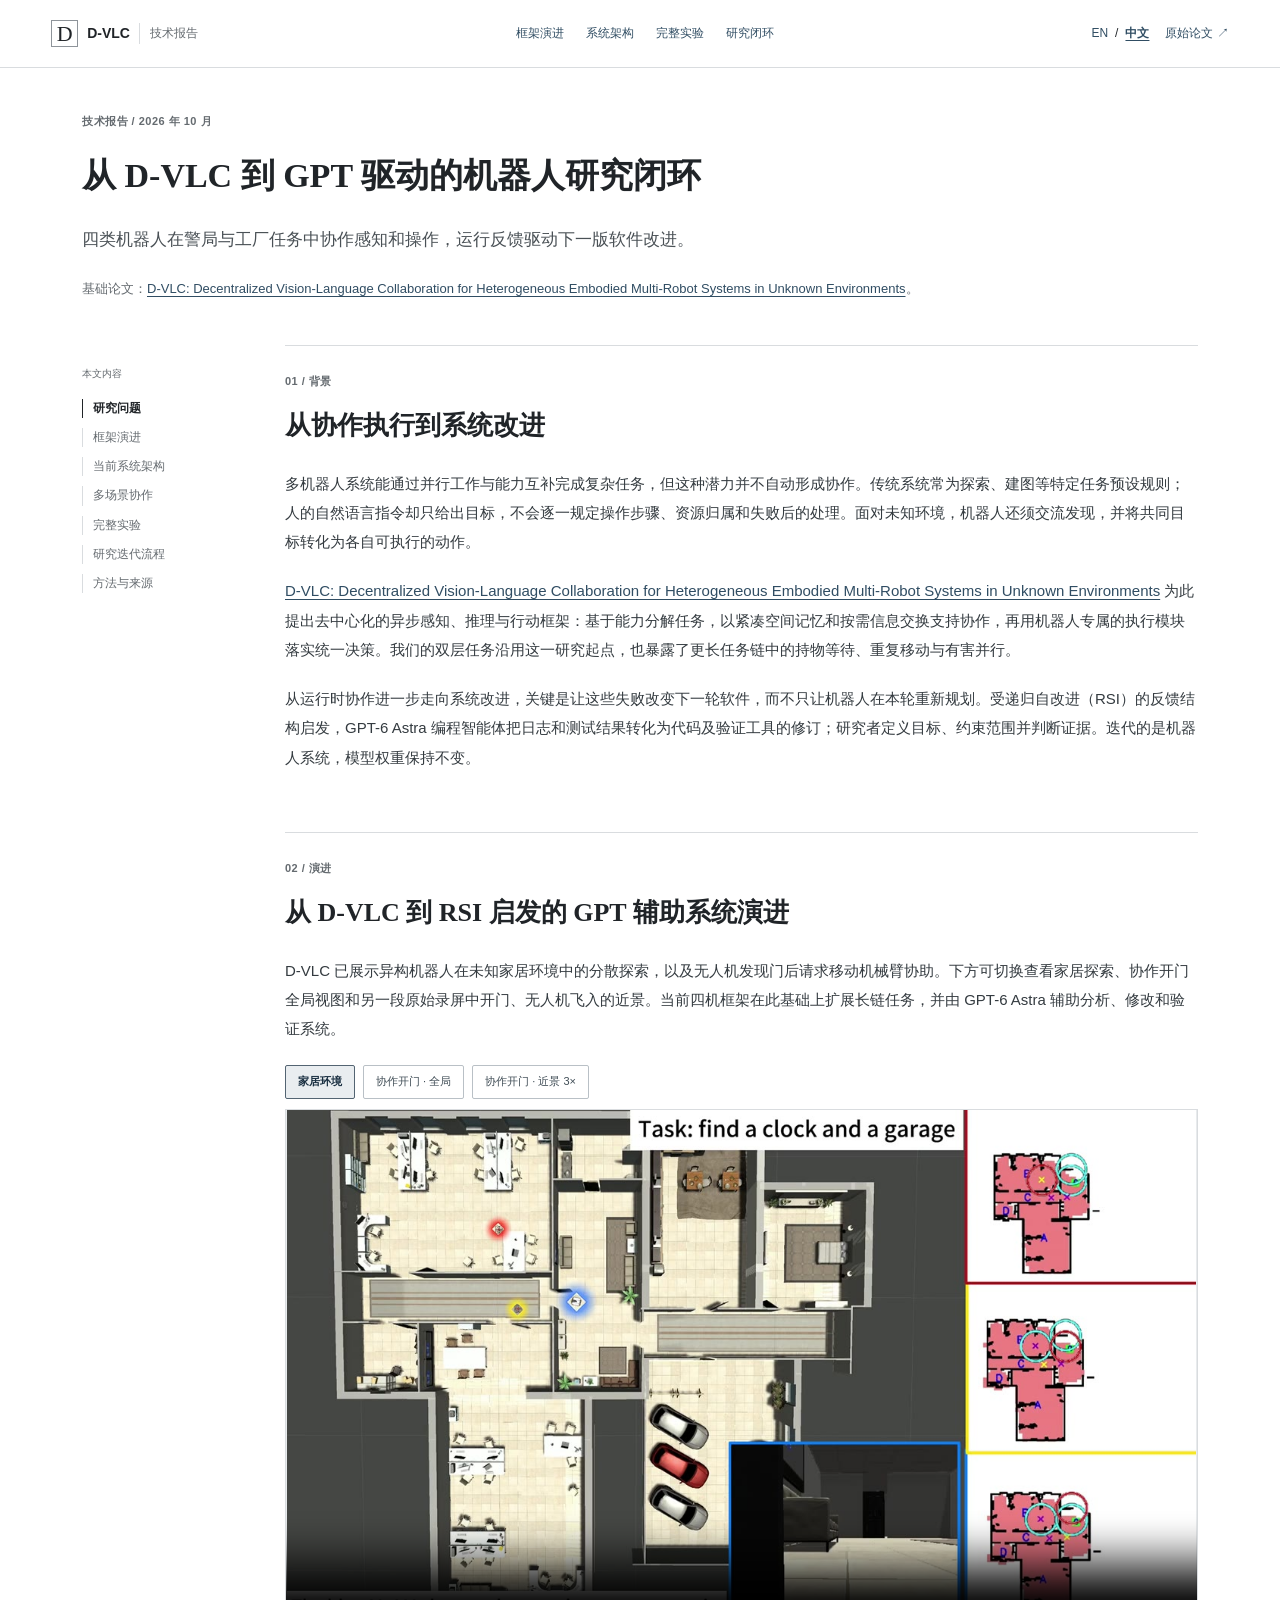
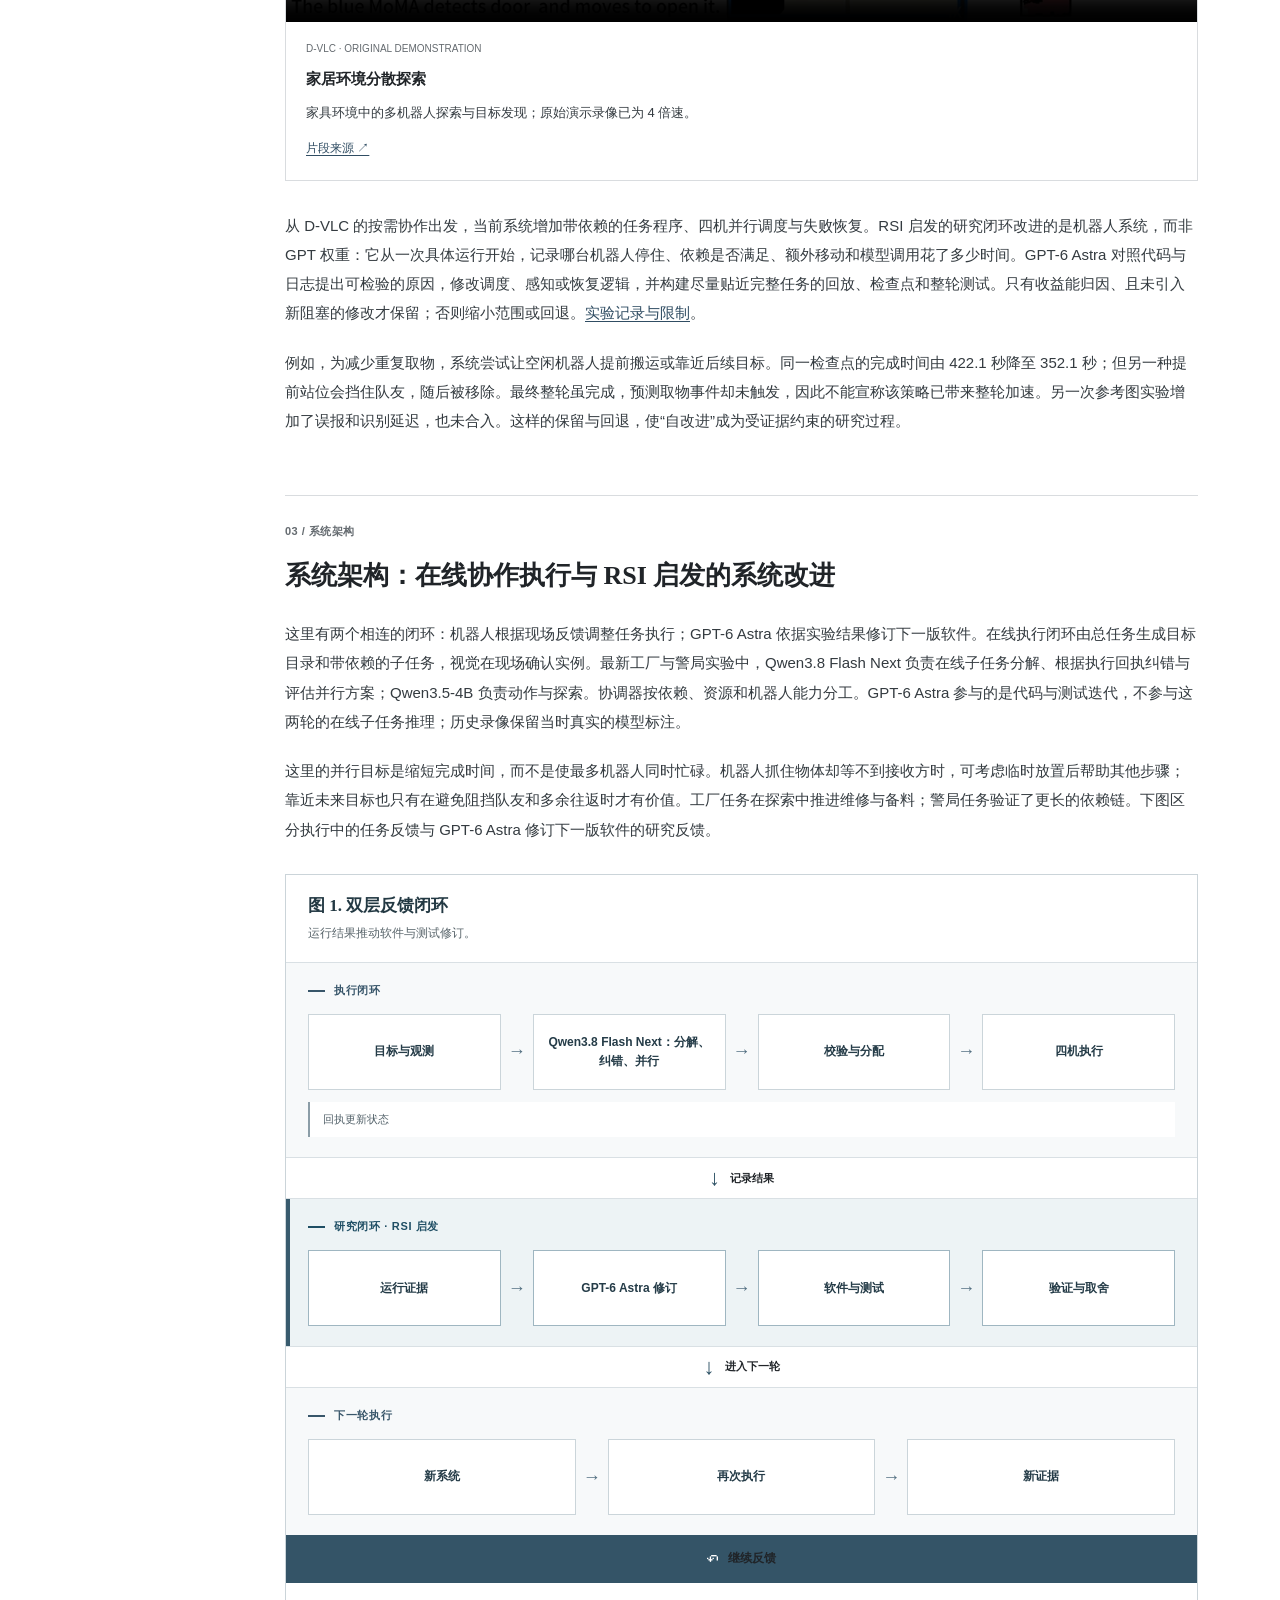
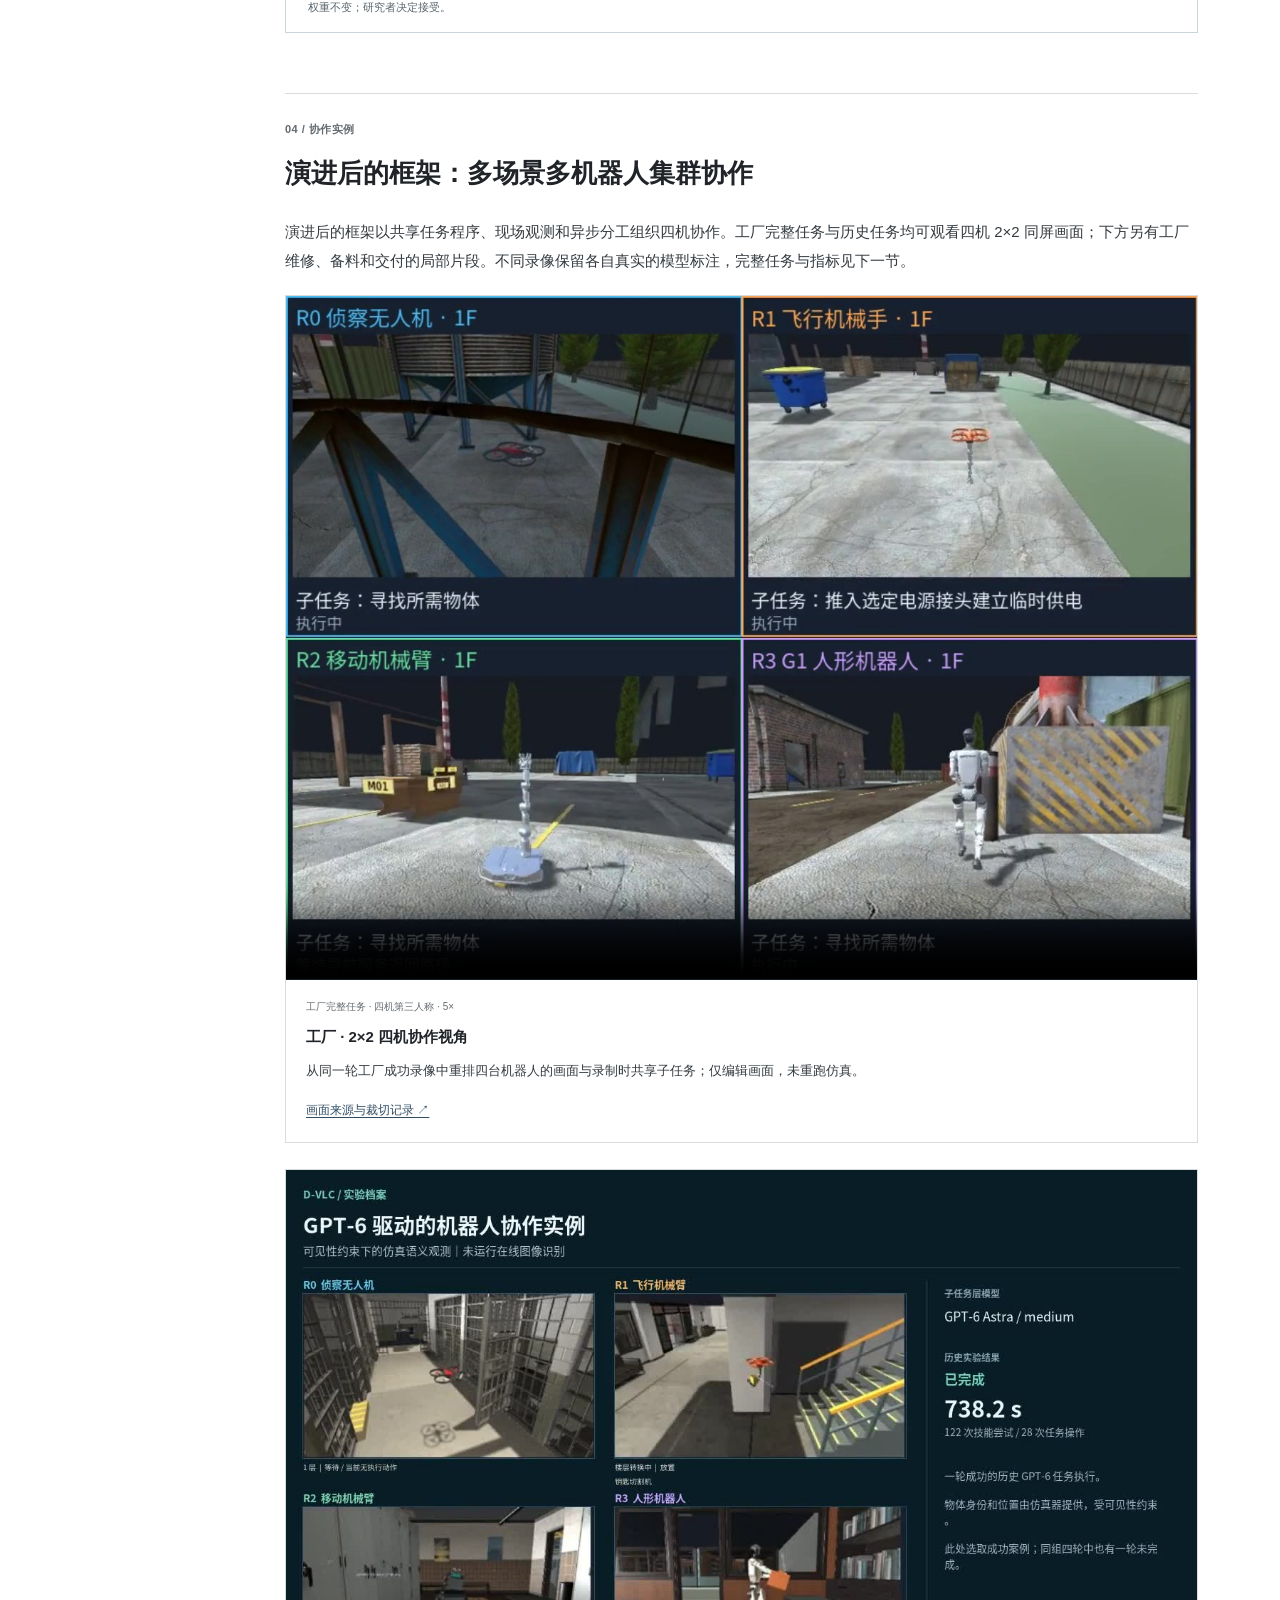
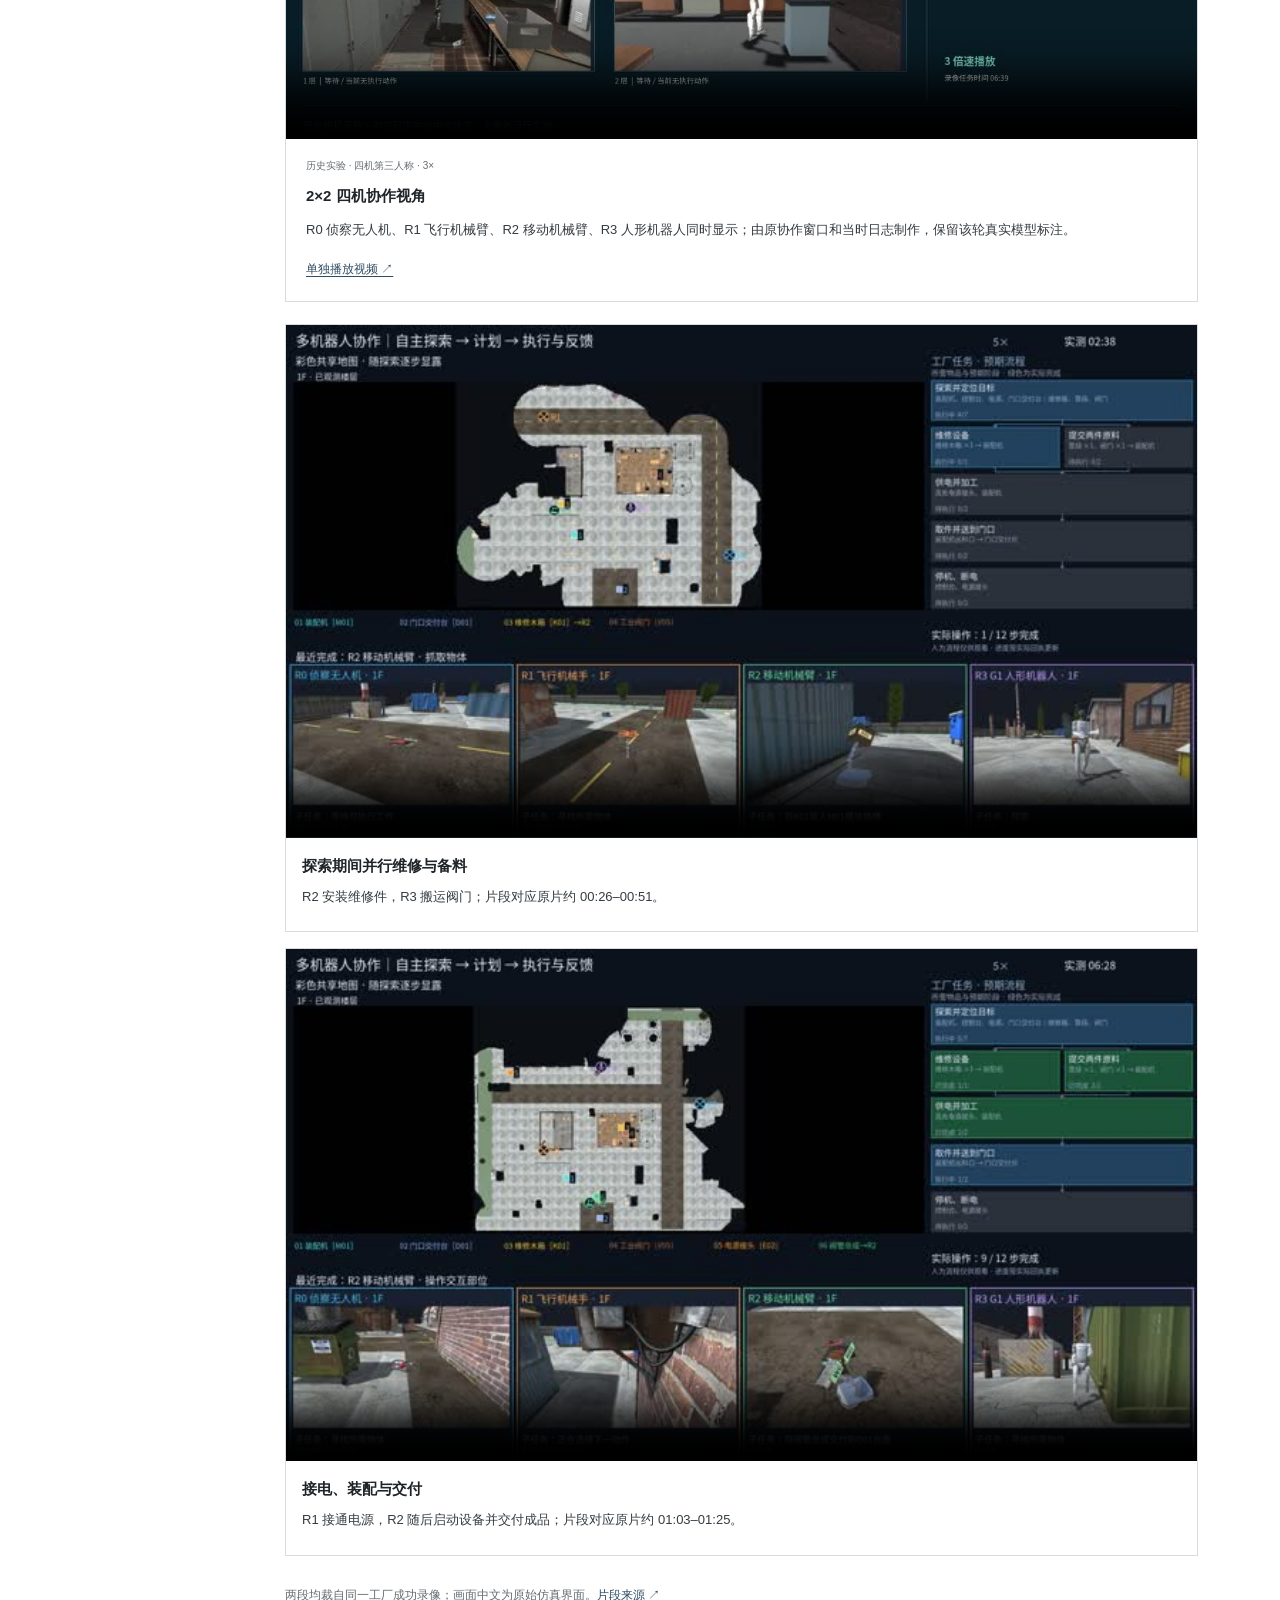
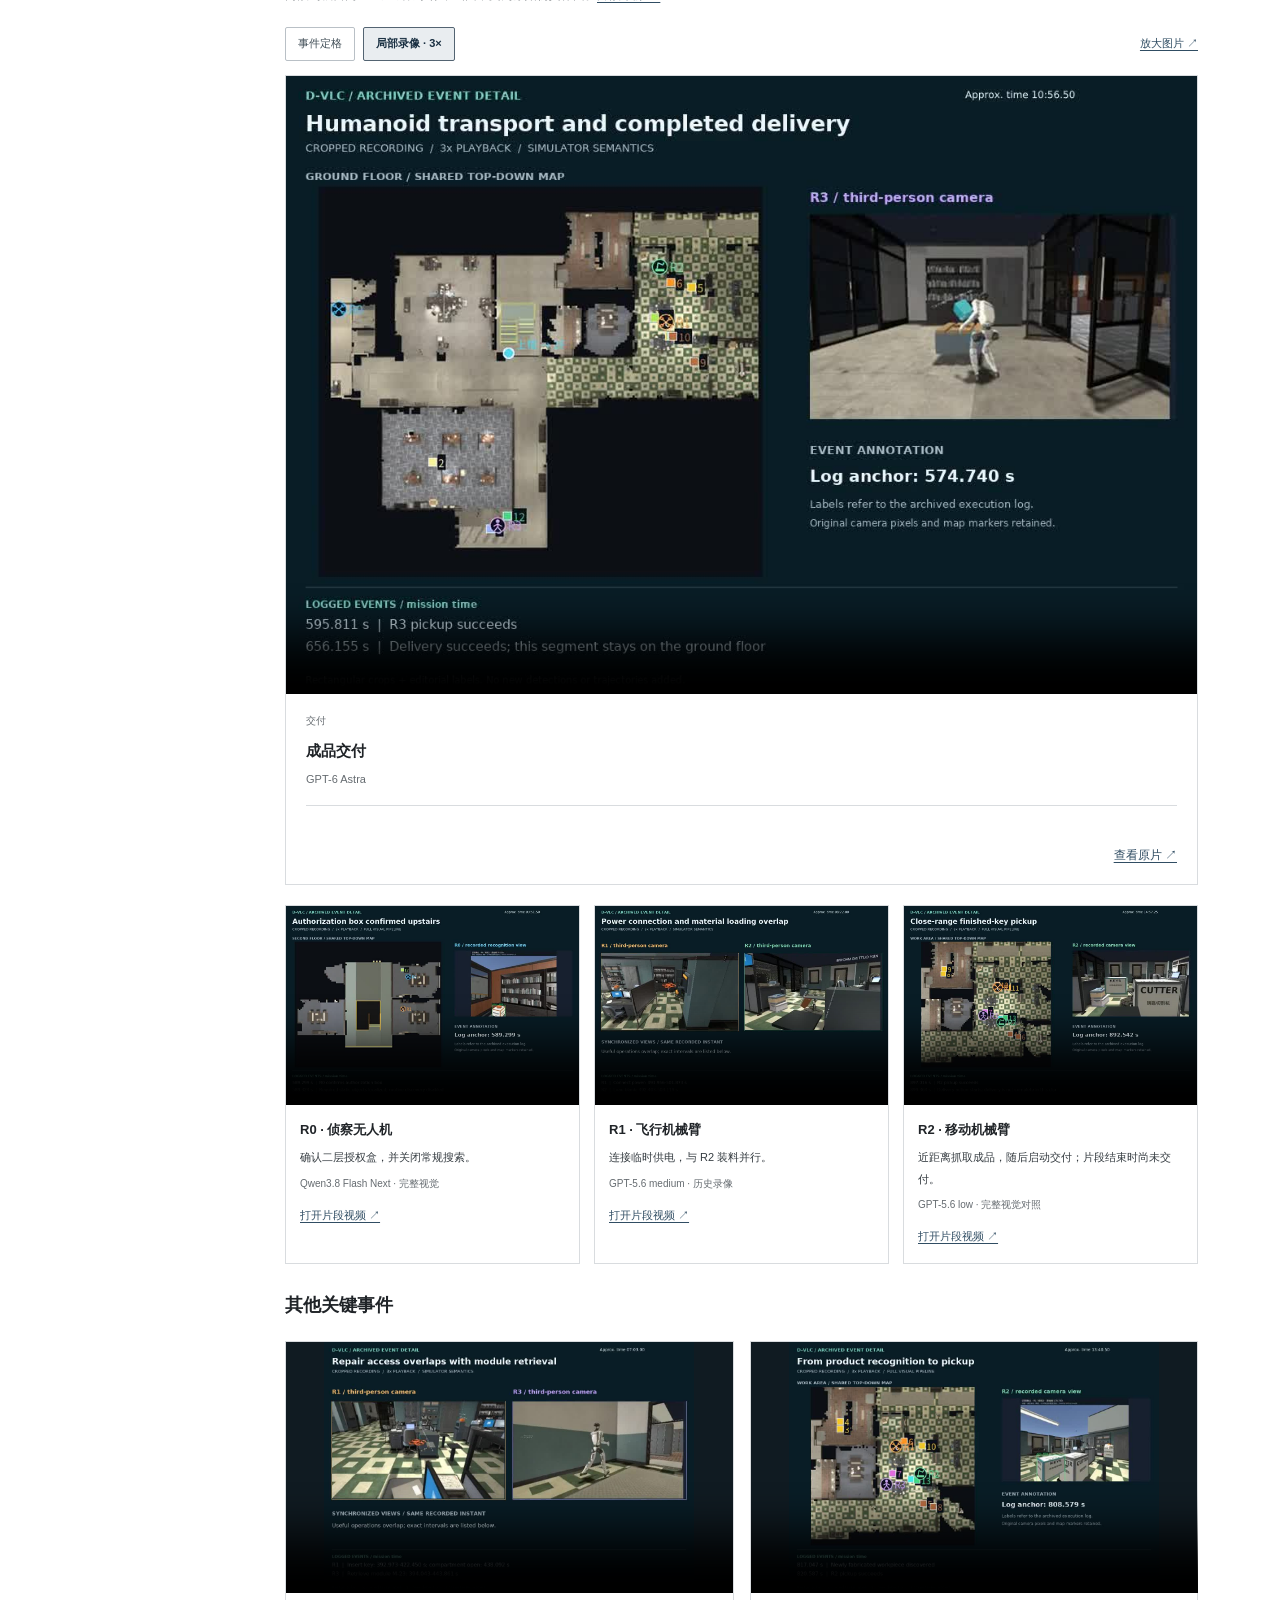
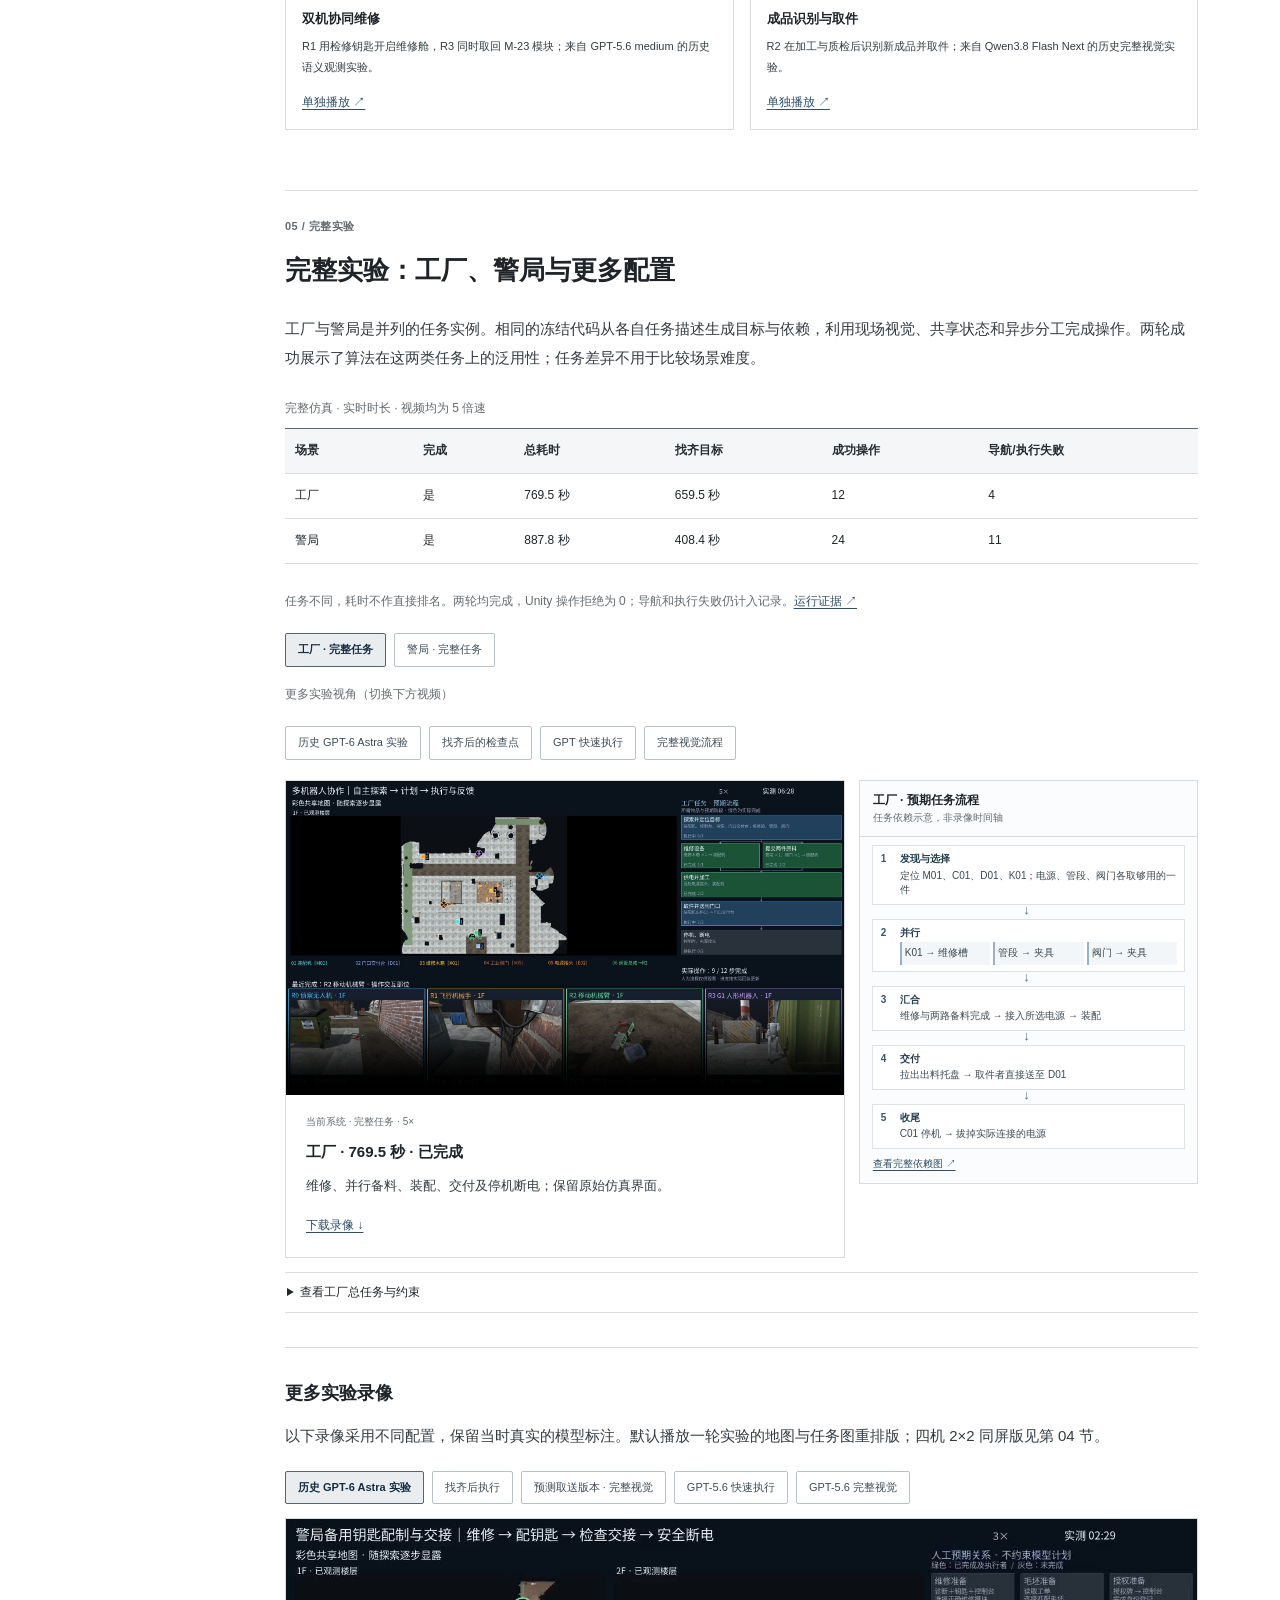
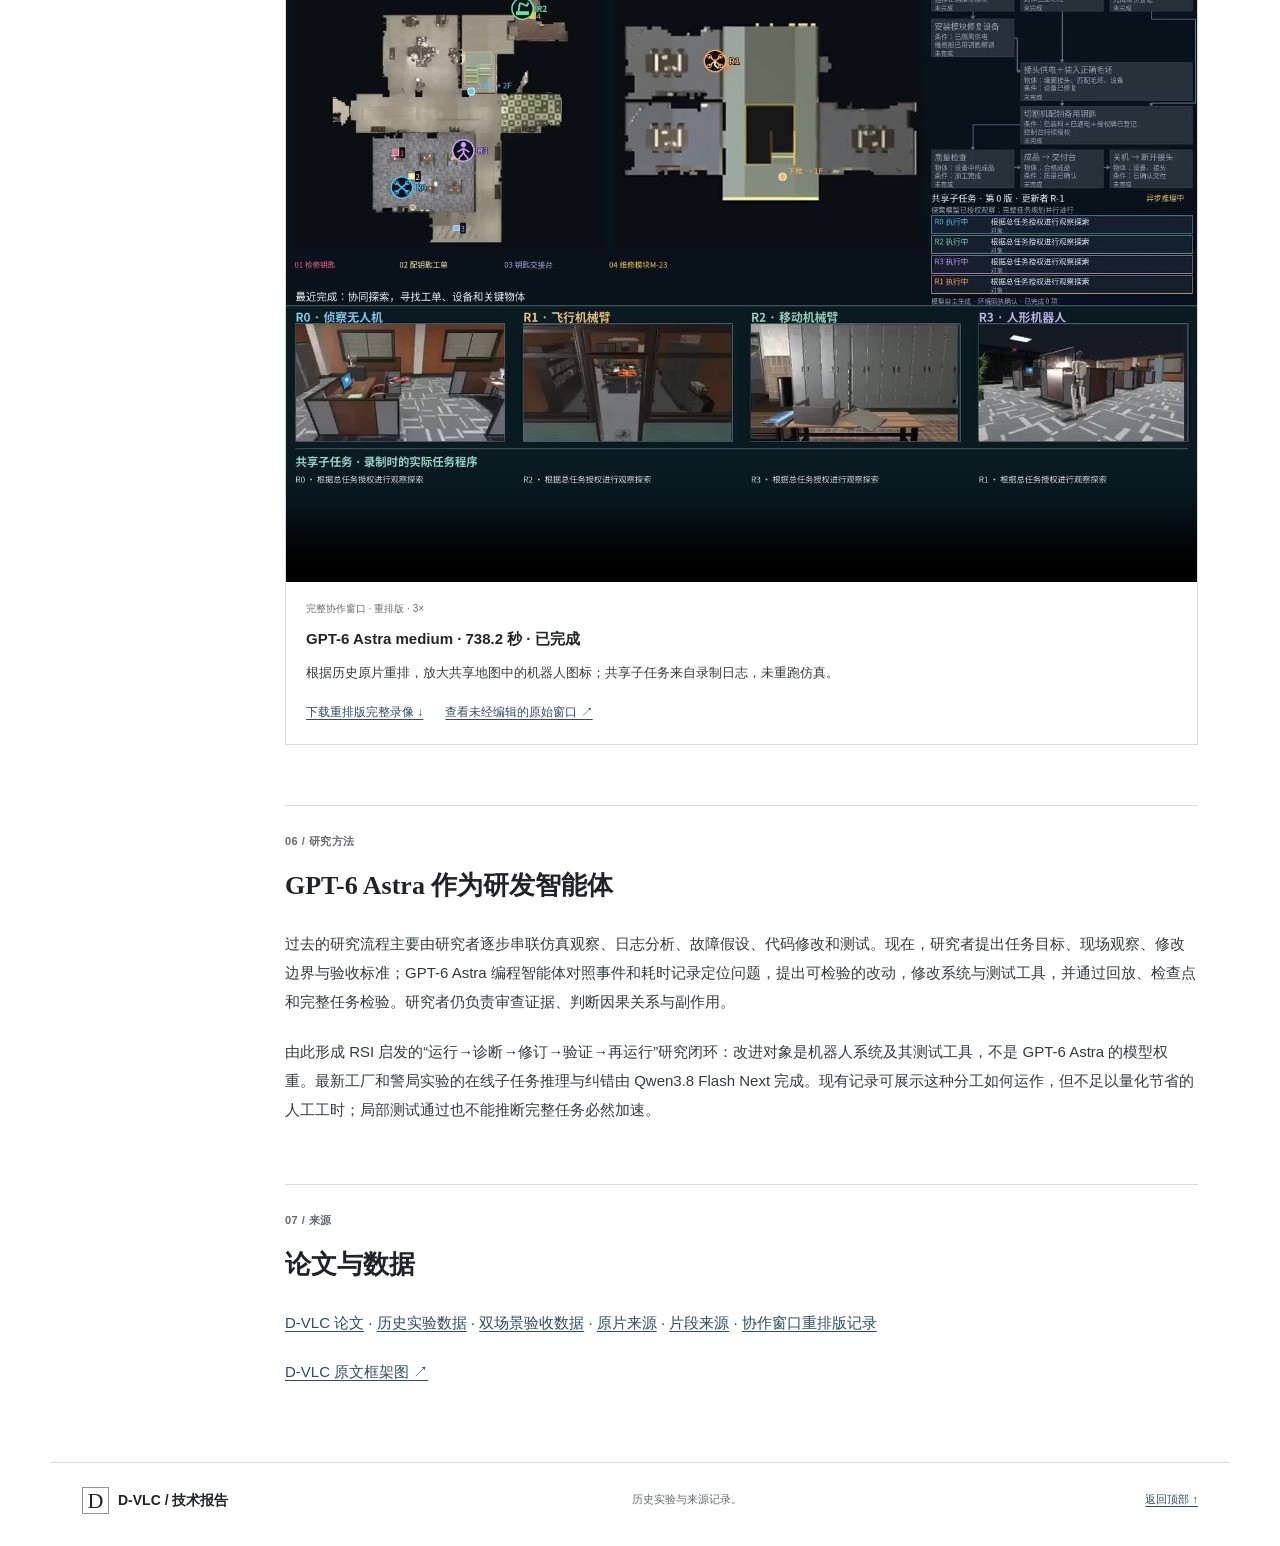
==== commit a15e9591: "Contrast research workflows in GPT-6 Astra section" ====
--- a/zh.html
+++ b/zh.html
@@ -29,8 +29,8 @@
 <div class="cycle-recurrence"><span aria-hidden="true">↶</span><strong>继续反馈</strong></div>
 <p class="figure-note">权重不变；研究者决定接受。</p>
 </figure></section>
-<section id="highlights"><div class="section-number">04 / 协作实例</div><h2>演进后的框架：多场景多机器人集群协作</h2><p>演进后的框架以共享任务程序、现场观测和异步分工组织四机协作。工厂完整任务与历史任务均可观看四机 2×2 同屏画面；下方另有工厂维修、备料和交付的局部片段。不同录像保留各自真实的模型标注，完整任务与指标见下一节。</p><figure class="video-figure factory-four-camera-feature"><video aria-label="工厂任务四机第三人称 2×2 协作录像，五倍速" controls playsinline preload="none" poster="assets/scenes/factory-four-camera-poster.jpg" src="assets/scenes/factory-four-camera-5x.mp4"></video><figcaption><span class="experiment-tag">工厂完整任务 · 四机第三人称 · 5×</span><strong>工厂 · 2×2 四机协作视角</strong><p>从同一轮工厂成功录像中重排四台机器人的画面与录制时共享子任务；仅编辑画面，未重跑仿真。</p><a href="assets/scenes/factory-four-camera-provenance.json">画面来源与裁切记录 ↗</a></figcaption></figure><figure class="video-figure four-camera-feature"><video aria-label="四机第三人称协作，2×2 历史录像" controls playsinline preload="metadata" poster="assets/zh/gpt6-semantic.jpg?v=3" src="assets/zh/gpt6-semantic.mp4?v=3"></video><figcaption><span class="experiment-tag">历史实验 · 四机第三人称 · 3×</span><strong>2×2 四机协作视角</strong><p>R0 侦察无人机、R1 飞行机械臂、R2 移动机械臂、R3 人形机器人同时显示；由原协作窗口和当时日志制作，保留该轮真实模型标注。</p><a href="assets/zh/gpt6-semantic.mp4?v=3" target="_blank" rel="noopener">单独播放视频 ↗</a></figcaption></figure><div class="scene-clips"><figure class="video-figure"><video controls playsinline preload="none" poster="assets/scenes/factory-32.jpg" src="assets/scenes/factory-repair-and-staging.mp4" aria-label="工厂维修与备料片段"></video><figcaption><strong>探索期间并行维修与备料</strong><p>R2 安装维修件，R3 搬运阀门；片段对应原片约 00:26–00:51。</p></figcaption></figure><figure class="video-figure"><video controls playsinline preload="none" poster="assets/scenes/factory-78.jpg" src="assets/scenes/factory-power-and-delivery.mp4" aria-label="工厂接电加工与交付片段"></video><figcaption><strong>接电、装配与交付</strong><p>R1 接通电源，R2 随后启动设备并交付成品；片段对应原片约 01:03–01:25。</p></figcaption></figure></div><p class="figure-note">两段均裁自同一工厂成功录像；画面中文为原始仿真界面。<a href="assets/scenes/evidence.json">片段来源 ↗</a></p><div aria-label="局部画面显示方式" class="focus-controls" role="group"><button aria-pressed="false" data-focus-mode="still" type="button">事件定格</button><button aria-pressed="true" class="selected" data-focus-mode="video" type="button">局部录像 · 3×</button><a href="assets/focus/humanoid-delivery.jpg" id="highlight-fullsize" target="_blank">放大图片 ↗</a></div><figure class="video-figure highlight-feature"><img alt="R3 第三人称视角与一层俯视图" height="760" hidden id="highlight-still" src="assets/focus/humanoid-delivery.jpg" width="1120"/><video aria-label="当前精彩片段" controls="" id="highlight-video" playsinline="" poster="assets/focus/humanoid-delivery.jpg" preload="none" src="assets/focus/humanoid-delivery.mp4"></video><figcaption aria-live="polite"><span class="experiment-tag" id="highlight-tag">交付</span><strong id="highlight-title">成品交付</strong><span class="clip-source" id="highlight-run">GPT-6 Astra</span><p id="highlight-description"></p><p class="view-label" id="highlight-view"></p><ol class="event-ledger" id="highlight-events"></ol><div class="clip-meta"><span id="highlight-time"></span><a data-context="humanoid-delivery" href="#archive" id="highlight-context">查看原片 ↗</a></div></figcaption></figure><div class="robot-video-grid" aria-label="其他三种机器人片段"><figure class="video-figure robot-clip"><video aria-label="R0 · 侦察无人机 · 确认二层授权盒，并关闭常规搜索。" controls playsinline preload="none" poster="assets/focus/recognition-authorization.jpg" src="assets/focus/recognition-authorization.mp4"></video><figcaption><strong>R0 · 侦察无人机</strong><p>确认二层授权盒，并关闭常规搜索。</p><span class="clip-source">Qwen3.8 Flash Next · 完整视觉</span><a href="assets/focus/recognition-authorization.mp4" target="_blank" rel="noopener">打开片段视频 ↗</a></figcaption></figure><figure class="video-figure robot-clip"><video aria-label="R1 · 飞行机械臂 · 连接临时供电，与 R2 装料并行。" controls playsinline preload="none" poster="assets/focus/power-and-loading.jpg" src="assets/focus/power-and-loading.mp4"></video><figcaption><strong>R1 · 飞行机械臂</strong><p>连接临时供电，与 R2 装料并行。</p><span class="clip-source">GPT-5.6 medium · 历史录像</span><a href="assets/focus/power-and-loading.mp4" target="_blank" rel="noopener">打开片段视频 ↗</a></figcaption></figure><figure class="video-figure robot-clip"><video aria-label="R2 · 移动机械臂 · 近距离抓取成品，随后启动交付；片段结束时尚未交付。" controls playsinline preload="none" poster="assets/focus/close-pickup.jpg" src="assets/focus/close-pickup.mp4"></video><figcaption><strong>R2 · 移动机械臂</strong><p>近距离抓取成品，随后启动交付；片段结束时尚未交付。</p><span class="clip-source">GPT-5.6 low · 完整视觉对照</span><a href="assets/focus/close-pickup.mp4" target="_blank" rel="noopener">打开片段视频 ↗</a></figcaption></figure></div><div class="focus-extra-clips"><h3>其他关键事件</h3><div class="scene-clips secondary-clips"><figure class="video-figure"><video aria-label="R1 与 R3 协同维修片段" controls playsinline preload="none" poster="assets/focus/parallel-repair.jpg" src="assets/focus/parallel-repair.mp4"></video><figcaption><strong>双机协同维修</strong><p>R1 用检修钥匙开启维修舱，R3 同时取回 M-23 模块；来自 GPT-5.6 medium 的历史语义观测实验。</p><a href="assets/focus/parallel-repair.mp4" target="_blank" rel="noopener">单独播放 ↗</a></figcaption></figure><figure class="video-figure"><video aria-label="R2 识别并取走新成品片段" controls playsinline preload="none" poster="assets/focus/recognition-product.jpg" src="assets/focus/recognition-product.mp4"></video><figcaption><strong>成品识别与取件</strong><p>R2 在加工与质检后识别新成品并取件；来自 Qwen3.8 Flash Next 的历史完整视觉实验。</p><a href="assets/focus/recognition-product.mp4" target="_blank" rel="noopener">单独播放 ↗</a></figcaption></figure></div></div></section><section id="demos"><span id="multi-scene" class="fragment-alias" aria-hidden="true"></span><div class="section-number">05 / 完整实验</div><h2>完整实验：工厂、警局与早期配置</h2><p>工厂与警局是并列的任务实例。相同的冻结代码从各自任务描述生成目标与依赖，利用现场视觉、共享状态和异步分工完成操作。两轮成功展示了算法在这两类任务上的泛用性；任务差异不用于比较场景难度。</p><div class="table-scroll"><table class="scene-table"><caption>完整仿真 · 实时时长 · 视频均为 5 倍速</caption><thead><tr><th>场景</th><th>完成</th><th>总耗时</th><th>找齐目标</th><th>成功操作</th><th>导航/执行失败</th></tr></thead><tbody><tr><td>工厂</td><td>是</td><td>769.5 秒</td><td>659.5 秒</td><td>12</td><td>4</td></tr><tr><td>警局</td><td>是</td><td>887.8 秒</td><td>408.4 秒</td><td>24</td><td>11</td></tr></tbody></table></div><p class="scene-note">任务不同，耗时不作直接排名。两轮均完成，Unity 操作拒绝为 0；导航和执行失败仍计入记录。<a href="assets/scenes/evidence.json">运行证据 ↗</a></p><div aria-label="选择实验" class="demo-tabs" role="group"><button aria-pressed="true" class="active" data-demo="factory">工厂 · 完整任务</button><button aria-pressed="false" data-demo="police">警局 · 完整任务</button></div><div class="additional-film-tabs"><p class="selector-label">更多实验视角（切换下方视频）</p><div class="demo-tabs"><button aria-pressed="false" data-demo="gpt6-semantic">历史 GPT-6 Astra 实验</button><button aria-pressed="false" data-demo="known-state">找齐后的检查点</button><button aria-pressed="false" data-demo="gpt56-semantic">GPT 快速执行</button><button aria-pressed="false" data-demo="gpt56-visual">完整视觉流程</button></div></div><div class="mission-showcase"><figure class="video-figure"><video aria-label="工厂任务完整成功录像，五倍速" class="current-scene" controls id="experiment-video" playsinline poster="assets/scenes/factory-poster.jpg" preload="metadata" src="assets/scenes/factory-full-5x.mp4"></video><figcaption><span class="experiment-tag" id="demo-tag">当前系统 · 完整任务 · 5×</span><strong id="demo-title">工厂 · 769.5 秒 · 已完成</strong><p id="demo-description">维修、并行备料、装配、交付及停机断电；保留原始仿真界面。</p><a download href="assets/scenes/factory-full-5x.mp4" id="demo-download">下载录像 ↓</a></figcaption></figure><aside class="mission-flow-side"><figure class="compact-flow" data-mission-panel="factory" aria-label="工厂 · 预期任务流程"><figcaption><strong>工厂 · 预期任务流程</strong><span>任务依赖示意，非录像时间轴</span></figcaption><ol class="flow-steps"><li><b>发现与选择</b><span>定位 M01、C01、D01、K01；电源、管段、阀门各取够用的一件</span></li><li><b>并行</b><div class="flow-parallel"><span>K01 → 维修槽</span><span>管段 → 夹具</span><span>阀门 → 夹具</span></div></li><li><b>汇合</b><span>维修与两路备料完成 → 接入所选电源 → 装配</span></li><li><b>交付</b><span>拉出出料托盘 → 取件者直接送至 D01</span></li><li><b>收尾</b><span>C01 停机 → 拔掉实际连接的电源</span></li></ol><a href="assets/scenes/factory-flow-zh.svg" target="_blank" rel="noopener">查看完整依赖图 ↗</a></figure><figure class="compact-flow" data-mission-panel="police" hidden aria-label="警局 · 预期任务流程"><figcaption><strong>警局 · 预期任务流程</strong><span>任务依赖示意，非录像时间轴</span></figcaption><ol class="flow-steps"><li><b>发现与选择</b><span>读 ORDER 选毛坯；诊断 CUTTER 选模块</span></li><li><b>并行</b><div class="flow-parallel"><span>确认隔离 → KEY 开舱 → 换模块 → 装毛坯</span><span>PERMIT → CONTROL 登记</span></div></li><li><b>汇合</b><span>接入 POWER；工单、维修、装料、供电、授权均就绪</span></li><li><b>双机配合</b><span>机器人 A 持续按授权，机器人 B 启动；成功后松开</span></li><li><b>交付与收尾</b><span>KEYS 质检合格 → DELIVERY 交付 → 停机 → 拔电</span></li></ol><a href="assets/scenes/police-flow-zh.svg" target="_blank" rel="noopener">查看完整依赖图 ↗</a></figure></aside></div><div class="mission-briefs"><div class="mission-brief" data-brief-panel="factory"><details class="mission-text"><summary>查看工厂总任务与约束</summary><div class="detail-body"><p>协同探索停产工厂，修好装配机 M01，制作阀管总成并交付到大门内侧的 D01，最后停机断电。需确认 M01、C01、D01、K01，以及 E01/E02/E03 中的一个电源、P01/P02/PIPE03/P04 中的一根管段、V01–V05 中的一只阀门，共七项目标。同类找到够用的即可，其余位置未知。</p><p>初始机器已隔离、维修舱已打开，电源未接。K01 是整件更换的组件，装进维修槽；管段和阀门分别送入备料夹具。维修与两路备料可边找边做；全部完成后才接电开工。</p><p>从 M01 出料托盘拉出成品后，取件者已持有成品，应直接交付 D01，不再搜索或另抓一次。交付后用 C01 停机，再拔掉实际连接的电源；机器人按能力与现场反馈自主分工。</p></div></details></div><div class="mission-brief" data-brief-panel="police" hidden><details class="mission-text"><summary>查看警局总任务与约束</summary><div class="detail-body"><p>协同探索警局，修好钥匙切割机，按工单制作一批备用钥匙；检查合格后送交接台，结束时停机断电。表面标签有 ORDER、CUTTER、CONTROL、KEY、PERMIT、POWER、DELIVERY、KEYS；维修模块候选为 M-17/M-23/M-41，毛坯候选为 B-AL/B-CU。模块依据现场诊断，毛坯依据工单选择，位置均未知。</p><p>POWER 初始未接，检修前无需先拔电。先确认断电与隔离，用 KEY 插入、转锁、打开维修舱；更换匹配模块后装入匹配毛坯，再接电。PERMIT 可同时送至 CONTROL 登记。</p><p>读完工单、修好机器、装好毛坯、接好电且登记授权后，由一台机器人持续按住授权按钮，另一台启动 CUTTER；确认启动成功后才能松开。KEYS 制成并检查合格后取走交付；交付后在 CONTROL 停机，最后拔掉 POWER。机器人按能力与现场反馈自主分工。</p></div></details></div></div><div id="archive" class="archive-subsection"><h3>更多实验录像</h3><p>以下录像采用不同配置，保留当时真实的模型标注。默认播放一轮实验的地图与任务图重排版；四机 2×2 同屏版见第 04 节。</p><div aria-label="选择完整录像" class="demo-tabs" role="group"><button aria-pressed="true" class="active" data-archive="gpt6-semantic">历史 GPT-6 Astra 实验</button><button aria-pressed="false" class="" data-archive="known-state">找齐后执行</button><button aria-pressed="false" class="" data-archive="predictive">预测取送版本 · 完整视觉</button><button aria-pressed="false" class="" data-archive="gpt56-semantic">GPT-5.6 快速执行</button><button aria-pressed="false" class="" data-archive="gpt56-visual">GPT-5.6 完整视觉</button></div><figure class="video-figure archive-feature reframed"><video aria-label="完整协作窗口 · 重排版 · 3×" controls="" id="archive-video" playsinline="" poster="assets/archive/gpt6-semantic-reframed-zh-3x.jpg?v=5" preload="none" src="assets/archive/gpt6-semantic-reframed-zh-3x.mp4?v=5"></video><figcaption aria-live="polite"><span class="experiment-tag" id="archive-tag">完整协作窗口 · 重排版 · 3×</span><strong id="archive-title">GPT-6 Astra medium · 738.2 秒 · 已完成</strong><p id="archive-description">根据历史原片重排，放大共享地图中的机器人图标；共享子任务来自录制日志，未重跑仿真。</p><a download="" href="assets/archive/gpt6-semantic-reframed-zh-3x.mp4?v=5" id="archive-download">下载重排版完整录像 ↓</a><a href="assets/archive/gpt6-semantic-swarm-3x.mp4" id="archive-original">查看未经编辑的原始窗口 ↗</a></figcaption></figure></div></section>
-<section id="research"><div class="section-number">06 / 研究方法</div><h2>GPT-6 Astra 作为研发智能体</h2><p>GPT-6 Astra 在 RSI 启发的研究闭环中检查代码、诊断日志、修订框架、构建测试并整理结果；最新工厂和警局实验的运行时子任务推理由 Qwen3.8 Flash Next 完成。研究者持续提供任务目标与现场观察，并决定修改边界和接受标准。两者的分工使“机器人停住”成为可追溯的工程问题：是接收条件、任务依赖、导航，还是推理队列造成等待，需由事件与时间记录区分。局部测试通过并不等于整轮更快；现有记录也不足以量化节省了多少人工工时。</p></section>
+<section id="highlights"><div class="section-number">04 / 协作实例</div><h2>演进后的框架：多场景多机器人集群协作</h2><p>演进后的框架以共享任务程序、现场观测和异步分工组织四机协作。工厂完整任务与历史任务均可观看四机 2×2 同屏画面；下方另有工厂维修、备料和交付的局部片段。不同录像保留各自真实的模型标注，完整任务与指标见下一节。</p><figure class="video-figure factory-four-camera-feature"><video aria-label="工厂任务四机第三人称 2×2 协作录像，五倍速" controls playsinline preload="none" poster="assets/scenes/factory-four-camera-poster.jpg" src="assets/scenes/factory-four-camera-5x.mp4"></video><figcaption><span class="experiment-tag">工厂完整任务 · 四机第三人称 · 5×</span><strong>工厂 · 2×2 四机协作视角</strong><p>从同一轮工厂成功录像中重排四台机器人的画面与录制时共享子任务；仅编辑画面，未重跑仿真。</p><a href="assets/scenes/factory-four-camera-provenance.json">画面来源与裁切记录 ↗</a></figcaption></figure><figure class="video-figure four-camera-feature"><video aria-label="四机第三人称协作，2×2 历史录像" controls playsinline preload="metadata" poster="assets/zh/gpt6-semantic.jpg?v=3" src="assets/zh/gpt6-semantic.mp4?v=3"></video><figcaption><span class="experiment-tag">历史实验 · 四机第三人称 · 3×</span><strong>2×2 四机协作视角</strong><p>R0 侦察无人机、R1 飞行机械臂、R2 移动机械臂、R3 人形机器人同时显示；由原协作窗口和当时日志制作，保留该轮真实模型标注。</p><a href="assets/zh/gpt6-semantic.mp4?v=3" target="_blank" rel="noopener">单独播放视频 ↗</a></figcaption></figure><div class="scene-clips"><figure class="video-figure"><video controls playsinline preload="none" poster="assets/scenes/factory-32.jpg" src="assets/scenes/factory-repair-and-staging.mp4" aria-label="工厂维修与备料片段"></video><figcaption><strong>探索期间并行维修与备料</strong><p>R2 安装维修件，R3 搬运阀门；片段对应原片约 00:26–00:51。</p></figcaption></figure><figure class="video-figure"><video controls playsinline preload="none" poster="assets/scenes/factory-78.jpg" src="assets/scenes/factory-power-and-delivery.mp4" aria-label="工厂接电加工与交付片段"></video><figcaption><strong>接电、装配与交付</strong><p>R1 接通电源，R2 随后启动设备并交付成品；片段对应原片约 01:03–01:25。</p></figcaption></figure></div><p class="figure-note">两段均裁自同一工厂成功录像；画面中文为原始仿真界面。<a href="assets/scenes/evidence.json">片段来源 ↗</a></p><div aria-label="局部画面显示方式" class="focus-controls" role="group"><button aria-pressed="false" data-focus-mode="still" type="button">事件定格</button><button aria-pressed="true" class="selected" data-focus-mode="video" type="button">局部录像 · 3×</button><a href="assets/focus/humanoid-delivery.jpg" id="highlight-fullsize" target="_blank">放大图片 ↗</a></div><figure class="video-figure highlight-feature"><img alt="R3 第三人称视角与一层俯视图" height="760" hidden id="highlight-still" src="assets/focus/humanoid-delivery.jpg" width="1120"/><video aria-label="当前精彩片段" controls="" id="highlight-video" playsinline="" poster="assets/focus/humanoid-delivery.jpg" preload="none" src="assets/focus/humanoid-delivery.mp4"></video><figcaption aria-live="polite"><span class="experiment-tag" id="highlight-tag">交付</span><strong id="highlight-title">成品交付</strong><span class="clip-source" id="highlight-run">GPT-6 Astra</span><p id="highlight-description"></p><p class="view-label" id="highlight-view"></p><ol class="event-ledger" id="highlight-events"></ol><div class="clip-meta"><span id="highlight-time"></span><a data-context="humanoid-delivery" href="#archive" id="highlight-context">查看原片 ↗</a></div></figcaption></figure><div class="robot-video-grid" aria-label="其他三种机器人片段"><figure class="video-figure robot-clip"><video aria-label="R0 · 侦察无人机 · 确认二层授权盒，并关闭常规搜索。" controls playsinline preload="none" poster="assets/focus/recognition-authorization.jpg" src="assets/focus/recognition-authorization.mp4"></video><figcaption><strong>R0 · 侦察无人机</strong><p>确认二层授权盒，并关闭常规搜索。</p><span class="clip-source">Qwen3.8 Flash Next · 完整视觉</span><a href="assets/focus/recognition-authorization.mp4" target="_blank" rel="noopener">打开片段视频 ↗</a></figcaption></figure><figure class="video-figure robot-clip"><video aria-label="R1 · 飞行机械臂 · 连接临时供电，与 R2 装料并行。" controls playsinline preload="none" poster="assets/focus/power-and-loading.jpg" src="assets/focus/power-and-loading.mp4"></video><figcaption><strong>R1 · 飞行机械臂</strong><p>连接临时供电，与 R2 装料并行。</p><span class="clip-source">GPT-5.6 medium · 历史录像</span><a href="assets/focus/power-and-loading.mp4" target="_blank" rel="noopener">打开片段视频 ↗</a></figcaption></figure><figure class="video-figure robot-clip"><video aria-label="R2 · 移动机械臂 · 近距离抓取成品，随后启动交付；片段结束时尚未交付。" controls playsinline preload="none" poster="assets/focus/close-pickup.jpg" src="assets/focus/close-pickup.mp4"></video><figcaption><strong>R2 · 移动机械臂</strong><p>近距离抓取成品，随后启动交付；片段结束时尚未交付。</p><span class="clip-source">GPT-5.6 low · 完整视觉对照</span><a href="assets/focus/close-pickup.mp4" target="_blank" rel="noopener">打开片段视频 ↗</a></figcaption></figure></div><div class="focus-extra-clips"><h3>其他关键事件</h3><div class="scene-clips secondary-clips"><figure class="video-figure"><video aria-label="R1 与 R3 协同维修片段" controls playsinline preload="none" poster="assets/focus/parallel-repair.jpg" src="assets/focus/parallel-repair.mp4"></video><figcaption><strong>双机协同维修</strong><p>R1 用检修钥匙开启维修舱，R3 同时取回 M-23 模块；来自 GPT-5.6 medium 的历史语义观测实验。</p><a href="assets/focus/parallel-repair.mp4" target="_blank" rel="noopener">单独播放 ↗</a></figcaption></figure><figure class="video-figure"><video aria-label="R2 识别并取走新成品片段" controls playsinline preload="none" poster="assets/focus/recognition-product.jpg" src="assets/focus/recognition-product.mp4"></video><figcaption><strong>成品识别与取件</strong><p>R2 在加工与质检后识别新成品并取件；来自 Qwen3.8 Flash Next 的历史完整视觉实验。</p><a href="assets/focus/recognition-product.mp4" target="_blank" rel="noopener">单独播放 ↗</a></figcaption></figure></div></div></section><section id="demos"><span id="multi-scene" class="fragment-alias" aria-hidden="true"></span><div class="section-number">05 / 完整实验</div><h2>完整实验：工厂、警局与更多配置</h2><p>工厂与警局是并列的任务实例。相同的冻结代码从各自任务描述生成目标与依赖，利用现场视觉、共享状态和异步分工完成操作。两轮成功展示了算法在这两类任务上的泛用性；任务差异不用于比较场景难度。</p><div class="table-scroll"><table class="scene-table"><caption>完整仿真 · 实时时长 · 视频均为 5 倍速</caption><thead><tr><th>场景</th><th>完成</th><th>总耗时</th><th>找齐目标</th><th>成功操作</th><th>导航/执行失败</th></tr></thead><tbody><tr><td>工厂</td><td>是</td><td>769.5 秒</td><td>659.5 秒</td><td>12</td><td>4</td></tr><tr><td>警局</td><td>是</td><td>887.8 秒</td><td>408.4 秒</td><td>24</td><td>11</td></tr></tbody></table></div><p class="scene-note">任务不同，耗时不作直接排名。两轮均完成，Unity 操作拒绝为 0；导航和执行失败仍计入记录。<a href="assets/scenes/evidence.json">运行证据 ↗</a></p><div aria-label="选择实验" class="demo-tabs" role="group"><button aria-pressed="true" class="active" data-demo="factory">工厂 · 完整任务</button><button aria-pressed="false" data-demo="police">警局 · 完整任务</button></div><div class="additional-film-tabs"><p class="selector-label">更多实验视角（切换下方视频）</p><div class="demo-tabs"><button aria-pressed="false" data-demo="gpt6-semantic">历史 GPT-6 Astra 实验</button><button aria-pressed="false" data-demo="known-state">找齐后的检查点</button><button aria-pressed="false" data-demo="gpt56-semantic">GPT 快速执行</button><button aria-pressed="false" data-demo="gpt56-visual">完整视觉流程</button></div></div><div class="mission-showcase"><figure class="video-figure"><video aria-label="工厂任务完整成功录像，五倍速" class="current-scene" controls id="experiment-video" playsinline poster="assets/scenes/factory-poster.jpg" preload="metadata" src="assets/scenes/factory-full-5x.mp4"></video><figcaption><span class="experiment-tag" id="demo-tag">当前系统 · 完整任务 · 5×</span><strong id="demo-title">工厂 · 769.5 秒 · 已完成</strong><p id="demo-description">维修、并行备料、装配、交付及停机断电；保留原始仿真界面。</p><a download href="assets/scenes/factory-full-5x.mp4" id="demo-download">下载录像 ↓</a></figcaption></figure><aside class="mission-flow-side"><figure class="compact-flow" data-mission-panel="factory" aria-label="工厂 · 预期任务流程"><figcaption><strong>工厂 · 预期任务流程</strong><span>任务依赖示意，非录像时间轴</span></figcaption><ol class="flow-steps"><li><b>发现与选择</b><span>定位 M01、C01、D01、K01；电源、管段、阀门各取够用的一件</span></li><li><b>并行</b><div class="flow-parallel"><span>K01 → 维修槽</span><span>管段 → 夹具</span><span>阀门 → 夹具</span></div></li><li><b>汇合</b><span>维修与两路备料完成 → 接入所选电源 → 装配</span></li><li><b>交付</b><span>拉出出料托盘 → 取件者直接送至 D01</span></li><li><b>收尾</b><span>C01 停机 → 拔掉实际连接的电源</span></li></ol><a href="assets/scenes/factory-flow-zh.svg" target="_blank" rel="noopener">查看完整依赖图 ↗</a></figure><figure class="compact-flow" data-mission-panel="police" hidden aria-label="警局 · 预期任务流程"><figcaption><strong>警局 · 预期任务流程</strong><span>任务依赖示意，非录像时间轴</span></figcaption><ol class="flow-steps"><li><b>发现与选择</b><span>读 ORDER 选毛坯；诊断 CUTTER 选模块</span></li><li><b>并行</b><div class="flow-parallel"><span>确认隔离 → KEY 开舱 → 换模块 → 装毛坯</span><span>PERMIT → CONTROL 登记</span></div></li><li><b>汇合</b><span>接入 POWER；工单、维修、装料、供电、授权均就绪</span></li><li><b>双机配合</b><span>机器人 A 持续按授权，机器人 B 启动；成功后松开</span></li><li><b>交付与收尾</b><span>KEYS 质检合格 → DELIVERY 交付 → 停机 → 拔电</span></li></ol><a href="assets/scenes/police-flow-zh.svg" target="_blank" rel="noopener">查看完整依赖图 ↗</a></figure></aside></div><div class="mission-briefs"><div class="mission-brief" data-brief-panel="factory"><details class="mission-text"><summary>查看工厂总任务与约束</summary><div class="detail-body"><p>协同探索停产工厂，修好装配机 M01，制作阀管总成并交付到大门内侧的 D01，最后停机断电。需确认 M01、C01、D01、K01，以及 E01/E02/E03 中的一个电源、P01/P02/PIPE03/P04 中的一根管段、V01–V05 中的一只阀门，共七项目标。同类找到够用的即可，其余位置未知。</p><p>初始机器已隔离、维修舱已打开，电源未接。K01 是整件更换的组件，装进维修槽；管段和阀门分别送入备料夹具。维修与两路备料可边找边做；全部完成后才接电开工。</p><p>从 M01 出料托盘拉出成品后，取件者已持有成品，应直接交付 D01，不再搜索或另抓一次。交付后用 C01 停机，再拔掉实际连接的电源；机器人按能力与现场反馈自主分工。</p></div></details></div><div class="mission-brief" data-brief-panel="police" hidden><details class="mission-text"><summary>查看警局总任务与约束</summary><div class="detail-body"><p>协同探索警局，修好钥匙切割机，按工单制作一批备用钥匙；检查合格后送交接台，结束时停机断电。表面标签有 ORDER、CUTTER、CONTROL、KEY、PERMIT、POWER、DELIVERY、KEYS；维修模块候选为 M-17/M-23/M-41，毛坯候选为 B-AL/B-CU。模块依据现场诊断，毛坯依据工单选择，位置均未知。</p><p>POWER 初始未接，检修前无需先拔电。先确认断电与隔离，用 KEY 插入、转锁、打开维修舱；更换匹配模块后装入匹配毛坯，再接电。PERMIT 可同时送至 CONTROL 登记。</p><p>读完工单、修好机器、装好毛坯、接好电且登记授权后，由一台机器人持续按住授权按钮，另一台启动 CUTTER；确认启动成功后才能松开。KEYS 制成并检查合格后取走交付；交付后在 CONTROL 停机，最后拔掉 POWER。机器人按能力与现场反馈自主分工。</p></div></details></div></div><div id="archive" class="archive-subsection"><h3>更多实验录像</h3><p>以下录像采用不同配置，保留当时真实的模型标注。默认播放一轮实验的地图与任务图重排版；四机 2×2 同屏版见第 04 节。</p><div aria-label="选择完整录像" class="demo-tabs" role="group"><button aria-pressed="true" class="active" data-archive="gpt6-semantic">历史 GPT-6 Astra 实验</button><button aria-pressed="false" class="" data-archive="known-state">找齐后执行</button><button aria-pressed="false" class="" data-archive="predictive">预测取送版本 · 完整视觉</button><button aria-pressed="false" class="" data-archive="gpt56-semantic">GPT-5.6 快速执行</button><button aria-pressed="false" class="" data-archive="gpt56-visual">GPT-5.6 完整视觉</button></div><figure class="video-figure archive-feature reframed"><video aria-label="完整协作窗口 · 重排版 · 3×" controls="" id="archive-video" playsinline="" poster="assets/archive/gpt6-semantic-reframed-zh-3x.jpg?v=5" preload="none" src="assets/archive/gpt6-semantic-reframed-zh-3x.mp4?v=5"></video><figcaption aria-live="polite"><span class="experiment-tag" id="archive-tag">完整协作窗口 · 重排版 · 3×</span><strong id="archive-title">GPT-6 Astra medium · 738.2 秒 · 已完成</strong><p id="archive-description">根据历史原片重排，放大共享地图中的机器人图标；共享子任务来自录制日志，未重跑仿真。</p><a download="" href="assets/archive/gpt6-semantic-reframed-zh-3x.mp4?v=5" id="archive-download">下载重排版完整录像 ↓</a><a href="assets/archive/gpt6-semantic-swarm-3x.mp4" id="archive-original">查看未经编辑的原始窗口 ↗</a></figcaption></figure></div></section>
+<section id="research"><div class="section-number">06 / 研究方法</div><h2>GPT-6 Astra 作为研发智能体</h2><p>过去的研究流程主要由研究者逐步串联仿真观察、日志分析、故障假设、代码修改和测试。现在，研究者提出任务目标、现场观察、修改边界与验收标准；GPT-6 Astra 编程智能体对照事件和耗时记录定位问题，提出可检验的改动，修改系统与测试工具，并通过回放、检查点和完整任务检验。研究者仍负责审查证据、判断因果关系与副作用。</p><p>由此形成 RSI 启发的“运行→诊断→修订→验证→再运行”研究闭环：改进对象是机器人系统及其测试工具，不是 GPT-6 Astra 的模型权重。最新工厂和警局实验的在线子任务推理与纠错由 Qwen3.8 Flash Next 完成。现有记录可展示这种分工如何运作，但不足以量化节省的人工工时；局部测试通过也不能推断完整任务必然加速。</p></section>
 <section id="sources"><div class="section-number">07 / 来源</div><h2>论文与数据</h2><p><a href="https://arxiv.org/abs/2607.29009">D-VLC 论文</a> · <a href="assets/evidence.json">历史实验数据</a> · <a href="assets/scenes/evidence.json">双场景验收数据</a> · <a href="assets/archive/manifest.json">原片来源</a> · <a href="assets/focus/manifest.json">片段来源</a> · <a href="assets/gpt6-camera-remaster.json">协作窗口重排版记录</a></p><p><a href="assets/paper/dvlc-figure-2.png">D-VLC 原文框架图 ↗</a></p></section>
 </article></div>
 </main>
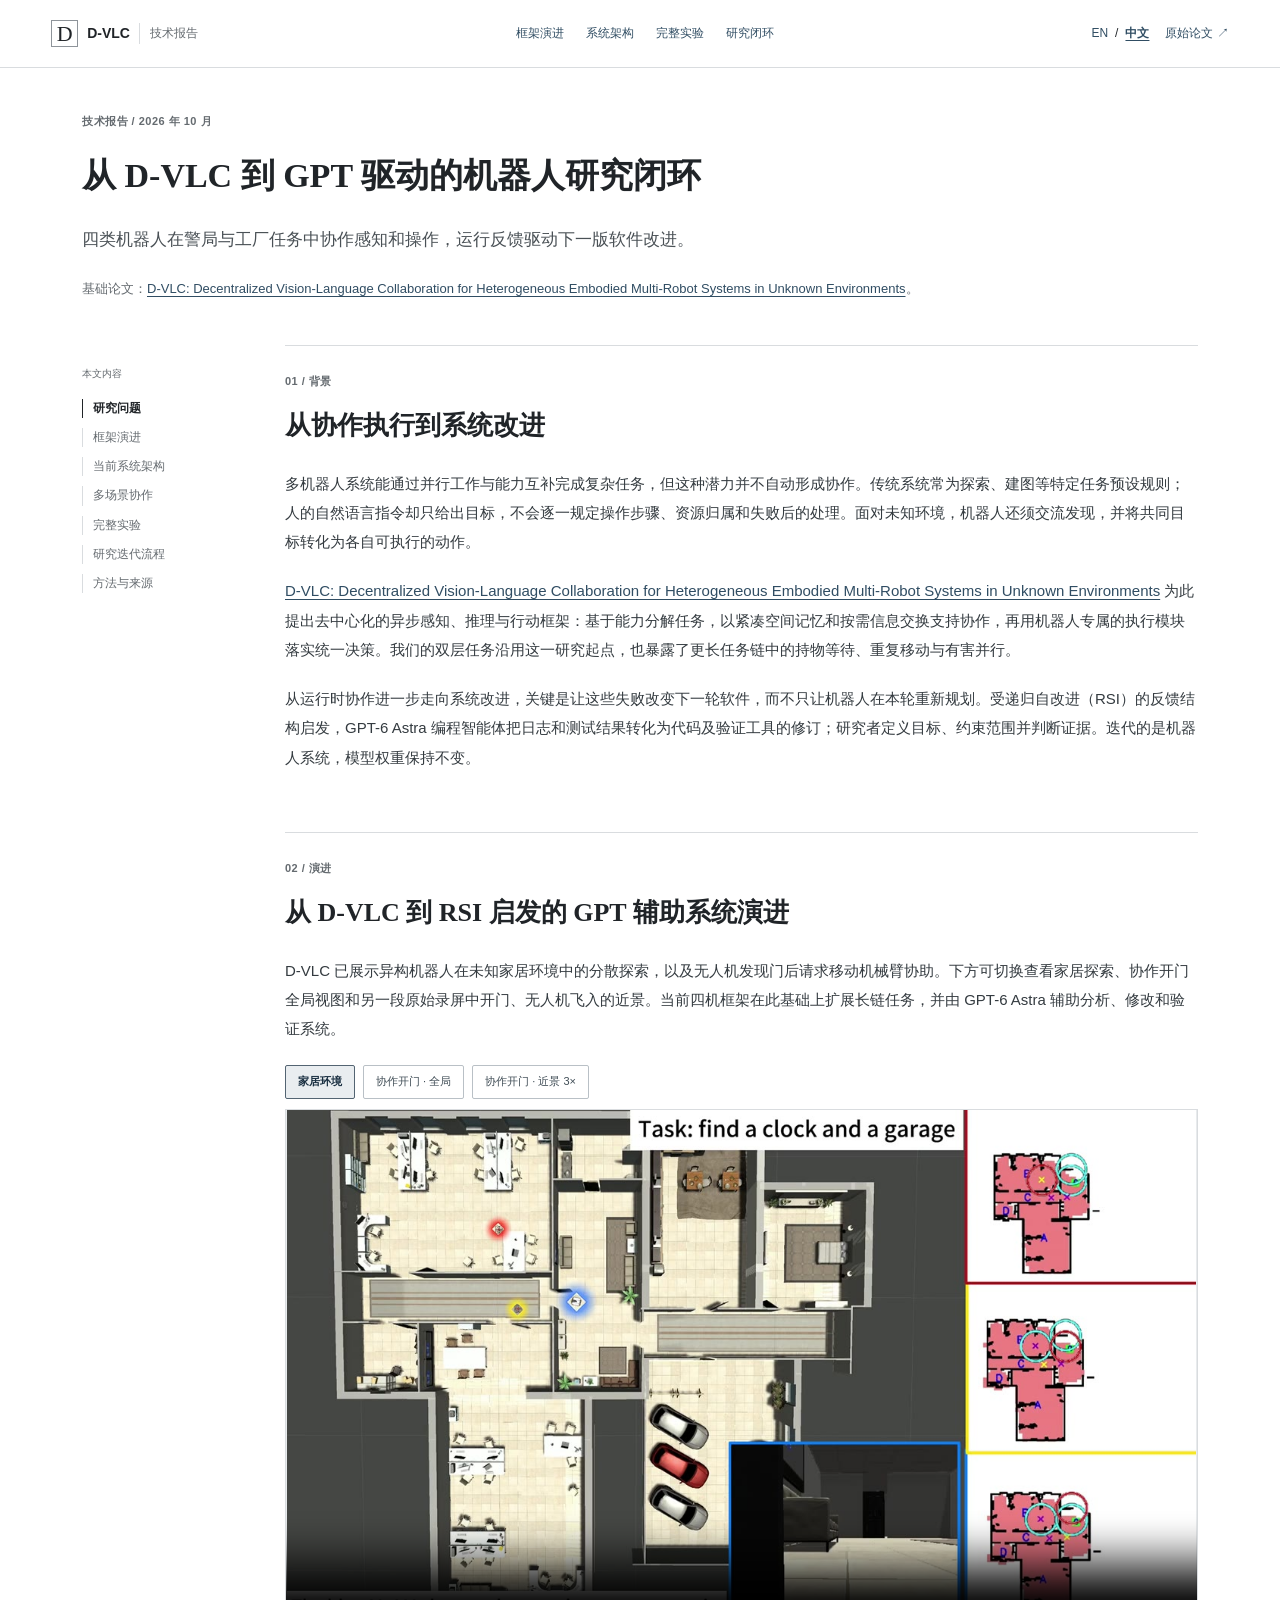
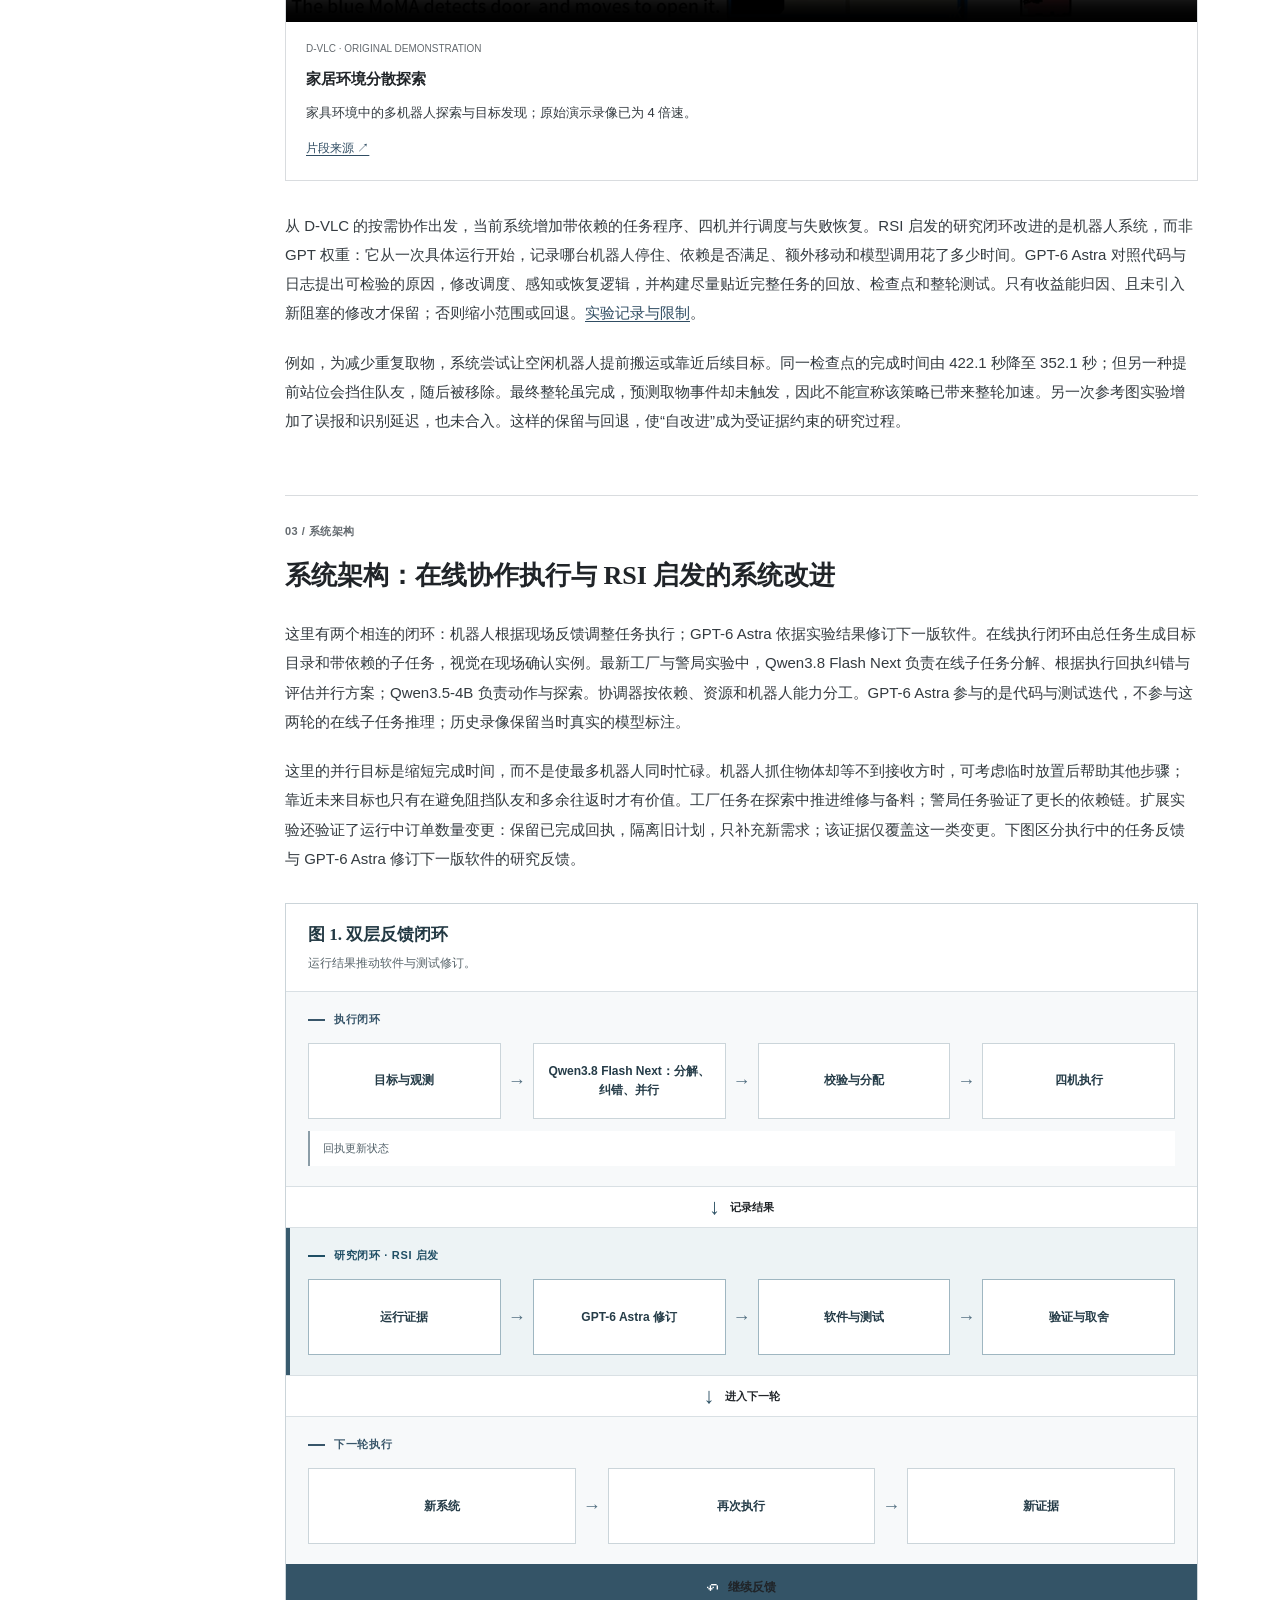
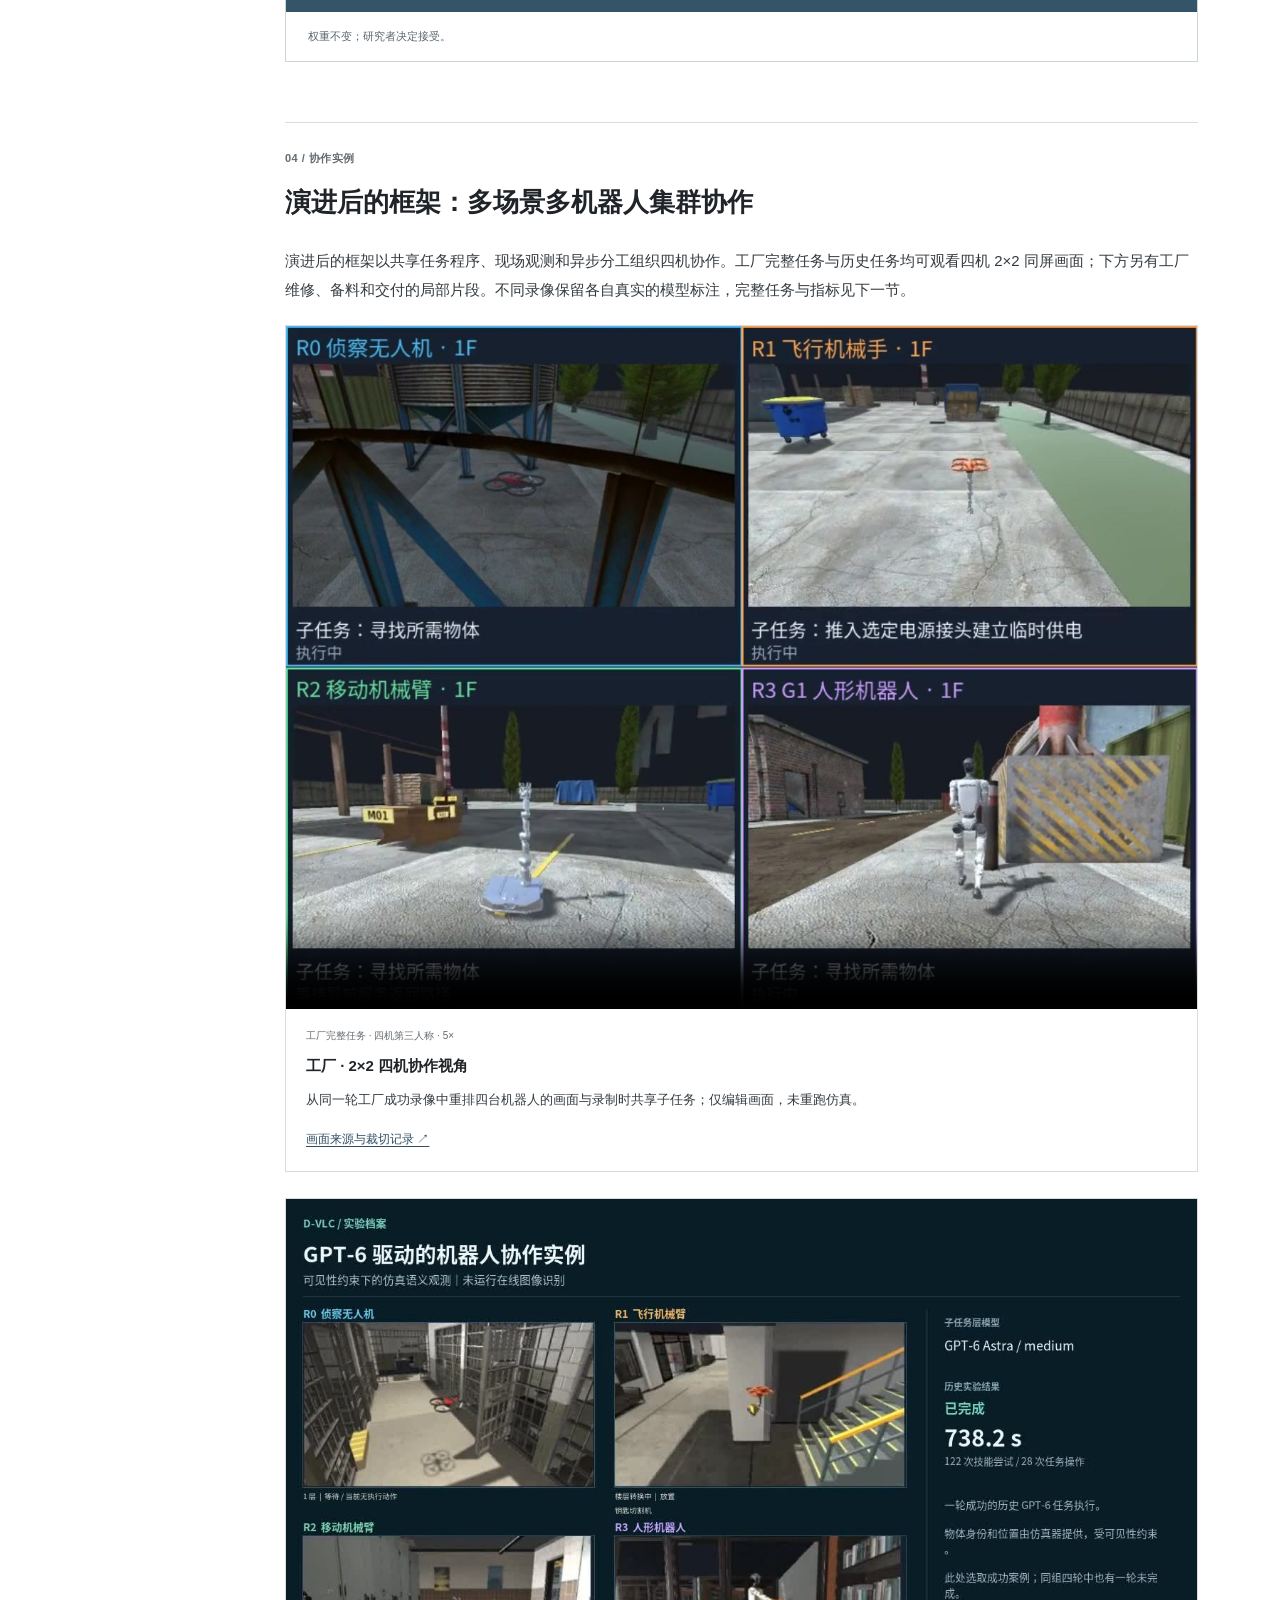
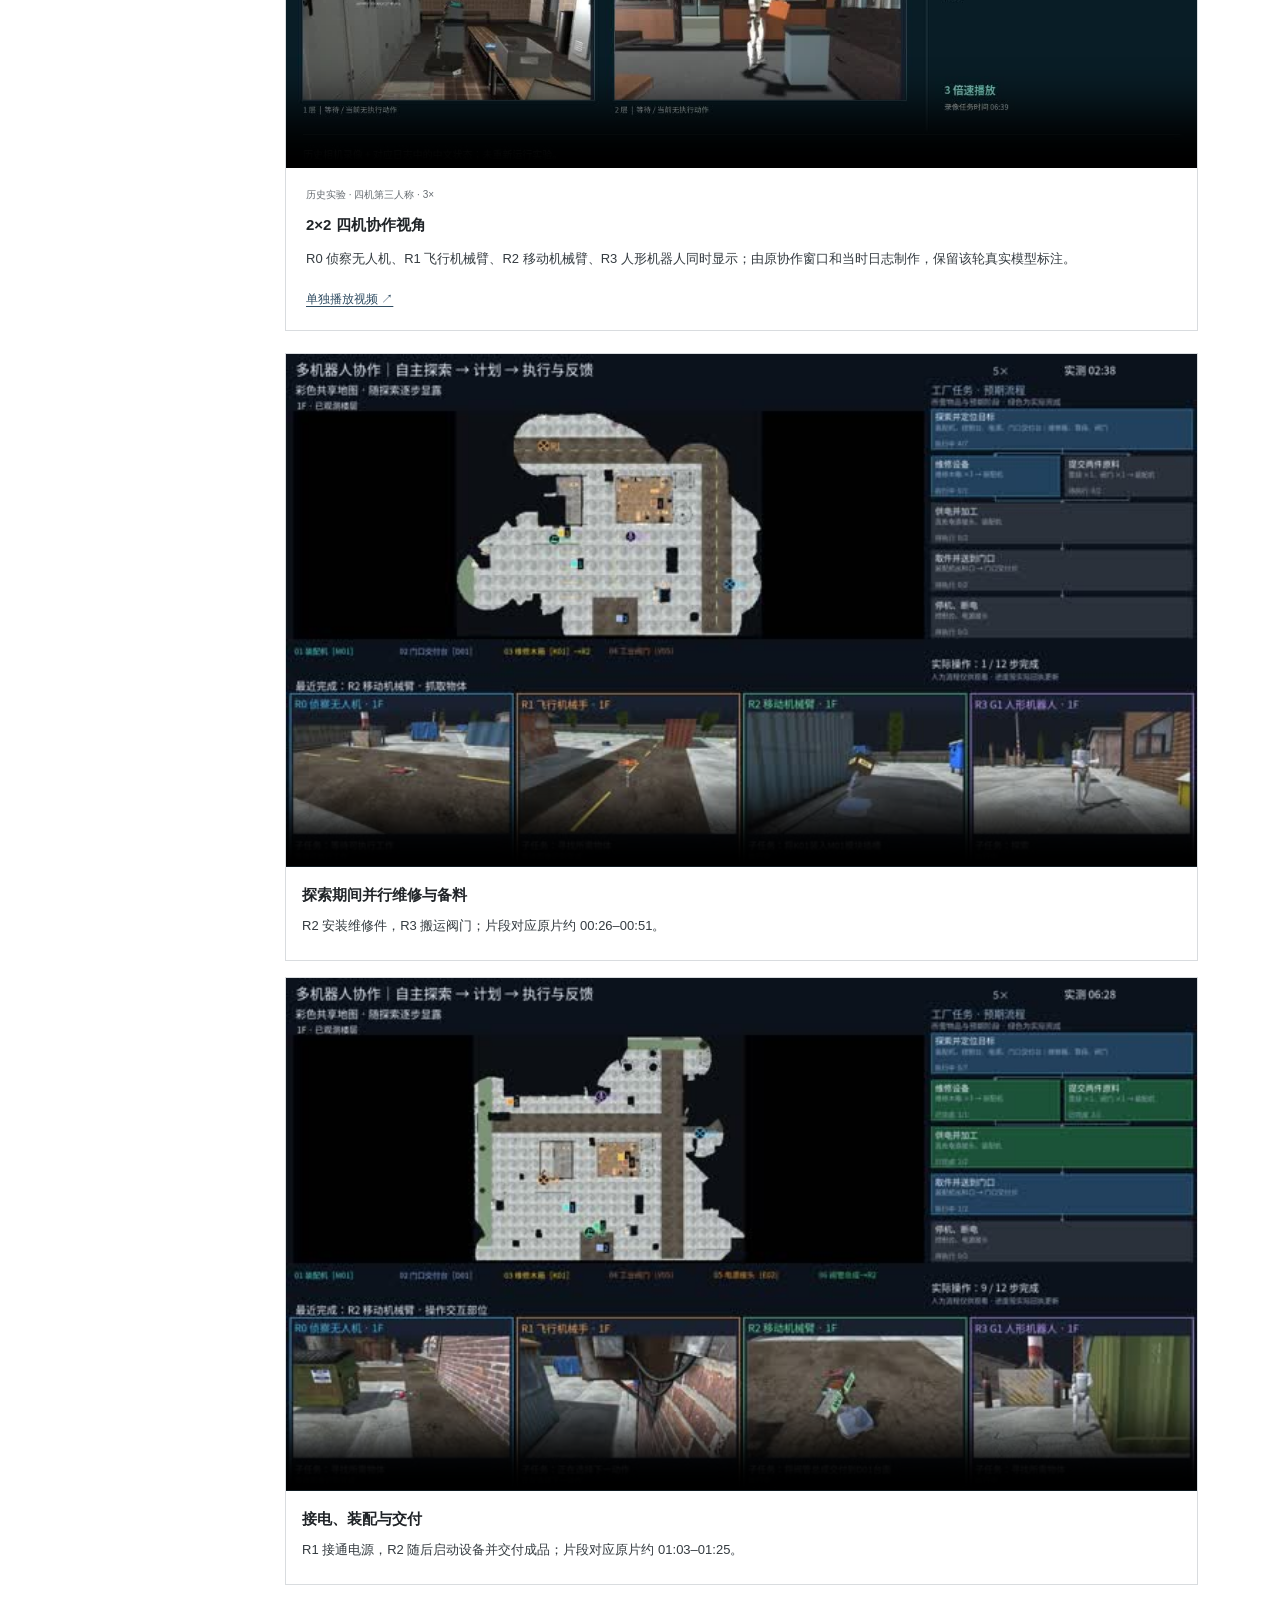
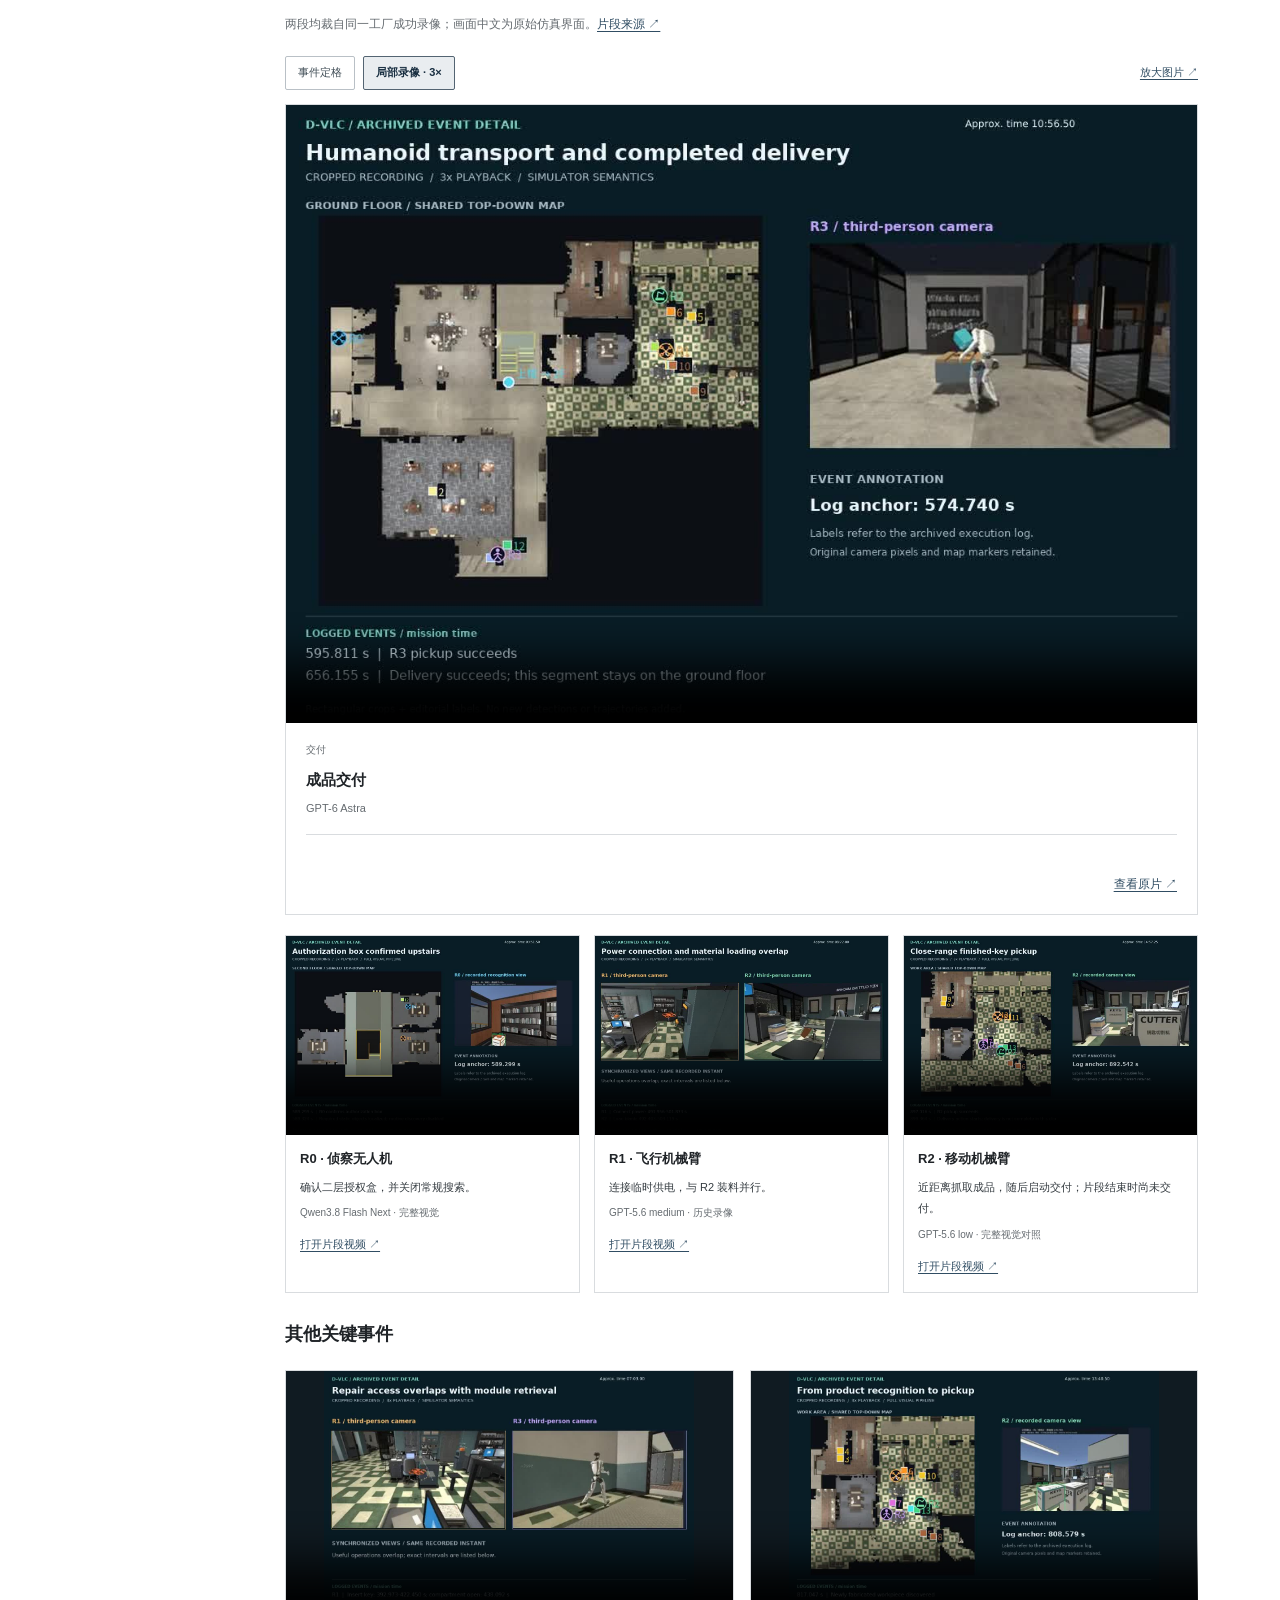
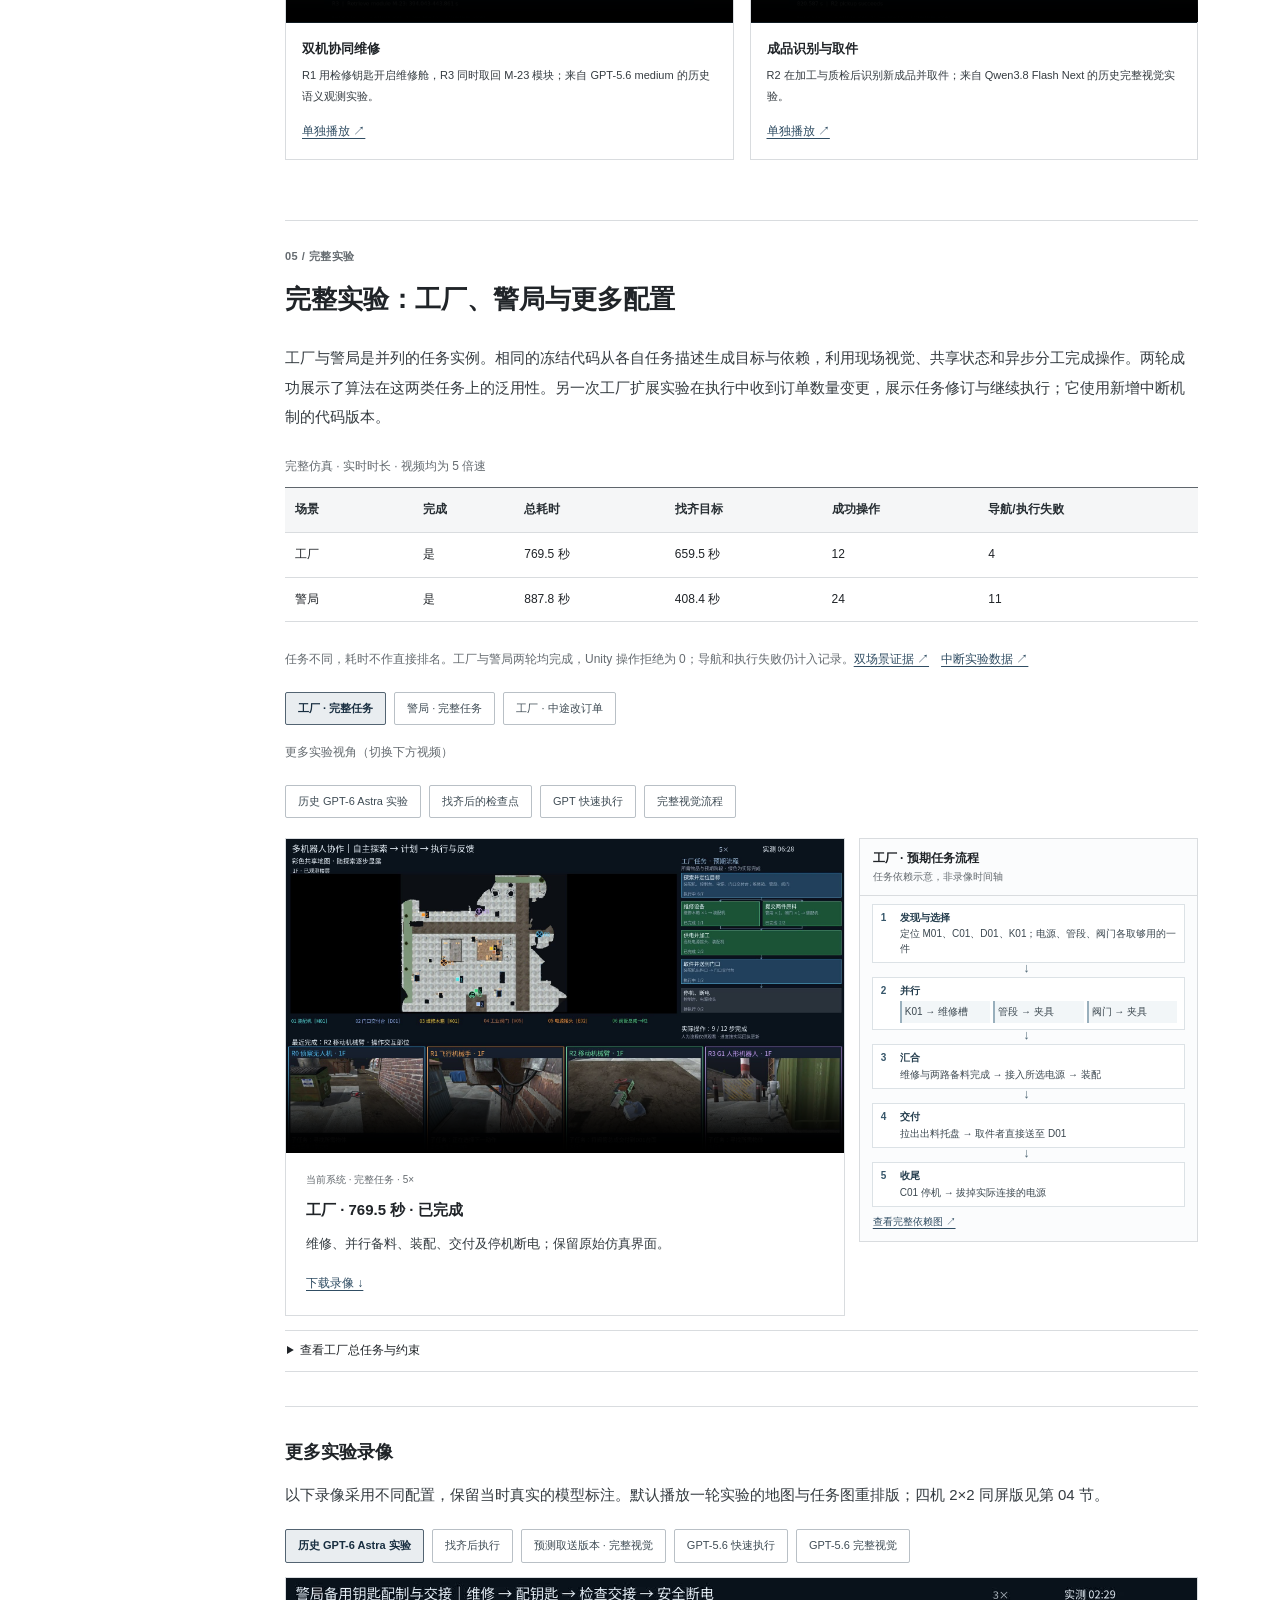
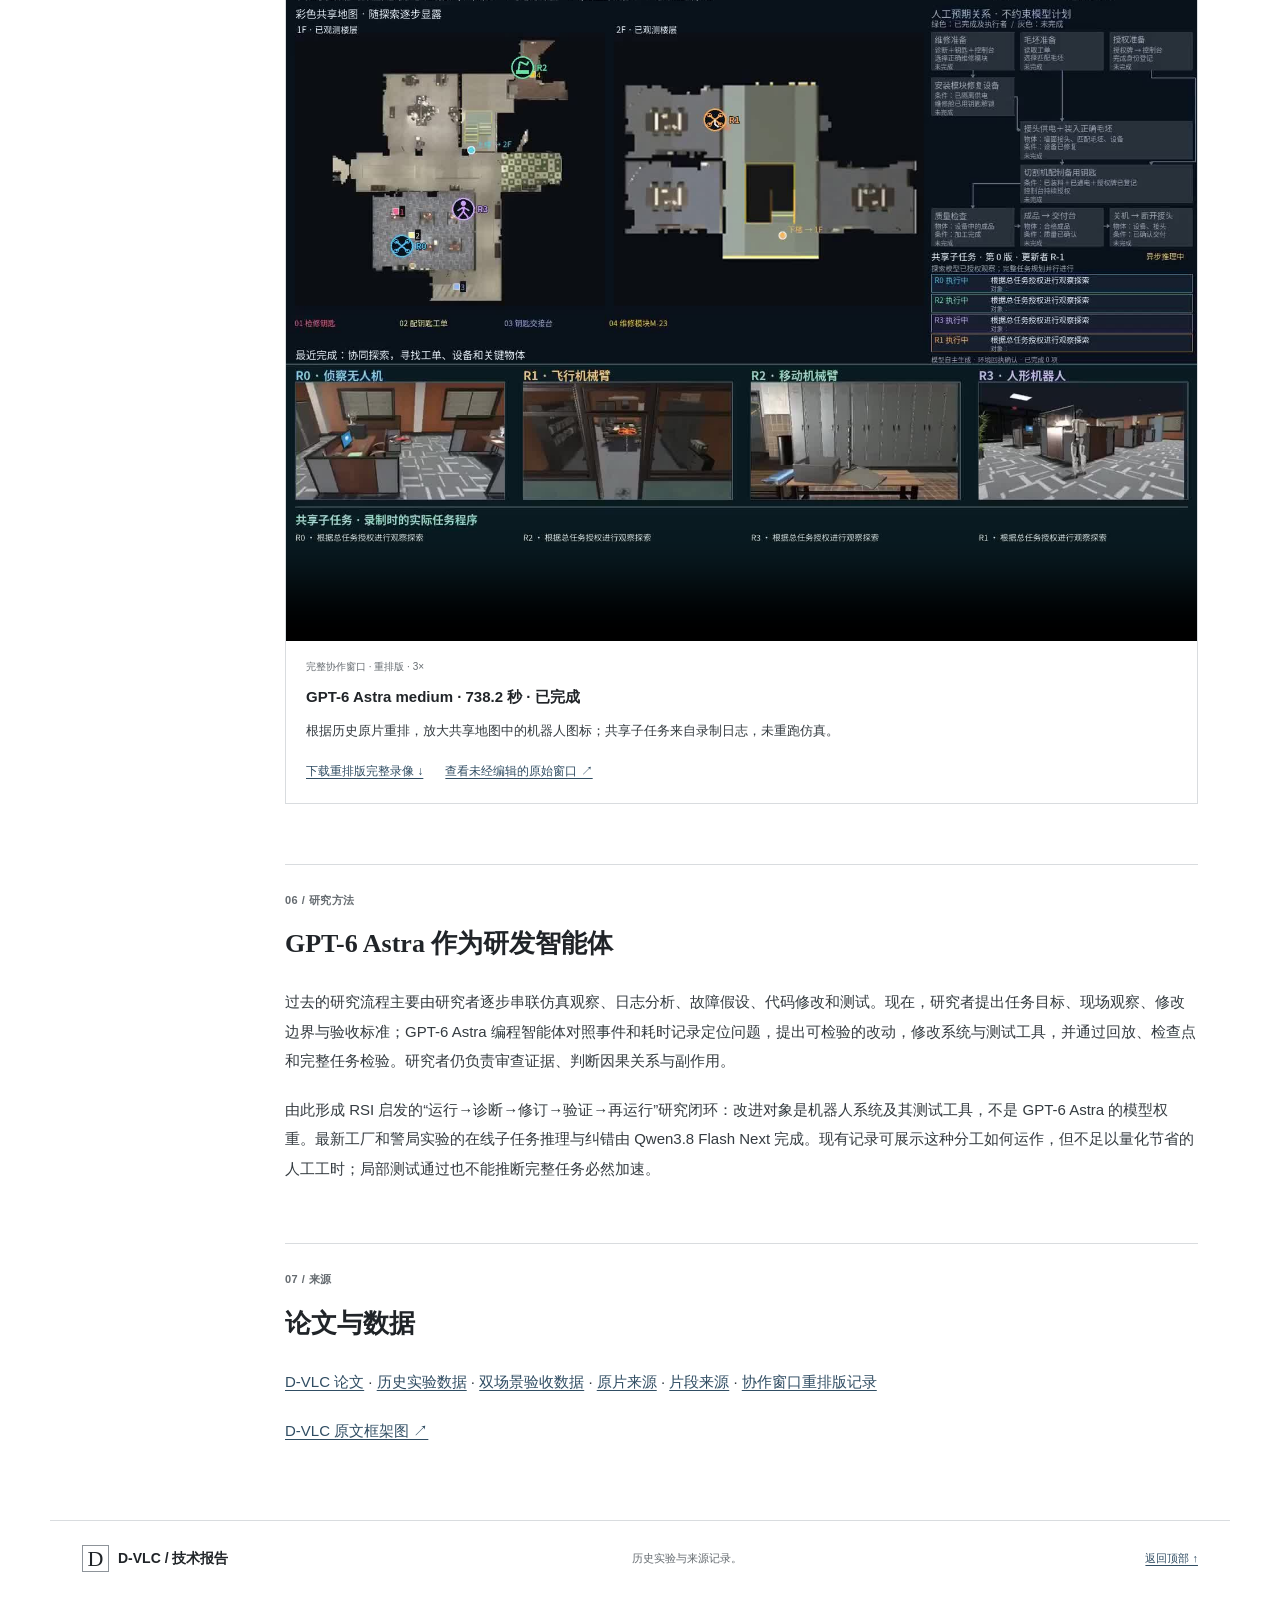
==== commit 0f7de48a: "Add mid-run factory order change case study" ====
--- a/zh.html
+++ b/zh.html
@@ -19,7 +19,7 @@
 <article>
 <section class="prose" id="question"><div class="section-number">01 / 背景</div><h2>从协作执行到系统改进</h2><p>多机器人系统能通过并行工作与能力互补完成复杂任务，但这种潜力并不自动形成协作。传统系统常为探索、建图等特定任务预设规则；人的自然语言指令却只给出目标，不会逐一规定操作步骤、资源归属和失败后的处理。面对未知环境，机器人还须交流发现，并将共同目标转化为各自可执行的动作。</p><p><a href="https://arxiv.org/abs/2607.29009">D-VLC: Decentralized Vision-Language Collaboration for Heterogeneous Embodied Multi-Robot Systems in Unknown Environments</a> 为此提出去中心化的异步感知、推理与行动框架：基于能力分解任务，以紧凑空间记忆和按需信息交换支持协作，再用机器人专属的执行模块落实统一决策。我们的双层任务沿用这一研究起点，也暴露了更长任务链中的持物等待、重复移动与有害并行。</p><p>从运行时协作进一步走向系统改进，关键是让这些失败改变下一轮软件，而不只让机器人在本轮重新规划。受递归自改进（RSI）的反馈结构启发，GPT-6 Astra 编程智能体把日志和测试结果转化为代码及验证工具的修订；研究者定义目标、约束范围并判断证据。迭代的是机器人系统，模型权重保持不变。</p></section>
 <section id="evolution"><div class="section-number">02 / 演进</div><h2>从 D-VLC 到 RSI 启发的 GPT 辅助系统演进</h2><p>D-VLC 已展示异构机器人在未知家居环境中的分散探索，以及无人机发现门后请求移动机械臂协助。下方可切换查看家居探索、协作开门全局视图和另一段原始录屏中开门、无人机飞入的近景。当前四机框架在此基础上扩展长链任务，并由 GPT-6 Astra 辅助分析、修改和验证系统。</p><div class="origin-gallery"><div class="demo-tabs origin-tabs" role="group" aria-label="D-VLC 原始演示片段"><button aria-pressed="true" class="active" data-origin="home" type="button">家居环境</button><button aria-pressed="false" class="" data-origin="door-team" type="button">协作开门 · 全局</button><button aria-pressed="false" class="" data-origin="door-closeup" type="button">协作开门 · 近景 3×</button></div><figure class="video-figure origin-feature"><video id="origin-video" aria-label="家居环境分散探索" controls playsinline preload="metadata" poster="assets/dvlc/home-exploration-poster.jpg" src="assets/dvlc/home-exploration-4x.mp4"></video><figcaption><span class="experiment-tag">D-VLC · ORIGINAL DEMONSTRATION</span><strong id="origin-title">家居环境分散探索</strong><p id="origin-description">家具环境中的多机器人探索与目标发现；原始演示录像已为 4 倍速。</p><a href="assets/dvlc/provenance.json">片段来源 ↗</a></figcaption></figure></div><p>从 D-VLC 的按需协作出发，当前系统增加带依赖的任务程序、四机并行调度与失败恢复。RSI 启发的研究闭环改进的是机器人系统，而非 GPT 权重：它从一次具体运行开始，记录哪台机器人停住、依赖是否满足、额外移动和模型调用花了多少时间。GPT-6 Astra 对照代码与日志提出可检验的原因，修改调度、感知或恢复逻辑，并构建尽量贴近完整任务的回放、检查点和整轮测试。只有收益能归因、且未引入新阻塞的修改才保留；否则缩小范围或回退。<a href="assets/evidence.json">实验记录与限制</a>。</p><p>例如，为减少重复取物，系统尝试让空闲机器人提前搬运或靠近后续目标。同一检查点的完成时间由 422.1 秒降至 352.1 秒；但另一种提前站位会挡住队友，随后被移除。最终整轮虽完成，预测取物事件却未触发，因此不能宣称该策略已带来整轮加速。另一次参考图实验增加了误报和识别延迟，也未合入。这样的保留与回退，使“自改进”成为受证据约束的研究过程。</p></section>
-<section id="framework"><div class="section-number">03 / 系统架构</div><h2>系统架构：在线协作执行与 RSI 启发的系统改进</h2><p>这里有两个相连的闭环：机器人根据现场反馈调整任务执行；GPT-6 Astra 依据实验结果修订下一版软件。在线执行闭环由总任务生成目标目录和带依赖的子任务，视觉在现场确认实例。最新工厂与警局实验中，Qwen3.8 Flash Next 负责在线子任务分解、根据执行回执纠错与评估并行方案；Qwen3.5-4B 负责动作与探索。协调器按依赖、资源和机器人能力分工。GPT-6 Astra 参与的是代码与测试迭代，不参与这两轮的在线子任务推理；历史录像保留当时真实的模型标注。</p><p>这里的并行目标是缩短完成时间，而不是使最多机器人同时忙碌。机器人抓住物体却等不到接收方时，可考虑临时放置后帮助其他步骤；靠近未来目标也只有在避免阻挡队友和多余往返时才有价值。工厂任务在探索中推进维修与备料；警局任务验证了更长的依赖链。下图区分执行中的任务反馈与 GPT-6 Astra 修订下一版软件的研究反馈。</p><figure aria-labelledby="system-cycle-title" class="system-cycle">
+<section id="framework"><div class="section-number">03 / 系统架构</div><h2>系统架构：在线协作执行与 RSI 启发的系统改进</h2><p>这里有两个相连的闭环：机器人根据现场反馈调整任务执行；GPT-6 Astra 依据实验结果修订下一版软件。在线执行闭环由总任务生成目标目录和带依赖的子任务，视觉在现场确认实例。最新工厂与警局实验中，Qwen3.8 Flash Next 负责在线子任务分解、根据执行回执纠错与评估并行方案；Qwen3.5-4B 负责动作与探索。协调器按依赖、资源和机器人能力分工。GPT-6 Astra 参与的是代码与测试迭代，不参与这两轮的在线子任务推理；历史录像保留当时真实的模型标注。</p><p>这里的并行目标是缩短完成时间，而不是使最多机器人同时忙碌。机器人抓住物体却等不到接收方时，可考虑临时放置后帮助其他步骤；靠近未来目标也只有在避免阻挡队友和多余往返时才有价值。工厂任务在探索中推进维修与备料；警局任务验证了更长的依赖链。扩展实验还验证了运行中订单数量变更：保留已完成回执，隔离旧计划，只补充新需求；该证据仅覆盖这一类变更。下图区分执行中的任务反馈与 GPT-6 Astra 修订下一版软件的研究反馈。</p><figure aria-labelledby="system-cycle-title" class="system-cycle">
 <figcaption id="system-cycle-title"><strong>图 1. 双层反馈闭环</strong><span>运行结果推动软件与测试修订。</span></figcaption>
 <div class="cycle-stage cycle-execution"><div class="cycle-label">执行闭环</div><div class="cycle-steps"><div class="cycle-step">目标与观测</div><span aria-hidden="true" class="cycle-arrow">→</span><div class="cycle-step">Qwen3.8 Flash Next：分解、纠错、并行</div><span aria-hidden="true" class="cycle-arrow">→</span><div class="cycle-step">校验与分配</div><span aria-hidden="true" class="cycle-arrow">→</span><div class="cycle-step">四机执行</div></div><div class="cycle-return">回执更新状态</div></div>
 <div class="cycle-transfer"><span aria-hidden="true">↓</span><strong>记录结果</strong></div>
@@ -29,11 +29,11 @@
 <div class="cycle-recurrence"><span aria-hidden="true">↶</span><strong>继续反馈</strong></div>
 <p class="figure-note">权重不变；研究者决定接受。</p>
 </figure></section>
-<section id="highlights"><div class="section-number">04 / 协作实例</div><h2>演进后的框架：多场景多机器人集群协作</h2><p>演进后的框架以共享任务程序、现场观测和异步分工组织四机协作。工厂完整任务与历史任务均可观看四机 2×2 同屏画面；下方另有工厂维修、备料和交付的局部片段。不同录像保留各自真实的模型标注，完整任务与指标见下一节。</p><figure class="video-figure factory-four-camera-feature"><video aria-label="工厂任务四机第三人称 2×2 协作录像，五倍速" controls playsinline preload="none" poster="assets/scenes/factory-four-camera-poster.jpg" src="assets/scenes/factory-four-camera-5x.mp4"></video><figcaption><span class="experiment-tag">工厂完整任务 · 四机第三人称 · 5×</span><strong>工厂 · 2×2 四机协作视角</strong><p>从同一轮工厂成功录像中重排四台机器人的画面与录制时共享子任务；仅编辑画面，未重跑仿真。</p><a href="assets/scenes/factory-four-camera-provenance.json">画面来源与裁切记录 ↗</a></figcaption></figure><figure class="video-figure four-camera-feature"><video aria-label="四机第三人称协作，2×2 历史录像" controls playsinline preload="metadata" poster="assets/zh/gpt6-semantic.jpg?v=3" src="assets/zh/gpt6-semantic.mp4?v=3"></video><figcaption><span class="experiment-tag">历史实验 · 四机第三人称 · 3×</span><strong>2×2 四机协作视角</strong><p>R0 侦察无人机、R1 飞行机械臂、R2 移动机械臂、R3 人形机器人同时显示；由原协作窗口和当时日志制作，保留该轮真实模型标注。</p><a href="assets/zh/gpt6-semantic.mp4?v=3" target="_blank" rel="noopener">单独播放视频 ↗</a></figcaption></figure><div class="scene-clips"><figure class="video-figure"><video controls playsinline preload="none" poster="assets/scenes/factory-32.jpg" src="assets/scenes/factory-repair-and-staging.mp4" aria-label="工厂维修与备料片段"></video><figcaption><strong>探索期间并行维修与备料</strong><p>R2 安装维修件，R3 搬运阀门；片段对应原片约 00:26–00:51。</p></figcaption></figure><figure class="video-figure"><video controls playsinline preload="none" poster="assets/scenes/factory-78.jpg" src="assets/scenes/factory-power-and-delivery.mp4" aria-label="工厂接电加工与交付片段"></video><figcaption><strong>接电、装配与交付</strong><p>R1 接通电源，R2 随后启动设备并交付成品；片段对应原片约 01:03–01:25。</p></figcaption></figure></div><p class="figure-note">两段均裁自同一工厂成功录像；画面中文为原始仿真界面。<a href="assets/scenes/evidence.json">片段来源 ↗</a></p><div aria-label="局部画面显示方式" class="focus-controls" role="group"><button aria-pressed="false" data-focus-mode="still" type="button">事件定格</button><button aria-pressed="true" class="selected" data-focus-mode="video" type="button">局部录像 · 3×</button><a href="assets/focus/humanoid-delivery.jpg" id="highlight-fullsize" target="_blank">放大图片 ↗</a></div><figure class="video-figure highlight-feature"><img alt="R3 第三人称视角与一层俯视图" height="760" hidden id="highlight-still" src="assets/focus/humanoid-delivery.jpg" width="1120"/><video aria-label="当前精彩片段" controls="" id="highlight-video" playsinline="" poster="assets/focus/humanoid-delivery.jpg" preload="none" src="assets/focus/humanoid-delivery.mp4"></video><figcaption aria-live="polite"><span class="experiment-tag" id="highlight-tag">交付</span><strong id="highlight-title">成品交付</strong><span class="clip-source" id="highlight-run">GPT-6 Astra</span><p id="highlight-description"></p><p class="view-label" id="highlight-view"></p><ol class="event-ledger" id="highlight-events"></ol><div class="clip-meta"><span id="highlight-time"></span><a data-context="humanoid-delivery" href="#archive" id="highlight-context">查看原片 ↗</a></div></figcaption></figure><div class="robot-video-grid" aria-label="其他三种机器人片段"><figure class="video-figure robot-clip"><video aria-label="R0 · 侦察无人机 · 确认二层授权盒，并关闭常规搜索。" controls playsinline preload="none" poster="assets/focus/recognition-authorization.jpg" src="assets/focus/recognition-authorization.mp4"></video><figcaption><strong>R0 · 侦察无人机</strong><p>确认二层授权盒，并关闭常规搜索。</p><span class="clip-source">Qwen3.8 Flash Next · 完整视觉</span><a href="assets/focus/recognition-authorization.mp4" target="_blank" rel="noopener">打开片段视频 ↗</a></figcaption></figure><figure class="video-figure robot-clip"><video aria-label="R1 · 飞行机械臂 · 连接临时供电，与 R2 装料并行。" controls playsinline preload="none" poster="assets/focus/power-and-loading.jpg" src="assets/focus/power-and-loading.mp4"></video><figcaption><strong>R1 · 飞行机械臂</strong><p>连接临时供电，与 R2 装料并行。</p><span class="clip-source">GPT-5.6 medium · 历史录像</span><a href="assets/focus/power-and-loading.mp4" target="_blank" rel="noopener">打开片段视频 ↗</a></figcaption></figure><figure class="video-figure robot-clip"><video aria-label="R2 · 移动机械臂 · 近距离抓取成品，随后启动交付；片段结束时尚未交付。" controls playsinline preload="none" poster="assets/focus/close-pickup.jpg" src="assets/focus/close-pickup.mp4"></video><figcaption><strong>R2 · 移动机械臂</strong><p>近距离抓取成品，随后启动交付；片段结束时尚未交付。</p><span class="clip-source">GPT-5.6 low · 完整视觉对照</span><a href="assets/focus/close-pickup.mp4" target="_blank" rel="noopener">打开片段视频 ↗</a></figcaption></figure></div><div class="focus-extra-clips"><h3>其他关键事件</h3><div class="scene-clips secondary-clips"><figure class="video-figure"><video aria-label="R1 与 R3 协同维修片段" controls playsinline preload="none" poster="assets/focus/parallel-repair.jpg" src="assets/focus/parallel-repair.mp4"></video><figcaption><strong>双机协同维修</strong><p>R1 用检修钥匙开启维修舱，R3 同时取回 M-23 模块；来自 GPT-5.6 medium 的历史语义观测实验。</p><a href="assets/focus/parallel-repair.mp4" target="_blank" rel="noopener">单独播放 ↗</a></figcaption></figure><figure class="video-figure"><video aria-label="R2 识别并取走新成品片段" controls playsinline preload="none" poster="assets/focus/recognition-product.jpg" src="assets/focus/recognition-product.mp4"></video><figcaption><strong>成品识别与取件</strong><p>R2 在加工与质检后识别新成品并取件；来自 Qwen3.8 Flash Next 的历史完整视觉实验。</p><a href="assets/focus/recognition-product.mp4" target="_blank" rel="noopener">单独播放 ↗</a></figcaption></figure></div></div></section><section id="demos"><span id="multi-scene" class="fragment-alias" aria-hidden="true"></span><div class="section-number">05 / 完整实验</div><h2>完整实验：工厂、警局与更多配置</h2><p>工厂与警局是并列的任务实例。相同的冻结代码从各自任务描述生成目标与依赖，利用现场视觉、共享状态和异步分工完成操作。两轮成功展示了算法在这两类任务上的泛用性；任务差异不用于比较场景难度。</p><div class="table-scroll"><table class="scene-table"><caption>完整仿真 · 实时时长 · 视频均为 5 倍速</caption><thead><tr><th>场景</th><th>完成</th><th>总耗时</th><th>找齐目标</th><th>成功操作</th><th>导航/执行失败</th></tr></thead><tbody><tr><td>工厂</td><td>是</td><td>769.5 秒</td><td>659.5 秒</td><td>12</td><td>4</td></tr><tr><td>警局</td><td>是</td><td>887.8 秒</td><td>408.4 秒</td><td>24</td><td>11</td></tr></tbody></table></div><p class="scene-note">任务不同，耗时不作直接排名。两轮均完成，Unity 操作拒绝为 0；导航和执行失败仍计入记录。<a href="assets/scenes/evidence.json">运行证据 ↗</a></p><div aria-label="选择实验" class="demo-tabs" role="group"><button aria-pressed="true" class="active" data-demo="factory">工厂 · 完整任务</button><button aria-pressed="false" data-demo="police">警局 · 完整任务</button></div><div class="additional-film-tabs"><p class="selector-label">更多实验视角（切换下方视频）</p><div class="demo-tabs"><button aria-pressed="false" data-demo="gpt6-semantic">历史 GPT-6 Astra 实验</button><button aria-pressed="false" data-demo="known-state">找齐后的检查点</button><button aria-pressed="false" data-demo="gpt56-semantic">GPT 快速执行</button><button aria-pressed="false" data-demo="gpt56-visual">完整视觉流程</button></div></div><div class="mission-showcase"><figure class="video-figure"><video aria-label="工厂任务完整成功录像，五倍速" class="current-scene" controls id="experiment-video" playsinline poster="assets/scenes/factory-poster.jpg" preload="metadata" src="assets/scenes/factory-full-5x.mp4"></video><figcaption><span class="experiment-tag" id="demo-tag">当前系统 · 完整任务 · 5×</span><strong id="demo-title">工厂 · 769.5 秒 · 已完成</strong><p id="demo-description">维修、并行备料、装配、交付及停机断电；保留原始仿真界面。</p><a download href="assets/scenes/factory-full-5x.mp4" id="demo-download">下载录像 ↓</a></figcaption></figure><aside class="mission-flow-side"><figure class="compact-flow" data-mission-panel="factory" aria-label="工厂 · 预期任务流程"><figcaption><strong>工厂 · 预期任务流程</strong><span>任务依赖示意，非录像时间轴</span></figcaption><ol class="flow-steps"><li><b>发现与选择</b><span>定位 M01、C01、D01、K01；电源、管段、阀门各取够用的一件</span></li><li><b>并行</b><div class="flow-parallel"><span>K01 → 维修槽</span><span>管段 → 夹具</span><span>阀门 → 夹具</span></div></li><li><b>汇合</b><span>维修与两路备料完成 → 接入所选电源 → 装配</span></li><li><b>交付</b><span>拉出出料托盘 → 取件者直接送至 D01</span></li><li><b>收尾</b><span>C01 停机 → 拔掉实际连接的电源</span></li></ol><a href="assets/scenes/factory-flow-zh.svg" target="_blank" rel="noopener">查看完整依赖图 ↗</a></figure><figure class="compact-flow" data-mission-panel="police" hidden aria-label="警局 · 预期任务流程"><figcaption><strong>警局 · 预期任务流程</strong><span>任务依赖示意，非录像时间轴</span></figcaption><ol class="flow-steps"><li><b>发现与选择</b><span>读 ORDER 选毛坯；诊断 CUTTER 选模块</span></li><li><b>并行</b><div class="flow-parallel"><span>确认隔离 → KEY 开舱 → 换模块 → 装毛坯</span><span>PERMIT → CONTROL 登记</span></div></li><li><b>汇合</b><span>接入 POWER；工单、维修、装料、供电、授权均就绪</span></li><li><b>双机配合</b><span>机器人 A 持续按授权，机器人 B 启动；成功后松开</span></li><li><b>交付与收尾</b><span>KEYS 质检合格 → DELIVERY 交付 → 停机 → 拔电</span></li></ol><a href="assets/scenes/police-flow-zh.svg" target="_blank" rel="noopener">查看完整依赖图 ↗</a></figure></aside></div><div class="mission-briefs"><div class="mission-brief" data-brief-panel="factory"><details class="mission-text"><summary>查看工厂总任务与约束</summary><div class="detail-body"><p>协同探索停产工厂，修好装配机 M01，制作阀管总成并交付到大门内侧的 D01，最后停机断电。需确认 M01、C01、D01、K01，以及 E01/E02/E03 中的一个电源、P01/P02/PIPE03/P04 中的一根管段、V01–V05 中的一只阀门，共七项目标。同类找到够用的即可，其余位置未知。</p><p>初始机器已隔离、维修舱已打开，电源未接。K01 是整件更换的组件，装进维修槽；管段和阀门分别送入备料夹具。维修与两路备料可边找边做；全部完成后才接电开工。</p><p>从 M01 出料托盘拉出成品后，取件者已持有成品，应直接交付 D01，不再搜索或另抓一次。交付后用 C01 停机，再拔掉实际连接的电源；机器人按能力与现场反馈自主分工。</p></div></details></div><div class="mission-brief" data-brief-panel="police" hidden><details class="mission-text"><summary>查看警局总任务与约束</summary><div class="detail-body"><p>协同探索警局，修好钥匙切割机，按工单制作一批备用钥匙；检查合格后送交接台，结束时停机断电。表面标签有 ORDER、CUTTER、CONTROL、KEY、PERMIT、POWER、DELIVERY、KEYS；维修模块候选为 M-17/M-23/M-41，毛坯候选为 B-AL/B-CU。模块依据现场诊断，毛坯依据工单选择，位置均未知。</p><p>POWER 初始未接，检修前无需先拔电。先确认断电与隔离，用 KEY 插入、转锁、打开维修舱；更换匹配模块后装入匹配毛坯，再接电。PERMIT 可同时送至 CONTROL 登记。</p><p>读完工单、修好机器、装好毛坯、接好电且登记授权后，由一台机器人持续按住授权按钮，另一台启动 CUTTER；确认启动成功后才能松开。KEYS 制成并检查合格后取走交付；交付后在 CONTROL 停机，最后拔掉 POWER。机器人按能力与现场反馈自主分工。</p></div></details></div></div><div id="archive" class="archive-subsection"><h3>更多实验录像</h3><p>以下录像采用不同配置，保留当时真实的模型标注。默认播放一轮实验的地图与任务图重排版；四机 2×2 同屏版见第 04 节。</p><div aria-label="选择完整录像" class="demo-tabs" role="group"><button aria-pressed="true" class="active" data-archive="gpt6-semantic">历史 GPT-6 Astra 实验</button><button aria-pressed="false" class="" data-archive="known-state">找齐后执行</button><button aria-pressed="false" class="" data-archive="predictive">预测取送版本 · 完整视觉</button><button aria-pressed="false" class="" data-archive="gpt56-semantic">GPT-5.6 快速执行</button><button aria-pressed="false" class="" data-archive="gpt56-visual">GPT-5.6 完整视觉</button></div><figure class="video-figure archive-feature reframed"><video aria-label="完整协作窗口 · 重排版 · 3×" controls="" id="archive-video" playsinline="" poster="assets/archive/gpt6-semantic-reframed-zh-3x.jpg?v=5" preload="none" src="assets/archive/gpt6-semantic-reframed-zh-3x.mp4?v=5"></video><figcaption aria-live="polite"><span class="experiment-tag" id="archive-tag">完整协作窗口 · 重排版 · 3×</span><strong id="archive-title">GPT-6 Astra medium · 738.2 秒 · 已完成</strong><p id="archive-description">根据历史原片重排，放大共享地图中的机器人图标；共享子任务来自录制日志，未重跑仿真。</p><a download="" href="assets/archive/gpt6-semantic-reframed-zh-3x.mp4?v=5" id="archive-download">下载重排版完整录像 ↓</a><a href="assets/archive/gpt6-semantic-swarm-3x.mp4" id="archive-original">查看未经编辑的原始窗口 ↗</a></figcaption></figure></div></section>
+<section id="highlights"><div class="section-number">04 / 协作实例</div><h2>演进后的框架：多场景多机器人集群协作</h2><p>演进后的框架以共享任务程序、现场观测和异步分工组织四机协作。工厂完整任务与历史任务均可观看四机 2×2 同屏画面；下方另有工厂维修、备料和交付的局部片段。不同录像保留各自真实的模型标注，完整任务与指标见下一节。</p><figure class="video-figure factory-four-camera-feature"><video aria-label="工厂任务四机第三人称 2×2 协作录像，五倍速" controls playsinline preload="none" poster="assets/scenes/factory-four-camera-poster.jpg" src="assets/scenes/factory-four-camera-5x.mp4"></video><figcaption><span class="experiment-tag">工厂完整任务 · 四机第三人称 · 5×</span><strong>工厂 · 2×2 四机协作视角</strong><p>从同一轮工厂成功录像中重排四台机器人的画面与录制时共享子任务；仅编辑画面，未重跑仿真。</p><a href="assets/scenes/factory-four-camera-provenance.json">画面来源与裁切记录 ↗</a></figcaption></figure><figure class="video-figure four-camera-feature"><video aria-label="四机第三人称协作，2×2 历史录像" controls playsinline preload="metadata" poster="assets/zh/gpt6-semantic.jpg?v=3" src="assets/zh/gpt6-semantic.mp4?v=3"></video><figcaption><span class="experiment-tag">历史实验 · 四机第三人称 · 3×</span><strong>2×2 四机协作视角</strong><p>R0 侦察无人机、R1 飞行机械臂、R2 移动机械臂、R3 人形机器人同时显示；由原协作窗口和当时日志制作，保留该轮真实模型标注。</p><a href="assets/zh/gpt6-semantic.mp4?v=3" target="_blank" rel="noopener">单独播放视频 ↗</a></figcaption></figure><div class="scene-clips"><figure class="video-figure"><video controls playsinline preload="none" poster="assets/scenes/factory-32.jpg" src="assets/scenes/factory-repair-and-staging.mp4" aria-label="工厂维修与备料片段"></video><figcaption><strong>探索期间并行维修与备料</strong><p>R2 安装维修件，R3 搬运阀门；片段对应原片约 00:26–00:51。</p></figcaption></figure><figure class="video-figure"><video controls playsinline preload="none" poster="assets/scenes/factory-78.jpg" src="assets/scenes/factory-power-and-delivery.mp4" aria-label="工厂接电加工与交付片段"></video><figcaption><strong>接电、装配与交付</strong><p>R1 接通电源，R2 随后启动设备并交付成品；片段对应原片约 01:03–01:25。</p></figcaption></figure></div><p class="figure-note">两段均裁自同一工厂成功录像；画面中文为原始仿真界面。<a href="assets/scenes/evidence.json">片段来源 ↗</a></p><div aria-label="局部画面显示方式" class="focus-controls" role="group"><button aria-pressed="false" data-focus-mode="still" type="button">事件定格</button><button aria-pressed="true" class="selected" data-focus-mode="video" type="button">局部录像 · 3×</button><a href="assets/focus/humanoid-delivery.jpg" id="highlight-fullsize" target="_blank">放大图片 ↗</a></div><figure class="video-figure highlight-feature"><img alt="R3 第三人称视角与一层俯视图" height="760" hidden id="highlight-still" src="assets/focus/humanoid-delivery.jpg" width="1120"/><video aria-label="当前精彩片段" controls="" id="highlight-video" playsinline="" poster="assets/focus/humanoid-delivery.jpg" preload="none" src="assets/focus/humanoid-delivery.mp4"></video><figcaption aria-live="polite"><span class="experiment-tag" id="highlight-tag">交付</span><strong id="highlight-title">成品交付</strong><span class="clip-source" id="highlight-run">GPT-6 Astra</span><p id="highlight-description"></p><p class="view-label" id="highlight-view"></p><ol class="event-ledger" id="highlight-events"></ol><div class="clip-meta"><span id="highlight-time"></span><a data-context="humanoid-delivery" href="#archive" id="highlight-context">查看原片 ↗</a></div></figcaption></figure><div class="robot-video-grid" aria-label="其他三种机器人片段"><figure class="video-figure robot-clip"><video aria-label="R0 · 侦察无人机 · 确认二层授权盒，并关闭常规搜索。" controls playsinline preload="none" poster="assets/focus/recognition-authorization.jpg" src="assets/focus/recognition-authorization.mp4"></video><figcaption><strong>R0 · 侦察无人机</strong><p>确认二层授权盒，并关闭常规搜索。</p><span class="clip-source">Qwen3.8 Flash Next · 完整视觉</span><a href="assets/focus/recognition-authorization.mp4" target="_blank" rel="noopener">打开片段视频 ↗</a></figcaption></figure><figure class="video-figure robot-clip"><video aria-label="R1 · 飞行机械臂 · 连接临时供电，与 R2 装料并行。" controls playsinline preload="none" poster="assets/focus/power-and-loading.jpg" src="assets/focus/power-and-loading.mp4"></video><figcaption><strong>R1 · 飞行机械臂</strong><p>连接临时供电，与 R2 装料并行。</p><span class="clip-source">GPT-5.6 medium · 历史录像</span><a href="assets/focus/power-and-loading.mp4" target="_blank" rel="noopener">打开片段视频 ↗</a></figcaption></figure><figure class="video-figure robot-clip"><video aria-label="R2 · 移动机械臂 · 近距离抓取成品，随后启动交付；片段结束时尚未交付。" controls playsinline preload="none" poster="assets/focus/close-pickup.jpg" src="assets/focus/close-pickup.mp4"></video><figcaption><strong>R2 · 移动机械臂</strong><p>近距离抓取成品，随后启动交付；片段结束时尚未交付。</p><span class="clip-source">GPT-5.6 low · 完整视觉对照</span><a href="assets/focus/close-pickup.mp4" target="_blank" rel="noopener">打开片段视频 ↗</a></figcaption></figure></div><div class="focus-extra-clips"><h3>其他关键事件</h3><div class="scene-clips secondary-clips"><figure class="video-figure"><video aria-label="R1 与 R3 协同维修片段" controls playsinline preload="none" poster="assets/focus/parallel-repair.jpg" src="assets/focus/parallel-repair.mp4"></video><figcaption><strong>双机协同维修</strong><p>R1 用检修钥匙开启维修舱，R3 同时取回 M-23 模块；来自 GPT-5.6 medium 的历史语义观测实验。</p><a href="assets/focus/parallel-repair.mp4" target="_blank" rel="noopener">单独播放 ↗</a></figcaption></figure><figure class="video-figure"><video aria-label="R2 识别并取走新成品片段" controls playsinline preload="none" poster="assets/focus/recognition-product.jpg" src="assets/focus/recognition-product.mp4"></video><figcaption><strong>成品识别与取件</strong><p>R2 在加工与质检后识别新成品并取件；来自 Qwen3.8 Flash Next 的历史完整视觉实验。</p><a href="assets/focus/recognition-product.mp4" target="_blank" rel="noopener">单独播放 ↗</a></figcaption></figure></div></div></section><section id="demos"><span id="multi-scene" class="fragment-alias" aria-hidden="true"></span><div class="section-number">05 / 完整实验</div><h2>完整实验：工厂、警局与更多配置</h2><p>工厂与警局是并列的任务实例。相同的冻结代码从各自任务描述生成目标与依赖，利用现场视觉、共享状态和异步分工完成操作。两轮成功展示了算法在这两类任务上的泛用性。另一次工厂扩展实验在执行中收到订单数量变更，展示任务修订与继续执行；它使用新增中断机制的代码版本。</p><div class="table-scroll"><table class="scene-table"><caption>完整仿真 · 实时时长 · 视频均为 5 倍速</caption><thead><tr><th>场景</th><th>完成</th><th>总耗时</th><th>找齐目标</th><th>成功操作</th><th>导航/执行失败</th></tr></thead><tbody><tr><td>工厂</td><td>是</td><td>769.5 秒</td><td>659.5 秒</td><td>12</td><td>4</td></tr><tr><td>警局</td><td>是</td><td>887.8 秒</td><td>408.4 秒</td><td>24</td><td>11</td></tr></tbody></table></div><p class="scene-note">任务不同，耗时不作直接排名。工厂与警局两轮均完成，Unity 操作拒绝为 0；导航和执行失败仍计入记录。<a href="assets/scenes/evidence.json">双场景证据 ↗</a>　<a href="assets/scenes/factory-order-change-evidence.json">中断实验数据 ↗</a></p><div aria-label="选择实验" class="demo-tabs" role="group"><button aria-pressed="true" class="active" data-demo="factory">工厂 · 完整任务</button><button aria-pressed="false" data-demo="police">警局 · 完整任务</button><button aria-pressed="false" data-demo="factory-update">工厂 · 中途改订单</button></div><div class="additional-film-tabs"><p class="selector-label">更多实验视角（切换下方视频）</p><div class="demo-tabs"><button aria-pressed="false" data-demo="gpt6-semantic">历史 GPT-6 Astra 实验</button><button aria-pressed="false" data-demo="known-state">找齐后的检查点</button><button aria-pressed="false" data-demo="gpt56-semantic">GPT 快速执行</button><button aria-pressed="false" data-demo="gpt56-visual">完整视觉流程</button></div></div><div class="mission-showcase"><figure class="video-figure"><video aria-label="工厂任务完整成功录像，五倍速" class="current-scene" controls id="experiment-video" playsinline poster="assets/scenes/factory-poster.jpg" preload="metadata" src="assets/scenes/factory-full-5x.mp4"></video><figcaption><span class="experiment-tag" id="demo-tag">当前系统 · 完整任务 · 5×</span><strong id="demo-title">工厂 · 769.5 秒 · 已完成</strong><p id="demo-description">维修、并行备料、装配、交付及停机断电；保留原始仿真界面。</p><a download href="assets/scenes/factory-full-5x.mp4" id="demo-download">下载录像 ↓</a></figcaption></figure><aside class="mission-flow-side"><figure class="compact-flow" data-mission-panel="factory" aria-label="工厂 · 预期任务流程"><figcaption><strong>工厂 · 预期任务流程</strong><span>任务依赖示意，非录像时间轴</span></figcaption><ol class="flow-steps"><li><b>发现与选择</b><span>定位 M01、C01、D01、K01；电源、管段、阀门各取够用的一件</span></li><li><b>并行</b><div class="flow-parallel"><span>K01 → 维修槽</span><span>管段 → 夹具</span><span>阀门 → 夹具</span></div></li><li><b>汇合</b><span>维修与两路备料完成 → 接入所选电源 → 装配</span></li><li><b>交付</b><span>拉出出料托盘 → 取件者直接送至 D01</span></li><li><b>收尾</b><span>C01 停机 → 拔掉实际连接的电源</span></li></ol><a href="assets/scenes/factory-flow-zh.svg" target="_blank" rel="noopener">查看完整依赖图 ↗</a></figure><figure class="compact-flow" data-mission-panel="police" hidden aria-label="警局 · 预期任务流程"><figcaption><strong>警局 · 预期任务流程</strong><span>任务依赖示意，非录像时间轴</span></figcaption><ol class="flow-steps"><li><b>发现与选择</b><span>读 ORDER 选毛坯；诊断 CUTTER 选模块</span></li><li><b>并行</b><div class="flow-parallel"><span>确认隔离 → KEY 开舱 → 换模块 → 装毛坯</span><span>PERMIT → CONTROL 登记</span></div></li><li><b>汇合</b><span>接入 POWER；工单、维修、装料、供电、授权均就绪</span></li><li><b>双机配合</b><span>机器人 A 持续按授权，机器人 B 启动；成功后松开</span></li><li><b>交付与收尾</b><span>KEYS 质检合格 → DELIVERY 交付 → 停机 → 拔电</span></li></ol><a href="assets/scenes/police-flow-zh.svg" target="_blank" rel="noopener">查看完整依赖图 ↗</a></figure><figure class="compact-flow" data-mission-panel="factory-update" hidden aria-label="工厂 · 运行中订单变更流程"><figcaption><strong>工厂 · 运行中订单变更</strong><span>实测触发与后续任务关系</span></figcaption><ol class="flow-steps"><li><b>原任务</b><span>维修 M01，装入首套管段与阀门；接电前继续</span></li><li><b>中途变更</b><span>订单 1 → 2 套；暂停旧任务的后续动作</span></li><li><b>保留与重规划</b><span>保留维修及首套备料回执；新修订号隔离旧计划</span></li><li><b>追加并行备料</b><div class="flow-parallel"><span>寻找并装入第二根管段</span><span>寻找并装入第二只阀门</span></div></li><li><b>完成新任务</b><span>接电加工两套 → 逐件交付 2/2 → 停机断电</span></li></ol><a href="assets/scenes/factory-order-change-evidence.json">查看事件与验收数据 ↗</a></figure></aside></div><div class="mission-briefs"><div class="mission-brief" data-brief-panel="factory"><details class="mission-text"><summary>查看工厂总任务与约束</summary><div class="detail-body"><p>协同探索停产工厂，修好装配机 M01，制作阀管总成并交付到大门内侧的 D01，最后停机断电。需确认 M01、C01、D01、K01，以及 E01/E02/E03 中的一个电源、P01/P02/PIPE03/P04 中的一根管段、V01–V05 中的一只阀门，共七项目标。同类找到够用的即可，其余位置未知。</p><p>初始机器已隔离、维修舱已打开，电源未接。K01 是整件更换的组件，装进维修槽；管段和阀门分别送入备料夹具。维修与两路备料可边找边做；全部完成后才接电开工。</p><p>从 M01 出料托盘拉出成品后，取件者已持有成品，应直接交付 D01，不再搜索或另抓一次。交付后用 C01 停机，再拔掉实际连接的电源；机器人按能力与现场反馈自主分工。</p></div></details></div><div class="mission-brief" data-brief-panel="police" hidden><details class="mission-text"><summary>查看警局总任务与约束</summary><div class="detail-body"><p>协同探索警局，修好钥匙切割机，按工单制作一批备用钥匙；检查合格后送交接台，结束时停机断电。表面标签有 ORDER、CUTTER、CONTROL、KEY、PERMIT、POWER、DELIVERY、KEYS；维修模块候选为 M-17/M-23/M-41，毛坯候选为 B-AL/B-CU。模块依据现场诊断，毛坯依据工单选择，位置均未知。</p><p>POWER 初始未接，检修前无需先拔电。先确认断电与隔离，用 KEY 插入、转锁、打开维修舱；更换匹配模块后装入匹配毛坯，再接电。PERMIT 可同时送至 CONTROL 登记。</p><p>读完工单、修好机器、装好毛坯、接好电且登记授权后，由一台机器人持续按住授权按钮，另一台启动 CUTTER；确认启动成功后才能松开。KEYS 制成并检查合格后取走交付；交付后在 CONTROL 停机，最后拔掉 POWER。机器人按能力与现场反馈自主分工。</p></div></details></div><div class="mission-brief" data-brief-panel="factory-update" hidden><details class="mission-text"><summary>查看中途变更条件与验证范围</summary><div class="detail-body"><p>初始任务与工厂单套任务相同。维修完成、第一套管段与阀门已装入夹具、尚未接电加工时，订单数量从一套改为两套。系统保留已有操作回执，暂停旧计划的后续动作；新任务需要另外寻找并装入一根管段和一只阀门，再加工、交付两套，最后停机断电。</p><p>这是单独启用中断机制后的完整实跑。它验证了该阶段的数量变更及任务修订，不能外推为任意类型的任务变更；探索与视觉复核仍有失败后恢复，寻找第二根管段耗时较长。扩展版本尚未新增普通工厂、警局任务的完整回归实跑。</p></div></details></div></div><div id="archive" class="archive-subsection"><h3>更多实验录像</h3><p>以下录像采用不同配置，保留当时真实的模型标注。默认播放一轮实验的地图与任务图重排版；四机 2×2 同屏版见第 04 节。</p><div aria-label="选择完整录像" class="demo-tabs" role="group"><button aria-pressed="true" class="active" data-archive="gpt6-semantic">历史 GPT-6 Astra 实验</button><button aria-pressed="false" class="" data-archive="known-state">找齐后执行</button><button aria-pressed="false" class="" data-archive="predictive">预测取送版本 · 完整视觉</button><button aria-pressed="false" class="" data-archive="gpt56-semantic">GPT-5.6 快速执行</button><button aria-pressed="false" class="" data-archive="gpt56-visual">GPT-5.6 完整视觉</button></div><figure class="video-figure archive-feature reframed"><video aria-label="完整协作窗口 · 重排版 · 3×" controls="" id="archive-video" playsinline="" poster="assets/archive/gpt6-semantic-reframed-zh-3x.jpg?v=5" preload="none" src="assets/archive/gpt6-semantic-reframed-zh-3x.mp4?v=5"></video><figcaption aria-live="polite"><span class="experiment-tag" id="archive-tag">完整协作窗口 · 重排版 · 3×</span><strong id="archive-title">GPT-6 Astra medium · 738.2 秒 · 已完成</strong><p id="archive-description">根据历史原片重排，放大共享地图中的机器人图标；共享子任务来自录制日志，未重跑仿真。</p><a download="" href="assets/archive/gpt6-semantic-reframed-zh-3x.mp4?v=5" id="archive-download">下载重排版完整录像 ↓</a><a href="assets/archive/gpt6-semantic-swarm-3x.mp4" id="archive-original">查看未经编辑的原始窗口 ↗</a></figcaption></figure></div></section>
 <section id="research"><div class="section-number">06 / 研究方法</div><h2>GPT-6 Astra 作为研发智能体</h2><p>过去的研究流程主要由研究者逐步串联仿真观察、日志分析、故障假设、代码修改和测试。现在，研究者提出任务目标、现场观察、修改边界与验收标准；GPT-6 Astra 编程智能体对照事件和耗时记录定位问题，提出可检验的改动，修改系统与测试工具，并通过回放、检查点和完整任务检验。研究者仍负责审查证据、判断因果关系与副作用。</p><p>由此形成 RSI 启发的“运行→诊断→修订→验证→再运行”研究闭环：改进对象是机器人系统及其测试工具，不是 GPT-6 Astra 的模型权重。最新工厂和警局实验的在线子任务推理与纠错由 Qwen3.8 Flash Next 完成。现有记录可展示这种分工如何运作，但不足以量化节省的人工工时；局部测试通过也不能推断完整任务必然加速。</p></section>
 <section id="sources"><div class="section-number">07 / 来源</div><h2>论文与数据</h2><p><a href="https://arxiv.org/abs/2607.29009">D-VLC 论文</a> · <a href="assets/evidence.json">历史实验数据</a> · <a href="assets/scenes/evidence.json">双场景验收数据</a> · <a href="assets/archive/manifest.json">原片来源</a> · <a href="assets/focus/manifest.json">片段来源</a> · <a href="assets/gpt6-camera-remaster.json">协作窗口重排版记录</a></p><p><a href="assets/paper/dvlc-figure-2.png">D-VLC 原文框架图 ↗</a></p></section>
 </article></div>
 </main>
 <footer class="wrap"><a class="brand" href="#top"><span class="brand-icon">D</span> D-VLC / 技术报告</a><p>历史实验与来源记录。</p><a href="#top">返回顶部 ↑</a></footer>
-<script src="app-zh.js?v=8"></script>
+<script src="app-zh.js?v=9"></script>
 <script src="media-catalog.js?v=6"></script><script src="media-gallery.js?v=4"></script></body></html>
